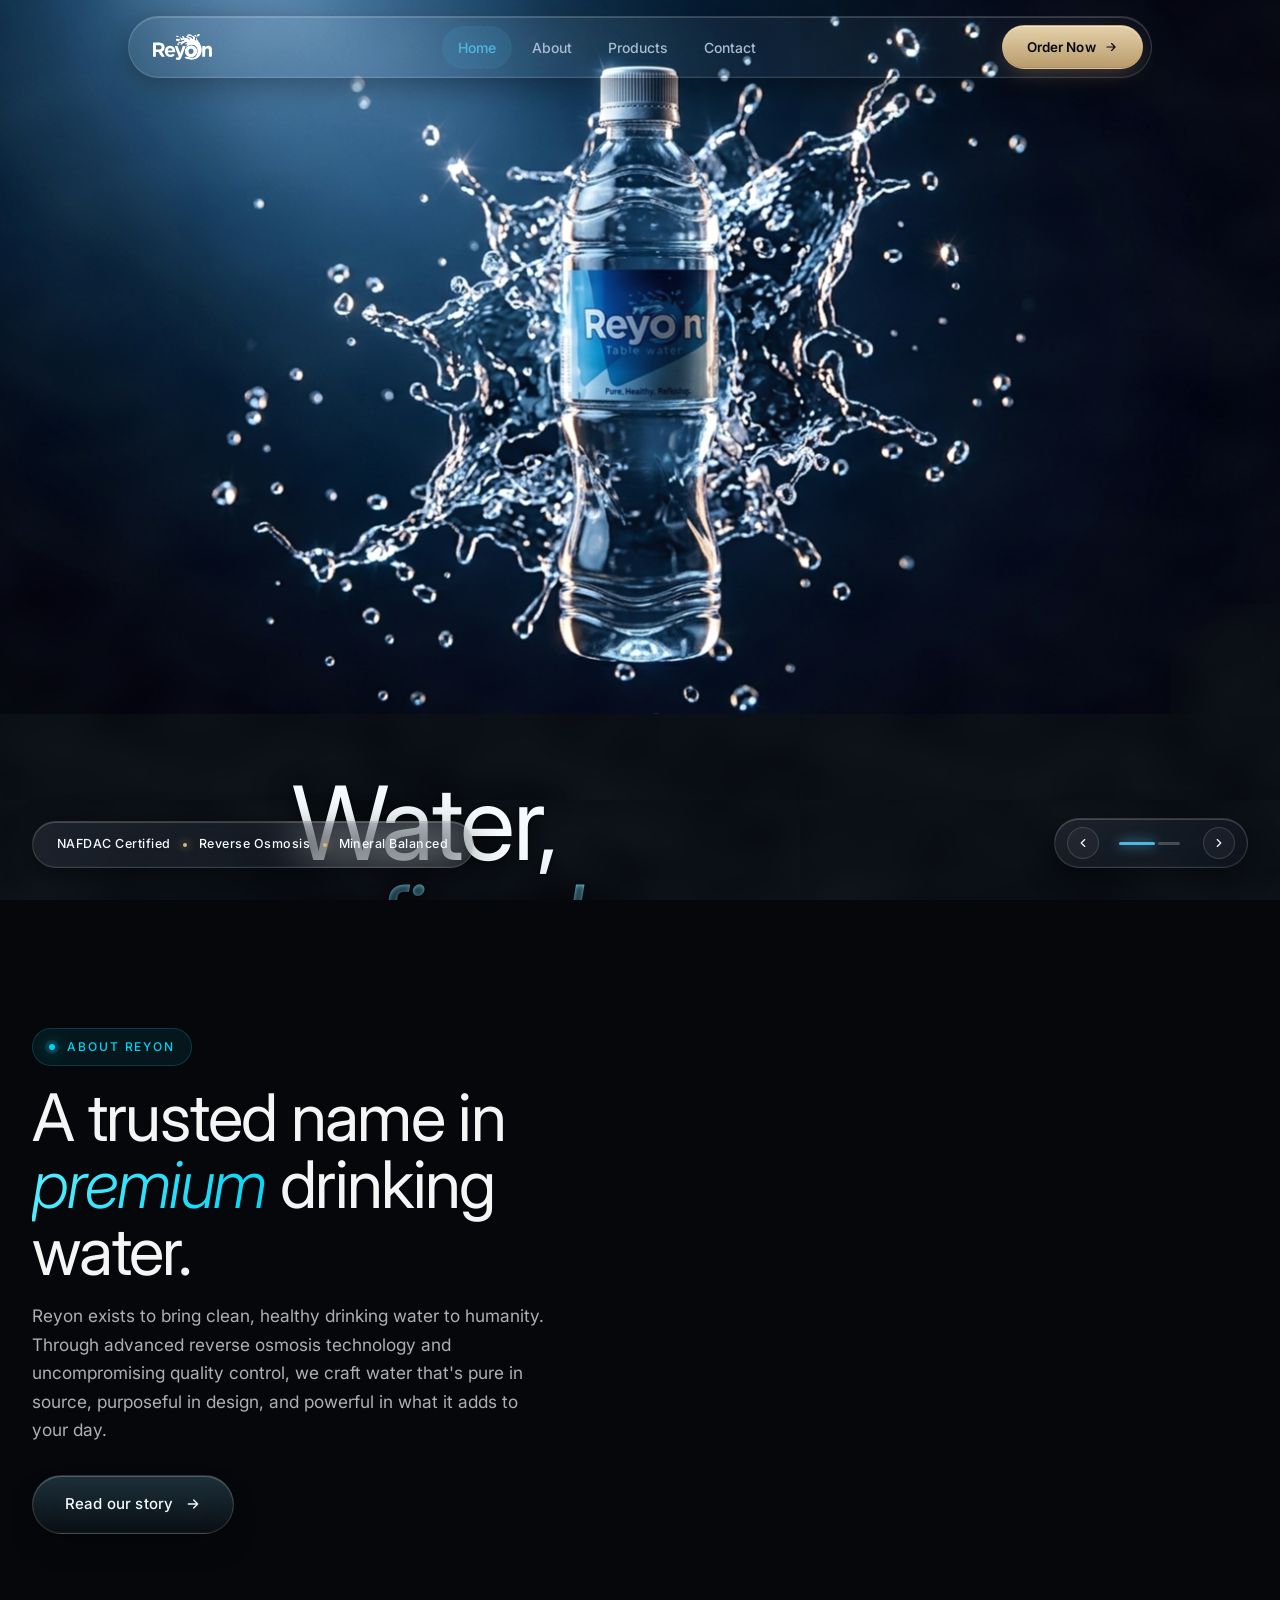
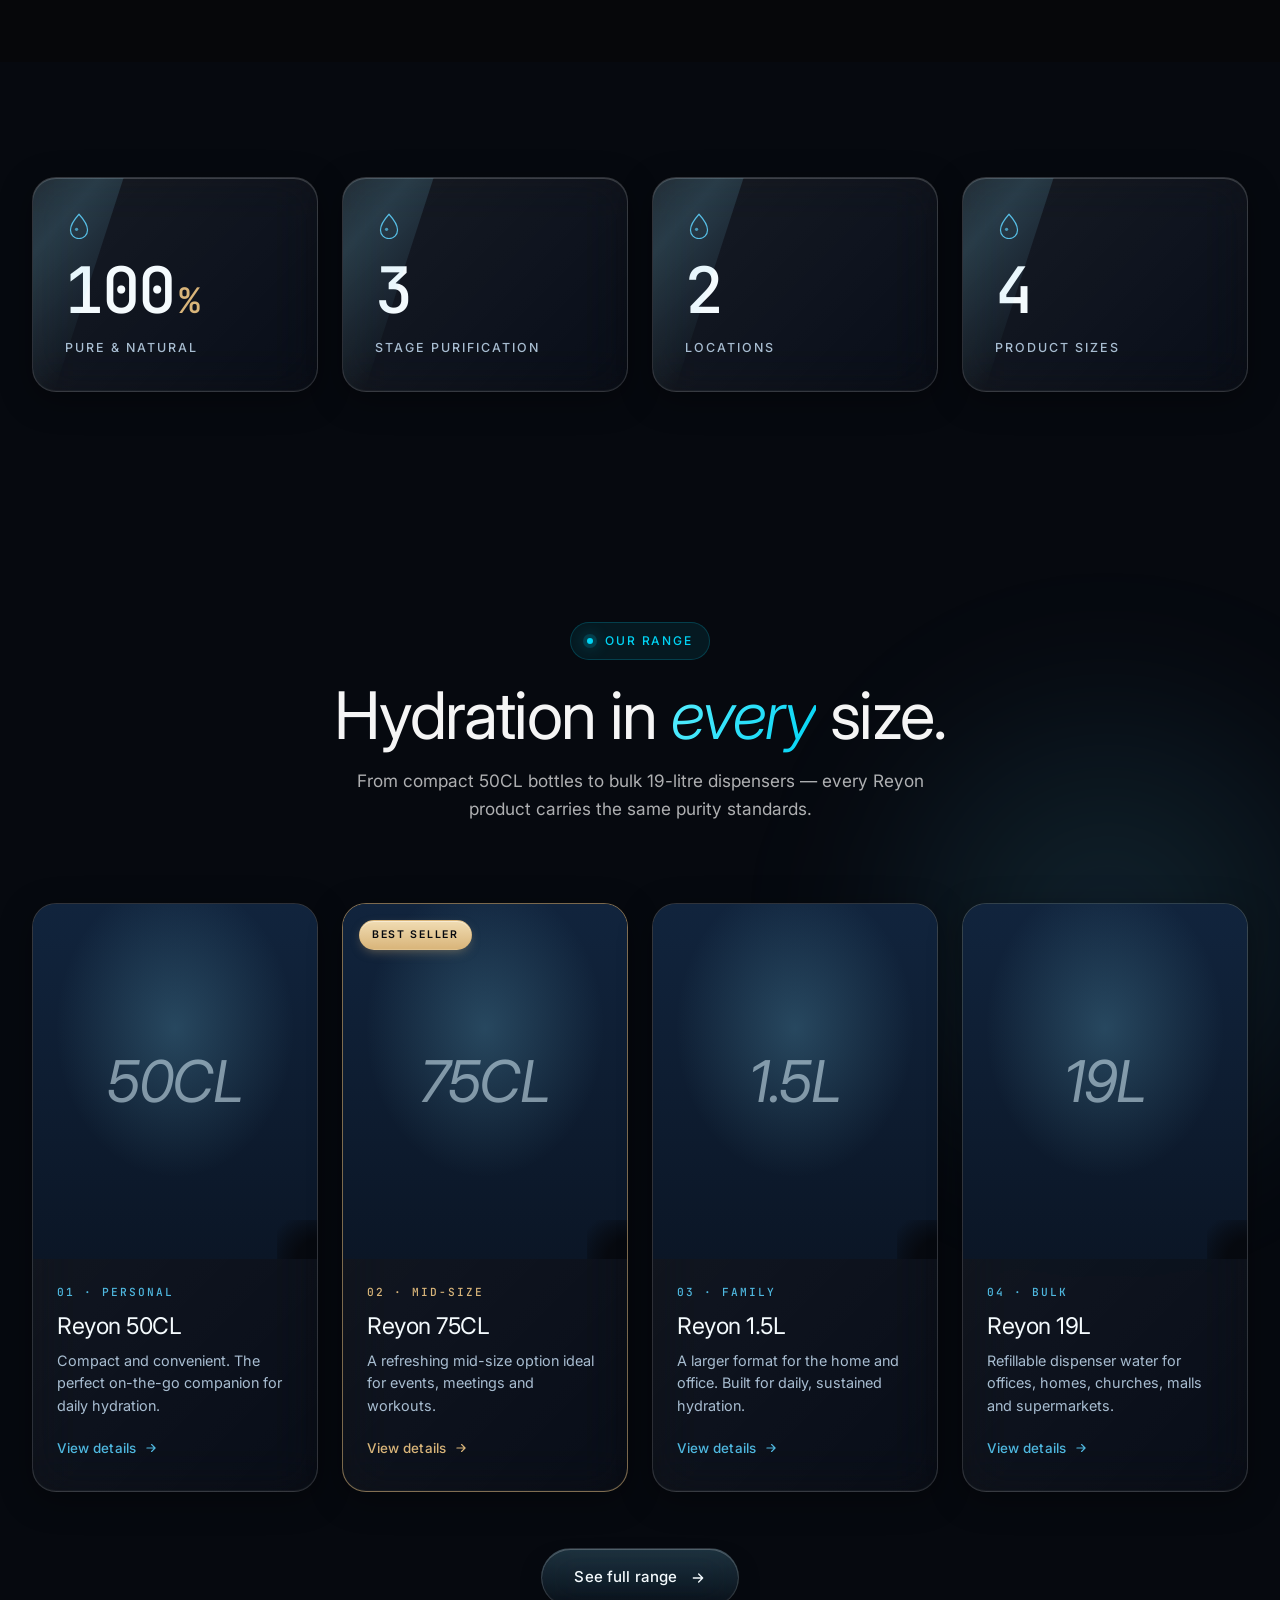
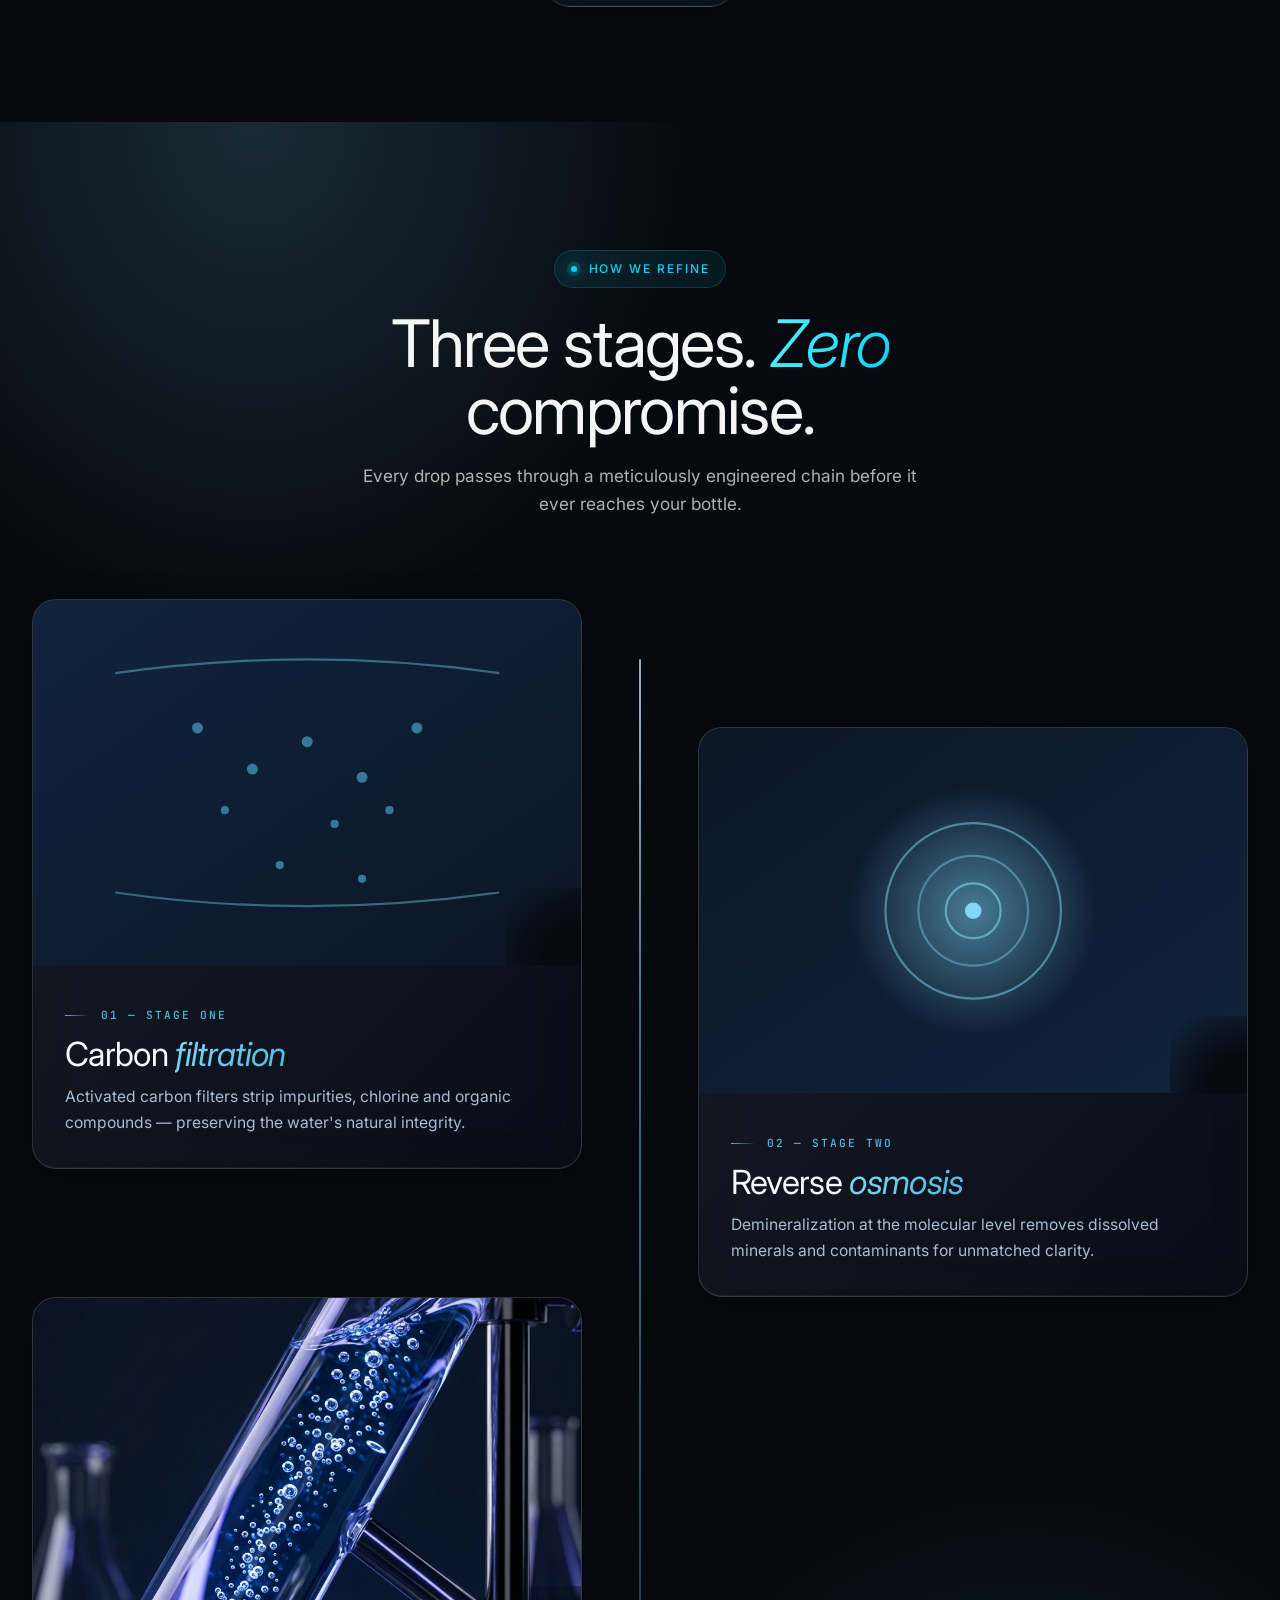
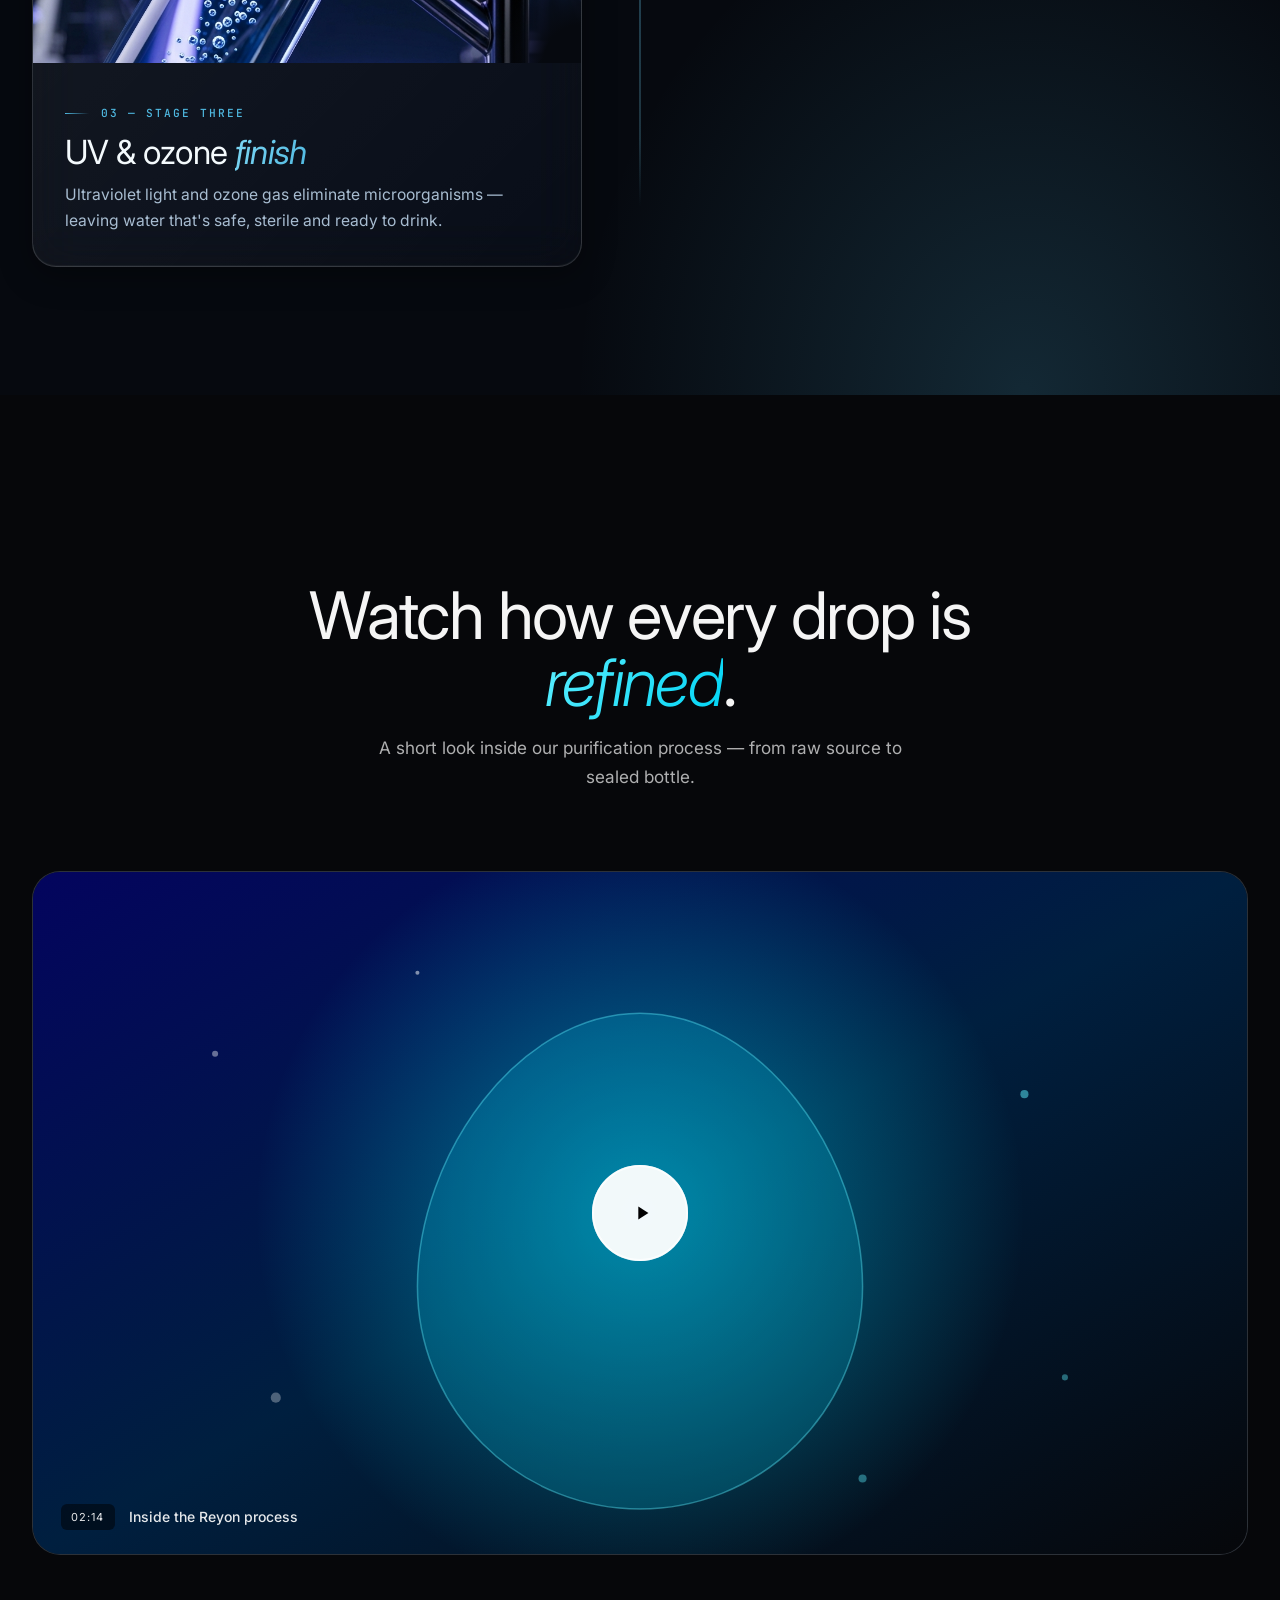
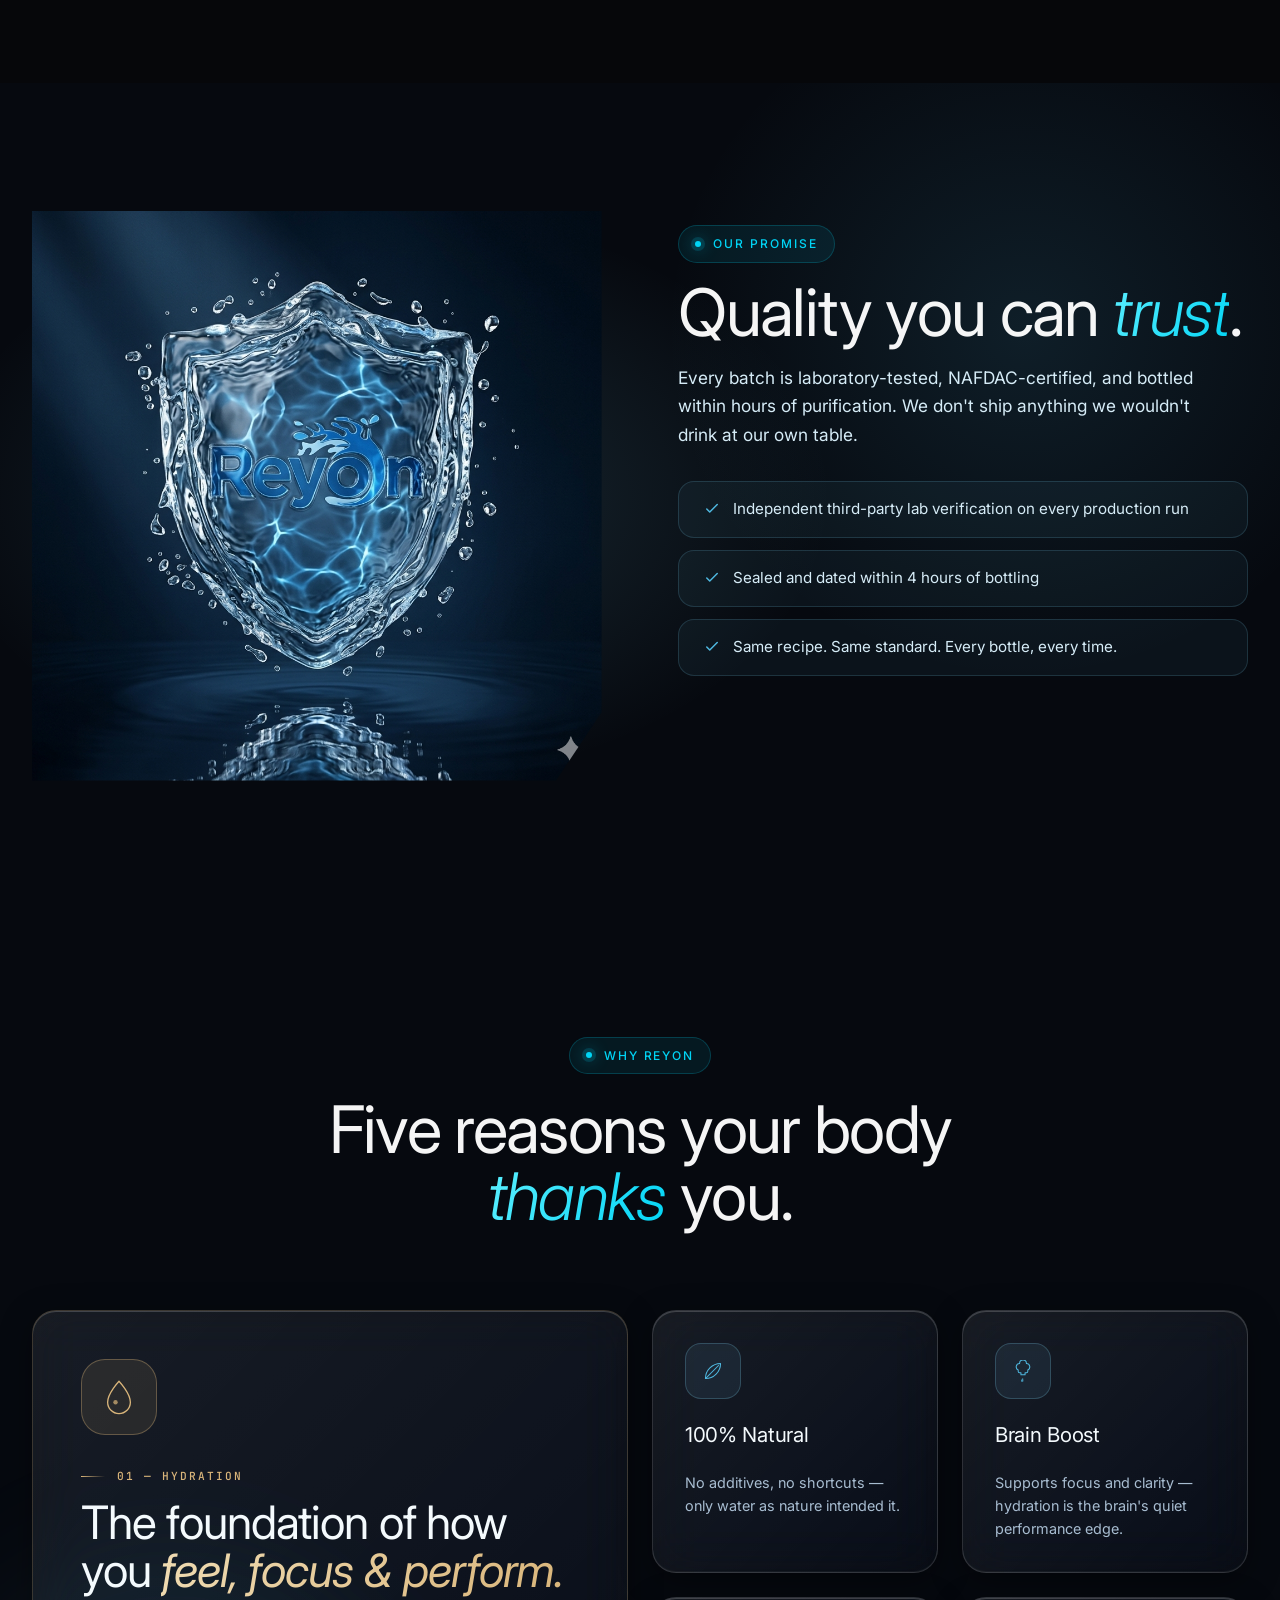
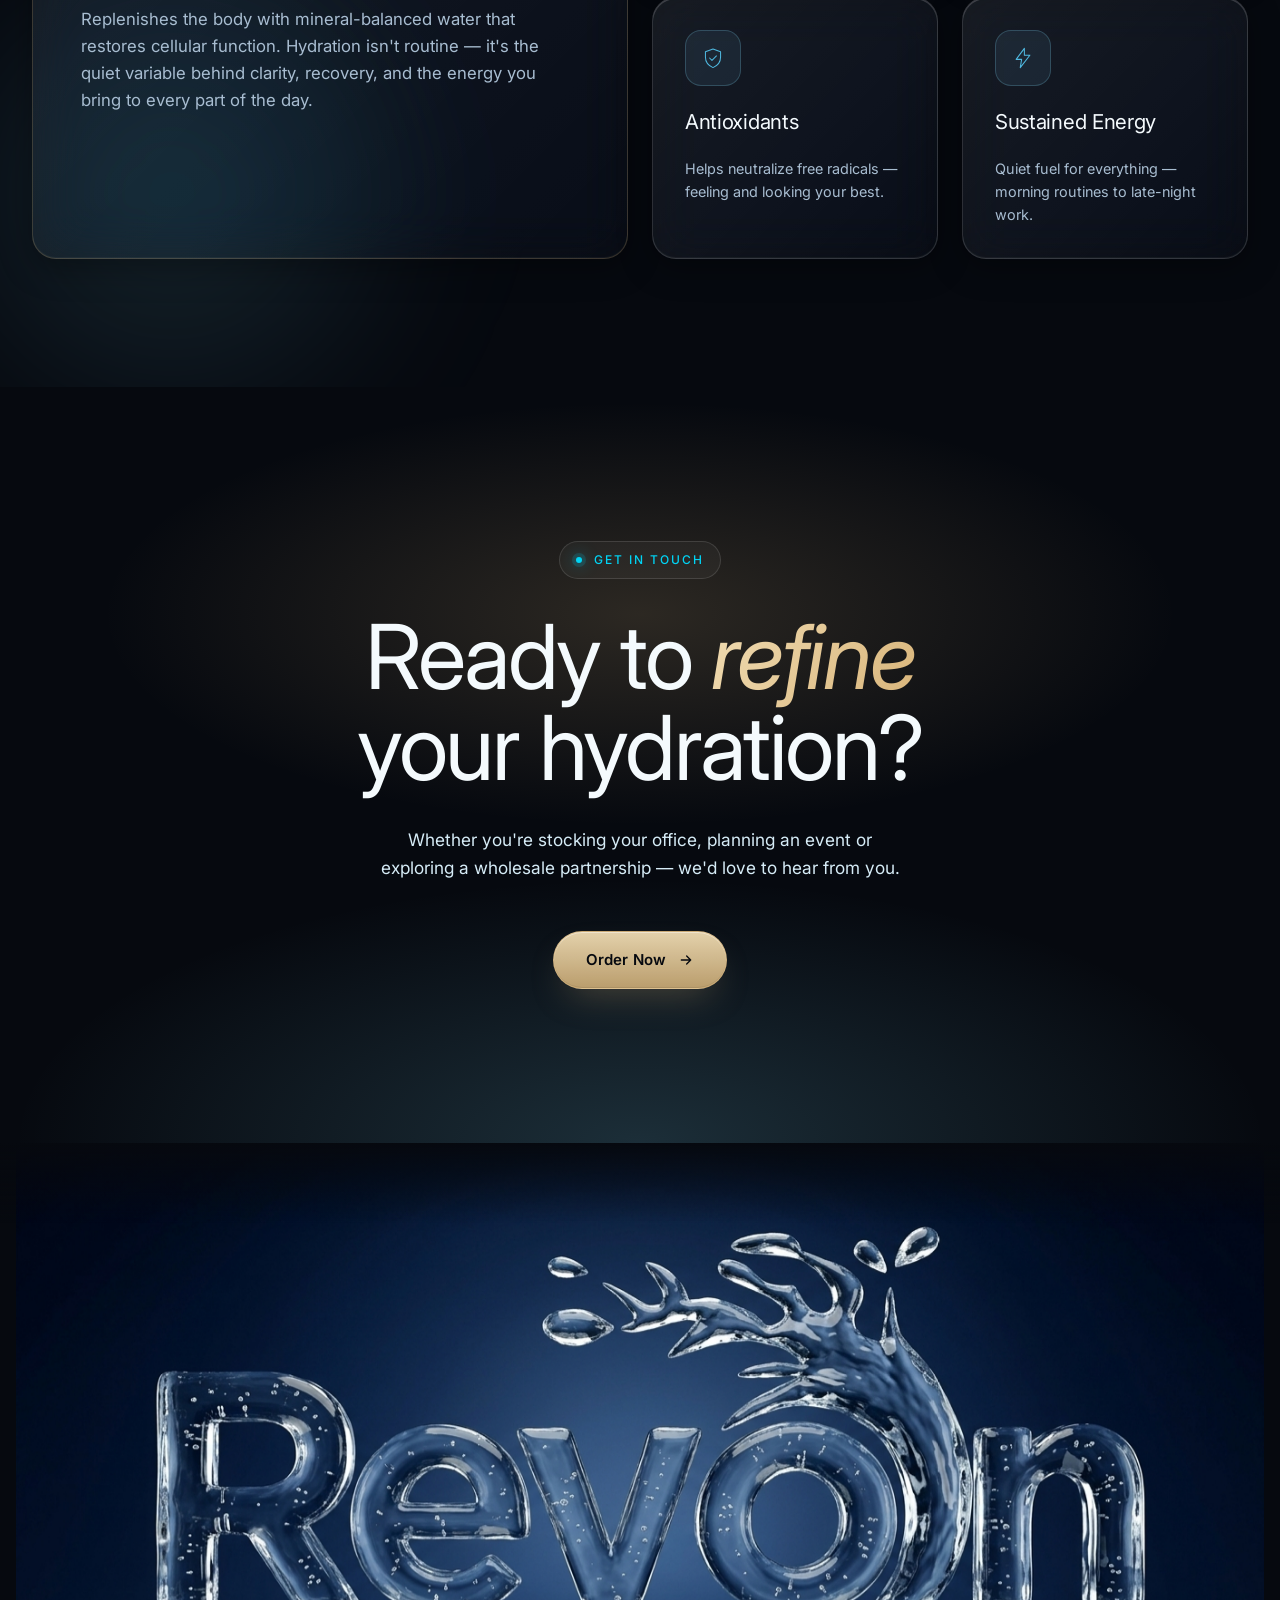
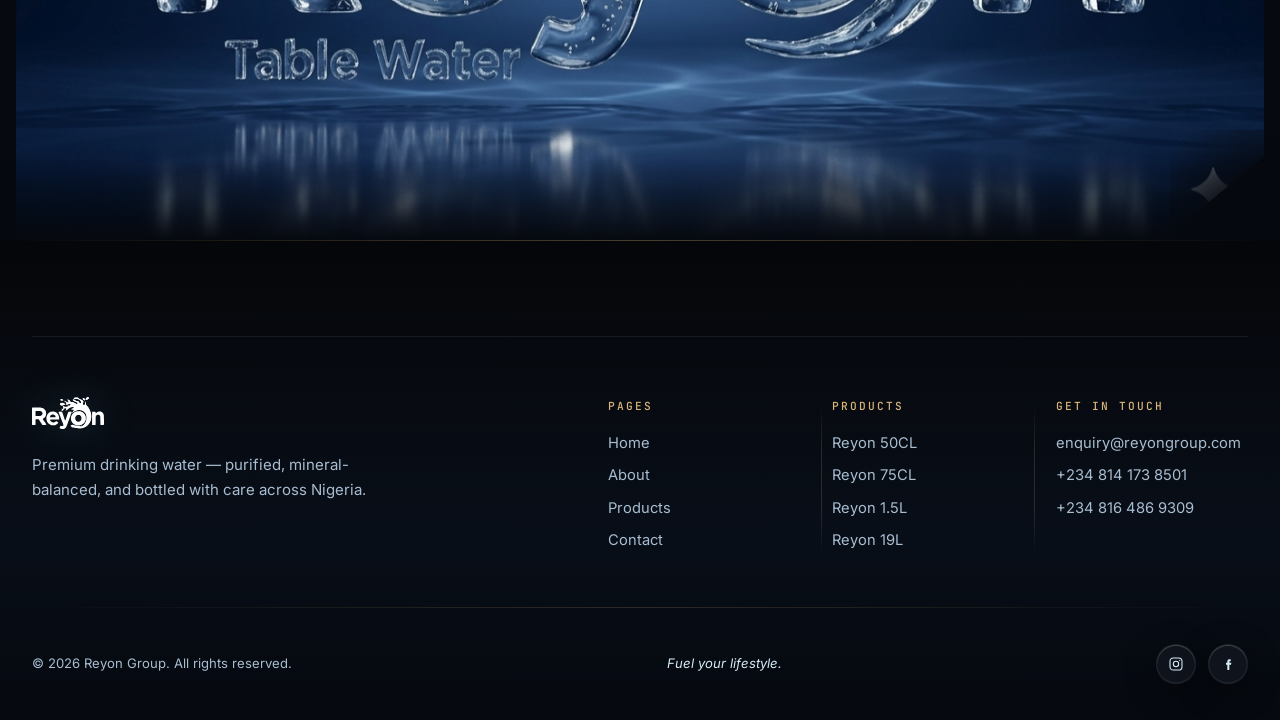
==== index.html @ 87f2e3ab "Hero polish: 2-slide slider, smoother crossfade, watermark kill, copy tightened, new logo Logo - Rep" ====
<!DOCTYPE html>
<html lang="en">
<head>
  <meta charset="UTF-8" />
  <meta name="viewport" content="width=device-width, initial-scale=1.0, viewport-fit=cover" />
  <meta name="theme-color" content="#06070A" />
  <meta name="color-scheme" content="dark" />
  <meta name="description" content="Reyon Group — Premium drinking water from advanced reverse osmosis. Pure, mineral-balanced, and trusted across Nigeria." />
  <meta name="author" content="Reyon Group" />

  <meta property="og:title" content="Reyon Group — Water, Refined" />
  <meta property="og:description" content="Premium drinking water purified through advanced reverse osmosis. Trusted across Nigeria." />
  <meta property="og:type" content="website" />

  <title>Reyon — Water, Refined.</title>

  <link rel="icon" type="image/svg+xml" href="assets/img/favicon.svg" />
  <link rel="preconnect" href="https://fonts.googleapis.com" />
  <link rel="preconnect" href="https://fonts.gstatic.com" crossorigin />
  <link rel="stylesheet" href="https://fonts.googleapis.com/css2?family=Instrument+Serif:ital@0;1&family=Inter:wght@400;500;600;700;800&family=JetBrains+Mono:wght@500&display=swap" />
  <link rel="stylesheet" href="assets/css/tokens.css" />
  <link rel="stylesheet" href="assets/css/style.css" />
</head>
<body data-page="home">

  <!-- Inline gate: synchronously decide whether the wow plays. Avoids any FOUC. -->
  <script>
    (function () {
      try {
        var KEY = 'reyon-wow-played-v1';
        var played = sessionStorage.getItem(KEY) === '1';
        var reduced = window.matchMedia && matchMedia('(prefers-reduced-motion: reduce)').matches;
        if (played || reduced) return;
        document.body.classList.add('wow-running');
        sessionStorage.setItem(KEY, '1');
        // Safety: never leave content hidden if liquid.js fails to load
        setTimeout(function () {
          document.body.classList.remove('wow-running');
          document.body.classList.add('wow-revealed');
          var ov = document.getElementById('wowOverlay');
          if (ov) ov.remove();
        }, 3500);
      } catch (_) {}
    })();
  </script>

  <!-- WOW MOMENT — falling droplet (first visit per session) -->
  <div class="wow-overlay" id="wowOverlay" aria-hidden="true">
    <div class="wow-overlay__bg"></div>
    <div class="wow-drop">
      <svg viewBox="0 0 200 240" width="100%" height="100%">
        <defs>
          <linearGradient id="wowG" x1="0.4" y1="0" x2="0.6" y2="1">
            <stop offset="0%"  stop-color="#7FD8F5"/>
            <stop offset="55%" stop-color="#4FB8E0"/>
            <stop offset="100%" stop-color="#0B1626"/>
          </linearGradient>
          <radialGradient id="wowCore" cx="0.4" cy="0.35" r="0.5">
            <stop offset="0%"  stop-color="rgba(255,255,255,.7)"/>
            <stop offset="100%" stop-color="rgba(127,216,245,0)"/>
          </radialGradient>
          <radialGradient id="wowGlow">
            <stop offset="0%"   stop-color="rgba(127,216,245,.55)"/>
            <stop offset="100%" stop-color="rgba(127,216,245,0)"/>
          </radialGradient>
        </defs>
        <circle cx="100" cy="140" r="130" fill="url(#wowGlow)"/>
        <path d="M100 10 C 148 10, 178 110, 178 160 A 78 78 0 1 1 22 160 C 22 110, 52 10, 100 10 Z" fill="url(#wowG)" stroke="rgba(127,216,245,0.5)" stroke-width="1"/>
        <path d="M100 10 C 148 10, 178 110, 178 160 A 78 78 0 1 1 22 160 C 22 110, 52 10, 100 10 Z" fill="url(#wowCore)"/>
        <ellipse cx="74" cy="110" rx="14" ry="38" fill="white" opacity="0.55" transform="rotate(-22 74 110)"/>
        <ellipse cx="84" cy="78" rx="5" ry="14" fill="white" opacity="0.9" transform="rotate(-22 84 78)"/>
      </svg>
    </div>
    <div class="wow-splashes" aria-hidden="true">
      <span class="wow-splashes__p" style="--angle: 0deg;   --dist: 280px"></span>
      <span class="wow-splashes__p" style="--angle: 36deg;  --dist: 240px"></span>
      <span class="wow-splashes__p" style="--angle: 72deg;  --dist: 300px"></span>
      <span class="wow-splashes__p" style="--angle: 108deg; --dist: 260px"></span>
      <span class="wow-splashes__p" style="--angle: 144deg; --dist: 240px"></span>
      <span class="wow-splashes__p" style="--angle: 180deg; --dist: 280px"></span>
      <span class="wow-splashes__p" style="--angle: 216deg; --dist: 240px"></span>
      <span class="wow-splashes__p" style="--angle: 252deg; --dist: 260px"></span>
      <span class="wow-splashes__p" style="--angle: 288deg; --dist: 220px"></span>
      <span class="wow-splashes__p" style="--angle: 324deg; --dist: 280px"></span>
    </div>
    <!-- Surface ripple ring at impact -->
    <div class="wow-ripple" aria-hidden="true"></div>
  </div>

  <!-- Loader -->
  <div class="loader" id="loader" aria-hidden="true">
    <svg class="loader__logo" viewBox="0 0 80 100" width="60" height="80">
      <defs>
        <linearGradient id="loaderG" x1="0" y1="0" x2="0" y2="1">
          <stop offset="0%" stop-color="#5DEFFF"/><stop offset="100%" stop-color="#00D4F5"/>
        </linearGradient>
        <clipPath id="loaderClip">
          <path d="M40 4C40 4 6 42 6 65a34 34 0 0 0 68 0C74 42 40 4 40 4Z"/>
        </clipPath>
      </defs>
      <path d="M40 4C40 4 6 42 6 65a34 34 0 0 0 68 0C74 42 40 4 40 4Z" fill="none" stroke="rgba(255,255,255,.18)" stroke-width="1.5"/>
      <g clip-path="url(#loaderClip)">
        <rect class="loader__fill" x="0" y="100" width="80" height="100" fill="url(#loaderG)"/>
      </g>
    </svg>
  </div>

  <div class="cursor" id="cursor" aria-hidden="true">
    <div class="cursor__dot"></div>
    <div class="cursor__ring"></div>
  </div>

  <div class="progress-bar" id="progressBar" aria-hidden="true"></div>

  <!-- Navigation -->
  <header class="nav" id="nav">
    <div class="nav__inner container">
      <a href="index.html" class="nav__brand magnetic" aria-label="Reyon home">
        <img class="nav__brand-logo" src="assets/img/logo.svg" alt="Reyon" width="120" height="36" />
      </a>

      <nav class="nav__menu" id="navMenu" aria-label="Primary">
        <a href="index.html" class="nav__link is-active" data-cursor="link">Home</a>
        <a href="about.html" class="nav__link" data-cursor="link">About</a>
        <a href="products.html" class="nav__link" data-cursor="link">Products</a>
        <a href="contact.html" class="nav__link" data-cursor="link">Contact</a>
      </nav>

      <a href="contact.html" class="btn btn--primary btn--sm nav__cta magnetic ripple" data-cursor="link">
        <span>Order Now</span>
        <svg viewBox="0 0 24 24" width="14" height="14"><path d="M5 12h14M13 6l6 6-6 6" stroke="currentColor" stroke-width="2" fill="none" stroke-linecap="round" stroke-linejoin="round"/></svg>
      </a>

      <button class="nav__toggle" id="navToggle" aria-label="Open menu" aria-expanded="false" aria-controls="navMenu">
        <span></span><span></span>
      </button>
    </div>
  </header>

  <main id="main">

    <!-- ============ HERO — Liquid Premium · 3-slide slider ============ -->
    <section class="hero hero--liquid hero--slider" id="home" aria-label="Hero">

      <div class="hero__slides" id="heroSlides">

        <!-- Slide 1 — bottle splash -->
        <article class="hero__slide is-active" data-slide="0">
          <div class="hero__media" aria-hidden="true">
            <img class="hero__image"
                 src="assets/img/hero-bottle-splash.png"
                 alt=""
                 loading="eager"
                 fetchpriority="high"
                 width="1366" height="768" />
            <div class="hero__overlay"></div>
          </div>
          <div class="hero__caustics" aria-hidden="true"></div>
          <div class="container hero__content">
            <h1 class="hero__title">Water,<br /><em>refined.</em></h1>
            <p class="hero__lede">
              Pure, mineral-balanced drinking water. Engineered through advanced
              reverse osmosis to fuel your lifestyle.
            </p>
            <div class="hero__cta">
              <a href="contact.html" class="btn-liquid btn-liquid--gold">
                <span>Order Now</span>
                <svg viewBox="0 0 24 24" width="16" height="16" aria-hidden="true"><path d="M5 12h14M13 6l6 6-6 6" stroke="currentColor" stroke-width="2" fill="none" stroke-linecap="round" stroke-linejoin="round"/></svg>
              </a>
              <a href="about.html#process" class="btn-liquid">
                <svg viewBox="0 0 24 24" width="14" height="14" aria-hidden="true"><path d="M8 5v14l11-7z" fill="currentColor"/></svg>
                <span>Our Process</span>
              </a>
            </div>
          </div>
        </article>

        <!-- Slide 2 — billboard / Lagos lifestyle -->
        <article class="hero__slide" data-slide="1">
          <div class="hero__media" aria-hidden="true">
            <img class="hero__image"
                 src="assets/img/hero-billboard.png"
                 alt=""
                 loading="lazy"
                 width="1366" height="768" />
            <div class="hero__overlay"></div>
          </div>
          <div class="hero__caustics" aria-hidden="true"></div>
          <div class="container hero__content">
            <h1 class="hero__title">Trusted across<br /><em>Nigeria.</em></h1>
            <p class="hero__lede">
              From Lekki to Warri — the everyday choice for homes, offices and
              communities that don't compromise on what they drink.
            </p>
            <div class="hero__cta">
              <a href="contact.html" class="btn-liquid btn-liquid--gold">
                <span>Place an order</span>
                <svg viewBox="0 0 24 24" width="16" height="16" aria-hidden="true"><path d="M5 12h14M13 6l6 6-6 6" stroke="currentColor" stroke-width="2" fill="none" stroke-linecap="round" stroke-linejoin="round"/></svg>
              </a>
              <a href="about.html" class="btn-liquid">
                <span>Our Story</span>
              </a>
            </div>
          </div>
        </article>

      </div>

      <!-- Slider controls -->
      <div class="hero__nav" aria-label="Hero slide navigation">
        <button class="hero__nav-btn" id="heroPrev" aria-label="Previous slide">
          <svg viewBox="0 0 24 24" width="14" height="14" aria-hidden="true"><path d="M15 6l-6 6 6 6" stroke="currentColor" stroke-width="2" fill="none" stroke-linecap="round" stroke-linejoin="round"/></svg>
        </button>
        <div class="hero__dots" role="tablist">
          <button class="hero__dot is-active" data-go="0" role="tab" aria-selected="true" aria-label="Slide 1"></button>
          <button class="hero__dot" data-go="1" role="tab" aria-selected="false" aria-label="Slide 2"></button>
        </div>
        <button class="hero__nav-btn" id="heroNext" aria-label="Next slide">
          <svg viewBox="0 0 24 24" width="14" height="14" aria-hidden="true"><path d="M9 6l6 6-6 6" stroke="currentColor" stroke-width="2" fill="none" stroke-linecap="round" stroke-linejoin="round"/></svg>
        </button>
      </div>

      <div class="glass hero__credentials" role="note">
        <span>NAFDAC Certified</span>
        <span class="hero__credentials-dot" aria-hidden="true"></span>
        <span>Reverse Osmosis</span>
        <span class="hero__credentials-dot" aria-hidden="true"></span>
        <span>Mineral Balanced</span>
      </div>
    </section>

    <!-- ============ ABOUT PREVIEW ============ -->
    <section class="section about-preview" id="about">
      <div class="container about-preview__inner">
        <div class="about-preview__content">
          <span class="eyebrow reveal" data-reveal>
            <span class="eyebrow__dot"></span>
            About Reyon
          </span>
          <h2 class="section__title reveal" data-reveal>
            A trusted name in <em>premium</em> drinking water.
          </h2>
          <p class="section__lede section__lede--left reveal" data-reveal data-reveal-delay="150">
            Reyon exists to bring clean, healthy drinking water to humanity. Through advanced
            reverse osmosis technology and uncompromising quality control, we craft water that's
            pure in source, purposeful in design, and powerful in what it adds to your day.
          </p>
          <a href="about.html" class="btn-liquid reveal" data-reveal data-reveal-delay="300">
            <span>Read our story</span>
            <svg viewBox="0 0 24 24" width="16" height="16"><path d="M5 12h14M13 6l6 6-6 6" stroke="currentColor" stroke-width="2" fill="none" stroke-linecap="round" stroke-linejoin="round"/></svg>
          </a>
        </div>
      </div>
    </section>

    <!-- ============ STATS — 4 GLASS CARDS ============ -->
    <section class="section stats" id="stats" aria-label="Reyon by the numbers">
      <div class="container">
        <div class="stats__grid">
          <article class="glass stat-card reveal" data-reveal data-reveal-delay="0">
            <div class="stat-card__icon" aria-hidden="true">
              <svg viewBox="0 0 24 32" width="20" height="26"><path d="M12 1.5C12 1.5 1.5 13 1.5 21a10.5 10.5 0 0 0 21 0C22.5 13 12 1.5 12 1.5Z" fill="none" stroke="currentColor" stroke-width="1.5" stroke-linejoin="round"/><circle cx="9" cy="20" r="2" fill="currentColor" opacity=".75"/></svg>
              <span class="stat-card__drop" aria-hidden="true"></span>
            </div>
            <div class="stat-card__num">
              <span data-stat="100">0</span><span class="stat-card__suffix">%</span>
            </div>
            <div class="stat-card__label">Pure &amp; Natural</div>
          </article>

          <article class="glass stat-card reveal" data-reveal data-reveal-delay="120">
            <div class="stat-card__icon" aria-hidden="true">
              <svg viewBox="0 0 24 32" width="20" height="26"><path d="M12 1.5C12 1.5 1.5 13 1.5 21a10.5 10.5 0 0 0 21 0C22.5 13 12 1.5 12 1.5Z" fill="none" stroke="currentColor" stroke-width="1.5" stroke-linejoin="round"/><circle cx="9" cy="20" r="2" fill="currentColor" opacity=".75"/></svg>
              <span class="stat-card__drop" aria-hidden="true"></span>
            </div>
            <div class="stat-card__num">
              <span data-stat="3">0</span>
            </div>
            <div class="stat-card__label">Stage Purification</div>
          </article>

          <article class="glass stat-card reveal" data-reveal data-reveal-delay="240">
            <div class="stat-card__icon" aria-hidden="true">
              <svg viewBox="0 0 24 32" width="20" height="26"><path d="M12 1.5C12 1.5 1.5 13 1.5 21a10.5 10.5 0 0 0 21 0C22.5 13 12 1.5 12 1.5Z" fill="none" stroke="currentColor" stroke-width="1.5" stroke-linejoin="round"/><circle cx="9" cy="20" r="2" fill="currentColor" opacity=".75"/></svg>
              <span class="stat-card__drop" aria-hidden="true"></span>
            </div>
            <div class="stat-card__num">
              <span data-stat="2">0</span>
            </div>
            <div class="stat-card__label">Locations</div>
          </article>

          <article class="glass stat-card reveal" data-reveal data-reveal-delay="360">
            <div class="stat-card__icon" aria-hidden="true">
              <svg viewBox="0 0 24 32" width="20" height="26"><path d="M12 1.5C12 1.5 1.5 13 1.5 21a10.5 10.5 0 0 0 21 0C22.5 13 12 1.5 12 1.5Z" fill="none" stroke="currentColor" stroke-width="1.5" stroke-linejoin="round"/><circle cx="9" cy="20" r="2" fill="currentColor" opacity=".75"/></svg>
              <span class="stat-card__drop" aria-hidden="true"></span>
            </div>
            <div class="stat-card__num">
              <span data-stat="4">0</span>
            </div>
            <div class="stat-card__label">Product Sizes</div>
          </article>
        </div>
      </div>
    </section>

    <!-- ============ PRODUCTS — 4 GLASS CARDS ============ -->
    <section class="section products-glass" id="products">
      <div class="container">
        <div class="section__head">
          <span class="eyebrow reveal" data-reveal>
            <span class="eyebrow__dot"></span>
            Our Range
          </span>
          <h2 class="section__title reveal" data-reveal>
            Hydration in <em>every</em> size.
          </h2>
          <p class="section__lede reveal" data-reveal data-reveal-delay="150">
            From compact 50CL bottles to bulk 19-litre dispensers — every Reyon
            product carries the same purity standards.
          </p>
        </div>

        <div class="products-glass__grid">
          <article class="glass product-card reveal" data-reveal data-reveal-delay="0">
            <div class="product-card__media">
              <img src="assets/img/products/50cl.jpg" alt="Reyon 50CL bottle" loading="lazy" width="800" height="1000" onerror="this.style.display='none'" />
              <div class="product-card__media-fallback" aria-hidden="true">
                <span class="product-card__volume">50CL</span>
              </div>
            </div>
            <div class="product-card__body">
              <span class="product-card__index">01 · Personal</span>
              <h3 class="product-card__name">Reyon 50CL</h3>
              <p class="product-card__desc">Compact and convenient. The perfect on-the-go companion for daily hydration.</p>
              <a href="products.html#reyon-50cl" class="product-card__link">
                <span>View details</span>
                <svg viewBox="0 0 24 24" width="14" height="14" aria-hidden="true"><path d="M5 12h14M13 6l6 6-6 6" stroke="currentColor" stroke-width="2" fill="none" stroke-linecap="round" stroke-linejoin="round"/></svg>
              </a>
            </div>
          </article>

          <article class="glass product-card product-card--featured reveal" data-reveal data-reveal-delay="120">
            <span class="product-card__badge">Best Seller</span>
            <div class="product-card__media">
              <img src="assets/img/products/75cl.jpg" alt="Reyon 75CL bottle" loading="lazy" width="800" height="1000" onerror="this.style.display='none'" />
              <div class="product-card__media-fallback" aria-hidden="true">
                <span class="product-card__volume">75CL</span>
              </div>
            </div>
            <div class="product-card__body">
              <span class="product-card__index">02 · Mid-size</span>
              <h3 class="product-card__name">Reyon 75CL</h3>
              <p class="product-card__desc">A refreshing mid-size option ideal for events, meetings and workouts.</p>
              <a href="products.html#reyon-75cl" class="product-card__link">
                <span>View details</span>
                <svg viewBox="0 0 24 24" width="14" height="14" aria-hidden="true"><path d="M5 12h14M13 6l6 6-6 6" stroke="currentColor" stroke-width="2" fill="none" stroke-linecap="round" stroke-linejoin="round"/></svg>
              </a>
            </div>
          </article>

          <article class="glass product-card reveal" data-reveal data-reveal-delay="240">
            <div class="product-card__media">
              <img src="assets/img/products/1-5l.jpg" alt="Reyon 1.5L bottle" loading="lazy" width="800" height="1000" onerror="this.style.display='none'" />
              <div class="product-card__media-fallback" aria-hidden="true">
                <span class="product-card__volume">1.5L</span>
              </div>
            </div>
            <div class="product-card__body">
              <span class="product-card__index">03 · Family</span>
              <h3 class="product-card__name">Reyon 1.5L</h3>
              <p class="product-card__desc">A larger format for the home and office. Built for daily, sustained hydration.</p>
              <a href="products.html#reyon-1-5l" class="product-card__link">
                <span>View details</span>
                <svg viewBox="0 0 24 24" width="14" height="14" aria-hidden="true"><path d="M5 12h14M13 6l6 6-6 6" stroke="currentColor" stroke-width="2" fill="none" stroke-linecap="round" stroke-linejoin="round"/></svg>
              </a>
            </div>
          </article>

          <article class="glass product-card reveal" data-reveal data-reveal-delay="360">
            <div class="product-card__media">
              <img src="assets/img/products/19l.jpg" alt="Reyon 19L dispenser" loading="lazy" width="800" height="1000" onerror="this.style.display='none'" />
              <div class="product-card__media-fallback" aria-hidden="true">
                <span class="product-card__volume">19L</span>
              </div>
            </div>
            <div class="product-card__body">
              <span class="product-card__index">04 · Bulk</span>
              <h3 class="product-card__name">Reyon 19L</h3>
              <p class="product-card__desc">Refillable dispenser water for offices, homes, churches, malls and supermarkets.</p>
              <a href="products.html#reyon-19l" class="product-card__link">
                <span>View details</span>
                <svg viewBox="0 0 24 24" width="14" height="14" aria-hidden="true"><path d="M5 12h14M13 6l6 6-6 6" stroke="currentColor" stroke-width="2" fill="none" stroke-linecap="round" stroke-linejoin="round"/></svg>
              </a>
            </div>
          </article>
        </div>

        <div class="section__cta reveal" data-reveal>
          <a href="products.html" class="btn-liquid">
            <span>See full range</span>
            <svg viewBox="0 0 24 24" width="16" height="16" aria-hidden="true"><path d="M5 12h14M13 6l6 6-6 6" stroke="currentColor" stroke-width="2" fill="none" stroke-linecap="round" stroke-linejoin="round"/></svg>
          </a>
        </div>
      </div>
    </section>

    <!-- ============ PROCESS — Vertical timeline with flowing water line ============ -->
    <section class="section process-flow" id="process" aria-label="Our purification process">
      <div class="process-flow__bg" aria-hidden="true"></div>
      <div class="container">
        <div class="section__head">
          <span class="eyebrow reveal" data-reveal>
            <span class="eyebrow__dot"></span>
            How We Refine
          </span>
          <h2 class="section__title reveal" data-reveal>
            Three stages. <em>Zero</em> compromise.
          </h2>
          <p class="section__lede reveal" data-reveal data-reveal-delay="150">
            Every drop passes through a meticulously engineered chain
            before it ever reaches your bottle.
          </p>
        </div>

        <div class="process-flow__timeline">
          <!-- Flowing water line -->
          <div class="process-flow__line" aria-hidden="true">
            <span class="process-flow__line-flow"></span>
          </div>

          <article class="glass process-stage process-stage--left reveal" data-reveal>
            <div class="process-stage__node" aria-hidden="true">
              <span class="process-stage__node-pulse"></span>
            </div>
            <div class="process-stage__media">
              <img src="assets/img/process-carbon.png"
                   alt="Activated carbon filtration"
                   loading="lazy"
                   width="1366" height="768"
                   onerror="this.style.display='none'" />
              <div class="process-stage__media-fallback" aria-hidden="true">
                <svg viewBox="0 0 200 140" preserveAspectRatio="xMidYMid slice">
                  <defs>
                    <linearGradient id="pf1" x1="0" y1="0" x2="1" y2="1">
                      <stop offset="0%" stop-color="#11243D"/>
                      <stop offset="100%" stop-color="#0B1626"/>
                    </linearGradient>
                  </defs>
                  <rect width="200" height="140" fill="url(#pf1)"/>
                  <g fill="#4FB8E0" opacity="0.6">
                    <circle cx="60" cy="50" r="2"/>
                    <circle cx="80" cy="65" r="2"/>
                    <circle cx="100" cy="55" r="2"/>
                    <circle cx="120" cy="68" r="2"/>
                    <circle cx="140" cy="50" r="2"/>
                    <circle cx="70" cy="80" r="1.5"/>
                    <circle cx="110" cy="85" r="1.5"/>
                    <circle cx="130" cy="80" r="1.5"/>
                    <circle cx="90" cy="100" r="1.5"/>
                    <circle cx="120" cy="105" r="1.5"/>
                  </g>
                  <path d="M 30 30 Q 100 20 170 30" stroke="rgba(127,216,245,.4)" stroke-width="0.8" fill="none"/>
                  <path d="M 30 110 Q 100 120 170 110" stroke="rgba(127,216,245,.4)" stroke-width="0.8" fill="none"/>
                </svg>
              </div>
            </div>
            <div class="process-stage__body">
              <span class="process-stage__num">01 — Stage One</span>
              <h3 class="process-stage__title">Carbon <em>filtration</em></h3>
              <p class="process-stage__desc">Activated carbon filters strip impurities, chlorine and organic compounds — preserving the water's natural integrity.</p>
            </div>
          </article>

          <article class="glass process-stage process-stage--right reveal" data-reveal>
            <div class="process-stage__node" aria-hidden="true">
              <span class="process-stage__node-pulse"></span>
            </div>
            <div class="process-stage__media">
              <img src="assets/img/process-osmosis.png"
                   alt="Reverse osmosis demineralization"
                   loading="lazy"
                   width="1366" height="768"
                   onerror="this.style.display='none'" />
              <div class="process-stage__media-fallback" aria-hidden="true">
                <svg viewBox="0 0 200 140" preserveAspectRatio="xMidYMid slice">
                  <defs>
                    <linearGradient id="pf2" x1="0" y1="0" x2="1" y2="1">
                      <stop offset="0%" stop-color="#0B1626"/>
                      <stop offset="100%" stop-color="#11243D"/>
                    </linearGradient>
                    <radialGradient id="pf2g">
                      <stop offset="0%" stop-color="rgba(127,216,245,.5)"/>
                      <stop offset="100%" stop-color="rgba(127,216,245,0)"/>
                    </radialGradient>
                  </defs>
                  <rect width="200" height="140" fill="url(#pf2)"/>
                  <circle cx="100" cy="70" r="45" fill="url(#pf2g)"/>
                  <circle cx="100" cy="70" r="32" fill="none" stroke="rgba(127,216,245,.5)" stroke-width="0.8"/>
                  <circle cx="100" cy="70" r="20" fill="none" stroke="rgba(127,216,245,.4)" stroke-width="0.8"/>
                  <circle cx="100" cy="70" r="10" fill="none" stroke="rgba(127,216,245,.6)" stroke-width="0.8"/>
                  <circle cx="100" cy="70" r="3" fill="#7FD8F5"/>
                </svg>
              </div>
            </div>
            <div class="process-stage__body">
              <span class="process-stage__num">02 — Stage Two</span>
              <h3 class="process-stage__title">Reverse <em>osmosis</em></h3>
              <p class="process-stage__desc">Demineralization at the molecular level removes dissolved minerals and contaminants for unmatched clarity.</p>
            </div>
          </article>

          <article class="glass process-stage process-stage--left reveal" data-reveal>
            <div class="process-stage__node" aria-hidden="true">
              <span class="process-stage__node-pulse"></span>
            </div>
            <div class="process-stage__media">
              <img src="assets/img/process-uv.png"
                   alt="UV and ozone disinfection"
                   loading="lazy"
                   width="1366" height="768"
                   onerror="this.style.display='none'" />
              <div class="process-stage__media-fallback" aria-hidden="true">
                <svg viewBox="0 0 200 140" preserveAspectRatio="xMidYMid slice">
                  <defs>
                    <linearGradient id="pf3" x1="0" y1="0" x2="1" y2="1">
                      <stop offset="0%" stop-color="#11243D"/>
                      <stop offset="100%" stop-color="#0B1626"/>
                    </linearGradient>
                    <radialGradient id="pf3g">
                      <stop offset="0%" stop-color="rgba(217,181,122,.4)"/>
                      <stop offset="60%" stop-color="rgba(127,216,245,.3)"/>
                      <stop offset="100%" stop-color="rgba(127,216,245,0)"/>
                    </radialGradient>
                  </defs>
                  <rect width="200" height="140" fill="url(#pf3)"/>
                  <ellipse cx="100" cy="70" rx="60" ry="40" fill="url(#pf3g)"/>
                  <line x1="100" y1="20" x2="100" y2="55" stroke="rgba(255,255,255,.5)" stroke-width="0.8"/>
                  <line x1="100" y1="85" x2="100" y2="120" stroke="rgba(255,255,255,.5)" stroke-width="0.8"/>
                  <line x1="40"  y1="70" x2="80"  y2="70" stroke="rgba(255,255,255,.5)" stroke-width="0.8"/>
                  <line x1="120" y1="70" x2="160" y2="70" stroke="rgba(255,255,255,.5)" stroke-width="0.8"/>
                  <circle cx="100" cy="70" r="4" fill="#fff"/>
                  <circle cx="100" cy="70" r="10" fill="none" stroke="rgba(255,255,255,.6)" stroke-width="0.6"/>
                </svg>
              </div>
            </div>
            <div class="process-stage__body">
              <span class="process-stage__num">03 — Stage Three</span>
              <h3 class="process-stage__title">UV &amp; ozone <em>finish</em></h3>
              <p class="process-stage__desc">Ultraviolet light and ozone gas eliminate microorganisms — leaving water that's safe, sterile and ready to drink.</p>
            </div>
          </article>
        </div>
      </div>
    </section>

    <!-- ============ VIDEO PLACEHOLDER ============ -->
    <section class="section video" id="video">
      <div class="container">
        <div class="section__head">
          <span class="eyebrow reveal" data-reveal>
            <span class="eyebrow__dot"></span>
            See It In Action
          </span>
          <h2 class="section__title reveal" data-reveal>
            Watch how every drop is <em>refined</em>.
          </h2>
          <p class="section__lede reveal" data-reveal data-reveal-delay="150">
            A short look inside our purification process — from raw source to sealed bottle.
          </p>
        </div>

        <!--
          VIDEO PLACEHOLDER
          To embed a real video, replace the .video__player block with:
          <iframe src="https://www.youtube.com/embed/YOUR_VIDEO_ID" frameborder="0" allowfullscreen></iframe>
          OR a self-hosted <video> tag.
        -->
        <div class="video__player reveal ripple magnetic" data-reveal data-cursor="play" id="videoPlayer">
          <div class="video__visual" aria-hidden="true">
            <svg viewBox="0 0 1200 675" width="100%" height="100%" preserveAspectRatio="xMidYMid slice">
              <defs>
                <linearGradient id="vBg" x1="0" y1="0" x2="1" y2="1">
                  <stop offset="0%" stop-color="#03045E"/>
                  <stop offset="50%" stop-color="#001F3F"/>
                  <stop offset="100%" stop-color="#06070A"/>
                </linearGradient>
                <radialGradient id="vGlow" cx="0.5" cy="0.5">
                  <stop offset="0%" stop-color="rgba(0,212,245,.5)"/>
                  <stop offset="100%" stop-color="rgba(0,212,245,0)"/>
                </radialGradient>
              </defs>
              <rect width="1200" height="675" fill="url(#vBg)"/>
              <circle cx="600" cy="338" r="380" fill="url(#vGlow)"/>
              <!-- Stylized water drop silhouette -->
              <path d="M 600 140 C 720 140, 820 280, 820 410 A 220 220 0 1 1 380 410 C 380 280, 480 140, 600 140 Z"
                    fill="rgba(0, 212, 245, 0.18)" stroke="rgba(93, 239, 255, 0.4)" stroke-width="1.5"/>
              <!-- Floating bubbles -->
              <circle cx="180" cy="180" r="3" fill="rgba(255,255,255,.4)"/>
              <circle cx="980" cy="220" r="4" fill="rgba(93,239,255,.5)"/>
              <circle cx="240" cy="520" r="5" fill="rgba(255,255,255,.3)"/>
              <circle cx="1020" cy="500" r="3" fill="rgba(93,239,255,.4)"/>
              <circle cx="380" cy="100" r="2" fill="rgba(255,255,255,.5)"/>
              <circle cx="820" cy="600" r="4" fill="rgba(93,239,255,.4)"/>
            </svg>
          </div>

          <button class="video__play" aria-label="Play video" data-cursor="play">
            <span class="video__play-ring"></span>
            <span class="video__play-ring video__play-ring--2"></span>
            <span class="video__play-icon">
              <svg viewBox="0 0 24 24" width="22" height="22"><path d="M8 5v14l11-7z" fill="currentColor"/></svg>
            </span>
          </button>

          <div class="video__caption">
            <span class="video__duration">02:14</span>
            <span class="video__title">Inside the Reyon process</span>
          </div>
        </div>
      </div>
    </section>

    <!-- ============ PROMISE — Shield + brand promise ============ -->
    <section class="section promise" id="promise" aria-label="Our promise">
      <div class="promise__bg" aria-hidden="true"></div>
      <div class="container promise__inner">
        <div class="promise__media reveal" data-reveal>
          <img class="promise__img"
               src="assets/img/promise-shield.png"
               alt="Reyon water purity shield"
               loading="lazy"
               width="1024" height="1024" />
          <div class="promise__halo" aria-hidden="true"></div>
        </div>
        <div class="promise__content">
          <span class="eyebrow reveal" data-reveal>
            <span class="eyebrow__dot"></span>
            Our Promise
          </span>
          <h2 class="section__title reveal" data-reveal>
            Quality you can <em>trust</em>.
          </h2>
          <p class="promise__lede reveal" data-reveal data-reveal-delay="150">
            Every batch is laboratory-tested, NAFDAC-certified, and bottled within hours of
            purification. We don't ship anything we wouldn't drink at our own table.
          </p>
          <ul class="promise__list reveal" data-reveal data-reveal-delay="250">
            <li>
              <svg viewBox="0 0 24 24" width="14" height="14" aria-hidden="true"><path d="M5 12l4 4L19 6" stroke="currentColor" stroke-width="2" fill="none" stroke-linecap="round" stroke-linejoin="round"/></svg>
              <span>Independent third-party lab verification on every production run</span>
            </li>
            <li>
              <svg viewBox="0 0 24 24" width="14" height="14" aria-hidden="true"><path d="M5 12l4 4L19 6" stroke="currentColor" stroke-width="2" fill="none" stroke-linecap="round" stroke-linejoin="round"/></svg>
              <span>Sealed and dated within 4 hours of bottling</span>
            </li>
            <li>
              <svg viewBox="0 0 24 24" width="14" height="14" aria-hidden="true"><path d="M5 12l4 4L19 6" stroke="currentColor" stroke-width="2" fill="none" stroke-linecap="round" stroke-linejoin="round"/></svg>
              <span>Same recipe. Same standard. Every bottle, every time.</span>
            </li>
          </ul>
          <a href="contact.html" class="btn-liquid reveal" data-reveal data-reveal-delay="350">
            <span>Talk to our team</span>
            <svg viewBox="0 0 24 24" width="16" height="16" aria-hidden="true"><path d="M5 12h14M13 6l6 6-6 6" stroke="currentColor" stroke-width="2" fill="none" stroke-linecap="round" stroke-linejoin="round"/></svg>
          </a>
        </div>
      </div>
    </section>

    <!-- ============ WHY REYON — Bento Grid ============ -->
    <section class="section why-bento" id="why">
      <div class="container">
        <div class="section__head">
          <span class="eyebrow reveal" data-reveal>
            <span class="eyebrow__dot"></span>
            Why Reyon
          </span>
          <h2 class="section__title reveal" data-reveal>
            Five reasons your body <em>thanks</em> you.
          </h2>
        </div>

        <div class="why-bento__grid">
          <!-- Big card: Hydration -->
          <article class="glass benefit-card benefit-card--lg reveal" data-reveal data-reveal-delay="0">
            <div class="benefit-card__icon" aria-hidden="true">
              <svg viewBox="0 0 32 40" width="28" height="36"><path d="M16 2C16 2 3 16 3 26a13 13 0 0 0 26 0C29 16 16 2 16 2Z" fill="none" stroke="currentColor" stroke-width="1.5" stroke-linejoin="round"/><circle cx="12" cy="26" r="2.5" fill="currentColor" opacity=".7"/></svg>
            </div>
            <div class="benefit-card__body">
              <span class="benefit-card__num">01 — Hydration</span>
              <h3 class="benefit-card__title">The foundation of how you <em>feel, focus &amp; perform.</em></h3>
              <p class="benefit-card__desc">Replenishes the body with mineral-balanced water that restores cellular function. Hydration isn't routine — it's the quiet variable behind clarity, recovery, and the energy you bring to every part of the day.</p>
            </div>
          </article>

          <!-- Small: 100% Natural — leaf -->
          <article class="glass benefit-card reveal" data-reveal data-reveal-delay="120">
            <div class="benefit-card__icon" aria-hidden="true">
              <svg viewBox="0 0 32 32" width="22" height="22"><path d="M5 27 C 5 15, 15 5, 27 5 C 27 17, 17 27, 5 27 Z" fill="none" stroke="currentColor" stroke-width="1.5" stroke-linejoin="round"/><path d="M5 27 L 24 8" stroke="currentColor" stroke-width="1.5" stroke-linecap="round"/></svg>
            </div>
            <h3 class="benefit-card__title">100% Natural</h3>
            <p class="benefit-card__desc">No additives, no shortcuts — only water as nature intended it.</p>
          </article>

          <!-- Small: Brain Boost — brain + droplet -->
          <article class="glass benefit-card reveal" data-reveal data-reveal-delay="240">
            <div class="benefit-card__icon" aria-hidden="true">
              <svg viewBox="0 0 32 32" width="22" height="22"><path d="M11 5a5 5 0 0 0-2 9.5v2a2 2 0 0 0 2 2h2v3h6v-3h2a2 2 0 0 0 2-2v-2a5 5 0 0 0-2-9.5 4 4 0 0 0-10 0Z" fill="none" stroke="currentColor" stroke-width="1.5" stroke-linejoin="round"/><path d="M16 26 C 16 26 13 28.5 13 30 a 1.8 1.8 0 0 0 3.6 0 C 16.6 28.5 16 26 16 26 Z" fill="currentColor" opacity=".75"/></svg>
            </div>
            <h3 class="benefit-card__title">Brain Boost</h3>
            <p class="benefit-card__desc">Supports focus and clarity — hydration is the brain's quiet performance edge.</p>
          </article>

          <!-- Small: Antioxidants — shield -->
          <article class="glass benefit-card reveal" data-reveal data-reveal-delay="360">
            <div class="benefit-card__icon" aria-hidden="true">
              <svg viewBox="0 0 32 32" width="22" height="22"><path d="M16 3 L 5 7 L 5 15 C 5 22, 9 27, 16 30 C 23 27, 27 22, 27 15 L 27 7 Z" fill="none" stroke="currentColor" stroke-width="1.5" stroke-linejoin="round"/><path d="M11 16 l 3.5 3.5 6.5-6.5" stroke="currentColor" stroke-width="1.5" fill="none" stroke-linecap="round" stroke-linejoin="round"/></svg>
            </div>
            <h3 class="benefit-card__title">Antioxidants</h3>
            <p class="benefit-card__desc">Helps neutralize free radicals — feeling and looking your best.</p>
          </article>

          <!-- Small: Sustained Energy — lightning -->
          <article class="glass benefit-card reveal" data-reveal data-reveal-delay="480">
            <div class="benefit-card__icon" aria-hidden="true">
              <svg viewBox="0 0 32 32" width="22" height="22"><path d="M18 2 L 6 18 H 14 L 12 30 L 26 12 H 18 Z" fill="none" stroke="currentColor" stroke-width="1.5" stroke-linejoin="round" stroke-linecap="round"/></svg>
            </div>
            <h3 class="benefit-card__title">Sustained Energy</h3>
            <p class="benefit-card__desc">Quiet fuel for everything — morning routines to late-night work.</p>
          </article>
        </div>
      </div>
    </section>

    <!-- ============ FINAL CTA — Editorial headline + single champagne button ============ -->
    <section class="section cta-final" id="cta">
      <div class="cta-final__bg" aria-hidden="true"></div>
      <div class="container">
        <div class="cta-final__inner reveal" data-reveal>
          <span class="eyebrow eyebrow--light reveal" data-reveal>
            <span class="eyebrow__dot"></span>
            Get In Touch
          </span>
          <h2 class="cta-final__title reveal" data-reveal data-reveal-delay="100">
            Ready to <em>refine</em><br />your hydration?
          </h2>
          <p class="cta-final__lede reveal" data-reveal data-reveal-delay="200">
            Whether you're stocking your office, planning an event or exploring a
            wholesale partnership — we'd love to hear from you.
          </p>

          <div class="cta-final__btn-wrap reveal" data-reveal data-reveal-delay="300">
            <a href="contact.html" class="btn-liquid btn-liquid--gold cta-final__btn">
              <span>Order Now</span>
              <svg viewBox="0 0 24 24" width="16" height="16" aria-hidden="true"><path d="M5 12h14M13 6l6 6-6 6" stroke="currentColor" stroke-width="2" fill="none" stroke-linecap="round" stroke-linejoin="round"/></svg>
            </a>
            <span class="cta-final__drop" style="--offset:-32px;--delay:0s"   aria-hidden="true"></span>
            <span class="cta-final__drop" style="--offset:0px;  --delay:0.18s" aria-hidden="true"></span>
            <span class="cta-final__drop" style="--offset:32px; --delay:0.36s" aria-hidden="true"></span>
          </div>
        </div>
      </div>
    </section>

    <!-- ============ MASSIVE LOGOTYPE — water-letters image ============ -->
    <section class="logotype" aria-hidden="true">
      <div class="logotype__inner">
        <img class="logotype__img"
             src="assets/img/reyon-wordmark.png"
             alt=""
             loading="lazy"
             width="1366" height="768"
             data-parallax="0.5" />
      </div>
    </section>
  </main>

  <!-- FOOTER — Lighter glass treatment + champagne dividers -->
  <footer class="footer footer--liquid">
    <div class="container">
      <div class="footer__top">
        <div class="footer__brand">
          <div class="footer__logo">
            <img class="footer__brand-logo" src="assets/img/logo.svg" alt="Reyon" width="140" height="42" />
          </div>
          <p>Premium drinking water — purified, mineral-balanced, and bottled with care across Nigeria.</p>
        </div>

        <div class="footer__nav">
          <div class="footer__col">
            <h5>Pages</h5>
            <a href="index.html" data-cursor="link">Home</a>
            <a href="about.html" data-cursor="link">About</a>
            <a href="products.html" data-cursor="link">Products</a>
            <a href="contact.html" data-cursor="link">Contact</a>
          </div>
          <div class="footer__col">
            <h5>Products</h5>
            <a href="products.html#reyon-50cl" data-cursor="link">Reyon 50CL</a>
            <a href="products.html#reyon-75cl" data-cursor="link">Reyon 75CL</a>
            <a href="products.html#reyon-1-5l" data-cursor="link">Reyon 1.5L</a>
            <a href="products.html#reyon-19l" data-cursor="link">Reyon 19L</a>
          </div>
          <div class="footer__col">
            <h5>Get in touch</h5>
            <a href="mailto:enquiry@reyongroup.com" data-cursor="link">enquiry@reyongroup.com</a>
            <a href="tel:+2348141738501" data-cursor="link">+234 814 173 8501</a>
            <a href="tel:+2348164869309" data-cursor="link">+234 816 486 9309</a>
          </div>
        </div>
      </div>

      <div class="footer__bottom">
        <p>&copy; <span id="year">2026</span> Reyon Group. All rights reserved.</p>
        <p class="footer__credit">Fuel your lifestyle.</p>
        <div class="footer__social footer__social--pills">
          <a href="https://instagram.com/reyonwater" target="_blank" rel="noopener noreferrer" aria-label="Instagram" data-cursor="link" class="glass">
            <svg viewBox="0 0 24 24" width="16" height="16"><rect x="3" y="3" width="18" height="18" rx="5" fill="none" stroke="currentColor" stroke-width="1.6"/><circle cx="12" cy="12" r="4" fill="none" stroke="currentColor" stroke-width="1.6"/><circle cx="17.5" cy="6.5" r=".9" fill="currentColor"/></svg>
          </a>
          <a href="https://facebook.com/reyonwater" target="_blank" rel="noopener noreferrer" aria-label="Facebook" data-cursor="link" class="glass">
            <svg viewBox="0 0 24 24" width="16" height="16"><path d="M14 8h2V5h-2a3 3 0 0 0-3 3v2H9v3h2v8h3v-8h2.5l.5-3H14V8.5c0-.3.2-.5.5-.5z" fill="currentColor"/></svg>
          </a>
        </div>
      </div>
    </div>
  </footer>

  <button class="back-to-top ripple magnetic" id="backToTop" aria-label="Back to top" data-cursor="link">
    <svg viewBox="0 0 24 24" width="16" height="16"><path d="M12 19V5M5 12l7-7 7 7" stroke="currentColor" stroke-width="2" fill="none" stroke-linecap="round" stroke-linejoin="round"/></svg>
  </button>

  <script src="assets/js/main.js" defer></script>
  <script src="assets/js/liquid.js" defer></script>
</body>
</html>
---- assets/css/tokens.css ----
/* =========================================================
   REYON · LIQUID PREMIUM — Design Tokens
   ========================================================= */

:root {
  /* ---------- COLOR ---------- */
  --ink:           #06090F;
  --midnight:      #0B1626;
  --abyss:         #11243D;
  --glacier:       #4FB8E0;
  --aqua-glow:     #7FD8F5;
  --mist:          #D6ECF7;
  --champagne:     #D9B57A;
  --champagne-soft:#F0DCB3;
  --ice:           #F4FAFD;
  --mist-text:     #A8BDD1;
  --glass-border:  rgba(255, 255, 255, 0.14);
  --glass-fill:    rgba(255, 255, 255, 0.06);

  /* Convenience text aliases */
  --text:          var(--ice);
  --text-soft:     var(--mist);
  --text-muted:    var(--mist-text);

  /* ---------- TYPOGRAPHY ---------- */
  --font-display: 'Instrument Serif', Georgia, 'Times New Roman', serif;
  --font-body:    'Inter', -apple-system, BlinkMacSystemFont, 'Segoe UI', Roboto, sans-serif;
  --font-mono:    'JetBrains Mono', ui-monospace, 'Cascadia Mono', Menlo, Consolas, monospace;

  /* Fluid scale (clamp) */
  --type-display: clamp(3.5rem, 8vw, 7rem);
  --type-h1:      clamp(2.5rem, 5vw, 4.5rem);
  --type-h2:      clamp(2rem,  4vw, 3.5rem);
  --type-h3:      clamp(1.5rem, 2.5vw, 2rem);
  --type-h4:      clamp(1.2rem, 1.8vw, 1.5rem);
  --type-body:    clamp(1rem, 1.05vw + 0.2rem, 1.125rem);
  --type-small:   0.875rem;
  --type-mono-stat: clamp(2.4rem, 5vw, 4rem);

  /* Tracking / leading */
  --lead-tight:  1.05;
  --lead-snug:   1.25;
  --lead-normal: 1.55;
  --lead-loose:  1.75;
  --tracking-tight:  -0.025em;
  --tracking-normal: 0;
  --tracking-wide:    0.06em;
  --tracking-mono:    0.02em;

  /* ---------- SPACING (4 / 8 / 12 / 16 / 24 / 32 / 48 / 64 / 96 / 128 / 192) ---------- */
  --space-4:    4px;
  --space-8:    8px;
  --space-12:  12px;
  --space-16:  16px;
  --space-24:  24px;
  --space-32:  32px;
  --space-48:  48px;
  --space-64:  64px;
  --space-96:  96px;
  --space-128:128px;
  --space-192:192px;

  /* ---------- RADII ---------- */
  --radius-1:    12px;
  --radius-2:    16px;
  --radius-3:    24px;
  --radius-pill: 999px;

  /* ---------- MOTION ---------- */
  --ease-out:  cubic-bezier(0.22, 1, 0.36, 1);
  --ease-in:   cubic-bezier(0.6, 0, 0.85, 0.4);
  --ease-soft: cubic-bezier(0.4, 0, 0.2, 1);
  --t-fast:   220ms;
  --t-base:   400ms;
  --t-slow:   700ms;
  --t-ripple: 700ms;

  /* ---------- ELEVATION ---------- */
  /* Glass (per brief): outer drop + dual inset highlights */
  --shadow-glass:
    0 8px 32px rgba(0, 0, 0, 0.35),
    inset 0 1px 0 rgba(255, 255, 255, 0.18),
    inset 0 -1px 0 rgba(255, 255, 255, 0.04);
  --shadow-glass-lift:
    0 16px 48px rgba(0, 0, 0, 0.5),
    inset 0 1px 0 rgba(255, 255, 255, 0.28),
    inset 0 -1px 0 rgba(255, 255, 255, 0.05);

  /* Color glows — used on hover */
  --shadow-glacier-glow:   0 18px 50px -12px rgba(79, 184, 224, 0.42);
  --shadow-champagne-glow: 0 18px 50px -12px rgba(217, 181, 122, 0.45);
  --shadow-aqua-pulse:     0 0 0 1px rgba(127, 216, 245, 0.35);

  /* ---------- LAYOUT ---------- */
  --container:  1280px;
  --gutter:     var(--space-32);

  /* ---------- Z-INDEX ---------- */
  --z-bg:        -1;
  --z-content:    1;
  --z-overlay:   10;
  --z-nav:       50;
  --z-cursor:    90;
  --z-modal:    100;
}
---- assets/css/style.css ----
/* =========================================================
   REYON — v2 · Dark Premium
   Space Grotesk + Inter · scroll-driven motion · cyan glow
   ========================================================= */

:root {
  /* Colour system */
  --black:    #000000;
  --night:    #06070A;
  --void:     #0A0E14;
  --surface:  #0F141C;
  --elevated: #161B26;
  --line:     rgba(255, 255, 255, 0.07);
  --line-2:   rgba(255, 255, 255, 0.12);

  --primary:  #00D4F5;
  --bright:   #5DEFFF;
  --pale:     #B5F2FA;
  --deep:     #0077B6;
  --ink-deep: #03045E;

  --text:        rgba(255, 255, 255, 0.96);
  --text-soft:   rgba(255, 255, 255, 0.68);
  --text-muted:  rgba(255, 255, 255, 0.42);

  /* Type */
  --font-sans:    'Inter', -apple-system, BlinkMacSystemFont, 'Segoe UI', Roboto, sans-serif;
  --font-display: 'Space Grotesk', 'Inter', sans-serif;

  /* Layout */
  --container: 1280px;
  --radius-sm: 10px;
  --radius:    18px;
  --radius-lg: 28px;
  --radius-xl: 40px;

  /* Motion */
  --ease:     cubic-bezier(.2, .7, .25, 1);
  --ease-out: cubic-bezier(.16, 1, .3, 1);
  --ease-in:  cubic-bezier(.4, 0, .8, .3);
  --t-fast: 200ms;
  --t-med:  380ms;
  --t-slow: 720ms;

  /* Shadows / glows */
  --glow-sm:   0 0 0 1px rgba(0, 212, 245, 0.18), 0 8px 30px rgba(0, 212, 245, 0.10);
  --glow:      0 0 0 1px rgba(0, 212, 245, 0.25), 0 16px 50px rgba(0, 212, 245, 0.18);
  --glow-lg:   0 0 0 1px rgba(0, 212, 245, 0.32), 0 30px 80px rgba(0, 212, 245, 0.30);
  --shadow-deep: 0 30px 80px rgba(0, 0, 0, 0.5);
}

/* ---------------- Reset ---------------- */
*, *::before, *::after { box-sizing: border-box; }
html { scroll-behavior: smooth; -webkit-text-size-adjust: 100%; }
html, body { background: var(--night); }
body {
  margin: 0;
  font-family: var(--font-sans);
  font-size: clamp(15px, 1vw + .35rem, 16.5px);
  font-weight: 400;
  line-height: 1.65;
  color: var(--text);
  -webkit-font-smoothing: antialiased;
  -moz-osx-font-smoothing: grayscale;
  overflow-x: hidden;
  cursor: none;
}
img, svg { display: block; max-width: 100%; }
a { color: inherit; text-decoration: none; }
button { font-family: inherit; cursor: none; border: 0; background: none; color: inherit; }
input, textarea, select { font-family: inherit; font-size: inherit; color: inherit; }
:focus-visible { outline: 2px solid var(--primary); outline-offset: 3px; border-radius: 4px; }
::selection { background: var(--primary); color: var(--black); }

/* Default cursor falls back to pointer when JS disabled or coarse pointer */
@media (hover: none), (prefers-reduced-motion: reduce) {
  body, button, a { cursor: auto; }
}

/* ---------------- Container ---------------- */
.container {
  width: 100%;
  max-width: var(--container);
  margin: 0 auto;
  padding: 0 32px;
}
.section { padding: clamp(80px, 10vw, 160px) 0; position: relative; }

/* ---------------- Typography ---------------- */
.eyebrow {
  display: inline-flex;
  align-items: center;
  gap: 12px;
  padding: 8px 16px;
  border-radius: 999px;
  background: rgba(0, 212, 245, 0.08);
  border: 1px solid rgba(0, 212, 245, 0.2);
  color: var(--primary);
  font-family: var(--font-display);
  font-size: 12px;
  font-weight: 500;
  letter-spacing: 0.16em;
  text-transform: uppercase;
}
.eyebrow--light {
  background: rgba(255, 255, 255, 0.04);
  border-color: rgba(255, 255, 255, 0.12);
}
.eyebrow__dot {
  width: 6px; height: 6px;
  border-radius: 50%;
  background: var(--primary);
  box-shadow: 0 0 0 4px rgba(0, 212, 245, 0.15), 0 0 16px var(--primary);
  animation: pulse 2.4s var(--ease) infinite;
}
@keyframes pulse {
  0%, 100% { transform: scale(1); }
  50% { transform: scale(1.4); }
}

.section__head {
  text-align: center;
  max-width: 760px;
  margin: 0 auto 80px;
}
.section__title {
  font-family: var(--font-display);
  font-weight: 400;
  font-size: clamp(2.2rem, 4.5vw + 0.5rem, 4.5rem);
  line-height: 1.02;
  letter-spacing: -0.025em;
  margin: 22px 0 18px;
  color: var(--text);
}
.section__title em {
  font-style: italic;
  font-weight: 300;
  background: linear-gradient(120deg, var(--bright), var(--primary));
  -webkit-background-clip: text;
  background-clip: text;
  color: transparent;
}
.section__lede {
  font-size: 1.075rem;
  color: var(--text-soft);
  max-width: 580px;
  margin: 0 auto;
  line-height: 1.65;
}

/* ---------------- Buttons ---------------- */
.btn {
  position: relative;
  display: inline-flex;
  align-items: center;
  justify-content: center;
  gap: 10px;
  padding: 14px 26px;
  border-radius: 999px;
  font-family: var(--font-sans);
  font-weight: 500;
  font-size: 14.5px;
  letter-spacing: 0.01em;
  cursor: none;
  overflow: hidden;
  transition: transform var(--t-med) var(--ease), box-shadow var(--t-med) var(--ease), background var(--t-med) var(--ease), color var(--t-med) var(--ease), border-color var(--t-med) var(--ease);
  isolation: isolate;
  white-space: nowrap;
  border: 1px solid transparent;
}
.btn--sm { padding: 9px 18px; font-size: 13px; }
.btn--lg { padding: 17px 30px; font-size: 15px; }

.btn--primary {
  background: linear-gradient(120deg, var(--bright), var(--primary));
  color: var(--black);
  font-weight: 600;
  box-shadow: 0 12px 40px rgba(0, 212, 245, 0.35), inset 0 1px 0 rgba(255,255,255,.4);
}
.btn--primary::before {
  content: "";
  position: absolute; inset: 0;
  background: linear-gradient(120deg, #FFFFFF, var(--bright));
  opacity: 0;
  transition: opacity var(--t-med) var(--ease);
  z-index: -1;
}
.btn--primary:hover { box-shadow: 0 20px 60px rgba(0, 212, 245, 0.55), inset 0 1px 0 rgba(255,255,255,.4); }
.btn--primary:hover::before { opacity: 1; }

.btn--ghost {
  color: var(--text);
  background: rgba(255, 255, 255, 0.04);
  border-color: rgba(255, 255, 255, 0.14);
  backdrop-filter: blur(10px);
  -webkit-backdrop-filter: blur(10px);
}
.btn--ghost:hover {
  background: rgba(255, 255, 255, 0.08);
  border-color: rgba(0, 212, 245, 0.4);
  color: var(--primary);
}
.btn__play {
  display: inline-flex;
  align-items: center;
  justify-content: center;
  width: 24px; height: 24px;
  border-radius: 50%;
  background: var(--primary);
  color: var(--black);
}

/* Magnetic */
.magnetic { will-change: transform; transition: transform .25s var(--ease); }

/* Ripple */
.ripple { position: relative; isolation: isolate; }
.ripple .ripple-wave {
  position: absolute;
  width: 8px; height: 8px;
  border-radius: 50%;
  background: rgba(255, 255, 255, 0.5);
  transform: scale(0);
  animation: ripple .7s var(--ease-out);
  pointer-events: none;
  z-index: 0;
}
.btn--ghost .ripple-wave,
.product__link .ripple-wave,
.location__btn .ripple-wave,
.social-link .ripple-wave,
.back-to-top .ripple-wave { background: rgba(0, 212, 245, 0.45); }
@keyframes ripple {
  to { transform: scale(60); opacity: 0; }
}

/* ---------------- Loader ---------------- */
.loader {
  position: fixed; inset: 0;
  background: var(--night);
  display: grid; place-items: center;
  z-index: 200;
  transition: opacity 800ms var(--ease), visibility 800ms var(--ease);
}
.loader.is-hidden { opacity: 0; visibility: hidden; }
.loader__logo { animation: dropPulse 2s var(--ease) infinite; }
.loader__fill { animation: waterFill 1.6s var(--ease-out) infinite; }
@keyframes waterFill {
  0%   { transform: translateY(0); }
  100% { transform: translateY(-100px); }
}
@keyframes dropPulse {
  0%, 100% { transform: scale(1); }
  50%      { transform: scale(.95); }
}

/* ---------------- Custom cursor ---------------- */
.cursor {
  position: fixed;
  top: 0; left: 0;
  pointer-events: none;
  z-index: 110;
  mix-blend-mode: difference;
}
.cursor__dot {
  position: absolute;
  width: 8px; height: 8px;
  border-radius: 50%;
  background: #fff;
  transform: translate(-50%, -50%);
  transition: width .25s var(--ease), height .25s var(--ease);
}
.cursor__ring {
  position: absolute;
  width: 36px; height: 36px;
  border: 1.5px solid rgba(255, 255, 255, 0.4);
  border-radius: 50%;
  transform: translate(-50%, -50%);
  transition: width .4s var(--ease), height .4s var(--ease), border-color .3s var(--ease), background .3s var(--ease);
}
.cursor.is-hover .cursor__dot { width: 0; height: 0; }
.cursor.is-hover .cursor__ring { width: 56px; height: 56px; background: rgba(255,255,255,.06); border-color: rgba(255,255,255,.6); }
.cursor.is-down .cursor__ring { width: 28px; height: 28px; }

@media (hover: none), (pointer: coarse) {
  .cursor { display: none; }
}

/* ---------------- Progress bar ---------------- */
.progress-bar {
  position: fixed;
  top: 0; left: 0;
  height: 2px;
  width: 0%;
  background: linear-gradient(90deg, var(--primary), var(--bright));
  box-shadow: 0 0 10px var(--primary);
  z-index: 100;
  transition: width .12s linear;
}

/* ---------------- Section indicator ---------------- */
.section-indicator {
  position: fixed;
  bottom: 28px; left: 32px;
  z-index: 40;
  display: flex;
  align-items: center;
  gap: 12px;
  padding: 10px 16px;
  border-radius: 999px;
  background: rgba(15, 20, 28, 0.7);
  backdrop-filter: blur(20px);
  -webkit-backdrop-filter: blur(20px);
  border: 1px solid var(--line);
  font-family: var(--font-display);
  font-size: 12px;
  letter-spacing: 0.1em;
  text-transform: uppercase;
  color: var(--text-soft);
  opacity: 0;
  transform: translateY(8px);
  transition: opacity var(--t-med) var(--ease), transform var(--t-med) var(--ease);
  pointer-events: none;
}
.section-indicator.is-visible { opacity: 1; transform: translateY(0); }
.section-indicator__num {
  color: var(--primary);
  font-weight: 600;
}

/* ---------------- Navigation ---------------- */
.nav {
  position: fixed;
  top: 18px; left: 0; right: 0;
  z-index: 50;
}
.nav__inner {
  display: flex;
  align-items: center;
  justify-content: space-between;
  gap: 18px;
  padding: 10px 14px 10px 22px;
  border-radius: 999px;
  background: rgba(10, 14, 20, 0.6);
  border: 1px solid var(--line);
  backdrop-filter: saturate(180%) blur(20px);
  -webkit-backdrop-filter: saturate(180%) blur(20px);
  transition: background var(--t-med) var(--ease), border-color var(--t-med) var(--ease), box-shadow var(--t-med) var(--ease);
  max-width: calc(var(--container) - 32px);
  margin: 0 auto;
}
.nav.is-scrolled .nav__inner {
  background: rgba(10, 14, 20, 0.85);
  border-color: var(--line-2);
  box-shadow: 0 12px 40px rgba(0, 0, 0, 0.4);
}
.nav__brand {
  display: inline-flex;
  align-items: center;
  gap: 10px;
  font-family: var(--font-display);
  font-weight: 600;
  font-size: 1.05rem;
  letter-spacing: 0.18em;
  color: var(--text);
}
.nav__menu {
  display: flex;
  gap: 4px;
  align-items: center;
}
.nav__link {
  position: relative;
  padding: 10px 14px;
  font-size: 13.5px;
  font-weight: 400;
  color: var(--text-soft);
  border-radius: 999px;
  transition: color var(--t-fast) var(--ease);
}
.nav__link::before {
  content: "";
  position: absolute;
  left: 14px; right: 14px;
  bottom: 6px;
  height: 1px;
  background: var(--primary);
  transform: scaleX(0);
  transform-origin: left;
  transition: transform var(--t-med) var(--ease);
}
.nav__link:hover { color: var(--text); }
.nav__link:hover::before, .nav__link.is-active::before { transform: scaleX(1); }
.nav__link.is-active { color: var(--primary); }

.nav__toggle {
  display: none;
  flex-direction: column;
  justify-content: center;
  gap: 5px;
  padding: 10px;
}
.nav__toggle span {
  width: 22px; height: 1.5px;
  background: var(--text);
  border-radius: 2px;
  transition: transform var(--t-med) var(--ease), opacity var(--t-fast) var(--ease);
}
.nav.is-open .nav__toggle span:nth-child(1) { transform: translateY(3.5px) rotate(45deg); }
.nav.is-open .nav__toggle span:nth-child(2) { transform: translateY(-3.5px) rotate(-45deg); }

/* ============ HERO ============ */
.hero {
  position: relative;
  min-height: 100vh;
  padding: 160px 0 100px;
  overflow: hidden;
  isolation: isolate;
  background: var(--night);
}
.hero__bg {
  position: absolute; inset: 0;
  z-index: -2;
  pointer-events: none;
}
.hero__mesh {
  position: absolute; inset: -10%;
  background:
    radial-gradient(ellipse 60% 60% at 20% 20%, rgba(0, 119, 182, 0.5), transparent 60%),
    radial-gradient(ellipse 70% 60% at 80% 30%, rgba(0, 212, 245, 0.35), transparent 60%),
    radial-gradient(ellipse 50% 50% at 50% 90%, rgba(93, 239, 255, 0.25), transparent 70%),
    radial-gradient(ellipse 80% 60% at 70% 70%, rgba(3, 4, 94, 0.6), transparent 70%);
  filter: blur(60px);
  animation: meshShift 22s ease-in-out infinite;
}
@keyframes meshShift {
  0%, 100% { transform: translate(0, 0) scale(1); }
  33%      { transform: translate(2%, -2%) scale(1.05); }
  66%      { transform: translate(-2%, 2%) scale(.97); }
}
.hero__grid {
  position: absolute; inset: 0;
  background-image:
    linear-gradient(rgba(255, 255, 255, 0.025) 1px, transparent 1px),
    linear-gradient(90deg, rgba(255, 255, 255, 0.025) 1px, transparent 1px);
  background-size: 64px 64px;
  mask-image: radial-gradient(ellipse 60% 50% at 50% 50%, #000 30%, transparent 80%);
  -webkit-mask-image: radial-gradient(ellipse 60% 50% at 50% 50%, #000 30%, transparent 80%);
  opacity: .8;
}
.hero__particles {
  position: absolute; inset: 0;
  overflow: hidden;
}
.particle {
  position: absolute;
  border-radius: 50%;
  background: var(--bright);
  box-shadow: 0 0 6px var(--bright);
  opacity: 0;
  animation: particleFloat linear infinite;
}
@keyframes particleFloat {
  0%   { transform: translateY(110vh) translateX(0); opacity: 0; }
  10%  { opacity: 1; }
  90%  { opacity: 1; }
  100% { transform: translateY(-110vh) translateX(60px); opacity: 0; }
}

/* === The Drop === */
.drop {
  position: absolute;
  top: 50%;
  left: 60%;
  transform: translate(-50%, -50%);
  width: clamp(420px, 48vw, 720px);
  aspect-ratio: 1 / 1.16;
  z-index: -1;
  pointer-events: none;
  --rot: 0deg;
  --scl: 1;
  --pyy: 0px;
}
.drop__core {
  position: relative;
  width: 100%; height: 100%;
  transform: rotate(var(--rot)) scale(var(--scl)) translateY(var(--pyy));
  transition: transform 60ms linear;
  filter: drop-shadow(0 50px 80px rgba(0, 212, 245, 0.4));
  animation: dropIdle 8s ease-in-out infinite;
}
@keyframes dropIdle {
  0%, 100% { translate: 0 0; }
  50%      { translate: 0 -14px; }
}
.drop__rings {
  transform-origin: center;
  animation: ringSpin 14s linear infinite;
}
@keyframes ringSpin {
  to { transform: rotate(360deg); }
}
.drop__glow {
  position: absolute;
  inset: -20%;
  background: radial-gradient(circle, rgba(0, 212, 245, 0.35) 0%, rgba(93, 239, 255, 0.18) 35%, transparent 70%);
  filter: blur(50px);
  animation: glowPulse 6s ease-in-out infinite;
}
@keyframes glowPulse {
  0%, 100% { opacity: .8; transform: scale(1); }
  50%      { opacity: 1; transform: scale(1.05); }
}
.drop__satellite {
  position: absolute;
  width: 60px; height: 75px;
  top: 22%; left: 8%;
  filter: drop-shadow(0 10px 20px rgba(0, 212, 245, 0.5));
  animation: orbit 18s linear infinite;
  transform-origin: 280px 260px;
}
@keyframes orbit {
  from { transform: rotate(0deg) translate(0px) rotate(0deg); }
  to   { transform: rotate(360deg) translate(0px) rotate(-360deg); }
}

/* Hero content */
.hero__content {
  position: relative;
  z-index: 2;
  max-width: 760px;
  padding-top: 60px;
}
.hero__title {
  font-family: var(--font-display);
  font-weight: 300;
  font-size: clamp(3.4rem, 9.5vw, 9rem);
  line-height: 0.92;
  letter-spacing: -0.04em;
  margin: 28px 0 28px;
  color: var(--text);
}
.hero__title .reveal-line {
  display: block;
  overflow: hidden;
}
.hero__title .reveal-line > * {
  display: inline-block;
  transform: translateY(110%);
  transition: transform 1100ms var(--ease-out);
}
.hero__title .reveal-line:nth-child(1) > * { transition-delay: 0ms; }
.hero__title .reveal-line:nth-child(2) > * {
  transition-delay: 120ms;
  font-style: italic;
  background: linear-gradient(120deg, var(--bright), var(--primary) 70%, var(--deep));
  -webkit-background-clip: text;
  background-clip: text;
  color: transparent;
}
.is-loaded .hero__title .reveal-line > * { transform: translateY(0); }

.hero__lede {
  font-size: clamp(1rem, 1vw + .4rem, 1.18rem);
  color: var(--text-soft);
  max-width: 540px;
  margin: 0 0 40px;
  line-height: 1.65;
}
.hero__cta {
  display: flex;
  flex-wrap: wrap;
  gap: 14px;
  margin-bottom: 80px;
}

.hero__scroll-hint {
  display: flex;
  align-items: center;
  gap: 14px;
  color: var(--text-muted);
  font-family: var(--font-display);
  font-size: 11px;
  letter-spacing: 0.25em;
  text-transform: uppercase;
}
.hero__scroll-line {
  display: block;
  width: 60px; height: 1px;
  background: linear-gradient(90deg, var(--primary), transparent);
  animation: scrollLine 2.6s var(--ease) infinite;
  transform-origin: left;
}
@keyframes scrollLine {
  0%, 100% { transform: scaleX(.4); }
  50%      { transform: scaleX(1); }
}

/* Marquee */
.marquee {
  position: absolute;
  bottom: 0; left: 0; right: 0;
  padding: 22px 0;
  border-top: 1px solid var(--line);
  border-bottom: 1px solid var(--line);
  background: rgba(6, 7, 10, .5);
  backdrop-filter: blur(12px);
  -webkit-backdrop-filter: blur(12px);
  overflow: hidden;
  font-family: var(--font-display);
  font-size: 13px;
  font-weight: 400;
  letter-spacing: 0.2em;
  text-transform: uppercase;
  color: var(--text-soft);
  z-index: 3;
}
.marquee__track {
  display: flex;
  gap: 32px;
  white-space: nowrap;
  animation: marqueeMove 32s linear infinite;
  width: max-content;
}
.marquee__track span:nth-child(even) { color: var(--primary); }
@keyframes marqueeMove {
  to { transform: translateX(-50%); }
}

/* ============ ABOUT ============ */
.about { background: var(--night); }
.about__inner {
  display: grid;
  gap: 70px;
}
.about__header {
  text-align: left;
}
.about__header .section__title {
  max-width: 920px;
  margin-top: 18px;
}
.about__grid {
  display: grid;
  grid-template-columns: 1fr 1fr;
  gap: 60px;
  align-items: start;
}
.about__lede p {
  font-size: 1.15rem;
  color: var(--text-soft);
  line-height: 1.7;
  max-width: 560px;
  margin: 0 0 50px;
}
.about__stats {
  display: grid;
  grid-template-columns: 1fr 1fr;
  gap: 40px;
  padding-top: 40px;
  border-top: 1px solid var(--line);
}
.kpi__num {
  display: flex;
  align-items: baseline;
  gap: 2px;
  font-family: var(--font-display);
  font-weight: 300;
  font-size: clamp(2.4rem, 4vw, 3.6rem);
  color: var(--text);
  line-height: 1;
  letter-spacing: -0.02em;
}
.kpi__suffix { color: var(--primary); font-weight: 400; }
.kpi__label {
  margin-top: 8px;
  font-family: var(--font-display);
  font-size: 11.5px;
  color: var(--text-muted);
  letter-spacing: 0.16em;
  text-transform: uppercase;
}
.about__pillars {
  display: grid;
  gap: 14px;
}
.pillar {
  position: relative;
  padding: 32px 32px 32px 80px;
  border-radius: var(--radius);
  background: var(--surface);
  border: 1px solid var(--line);
  transition: transform var(--t-med) var(--ease), border-color var(--t-med) var(--ease), background var(--t-med) var(--ease);
  overflow: hidden;
}
.pillar::before {
  content: "";
  position: absolute;
  top: 0; left: 0;
  width: 100%; height: 100%;
  background: radial-gradient(ellipse 80% 100% at 0% 50%, rgba(0, 212, 245, 0.12), transparent 60%);
  opacity: 0;
  transition: opacity var(--t-med) var(--ease);
}
.pillar:hover {
  transform: translateY(-3px);
  border-color: rgba(0, 212, 245, 0.25);
  background: var(--elevated);
}
.pillar:hover::before { opacity: 1; }
.pillar__num {
  position: absolute;
  top: 32px; left: 32px;
  font-family: var(--font-display);
  font-size: 12px;
  font-weight: 500;
  color: var(--primary);
  letter-spacing: 0.16em;
}
.pillar h3 {
  font-family: var(--font-display);
  font-weight: 500;
  font-size: 1.35rem;
  margin: 0 0 8px;
  color: var(--text);
  letter-spacing: -0.01em;
}
.pillar p {
  margin: 0;
  font-size: .98rem;
  color: var(--text-soft);
  line-height: 1.6;
}

/* ============ PRODUCTS ============ */
.products {
  background: linear-gradient(180deg, var(--night) 0%, var(--void) 100%);
  position: relative;
  overflow: hidden;
}
.products::before {
  content: "";
  position: absolute;
  top: 10%; right: -20%;
  width: 800px; height: 800px;
  border-radius: 50%;
  background: radial-gradient(circle, rgba(0, 119, 182, 0.18), transparent 65%);
  filter: blur(60px);
  pointer-events: none;
}
.products__grid {
  display: grid;
  grid-template-columns: repeat(4, 1fr);
  gap: 24px;
  position: relative;
}
.product {
  position: relative;
  background: var(--surface);
  border: 1px solid var(--line);
  border-radius: var(--radius-lg);
  overflow: hidden;
  transition: transform var(--t-med) var(--ease), border-color var(--t-med) var(--ease), box-shadow var(--t-med) var(--ease);
  display: flex;
  flex-direction: column;
  isolation: isolate;
}
.product::before {
  content: "";
  position: absolute;
  inset: 0;
  background: radial-gradient(circle 200px at var(--mx, 50%) var(--my, 50%), rgba(0, 212, 245, 0.18), transparent 60%);
  opacity: 0;
  transition: opacity var(--t-med) var(--ease);
  pointer-events: none;
  z-index: 1;
}
.product:hover {
  border-color: rgba(0, 212, 245, 0.4);
  box-shadow: var(--glow-sm);
}
.product:hover::before { opacity: 1; }
.product.is-featured {
  border-color: rgba(0, 212, 245, 0.32);
  background: linear-gradient(180deg, var(--elevated) 0%, var(--surface) 100%);
}
.product__index {
  position: absolute;
  top: 18px; left: 22px;
  font-family: var(--font-display);
  font-size: 11px;
  font-weight: 500;
  color: var(--primary);
  letter-spacing: 0.18em;
  z-index: 3;
}
.product__badge {
  position: absolute;
  top: 16px; right: 16px;
  padding: 5px 11px;
  border-radius: 999px;
  background: linear-gradient(120deg, var(--bright), var(--primary));
  color: var(--black);
  font-family: var(--font-display);
  font-size: 10px;
  font-weight: 600;
  text-transform: uppercase;
  letter-spacing: 0.14em;
  z-index: 3;
}
.product__badge--alt {
  background: rgba(255, 255, 255, 0.06);
  color: var(--text);
  border: 1px solid var(--line-2);
}
.product__media {
  position: relative;
  aspect-ratio: 4 / 5;
  background:
    radial-gradient(ellipse 60% 70% at 50% 30%, rgba(0, 212, 245, 0.12), transparent 70%),
    var(--void);
  display: grid; place-items: center;
  overflow: hidden;
  padding: 32px;
}
.product__media svg {
  position: relative;
  z-index: 2;
  height: 100%;
  width: auto;
  transition: transform 700ms var(--ease);
  filter: drop-shadow(0 30px 30px rgba(0, 119, 182, 0.4));
}
.product:hover .product__media svg { transform: translateY(-8px) scale(1.06); }
.product__halo {
  position: absolute;
  bottom: 8%; left: 50%;
  transform: translateX(-50%);
  width: 60%; height: 16px;
  background: radial-gradient(ellipse, rgba(0, 212, 245, 0.35), transparent 70%);
  filter: blur(8px);
  transition: width 700ms var(--ease);
}
.product:hover .product__halo { width: 80%; }
.product__body {
  padding: 28px;
  flex: 1;
  display: flex;
  flex-direction: column;
  position: relative;
  z-index: 2;
}
.product__row {
  display: flex;
  align-items: baseline;
  justify-content: space-between;
  gap: 12px;
  margin-bottom: 12px;
}
.product__tag {
  font-family: var(--font-display);
  font-size: 10.5px;
  font-weight: 500;
  letter-spacing: 0.18em;
  text-transform: uppercase;
  color: var(--text-muted);
}
.product__name {
  font-family: var(--font-display);
  font-weight: 400;
  font-size: 1.4rem;
  color: var(--text);
  margin: 0;
  letter-spacing: -0.01em;
}
.product__desc {
  margin: 0 0 22px;
  font-size: .92rem;
  color: var(--text-soft);
  line-height: 1.55;
  flex: 1;
}
.product__link {
  display: inline-flex;
  align-items: center;
  gap: 8px;
  align-self: flex-start;
  padding: 10px 16px;
  border-radius: 999px;
  background: rgba(0, 212, 245, 0.08);
  border: 1px solid rgba(0, 212, 245, 0.22);
  color: var(--primary);
  font-size: 13px;
  font-weight: 500;
  transition: background var(--t-fast) var(--ease), color var(--t-fast) var(--ease), transform var(--t-fast) var(--ease), border-color var(--t-fast) var(--ease);
}
.product__link:hover {
  background: var(--primary);
  color: var(--black);
  border-color: var(--primary);
  transform: translateX(6px);
}

/* ============ PROCESS ============ */
.process {
  background: var(--void);
  position: relative;
  overflow: hidden;
}
.process__bg {
  position: absolute; inset: 0;
  background:
    radial-gradient(ellipse 50% 40% at 20% 0%, rgba(0, 212, 245, 0.18), transparent 70%),
    radial-gradient(ellipse 50% 40% at 80% 100%, rgba(0, 119, 182, 0.22), transparent 70%);
  pointer-events: none;
}
.process .container { position: relative; }
.process__timeline {
  position: relative;
  display: grid;
  gap: 80px;
  margin-top: 32px;
  max-width: 920px;
  margin-left: auto;
  margin-right: auto;
}
.process__rail {
  position: absolute;
  top: 60px; bottom: 60px;
  left: 39px;
  width: 2px;
  background: rgba(255, 255, 255, 0.06);
  border-radius: 2px;
  overflow: hidden;
}
.process__rail-fill {
  display: block;
  height: 0;
  width: 100%;
  background: linear-gradient(180deg, var(--primary), var(--bright));
  box-shadow: 0 0 20px var(--primary);
  transition: height 1.6s var(--ease);
}
.step {
  display: grid;
  grid-template-columns: 80px 1fr;
  gap: 40px;
  align-items: start;
  position: relative;
}
.step__node {
  position: relative;
  display: flex;
  flex-direction: column;
  align-items: center;
  gap: 16px;
}
.step__num {
  font-family: var(--font-display);
  font-size: 11px;
  font-weight: 500;
  color: var(--primary);
  letter-spacing: 0.2em;
  margin-bottom: -4px;
}
.step__icon {
  position: relative;
  width: 80px; height: 80px;
  border-radius: 50%;
  background: radial-gradient(circle, var(--surface) 0%, var(--void) 100%);
  border: 1px solid var(--line-2);
  color: var(--primary);
  display: grid; place-items: center;
  z-index: 2;
}
.step__icon::before {
  content: "";
  position: absolute;
  inset: -10px;
  border-radius: 50%;
  border: 1px solid rgba(0, 212, 245, 0.3);
  opacity: 0;
  transition: opacity var(--t-med) var(--ease), transform var(--t-med) var(--ease);
}
.step.is-revealed .step__icon::before { opacity: 1; animation: stepRipple 2.4s var(--ease) infinite; }
@keyframes stepRipple {
  0%   { transform: scale(.92); opacity: 1; }
  100% { transform: scale(1.5); opacity: 0; }
}
.step__content { padding-top: 26px; }
.step__content h3 {
  font-family: var(--font-display);
  font-weight: 400;
  font-size: clamp(1.5rem, 2.4vw, 2rem);
  color: var(--text);
  margin: 0 0 10px;
  letter-spacing: -0.015em;
}
.step__content p {
  margin: 0;
  color: var(--text-soft);
  font-size: 1.02rem;
  max-width: 520px;
  line-height: 1.65;
}

/* ============ WHY ============ */
.why {
  background: var(--night);
  position: relative;
  overflow: hidden;
}
.why::before {
  content: "";
  position: absolute;
  bottom: -10%; left: -10%;
  width: 600px; height: 600px;
  background: radial-gradient(circle, rgba(0, 212, 245, 0.14), transparent 65%);
  filter: blur(60px);
  pointer-events: none;
}
.why__grid {
  display: grid;
  grid-template-columns: repeat(5, 1fr);
  gap: 16px;
  position: relative;
}
.benefit {
  position: relative;
  padding: 32px 26px 28px;
  border-radius: var(--radius);
  background: var(--surface);
  border: 1px solid var(--line);
  transition: transform var(--t-med) var(--ease), border-color var(--t-med) var(--ease), background var(--t-med) var(--ease);
  isolation: isolate;
  overflow: hidden;
}
.benefit::before {
  content: "";
  position: absolute;
  top: -100%; left: 0;
  width: 100%; height: 100%;
  background: linear-gradient(180deg, transparent, rgba(0, 212, 245, 0.18) 50%, transparent);
  transition: top 700ms var(--ease);
  z-index: -1;
}
.benefit:hover {
  transform: translateY(-6px);
  border-color: rgba(0, 212, 245, 0.32);
  background: var(--elevated);
}
.benefit:hover::before { top: 100%; }
.benefit__num {
  font-family: var(--font-display);
  font-size: 11px;
  font-weight: 500;
  color: var(--primary);
  letter-spacing: 0.2em;
}
.benefit__icon {
  width: 44px; height: 44px;
  border-radius: 12px;
  background: rgba(0, 212, 245, 0.08);
  border: 1px solid rgba(0, 212, 245, 0.18);
  color: var(--primary);
  display: grid; place-items: center;
  margin: 18px 0 22px;
}
.benefit__title {
  font-family: var(--font-display);
  font-weight: 500;
  font-size: 1.14rem;
  margin: 0 0 6px;
  color: var(--text);
  letter-spacing: -0.005em;
}
.benefit__text {
  margin: 0;
  font-size: 0.9rem;
  color: var(--text-soft);
  line-height: 1.55;
}

/* ============ LOCATIONS ============ */
.locations {
  background: linear-gradient(180deg, var(--night) 0%, var(--void) 100%);
  overflow: hidden;
}
.locations__grid {
  display: grid;
  grid-template-columns: repeat(2, 1fr);
  gap: 28px;
}
.location {
  position: relative;
  padding: 44px 40px;
  border-radius: var(--radius-lg);
  background: var(--surface);
  border: 1px solid var(--line);
  overflow: hidden;
  transition: transform var(--t-med) var(--ease), border-color var(--t-med) var(--ease);
}
.location::before {
  content: "";
  position: absolute;
  top: -40%; right: -30%;
  width: 60%; height: 90%;
  background: radial-gradient(circle, rgba(0, 212, 245, 0.18), transparent 70%);
  filter: blur(50px);
  transition: transform 1s var(--ease);
}
.location:hover {
  transform: translateY(-4px);
  border-color: rgba(0, 212, 245, 0.3);
}
.location:hover::before { transform: scale(1.4); }
.location__marker {
  position: relative;
  width: 60px; height: 60px;
  border-radius: 50%;
  background: linear-gradient(135deg, var(--primary), var(--deep));
  color: #fff;
  display: grid; place-items: center;
  margin-bottom: 28px;
  box-shadow: 0 12px 30px rgba(0, 212, 245, 0.35);
}
.location__pulse {
  position: absolute;
  inset: 0;
  border-radius: 50%;
  border: 1.5px solid rgba(0, 212, 245, 0.5);
  animation: locPulse 2.8s var(--ease) infinite;
}
.location__pulse:nth-child(2) { animation-delay: 1.4s; }
@keyframes locPulse {
  0%   { transform: scale(1); opacity: 1; }
  100% { transform: scale(2); opacity: 0; }
}
.location__head {
  display: flex;
  align-items: center;
  gap: 14px;
  margin-bottom: 18px;
}
.location__head h3 {
  font-family: var(--font-display);
  font-weight: 400;
  font-size: clamp(1.6rem, 2.8vw, 2.2rem);
  margin: 0;
  color: var(--text);
  letter-spacing: -0.02em;
}
.location__badge {
  padding: 5px 11px;
  border-radius: 999px;
  background: rgba(0, 212, 245, 0.08);
  border: 1px solid rgba(0, 212, 245, 0.22);
  color: var(--primary);
  font-family: var(--font-display);
  font-size: 10.5px;
  font-weight: 500;
  text-transform: uppercase;
  letter-spacing: 0.15em;
}
.location__address {
  margin: 0 0 26px;
  color: var(--text-soft);
  font-size: 1.02rem;
  line-height: 1.6;
}
.location__contact {
  display: flex;
  flex-direction: column;
  gap: 12px;
  align-items: flex-start;
  position: relative;
}
.location__row {
  display: inline-flex;
  align-items: center;
  gap: 10px;
  font-size: 0.95rem;
  color: var(--text-soft);
  font-weight: 400;
  transition: color var(--t-fast) var(--ease);
}
.location__row svg { color: var(--primary); }
.location__row:hover { color: var(--text); }
.location__btn {
  display: inline-flex;
  align-items: center;
  gap: 8px;
  margin-top: 14px;
  padding: 12px 20px;
  border-radius: 999px;
  background: rgba(0, 212, 245, 0.08);
  border: 1px solid rgba(0, 212, 245, 0.22);
  color: var(--primary);
  font-size: 13px;
  font-weight: 500;
  transition: background var(--t-fast) var(--ease), color var(--t-fast) var(--ease), border-color var(--t-fast) var(--ease);
  position: relative;
  overflow: hidden;
}
.location__btn:hover {
  background: var(--primary);
  color: var(--black);
  border-color: var(--primary);
}

/* ============ CONTACT ============ */
.contact { background: var(--void); }
.contact__inner {
  display: grid;
  grid-template-columns: 1fr 1fr;
  gap: 80px;
  align-items: start;
}
.contact__intro { padding-top: 12px; }
.contact__text {
  font-size: 1.08rem;
  color: var(--text-soft);
  margin: 14px 0 36px;
  max-width: 480px;
  line-height: 1.65;
}

.contact__info {
  display: flex;
  flex-direction: column;
  gap: 12px;
  margin-bottom: 32px;
}
.contact__chip {
  display: inline-flex;
  align-items: center;
  gap: 16px;
  padding: 18px 22px;
  border-radius: 16px;
  background: var(--surface);
  border: 1px solid var(--line);
  transition: background var(--t-fast) var(--ease), border-color var(--t-fast) var(--ease), transform var(--t-fast) var(--ease);
}
.contact__chip:hover {
  background: var(--elevated);
  border-color: rgba(0, 212, 245, 0.3);
}
.contact__chip-icon {
  width: 44px; height: 44px;
  border-radius: 12px;
  background: rgba(0, 212, 245, 0.08);
  display: grid; place-items: center;
  color: var(--primary);
  flex-shrink: 0;
}
.contact__chip small {
  display: block;
  font-family: var(--font-display);
  font-size: 11px;
  color: var(--text-muted);
  letter-spacing: 0.15em;
  text-transform: uppercase;
}
.contact__chip strong {
  display: block;
  font-weight: 500;
  color: var(--text);
  margin-top: 4px;
}

.contact__social { display: flex; gap: 10px; }
.social-link {
  width: 44px; height: 44px;
  border-radius: 12px;
  background: var(--surface);
  border: 1px solid var(--line);
  color: var(--text-soft);
  display: grid; place-items: center;
  transition: background var(--t-fast) var(--ease), color var(--t-fast) var(--ease), transform var(--t-fast) var(--ease), border-color var(--t-fast) var(--ease);
  position: relative;
  overflow: hidden;
}
.social-link:hover {
  background: var(--primary);
  color: var(--black);
  border-color: var(--primary);
  transform: translateY(-3px);
}

/* Form */
.contact__form {
  padding: 44px 40px;
  border-radius: var(--radius-lg);
  background: var(--surface);
  border: 1px solid var(--line);
  display: grid;
  gap: 26px;
  position: relative;
  overflow: hidden;
}
.contact__form::before {
  content: "";
  position: absolute;
  top: 0; left: 0;
  width: 100%; height: 1px;
  background: linear-gradient(90deg, transparent, rgba(0, 212, 245, 0.5), transparent);
}
.field {
  position: relative;
}
.field input,
.field textarea,
.field select {
  width: 100%;
  padding: 22px 0 8px;
  border: 0;
  border-bottom: 1px solid rgba(255, 255, 255, 0.12);
  background: transparent;
  font-size: 16px;
  color: var(--text);
  outline: none;
  transition: border-color var(--t-fast) var(--ease);
  appearance: none;
  -webkit-appearance: none;
}
.field--ta textarea { resize: vertical; min-height: 100px; padding-top: 22px; }
.field select {
  cursor: none;
  background-image: url("data:image/svg+xml,%3Csvg xmlns='http://www.w3.org/2000/svg' width='12' height='8' viewBox='0 0 12 8' fill='none'%3E%3Cpath d='M1 1.5L6 6.5L11 1.5' stroke='%2300D4F5' stroke-width='2' stroke-linecap='round' stroke-linejoin='round'/%3E%3C/svg%3E");
  background-repeat: no-repeat;
  background-position: right center;
  padding-right: 22px;
}
.field select option { background: var(--surface); color: var(--text); }
.field label {
  position: absolute;
  left: 0; top: 22px;
  color: var(--text-muted);
  font-size: 16px;
  pointer-events: none;
  transition: transform var(--t-med) var(--ease), color var(--t-med) var(--ease), font-size var(--t-med) var(--ease);
}
.field input:focus + label,
.field input:not(:placeholder-shown) + label,
.field textarea:focus + label,
.field textarea:not(:placeholder-shown) + label,
.field select:focus + label,
.field select:valid + label {
  transform: translateY(-18px);
  font-size: 11px;
  color: var(--primary);
  font-weight: 500;
  letter-spacing: 0.12em;
  text-transform: uppercase;
}
.field input::placeholder,
.field textarea::placeholder { color: transparent; }
.field__line {
  position: absolute;
  bottom: 0; left: 0;
  height: 2px;
  width: 0;
  background: linear-gradient(90deg, var(--primary), var(--bright));
  box-shadow: 0 0 8px var(--primary);
  transition: width var(--t-med) var(--ease);
}
.field input:focus ~ .field__line,
.field textarea:focus ~ .field__line,
.field select:focus ~ .field__line { width: 100%; }
.contact__submit { justify-self: start; margin-top: 8px; }
.contact__success {
  margin: 0;
  padding: 14px 18px;
  border-radius: 12px;
  background: rgba(0, 212, 245, 0.1);
  border: 1px solid rgba(0, 212, 245, 0.25);
  color: var(--primary);
  font-weight: 500;
  font-size: 0.95rem;
}

/* ============ MASSIVE LOGOTYPE ============ */
.logotype {
  background: var(--night);
  padding: 60px 0 0;
  overflow: hidden;
  position: relative;
}
.logotype__inner {
  position: relative;
  text-align: center;
  line-height: 0.8;
  padding: 0 16px;
}
.logotype {
  background: var(--ink);
  padding: 0;
  overflow: hidden;
  position: relative;
}
/* Blend the image edges into surrounding ink — feathers any source-edge artifacts */
.logotype::before,
.logotype::after {
  content: "";
  position: absolute;
  left: 0; right: 0;
  height: 80px;
  z-index: 2;
  pointer-events: none;
}
.logotype::before { top: 0;    background: linear-gradient(180deg, var(--ink) 0%, transparent 100%); }
.logotype::after  { bottom: 0; background: linear-gradient(0deg,   var(--ink) 0%, transparent 100%); }

.logotype__inner {
  text-align: center;
  line-height: 0;
}
.logotype__img {
  display: block;
  width: 100%;
  height: auto;
  max-width: 1600px;
  margin: 0 auto;
  user-select: none;
  -webkit-user-drag: none;
  filter: drop-shadow(0 0 80px rgba(127, 216, 245, 0.18));
  will-change: transform;
}

@media (max-width: 760px) {
  .logotype::before,
  .logotype::after { height: 40px; }
}

/* ============ FOOTER ============ */
.footer {
  background: var(--night);
  padding: 30px 0 40px;
  position: relative;
}
.footer__top {
  display: grid;
  grid-template-columns: 1fr 1.8fr;
  gap: 60px;
  padding: 60px 0 50px;
  border-top: 1px solid var(--line);
}
.footer__logo {
  display: inline-flex;
  align-items: center;
  gap: 10px;
  font-family: var(--font-display);
  font-weight: 600;
  font-size: 1.05rem;
  color: var(--text);
  margin-bottom: 16px;
  letter-spacing: 0.18em;
}
.footer__brand p {
  max-width: 320px;
  font-size: 0.94rem;
  color: var(--text-soft);
  line-height: 1.6;
  margin: 0;
}
.footer__nav {
  display: grid;
  grid-template-columns: repeat(3, 1fr);
  gap: 30px;
}
.footer__col h5 {
  margin: 0 0 18px;
  color: var(--text);
  font-family: var(--font-display);
  font-size: 11.5px;
  font-weight: 500;
  letter-spacing: 0.18em;
  text-transform: uppercase;
}
.footer__col a {
  display: block;
  margin-bottom: 10px;
  font-size: 0.94rem;
  color: var(--text-soft);
  transition: color var(--t-fast) var(--ease), transform var(--t-fast) var(--ease);
}
.footer__col a:hover { color: var(--primary); transform: translateX(4px); }
.footer__bottom {
  display: flex;
  justify-content: space-between;
  align-items: center;
  gap: 20px;
  flex-wrap: wrap;
  padding-top: 30px;
  border-top: 1px solid var(--line);
  font-size: 13px;
  color: var(--text-muted);
}
.footer__credit { font-family: var(--font-display); font-style: italic; }
.footer__social {
  display: flex;
  gap: 8px;
}
.footer__social a {
  width: 32px; height: 32px;
  border-radius: 50%;
  background: var(--surface);
  border: 1px solid var(--line);
  color: var(--text-soft);
  display: grid; place-items: center;
  transition: background var(--t-fast) var(--ease), color var(--t-fast) var(--ease), border-color var(--t-fast) var(--ease);
}
.footer__social a:hover { background: var(--primary); color: var(--black); border-color: var(--primary); }

/* ---------------- Back to top ---------------- */
.back-to-top {
  position: fixed;
  bottom: 28px; right: 28px;
  z-index: 40;
  width: 48px; height: 48px;
  border-radius: 50%;
  background: var(--surface);
  border: 1px solid var(--line-2);
  color: var(--primary);
  display: grid; place-items: center;
  opacity: 0;
  visibility: hidden;
  transform: translateY(12px);
  transition: opacity var(--t-med) var(--ease), transform var(--t-med) var(--ease), visibility var(--t-med) var(--ease), background var(--t-fast) var(--ease), border-color var(--t-fast) var(--ease);
  backdrop-filter: blur(12px);
  -webkit-backdrop-filter: blur(12px);
}
.back-to-top:hover {
  background: var(--primary);
  border-color: var(--primary);
  color: var(--black);
}
.back-to-top.is-visible {
  opacity: 1;
  visibility: visible;
  transform: translateY(0);
}

/* ---------------- Reveal on scroll ---------------- */
[data-reveal] {
  opacity: 0;
  transform: translateY(28px);
  transition: opacity 900ms var(--ease-out), transform 900ms var(--ease-out);
}
[data-reveal].is-revealed {
  opacity: 1;
  transform: translateY(0);
}

/* ---------------- Responsive ---------------- */
@media (max-width: 1080px) {
  .nav__menu { display: none; }
  .nav__toggle { display: flex; }
  .nav__cta { display: none; }
  .nav__menu.is-open-menu {
    display: flex;
    position: fixed;
    inset: 0;
    background: rgba(6, 7, 10, 0.96);
    backdrop-filter: blur(28px);
    -webkit-backdrop-filter: blur(28px);
    flex-direction: column;
    padding: 100px 32px 40px;
    gap: 0;
    z-index: 5;
  }
  .nav.is-open .nav__menu {
    display: flex;
    position: fixed;
    inset: 0;
    background: rgba(6, 7, 10, 0.96);
    backdrop-filter: blur(28px);
    -webkit-backdrop-filter: blur(28px);
    flex-direction: column;
    padding: 100px 32px 40px;
    gap: 0;
    z-index: 5;
  }
  .nav.is-open .nav__link {
    padding: 18px 0;
    font-family: var(--font-display);
    font-size: 1.5rem;
    font-weight: 300;
    color: var(--text);
    border-bottom: 1px solid var(--line);
  }
  .nav.is-open .nav__link::before { display: none; }

  .hero { padding: 130px 0 100px; }
  .drop {
    top: auto; bottom: 18%;
    left: 50%;
    width: clamp(320px, 80vw, 480px);
    opacity: 0.55;
  }
  .hero__content { padding-top: 0; }
  .hero__title { font-size: clamp(3rem, 14vw, 5.5rem); }

  .about__grid { grid-template-columns: 1fr; gap: 50px; }
  .products__grid { grid-template-columns: repeat(2, 1fr); }
  .why__grid { grid-template-columns: repeat(3, 1fr); }
  .contact__inner { grid-template-columns: 1fr; gap: 50px; }
  .footer__top { grid-template-columns: 1fr; }
}

@media (max-width: 760px) {
  .container { padding: 0 22px; }
  .nav { top: 12px; }

  .section { padding: 80px 0; }
  .section__head { margin-bottom: 56px; }

  .products__grid { grid-template-columns: 1fr; max-width: 380px; margin: 0 auto; }
  .why__grid { grid-template-columns: repeat(2, 1fr); }
  .locations__grid { grid-template-columns: 1fr; }

  .footer__nav { grid-template-columns: 1fr 1fr; gap: 30px; }
  .footer__bottom { flex-direction: column; text-align: center; }

  .step { grid-template-columns: 60px 1fr; gap: 24px; }
  .step__icon { width: 60px; height: 60px; }
  .step__icon svg { width: 24px; height: 24px; }
  .process__rail { left: 29px; }

  .about__stats { grid-template-columns: 1fr 1fr; gap: 28px; }

  .contact__form { padding: 32px 24px; }

  .section-indicator { left: 18px; bottom: 18px; padding: 8px 14px; font-size: 11px; }
  .back-to-top { bottom: 18px; right: 18px; }

  .hero__cta .btn { flex: 1; min-width: 150px; }
  .pillar { padding: 28px 26px 28px 60px; }
  .pillar__num { top: 28px; left: 22px; }
}

@media (max-width: 460px) {
  .why__grid { grid-template-columns: 1fr; }
  .marquee { font-size: 11px; }
}

/* =========================================================
   v2.1 — Slider · Video · Page Hero · Blog · Article · CTA
   ========================================================= */

/* ---------------- Hero slider ---------------- */
.slider {
  position: relative;
  max-width: 760px;
}
.slider__track {
  position: relative;
  min-height: clamp(420px, 52vh, 540px);
}
.slide {
  position: absolute;
  inset: 0 auto auto 0;
  width: 100%;
  opacity: 0;
  visibility: hidden;
  transform: translateY(28px);
  transition: opacity 700ms var(--ease-out), transform 700ms var(--ease-out), visibility 0s linear 700ms;
  pointer-events: none;
}
.slide.is-active {
  opacity: 1;
  visibility: visible;
  transform: translateY(0);
  pointer-events: auto;
  transition: opacity 700ms var(--ease-out), transform 700ms var(--ease-out), visibility 0s linear 0s;
  position: relative;
}
.slide.is-active .reveal-line > * {
  animation: slideLineUp 900ms var(--ease-out) forwards;
}
.slide.is-active .reveal-line:nth-child(2) > * { animation-delay: 100ms; }
@keyframes slideLineUp {
  from { transform: translateY(110%); }
  to   { transform: translateY(0); }
}

.slider__controls {
  display: flex;
  align-items: center;
  gap: 14px;
  margin-top: 28px;
  flex-wrap: wrap;
}
.slider__btn {
  width: 44px; height: 44px;
  border-radius: 50%;
  background: rgba(255, 255, 255, 0.04);
  border: 1px solid var(--line-2);
  color: var(--text);
  display: grid; place-items: center;
  position: relative;
  overflow: hidden;
  transition: background var(--t-fast) var(--ease), border-color var(--t-fast) var(--ease), color var(--t-fast) var(--ease);
}
.slider__btn:hover {
  background: var(--primary);
  border-color: var(--primary);
  color: var(--black);
}
.slider__dots {
  display: flex;
  gap: 8px;
  margin: 0 8px;
}
.slider__dot {
  width: 28px; height: 18px;
  display: grid; place-items: center;
  background: transparent;
  border: 0;
}
.slider__dot span {
  display: block;
  width: 24px; height: 3px;
  background: rgba(255,255,255,.18);
  border-radius: 4px;
  transition: background var(--t-fast) var(--ease), width var(--t-fast) var(--ease);
}
.slider__dot.is-active span {
  background: var(--primary);
  width: 36px;
  box-shadow: 0 0 12px var(--primary);
}
.slider__count {
  margin-left: auto;
  font-family: var(--font-display);
  font-size: 12px;
  color: var(--text-muted);
  letter-spacing: 0.18em;
}
.slider__count #sliderIndex { color: var(--primary); font-weight: 600; }

/* ---------------- Video placeholder ---------------- */
.video { background: var(--night); }
.video__player {
  position: relative;
  margin-top: 24px;
  aspect-ratio: 16 / 9;
  border-radius: var(--radius-lg);
  overflow: hidden;
  cursor: none;
  border: 1px solid var(--line-2);
  background: var(--surface);
  transition: transform var(--t-med) var(--ease), box-shadow var(--t-med) var(--ease), border-color var(--t-med) var(--ease);
}
.video__player:hover {
  transform: translateY(-4px);
  border-color: rgba(0, 212, 245, 0.4);
  box-shadow: var(--glow);
}
.video__player.is-pressed { transform: scale(0.99); }
.video__visual {
  position: absolute; inset: 0;
}
.video__visual svg { width: 100%; height: 100%; }
.video__play {
  position: absolute;
  top: 50%; left: 50%;
  transform: translate(-50%, -50%);
  width: 96px; height: 96px;
  border-radius: 50%;
  background: rgba(255, 255, 255, 0.95);
  color: var(--black);
  display: grid; place-items: center;
  cursor: none;
  border: 0;
  z-index: 3;
  transition: transform var(--t-med) var(--ease), background var(--t-med) var(--ease);
}
.video__play:hover { background: var(--primary); transform: translate(-50%, -50%) scale(1.06); }
.video__play-icon {
  display: inline-flex;
  margin-left: 4px;
}
.video__play-ring {
  position: absolute;
  inset: 0;
  border: 2px solid rgba(255, 255, 255, 0.5);
  border-radius: 50%;
  animation: videoRing 2.4s var(--ease) infinite;
}
.video__play-ring--2 { animation-delay: 1.2s; }
@keyframes videoRing {
  0%   { transform: scale(1); opacity: 1; }
  100% { transform: scale(1.6); opacity: 0; }
}
.video__caption {
  position: absolute;
  bottom: 24px; left: 28px;
  display: flex;
  align-items: center;
  gap: 14px;
  z-index: 3;
  color: rgba(255, 255, 255, 0.9);
}
.video__duration {
  padding: 4px 10px;
  border-radius: 6px;
  background: rgba(0, 0, 0, 0.5);
  backdrop-filter: blur(8px);
  -webkit-backdrop-filter: blur(8px);
  font-family: var(--font-display);
  font-size: 11px;
  letter-spacing: 0.1em;
}
.video__title {
  font-family: var(--font-display);
  font-size: 14px;
  font-weight: 500;
}

/* ---------------- Page hero (non-home pages) ---------------- */
.page-hero {
  position: relative;
  padding: clamp(140px, 18vw, 220px) 0 clamp(60px, 8vw, 110px);
  background: var(--night);
  overflow: hidden;
  isolation: isolate;
}
.page-hero__bg {
  position: absolute; inset: 0;
  z-index: -1;
  pointer-events: none;
}
.page-hero__bg .hero__mesh {
  position: absolute; inset: -10%;
  filter: blur(80px);
  opacity: 0.7;
}
.page-hero__title {
  font-family: var(--font-display);
  font-weight: 300;
  font-size: clamp(2.6rem, 6.5vw, 5.4rem);
  line-height: 1;
  letter-spacing: -0.03em;
  margin: 24px 0 24px;
  color: var(--text);
  max-width: 940px;
}
.page-hero__title em {
  font-style: italic;
  font-weight: 300;
  background: linear-gradient(120deg, var(--bright), var(--primary));
  -webkit-background-clip: text;
  background-clip: text;
  color: transparent;
}
.page-hero__lede {
  font-size: clamp(1rem, 1vw + 0.4rem, 1.2rem);
  color: var(--text-soft);
  max-width: 620px;
  line-height: 1.65;
  margin: 0;
}

/* ---------------- About preview (home) ---------------- */
.about-preview { background: var(--night); }
.about-preview__inner {
  display: grid;
  grid-template-columns: 1fr 1fr;
  gap: 80px;
  align-items: center;
}
.about-preview__content .section__title { margin-top: 18px; }
.about-preview__content p { font-size: 1.08rem; color: var(--text-soft); margin: 0 0 30px; max-width: 520px; line-height: 1.65; }
.section__lede--left { margin: 0 0 30px; max-width: 520px; }
.about-preview__stats {
  display: grid;
  grid-template-columns: 1fr 1fr;
  gap: 36px;
  padding: 40px;
  border-radius: var(--radius-lg);
  background: var(--surface);
  border: 1px solid var(--line);
}

/* ---------------- Story (about page) ---------------- */
.story { background: var(--night); }
.story__inner {
  display: grid;
  grid-template-columns: 0.9fr 1.1fr;
  gap: 80px;
  align-items: start;
}
.story__media {
  position: sticky;
  top: 120px;
}
.story__visual {
  border-radius: var(--radius-xl);
  overflow: hidden;
  border: 1px solid var(--line);
  aspect-ratio: 5 / 6;
}
.story__content .section__title { margin-top: 18px; max-width: 580px; }
.story__content p {
  margin: 0 0 18px;
  color: var(--text-soft);
  font-size: 1.05rem;
  line-height: 1.7;
  max-width: 580px;
}
.story__pillars {
  display: grid;
  gap: 12px;
  margin-top: 36px;
}

/* ---------------- Section heads · row variants ---------------- */
.section__head--row {
  display: flex;
  justify-content: space-between;
  align-items: flex-end;
  text-align: left;
  max-width: none;
  margin: 0 0 60px;
  gap: 30px;
  flex-wrap: wrap;
}
.section__head--row .section__title { margin-bottom: 0; }
.section__cta {
  margin-top: 56px;
  text-align: center;
}

/* ---------------- Blog preview / blog listing grid ---------------- */
.blog-preview { background: var(--night); }
.blog__grid {
  display: grid;
  grid-template-columns: repeat(3, 1fr);
  gap: 28px;
}
.blog-card {
  position: relative;
  display: flex;
  flex-direction: column;
  border-radius: var(--radius-lg);
  background: var(--surface);
  border: 1px solid var(--line);
  overflow: hidden;
  transition: transform var(--t-med) var(--ease), border-color var(--t-med) var(--ease), box-shadow var(--t-med) var(--ease);
}
.blog-card:hover {
  transform: translateY(-6px);
  border-color: rgba(0, 212, 245, 0.32);
  box-shadow: var(--glow-sm);
}
.blog-card__media {
  position: relative;
  aspect-ratio: 16 / 10;
  overflow: hidden;
}
.blog-card__media svg {
  width: 100%; height: 100%;
  transition: transform 1s var(--ease);
}
.blog-card:hover .blog-card__media svg { transform: scale(1.06); }
.blog-card__body {
  padding: 28px;
  flex: 1;
  display: flex;
  flex-direction: column;
}
.blog-card__meta {
  display: flex;
  align-items: center;
  gap: 14px;
  margin-bottom: 14px;
  font-family: var(--font-display);
  font-size: 11.5px;
  font-weight: 500;
  letter-spacing: 0.16em;
  text-transform: uppercase;
  color: var(--text-muted);
}
.blog-card__cat {
  padding: 4px 10px;
  border-radius: 999px;
  background: rgba(0, 212, 245, 0.1);
  border: 1px solid rgba(0, 212, 245, 0.22);
  color: var(--primary);
}
.blog-card__title {
  font-family: var(--font-display);
  font-weight: 400;
  font-size: clamp(1.2rem, 1.4vw + .4rem, 1.5rem);
  margin: 0 0 12px;
  color: var(--text);
  letter-spacing: -0.01em;
  line-height: 1.2;
}
.blog-card__excerpt {
  margin: 0 0 22px;
  color: var(--text-soft);
  font-size: 0.95rem;
  line-height: 1.6;
  flex: 1;
}
.blog-card__more {
  display: inline-flex;
  align-items: center;
  gap: 8px;
  align-self: flex-start;
  color: var(--primary);
  font-size: 13px;
  font-weight: 500;
  font-family: var(--font-display);
  letter-spacing: 0.04em;
  transition: gap var(--t-fast) var(--ease);
}
.blog-card:hover .blog-card__more { gap: 12px; }

/* Blog listing — featured card */
.blog-card--featured {
  grid-column: span 3;
  display: grid;
  grid-template-columns: 1.2fr 1fr;
  align-items: stretch;
}
.blog-card--featured .blog-card__media { aspect-ratio: auto; height: 100%; min-height: 380px; }
.blog-card--featured .blog-card__body { padding: 50px; justify-content: center; }
.blog-card--featured .blog-card__title { font-size: clamp(1.6rem, 2.2vw + .4rem, 2.4rem); }

/* ---------------- Article (blog post body) ---------------- */
.article {
  max-width: 720px;
  margin: 0 auto;
  padding: clamp(60px, 8vw, 100px) 0;
}
.article > * + * { margin-top: 1.4em; }
.article p {
  font-size: 1.1rem;
  line-height: 1.8;
  color: var(--text-soft);
  margin: 0;
}
.article p strong { color: var(--text); font-weight: 600; }
.article h2 {
  font-family: var(--font-display);
  font-weight: 400;
  font-size: clamp(1.5rem, 2.4vw, 2rem);
  letter-spacing: -0.015em;
  color: var(--text);
  margin: 2em 0 0.6em;
  line-height: 1.2;
}
.article h3 {
  font-family: var(--font-display);
  font-weight: 500;
  font-size: 1.2rem;
  color: var(--text);
  margin: 1.6em 0 0.4em;
}
.article ul, .article ol {
  padding-left: 22px;
  color: var(--text-soft);
  font-size: 1.05rem;
  line-height: 1.8;
}
.article li { margin-bottom: 0.4em; }
.article blockquote {
  margin: 0;
  padding: 28px 32px;
  border-left: 3px solid var(--primary);
  background: linear-gradient(90deg, rgba(0, 212, 245, 0.08), transparent);
  border-radius: 0 var(--radius) var(--radius) 0;
  font-family: var(--font-display);
  font-style: italic;
  font-size: 1.2rem;
  color: var(--text);
  line-height: 1.5;
}
.article a {
  color: var(--primary);
  border-bottom: 1px solid rgba(0, 212, 245, 0.4);
  transition: border-color var(--t-fast) var(--ease);
}
.article a:hover { border-color: var(--primary); }
.article hr {
  border: 0;
  height: 1px;
  background: var(--line);
  margin: 50px 0;
}

.article-meta {
  display: flex;
  align-items: center;
  gap: 20px;
  flex-wrap: wrap;
  margin: 24px 0 0;
  font-family: var(--font-display);
  font-size: 12px;
  letter-spacing: 0.12em;
  text-transform: uppercase;
  color: var(--text-muted);
}
.article-meta__cat {
  padding: 5px 12px;
  border-radius: 999px;
  background: rgba(0, 212, 245, 0.1);
  border: 1px solid rgba(0, 212, 245, 0.22);
  color: var(--primary);
}

.article-cover {
  margin: 50px auto 0;
  max-width: 1100px;
  aspect-ratio: 16 / 8;
  border-radius: var(--radius-xl);
  overflow: hidden;
  border: 1px solid var(--line);
}
.article-cover svg { width: 100%; height: 100%; display: block; }

/* Related posts */
.related {
  background: var(--void);
  padding: clamp(60px, 8vw, 100px) 0;
}
.related .section__head { margin-bottom: 40px; }
.related .blog__grid { grid-template-columns: repeat(2, 1fr); }

/* ---------------- CTA banner ---------------- */
.cta-banner { background: var(--night); padding-top: 0; }
.cta-banner__inner {
  position: relative;
  padding: clamp(50px, 7vw, 90px) clamp(28px, 5vw, 80px);
  border-radius: var(--radius-xl);
  background: linear-gradient(135deg, rgba(0, 212, 245, 0.1) 0%, rgba(0, 31, 63, 0.6) 100%), var(--surface);
  border: 1px solid rgba(0, 212, 245, 0.22);
  overflow: hidden;
  isolation: isolate;
}
.cta-banner__bg {
  position: absolute;
  inset: 0;
  background:
    radial-gradient(ellipse 60% 80% at 0% 50%, rgba(0, 212, 245, 0.18), transparent 70%),
    radial-gradient(ellipse 60% 80% at 100% 50%, rgba(0, 119, 182, 0.18), transparent 70%);
  z-index: -1;
  pointer-events: none;
}
.cta-banner__title {
  font-family: var(--font-display);
  font-weight: 300;
  font-size: clamp(2rem, 4vw, 3.4rem);
  line-height: 1.05;
  letter-spacing: -0.025em;
  margin: 18px 0 18px;
  color: var(--text);
  max-width: 700px;
}
.cta-banner__title em {
  font-style: italic;
  background: linear-gradient(120deg, var(--bright), var(--primary));
  -webkit-background-clip: text;
  background-clip: text;
  color: transparent;
}
.cta-banner__lede {
  margin: 0 0 28px;
  color: var(--text-soft);
  font-size: 1.05rem;
  max-width: 560px;
  line-height: 1.65;
}
.cta-banner__actions {
  display: flex;
  gap: 14px;
  flex-wrap: wrap;
}

/* ---------------- Contact page extras ---------------- */
.contact-page__hours {
  display: grid;
  grid-template-columns: repeat(auto-fit, minmax(160px, 1fr));
  gap: 16px;
  margin-top: 30px;
  padding: 24px;
  border-radius: var(--radius);
  background: var(--surface);
  border: 1px solid var(--line);
}
.hour-row {
  display: flex;
  flex-direction: column;
  gap: 4px;
}
.hour-row small {
  font-family: var(--font-display);
  font-size: 11px;
  letter-spacing: 0.16em;
  text-transform: uppercase;
  color: var(--text-muted);
}
.hour-row strong {
  font-family: var(--font-display);
  font-weight: 500;
  font-size: 0.95rem;
  color: var(--text);
}

/* ---------------- Products page extras ---------------- */
.products-page .product-detail {
  display: grid;
  grid-template-columns: 1fr 1.2fr;
  gap: 60px;
  align-items: center;
  padding: clamp(50px, 6vw, 90px) 0;
  border-bottom: 1px solid var(--line);
}
.products-page .product-detail:last-of-type { border-bottom: 0; }
.products-page .product-detail:nth-of-type(even) {
  grid-template-columns: 1.2fr 1fr;
}
.products-page .product-detail:nth-of-type(even) .product-detail__media { order: 2; }

.product-detail__media {
  position: relative;
  aspect-ratio: 4 / 5;
  border-radius: var(--radius-lg);
  background:
    radial-gradient(ellipse 70% 80% at 50% 30%, rgba(0, 212, 245, 0.16), transparent 70%),
    var(--surface);
  border: 1px solid var(--line);
  display: grid; place-items: center;
  padding: 40px;
  overflow: hidden;
}
.product-detail__media svg {
  height: 80%;
  width: auto;
  filter: drop-shadow(0 30px 40px rgba(0, 119, 182, 0.45));
}
.product-detail__media::before {
  content: "";
  position: absolute;
  bottom: 8%; left: 50%;
  transform: translateX(-50%);
  width: 60%; height: 18px;
  background: radial-gradient(ellipse, rgba(0, 212, 245, 0.4), transparent 70%);
  filter: blur(8px);
}
.product-detail__index {
  font-family: var(--font-display);
  font-size: 12px;
  font-weight: 500;
  letter-spacing: 0.2em;
  color: var(--primary);
}
.product-detail__name {
  font-family: var(--font-display);
  font-weight: 300;
  font-size: clamp(2rem, 3.5vw, 3.2rem);
  line-height: 1;
  letter-spacing: -0.025em;
  margin: 18px 0 18px;
  color: var(--text);
}
.product-detail__name em {
  font-style: italic;
  background: linear-gradient(120deg, var(--bright), var(--primary));
  -webkit-background-clip: text;
  background-clip: text;
  color: transparent;
}
.product-detail__desc {
  font-size: 1.08rem;
  color: var(--text-soft);
  line-height: 1.7;
  margin: 0 0 24px;
  max-width: 480px;
}
.product-detail__features {
  display: grid;
  gap: 12px;
  margin: 24px 0 30px;
}
.product-detail__features div {
  display: flex;
  gap: 14px;
  align-items: flex-start;
  padding: 14px 18px;
  border-radius: 12px;
  background: var(--surface);
  border: 1px solid var(--line);
}
.product-detail__features svg {
  color: var(--primary);
  flex-shrink: 0;
  margin-top: 2px;
}
.product-detail__features small {
  display: block;
  font-family: var(--font-display);
  font-size: 11px;
  letter-spacing: 0.14em;
  text-transform: uppercase;
  color: var(--text-muted);
}
.product-detail__features strong { color: var(--text); font-weight: 500; }

/* ---------------- Responsive: new components ---------------- */
@media (max-width: 1080px) {
  .about-preview__inner { grid-template-columns: 1fr; gap: 50px; }
  .story__inner { grid-template-columns: 1fr; gap: 50px; }
  .story__media { position: static; max-width: 480px; }
  .blog__grid { grid-template-columns: repeat(2, 1fr); }
  .blog-card--featured { grid-column: span 2; grid-template-columns: 1fr; }
  .blog-card--featured .blog-card__media { min-height: 280px; aspect-ratio: 16 / 9; }
  .blog-card--featured .blog-card__body { padding: 40px 32px; }
  .related .blog__grid { grid-template-columns: 1fr; }

  .products-page .product-detail,
  .products-page .product-detail:nth-of-type(even) {
    grid-template-columns: 1fr;
    gap: 40px;
    text-align: left;
  }
  .products-page .product-detail:nth-of-type(even) .product-detail__media { order: -1; }
}

@media (max-width: 760px) {
  .blog__grid { grid-template-columns: 1fr; }
  .slider__track { min-height: 460px; }
  .slider__count { display: none; }
  .video__caption { left: 16px; bottom: 16px; }
  .video__caption .video__title { font-size: 12px; }
  .video__play { width: 70px; height: 70px; }
  .about-preview__stats { grid-template-columns: 1fr 1fr; gap: 24px; padding: 28px; }
  .cta-banner__inner { padding: 40px 24px; }
  .article p { font-size: 1.02rem; }
}

/* ---------------- Reduced motion ---------------- */
@media (prefers-reduced-motion: reduce) {
  *, *::before, *::after {
    animation-duration: 0.01ms !important;
    animation-iteration-count: 1 !important;
    transition-duration: 0.01ms !important;
    scroll-behavior: auto !important;
  }
  .hero__title .reveal-line > * { transform: none !important; }
  [data-reveal] { opacity: 1 !important; transform: none !important; }
  body, button, a, .nav__link { cursor: auto !important; }
  .cursor { display: none; }
}

/* =========================================================
   v3 — LIQUID PREMIUM (overrides) · home page
   Tokens loaded separately via assets/css/tokens.css
   ========================================================= */

::selection { background: var(--glacier); color: var(--ink); }

/* ===== Glass utility — exact spec ===== */
.glass {
  position: relative;
  background: linear-gradient(135deg, rgba(255, 255, 255, 0.08) 0%, rgba(255, 255, 255, 0.02) 100%);
  border: 1px solid var(--glass-border);
  border-radius: var(--radius-3);
  backdrop-filter: blur(24px) saturate(180%);
  -webkit-backdrop-filter: blur(24px) saturate(180%);
  box-shadow: var(--shadow-glass);
  -webkit-tap-highlight-color: transparent;
}

/* ===== Liquid button — pill, glass fill, glacier-tinted ===== */
.btn-liquid {
  position: relative;
  display: inline-flex;
  align-items: center;
  justify-content: center;
  gap: var(--space-12);
  padding: var(--space-16) var(--space-32);
  border-radius: var(--radius-pill);
  font-family: var(--font-body);
  font-size: 0.94rem;
  font-weight: 500;
  letter-spacing: 0.01em;
  color: var(--ice);
  text-decoration: none;
  cursor: none;
  isolation: isolate;
  overflow: hidden;
  border: 1px solid var(--glass-border);
  background: linear-gradient(180deg, rgba(127, 216, 245, 0.20) 0%, rgba(127, 216, 245, 0.04) 100%);
  backdrop-filter: blur(20px) saturate(180%);
  -webkit-backdrop-filter: blur(20px) saturate(180%);
  box-shadow:
    inset 0 1px 0 rgba(255, 255, 255, 0.22),
    inset 0 -1px 0 rgba(255, 255, 255, 0.04),
    0 14px 32px -14px rgba(0, 0, 0, 0.5);
  transition:
    transform var(--t-fast) var(--ease-out),
    box-shadow var(--t-fast) var(--ease-out),
    border-color var(--t-fast) var(--ease-out),
    background var(--t-fast) var(--ease-out);
}
.btn-liquid svg { display: inline-block; }
.btn-liquid:hover {
  transform: translateY(-2px);
  border-color: rgba(127, 216, 245, 0.5);
  box-shadow:
    inset 0 1px 0 rgba(255, 255, 255, 0.36),
    inset 0 -1px 0 rgba(255, 255, 255, 0.04),
    var(--shadow-glacier-glow);
}
.btn-liquid:active { transform: translateY(0); }
.btn-liquid:focus-visible {
  outline: 2px solid var(--glacier);
  outline-offset: 3px;
}

/* Champagne variant for primary CTAs only */
.btn-liquid--gold {
  color: var(--ink);
  font-weight: 600;
  background: linear-gradient(180deg, rgba(240, 220, 179, 0.95) 0%, rgba(217, 181, 122, 0.85) 100%);
  border-color: rgba(217, 181, 122, 0.55);
  box-shadow:
    inset 0 1px 0 rgba(255, 255, 255, 0.42),
    inset 0 -1px 0 rgba(0, 0, 0, 0.08),
    0 16px 36px -14px rgba(217, 181, 122, 0.35);
}
.btn-liquid--gold:hover {
  border-color: rgba(217, 181, 122, 0.85);
  box-shadow:
    inset 0 1px 0 rgba(255, 255, 255, 0.55),
    inset 0 -1px 0 rgba(0, 0, 0, 0.08),
    var(--shadow-champagne-glow);
}

/* Liquid ripple — element appended at click coordinates by liquid.js */
.btn-liquid .liquid-ripple {
  position: absolute;
  border-radius: 50%;
  background: radial-gradient(circle, rgba(255, 255, 255, 0.55) 0%, rgba(255, 255, 255, 0) 70%);
  transform: scale(0);
  pointer-events: none;
  z-index: 0;
  animation: liquidRipple var(--t-ripple) cubic-bezier(0.22, 1, 0.36, 1) forwards;
}
.btn-liquid--gold .liquid-ripple {
  background: radial-gradient(circle, rgba(255, 248, 230, 0.75) 0%, rgba(255, 240, 200, 0) 70%);
}
@keyframes liquidRipple {
  to { transform: scale(1); opacity: 0; }
}
.btn-liquid > * { position: relative; z-index: 1; }

/* ===== Liquid cursor follower (desktop only) ===== */
.liquid-cursor {
  position: fixed;
  top: 0; left: 0;
  width: 12px; height: 12px;
  border-radius: 50%;
  background: var(--aqua-glow);
  box-shadow: 0 0 12px var(--aqua-glow), 0 0 32px rgba(127, 216, 245, 0.5);
  pointer-events: none;
  z-index: var(--z-cursor);
  mix-blend-mode: screen;
  opacity: 0;
  transition: opacity 220ms var(--ease-out), width 220ms var(--ease-out), height 220ms var(--ease-out);
  will-change: transform;
}
.liquid-cursor.is-active { opacity: 0.9; }
.liquid-cursor.is-hover  { width: 36px; height: 36px; opacity: 0.55; }

/* ===== HERO SLIDER — 2-slide smooth crossfade ===== */
.hero--slider .hero__slides {
  position: absolute;
  inset: 0;
  z-index: 0;
}
.hero--slider .hero__slide {
  position: absolute;
  inset: 0;
  opacity: 0;
  visibility: hidden;
  transition:
    opacity 1400ms cubic-bezier(0.65, 0, 0.35, 1),
    visibility 0s linear 1400ms;
  pointer-events: none;
  z-index: 0;
}
.hero--slider .hero__slide.is-active {
  opacity: 1;
  visibility: visible;
  transition:
    opacity 1400ms cubic-bezier(0.65, 0, 0.35, 1),
    visibility 0s linear 0s;
  pointer-events: auto;
  z-index: 1;
}
/* Slow Ken Burns — gentle, no jarring snap */
.hero--slider .hero__slide.is-active .hero__image {
  animation: heroKenBurns 16s ease-out forwards;
}
@keyframes heroKenBurns {
  from { transform: scale(1.0); }
  to   { transform: scale(1.06); }
}

/* Slider nav controls — bottom-right above credentials */
.hero__nav {
  position: absolute;
  right: var(--space-32);
  bottom: var(--space-32);
  display: inline-flex;
  align-items: center;
  gap: var(--space-12);
  padding: var(--space-8) var(--space-12);
  border-radius: var(--radius-pill);
  background: linear-gradient(135deg, rgba(255, 255, 255, 0.08) 0%, rgba(255, 255, 255, 0.02) 100%);
  border: 1px solid var(--glass-border);
  backdrop-filter: blur(20px) saturate(180%);
  -webkit-backdrop-filter: blur(20px) saturate(180%);
  box-shadow: var(--shadow-glass);
  z-index: 4;
}
.hero__nav-btn {
  width: 32px; height: 32px;
  border-radius: 50%;
  background: rgba(255, 255, 255, 0.04);
  border: 1px solid var(--glass-border);
  color: var(--ice);
  display: grid;
  place-items: center;
  cursor: none;
  transition: background var(--t-fast) var(--ease-out), color var(--t-fast) var(--ease-out), border-color var(--t-fast) var(--ease-out);
}
.hero__nav-btn:hover {
  background: var(--glacier);
  color: var(--ink);
  border-color: var(--glacier);
}
.hero__dots { display: inline-flex; gap: 8px; align-items: center; padding: 0 var(--space-8); }
.hero__dot {
  width: 28px; height: 18px;
  display: grid; place-items: center;
  background: transparent;
  border: 0;
  cursor: none;
  padding: 0;
}
.hero__dot::before {
  content: "";
  display: block;
  width: 22px; height: 3px;
  border-radius: 4px;
  background: rgba(255, 255, 255, 0.22);
  transition: background var(--t-fast) var(--ease-out), width var(--t-fast) var(--ease-out);
}
.hero__dot.is-active::before {
  background: var(--glacier);
  width: 36px;
  box-shadow: 0 0 12px var(--glacier);
}

@media (max-width: 760px) {
  .hero__nav {
    right: 50%;
    transform: translateX(50%);
    bottom: calc(var(--space-64) + var(--space-12));
  }
}

@media (prefers-reduced-motion: reduce) {
  .hero--slider .hero__slide,
  .hero--slider .hero__slide.is-active { transition: none; }
  .hero--slider .hero__slide.is-active .hero__image { animation: none; }
}

/* ===== HERO — Liquid Premium ===== */
.hero--liquid {
  position: relative;
  min-height: 100vh;
  min-height: 100svh;
  display: flex;
  align-items: center;
  background: var(--ink);
  overflow: hidden;
  isolation: isolate;
  padding: var(--space-128) 0 var(--space-96);
}
.hero__media {
  position: absolute;
  inset: 0;
  z-index: -2;
  overflow: hidden;
  background:
    radial-gradient(ellipse 70% 60% at 70% 38%, var(--abyss) 0%, transparent 60%),
    radial-gradient(ellipse 45% 50% at 30% 70%, rgba(79, 184, 224, 0.25) 0%, transparent 70%),
    radial-gradient(ellipse 80% 50% at 50% 100%, var(--midnight) 0%, transparent 70%),
    var(--midnight);
}
.hero__image {
  width: 100%;
  height: 100%;
  object-fit: cover;
  object-position: 75% center;
  filter: saturate(0.95) contrast(1.05);
}
.hero__image:not([src]),
.hero__image[src=""] { display: none; }

.hero__overlay {
  position: absolute;
  inset: 0;
  z-index: -1;
  pointer-events: none;
  background:
    radial-gradient(ellipse 75% 95% at 22% 50%, rgba(6, 9, 15, 0.88) 0%, rgba(6, 9, 15, 0.5) 40%, transparent 75%),
    linear-gradient(105deg, var(--ink) 0%, rgba(6, 9, 15, 0.96) 30%, rgba(6, 9, 15, 0.65) 58%, rgba(6, 9, 15, 0.22) 100%),
    linear-gradient(180deg, transparent 50%, rgba(6, 9, 15, 0.55) 100%);
}

/* =========================================================
   Watermark stripper — aggressive corner crop + matching ink
   gradient overlay so the AI sparkle is gone regardless of
   image rendered size.
   ========================================================= */
.hero__image,
.logotype__img,
.product-card__media img,
.process-stage__media img,
.promise__img,
.blog-card__media img,
.no-watermark {
  -webkit-clip-path: polygon(0 0, 100% 0, 100% 88%, 92% 100%, 0 100%);
  clip-path: polygon(0 0, 100% 0, 100% 88%, 92% 100%, 0 100%);
}

/* Pseudo-element corner mask — hides watermark with a triangular ink gradient */
.hero__media,
.logotype__inner,
.product-card__media,
.process-stage__media,
.promise__media,
.blog-card__media {
  position: relative;
  isolation: isolate;
}
.hero__media::after,
.logotype__inner::after,
.product-card__media::after,
.process-stage__media::after,
.promise__media::after,
.blog-card__media::after {
  content: "";
  position: absolute;
  bottom: 0;
  right: 0;
  width: 14%;
  aspect-ratio: 1 / 1;
  max-width: 110px;
  max-height: 110px;
  background: radial-gradient(
    ellipse at bottom right,
    var(--ink) 0%,
    var(--ink) 35%,
    rgba(6, 9, 15, 0.6) 60%,
    transparent 90%
  );
  z-index: 5;
  pointer-events: none;
}
/* The promise image floats so its watermark moves with the float */
.promise__media::after { display: none; } /* shield is centered + scaled, no fixed corner */

/* Caustics overlay — turbulence at 6% */
.hero__caustics {
  position: absolute;
  inset: 0;
  z-index: 0;
  pointer-events: none;
  opacity: 0.06;
  mix-blend-mode: screen;
  background-image: url("../img/caustics.svg");
  background-size: 800px 800px;
  animation: causticDrift 38s linear infinite;
}
@keyframes causticDrift {
  to { background-position: 800px 400px; }
}

.hero__content {
  position: relative;
  z-index: var(--z-content);
  max-width: 760px;
}
.hero__title {
  font-family: var(--font-display);
  font-weight: 400;
  font-size: var(--type-display);
  line-height: 0.96;
  letter-spacing: var(--tracking-tight);
  color: var(--ice);
  margin: 0 0 var(--space-32);
  text-wrap: balance;
  text-shadow:
    0 2px 24px rgba(0, 0, 0, 0.85),
    0 1px 4px rgba(0, 0, 0, 0.6);
}
.hero__title em {
  display: inline-block;
  font-style: italic;
  font-weight: 400;
  background: linear-gradient(180deg, var(--aqua-glow) 0%, var(--glacier) 100%);
  -webkit-background-clip: text;
  background-clip: text;
  color: transparent;
  /* drop-shadow on the gradient text since text-shadow doesn't apply to bg-clip */
  filter: drop-shadow(0 2px 24px rgba(0, 0, 0, 0.55));
}
.hero__lede {
  font-family: var(--font-body);
  font-size: var(--type-body);
  color: var(--mist);
  max-width: 540px;
  line-height: var(--lead-normal);
  margin: 0 0 var(--space-48);
  text-shadow: 0 1px 16px rgba(0, 0, 0, 0.85);
}
.hero__cta {
  display: flex;
  flex-wrap: wrap;
  gap: var(--space-16);
}

.hero__credentials {
  position: absolute;
  bottom: var(--space-32);
  left: var(--space-32);
  display: inline-flex;
  align-items: center;
  gap: var(--space-12);
  padding: var(--space-12) var(--space-24);
  border-radius: var(--radius-pill);
  font-family: var(--font-body);
  font-size: 0.78rem;
  font-weight: 500;
  letter-spacing: 0.04em;
  color: var(--ice);
  z-index: 3;
}
.hero__credentials-dot {
  width: 4px; height: 4px;
  border-radius: 50%;
  background: var(--champagne);
  box-shadow: 0 0 8px var(--champagne), 0 0 16px rgba(217, 181, 122, 0.4);
}

/* Hide v2 hero scaffolding on home (replaced) */
[data-page="home"] .drop,
[data-page="home"] .slider__controls,
[data-page="home"] .marquee,
[data-page="home"] .hero > .hero__bg { display: none !important; }
[data-page="home"] body { background: var(--ink); }

/* Hide v2 .cursor on every page — liquid.js cursor takes over globally */
.cursor { display: none !important; }

/* Mobile (375px-first) */
@media (max-width: 760px) {
  .hero--liquid { padding: var(--space-96) 0 var(--space-128); align-items: flex-end; }
  .hero__content { padding-top: var(--space-128); }
  .hero__title { font-size: clamp(3rem, 14vw, 4.5rem); }
  .hero__lede { font-size: 1rem; margin-bottom: var(--space-32); }
  .hero__cta { width: 100%; gap: var(--space-12); }
  .hero__cta .btn-liquid { flex: 1; min-width: 0; padding: var(--space-16) var(--space-24); font-size: 0.88rem; }
  .hero__credentials {
    left: var(--space-16);
    right: var(--space-16);
    bottom: var(--space-16);
    justify-content: center;
    font-size: 0.72rem;
    padding: var(--space-12) var(--space-16);
    flex-wrap: wrap;
  }
  .hero__overlay {
    background: linear-gradient(180deg, rgba(6, 9, 15, 0.4) 0%, rgba(6, 9, 15, 0.9) 100%);
  }
}

/* =========================================================
   PROMISE · shield + editorial copy
   ========================================================= */
.promise {
  background: var(--ink);
  position: relative;
  padding: clamp(var(--space-96), 11vw, var(--space-128)) 0;
  overflow: hidden;
}
.promise__bg {
  position: absolute;
  inset: 0;
  pointer-events: none;
  background:
    radial-gradient(ellipse 50% 50% at 30% 50%, rgba(127, 216, 245, 0.16), transparent 70%),
    radial-gradient(ellipse 40% 60% at 80% 30%, rgba(79, 184, 224, 0.12), transparent 70%);
}
.promise .container { position: relative; }
.promise__inner {
  display: grid;
  grid-template-columns: 1fr 1fr;
  gap: clamp(var(--space-48), 6vw, var(--space-96));
  align-items: center;
}
.promise__media {
  position: relative;
  aspect-ratio: 1 / 1;
  display: grid; place-items: center;
}
.promise__img {
  position: relative;
  z-index: 2;
  width: 100%;
  height: 100%;
  object-fit: contain;
  filter: drop-shadow(0 0 80px rgba(127, 216, 245, 0.35));
  animation: promiseFloat 7s ease-in-out infinite;
}
@keyframes promiseFloat {
  0%, 100% { transform: translateY(0); }
  50%      { transform: translateY(-14px); }
}
.promise__halo {
  position: absolute;
  inset: 12%;
  z-index: 1;
  border-radius: 50%;
  background: radial-gradient(circle, rgba(127, 216, 245, 0.32) 0%, transparent 70%);
  filter: blur(32px);
  animation: promisePulse 5s ease-in-out infinite;
}
@keyframes promisePulse {
  0%, 100% { opacity: 0.6; transform: scale(1); }
  50%      { opacity: 1;   transform: scale(1.08); }
}

.promise__content .section__title {
  margin-top: var(--space-16);
  text-align: left;
}
.promise__lede {
  font-family: var(--font-body);
  font-size: 1.08rem;
  color: var(--mist);
  line-height: 1.65;
  margin: 0 0 var(--space-32);
  max-width: 540px;
}
.promise__list {
  list-style: none;
  padding: 0;
  margin: 0 0 var(--space-32);
  display: grid;
  gap: var(--space-12);
}
.promise__list li {
  display: flex;
  align-items: flex-start;
  gap: var(--space-12);
  padding: var(--space-16) var(--space-24);
  border-radius: var(--radius-2);
  background: rgba(127, 216, 245, 0.05);
  border: 1px solid rgba(127, 216, 245, 0.16);
  font-family: var(--font-body);
  font-size: 0.95rem;
  color: var(--mist);
  line-height: 1.5;
}
.promise__list svg {
  width: 18px;
  height: 18px;
  flex-shrink: 0;
  color: var(--glacier);
  margin-top: 2px;
}

@media (max-width: 880px) {
  .promise__inner { grid-template-columns: 1fr; gap: var(--space-48); }
  .promise__media { max-width: 420px; margin: 0 auto; aspect-ratio: 1 / 1; }
  .promise__content .section__title,
  .promise__lede { text-align: left; max-width: none; }
}

@media (prefers-reduced-motion: reduce) {
  .promise__img,
  .promise__halo { animation: none; }
}

/* =========================================================
   v3 step 8 — WHY REYON · Bento Grid (1 large + 4 small)
   ========================================================= */
.why-bento {
  background: var(--ink);
  position: relative;
  padding: clamp(var(--space-96), 11vw, var(--space-128)) 0;
  overflow: hidden;
}
.why-bento::before {
  content: "";
  position: absolute;
  bottom: -10%; left: -10%;
  width: 600px; height: 600px;
  background: radial-gradient(circle, rgba(127, 216, 245, 0.14), transparent 70%);
  filter: blur(60px);
  pointer-events: none;
}
.why-bento .container { position: relative; }

.why-bento__grid {
  display: grid;
  grid-template-columns: repeat(4, 1fr);
  grid-auto-rows: minmax(220px, auto);
  gap: var(--space-24);
}
.benefit-card {
  display: flex;
  flex-direction: column;
  gap: var(--space-24);
  padding: var(--space-32);
  border-radius: var(--radius-3);
  isolation: isolate;
  overflow: hidden;
  position: relative;
  transition:
    transform 380ms var(--ease-out),
    border-color 380ms var(--ease-out),
    box-shadow 380ms var(--ease-out);
}
.benefit-card::after {
  content: "";
  position: absolute;
  inset: 0;
  background: radial-gradient(circle 220px at var(--mx, 50%) var(--my, 50%), rgba(127, 216, 245, 0.16), transparent 70%);
  opacity: 0;
  transition: opacity 380ms var(--ease-out);
  pointer-events: none;
  z-index: -1;
}
.benefit-card:hover {
  transform: translateY(-4px);
  border-color: rgba(127, 216, 245, 0.32);
  box-shadow: var(--shadow-glass-lift);
}
.benefit-card:hover::after { opacity: 1; }

/* Big card — spans 2x2 quadrant */
.benefit-card--lg {
  grid-column: 1 / span 2;
  grid-row: 1 / span 2;
  padding: var(--space-48);
  gap: var(--space-32);
  border-color: rgba(217, 181, 122, 0.22);
}
.benefit-card--lg:hover {
  border-color: rgba(217, 181, 122, 0.45);
  box-shadow:
    0 8px 32px rgba(0, 0, 0, 0.35),
    inset 0 1px 0 rgba(255, 255, 255, 0.28),
    inset 0 -1px 0 rgba(255, 255, 255, 0.05),
    0 28px 70px -22px rgba(217, 181, 122, 0.32);
}

.benefit-card__icon {
  width: 56px; height: 56px;
  border-radius: var(--radius-2);
  display: grid; place-items: center;
  background: rgba(127, 216, 245, 0.08);
  border: 1px solid rgba(127, 216, 245, 0.22);
  color: var(--glacier);
  flex-shrink: 0;
  transition: transform 480ms var(--ease-out);
}
.benefit-card:hover .benefit-card__icon { transform: rotate(-6deg) scale(1.05); }
.benefit-card--lg .benefit-card__icon {
  width: 76px; height: 76px;
  border-radius: var(--radius-3);
  background: rgba(217, 181, 122, 0.1);
  border-color: rgba(217, 181, 122, 0.35);
  color: var(--champagne);
}

.benefit-card__body { display: flex; flex-direction: column; gap: var(--space-12); }
.benefit-card__num {
  display: inline-flex;
  align-items: center;
  gap: var(--space-12);
  font-family: var(--font-mono);
  font-size: 0.7rem;
  font-weight: 500;
  letter-spacing: 0.18em;
  text-transform: uppercase;
  color: var(--champagne);
}
.benefit-card__num::before {
  content: "";
  width: 24px; height: 1px;
  background: linear-gradient(90deg, var(--champagne), transparent);
}
.benefit-card__title {
  font-family: var(--font-display);
  font-weight: 400;
  font-size: clamp(1.2rem, 1.6vw, 1.5rem);
  line-height: 1.15;
  letter-spacing: -0.015em;
  color: var(--ice);
  margin: 0;
}
.benefit-card--lg .benefit-card__title {
  font-size: clamp(2rem, 3.6vw, 3.2rem);
  line-height: 1.05;
  letter-spacing: -0.025em;
}
.benefit-card--lg .benefit-card__title em {
  font-style: italic;
  background: linear-gradient(120deg, var(--champagne-soft), var(--champagne));
  -webkit-background-clip: text;
  background-clip: text;
  color: transparent;
}
.benefit-card__desc {
  margin: 0;
  font-size: 0.9rem;
  color: var(--mist-text);
  line-height: 1.6;
}
.benefit-card--lg .benefit-card__desc {
  font-size: 1.05rem;
  max-width: 480px;
}

@media (max-width: 1080px) {
  .why-bento__grid {
    grid-template-columns: repeat(2, 1fr);
    grid-auto-rows: auto;
  }
  .benefit-card--lg {
    grid-column: 1 / span 2;
    grid-row: auto;
  }
}
@media (max-width: 540px) {
  .why-bento__grid { grid-template-columns: 1fr; }
  .benefit-card--lg { grid-column: 1; padding: var(--space-32); }
}

/* =========================================================
   v3 step 9 — FINAL CTA · Editorial headline + champagne button + floating drops
   ========================================================= */
.cta-final {
  position: relative;
  background: var(--ink);
  padding: clamp(var(--space-96), 12vw, var(--space-192)) 0;
  text-align: center;
  overflow: hidden;
}
.cta-final__bg {
  position: absolute;
  inset: 0;
  pointer-events: none;
  background:
    radial-gradient(ellipse 60% 40% at 50% 30%, rgba(217, 181, 122, 0.18), transparent 70%),
    radial-gradient(ellipse 70% 50% at 50% 100%, rgba(127, 216, 245, 0.18), transparent 70%);
}
.cta-final .container { position: relative; }
.cta-final__inner {
  max-width: 880px;
  margin: 0 auto;
  display: flex;
  flex-direction: column;
  align-items: center;
  gap: var(--space-32);
}
.cta-final__title {
  font-family: var(--font-display);
  font-weight: 400;
  font-size: clamp(2.6rem, 7vw, 5.6rem);
  line-height: 1.02;
  letter-spacing: -0.025em;
  color: var(--ice);
  margin: 0;
  text-wrap: balance;
}
.cta-final__title em {
  font-style: italic;
  background: linear-gradient(120deg, var(--champagne-soft) 0%, var(--champagne) 100%);
  -webkit-background-clip: text;
  background-clip: text;
  color: transparent;
}
.cta-final__lede {
  font-family: var(--font-body);
  font-size: 1.08rem;
  color: var(--mist);
  max-width: 540px;
  line-height: 1.65;
  margin: 0;
}

/* Floating droplets that emerge from below the button on hover */
.cta-final__btn-wrap {
  position: relative;
  display: inline-flex;
  align-items: center;
  margin-top: var(--space-16);
  isolation: isolate;
}
.cta-final__drop {
  position: absolute;
  bottom: 6px;
  left: 50%;
  width: 8px;
  height: 11px;
  background: linear-gradient(180deg, var(--champagne-soft), var(--champagne));
  border-radius: 50% 50% 50% 50% / 60% 60% 40% 40%;
  filter: drop-shadow(0 0 6px rgba(217, 181, 122, 0.65));
  pointer-events: none;
  opacity: 0;
  z-index: -1;
  transform: translate(calc(-50% + var(--offset)), 0) scale(0);
}
.cta-final__btn-wrap:hover .cta-final__drop {
  animation: ctaDropFloat 1.6s var(--ease-out) var(--delay) infinite;
}
@keyframes ctaDropFloat {
  0%   { transform: translate(calc(-50% + var(--offset)), 0)   scale(0);    opacity: 0; }
  20%  { transform: translate(calc(-50% + var(--offset)), -8px) scale(1);    opacity: 1; }
  100% { transform: translate(calc(-50% + var(--offset)), -90px) scale(0.4); opacity: 0; }
}

/* =========================================================
   v3 step 9 — FOOTER · Lighter glass + champagne dividers + glass-pill social
   ========================================================= */
.footer--liquid {
  position: relative;
  background: linear-gradient(180deg, transparent 0%, rgba(11, 22, 38, 0.5) 60%, var(--ink) 100%);
  padding: var(--space-96) 0 var(--space-32);
  overflow: hidden;
  isolation: isolate;
}
.footer--liquid::before {
  content: "";
  position: absolute;
  top: 0; left: 0; right: 0;
  height: 1px;
  background: linear-gradient(90deg, transparent 0%, rgba(217, 181, 122, 0.32) 50%, transparent 100%);
}
.footer--liquid .footer__top {
  display: grid;
  grid-template-columns: 1.6fr 2fr;
  gap: var(--space-64);
  padding-bottom: var(--space-48);
  border-bottom: 0;
  position: relative;
}
.footer--liquid .footer__top::after {
  content: "";
  position: absolute;
  bottom: 0; left: 0; right: 0;
  height: 1px;
  background: linear-gradient(90deg, transparent 0%, rgba(217, 181, 122, 0.18) 50%, transparent 100%);
}
.footer--liquid .footer__brand p {
  max-width: 360px;
  font-size: 0.94rem;
  color: var(--mist-text);
  line-height: 1.65;
  margin: var(--space-16) 0 0;
}
.footer--liquid .footer__logo {
  display: inline-flex;
  align-items: center;
  gap: var(--space-12);
  font-family: var(--font-body);
  font-weight: 600;
  font-size: 0.95rem;
  letter-spacing: 0.18em;
  color: var(--ice);
  margin: 0;
}
.footer--liquid .footer__nav {
  display: grid;
  grid-template-columns: repeat(3, 1fr);
  gap: var(--space-32);
  position: relative;
}
.footer--liquid .footer__nav::before,
.footer--liquid .footer__nav::after {
  content: "";
  position: absolute;
  top: 8px; bottom: 8px;
  width: 1px;
  background: linear-gradient(180deg, transparent 0%, rgba(217, 181, 122, 0.18) 30%, rgba(217, 181, 122, 0.18) 70%, transparent 100%);
  pointer-events: none;
}
.footer--liquid .footer__nav::before { left: calc(33.33% - 0.5px); }
.footer--liquid .footer__nav::after  { left: calc(66.66% - 0.5px); }

.footer--liquid .footer__col h5 {
  margin: 0 0 var(--space-16);
  font-family: var(--font-mono);
  font-size: 0.7rem;
  font-weight: 500;
  letter-spacing: 0.18em;
  text-transform: uppercase;
  color: var(--champagne);
}
.footer--liquid .footer__col a {
  display: block;
  margin-bottom: var(--space-8);
  font-family: var(--font-body);
  font-size: 0.92rem;
  color: var(--mist-text);
  text-decoration: none;
  transition: color var(--t-fast) var(--ease-out), transform var(--t-fast) var(--ease-out);
}
.footer--liquid .footer__col a:hover { color: var(--ice); transform: translateX(3px); }

.footer--liquid .footer__bottom {
  display: flex;
  justify-content: space-between;
  align-items: center;
  gap: var(--space-24);
  flex-wrap: wrap;
  padding-top: var(--space-32);
  font-family: var(--font-body);
  font-size: 0.82rem;
  color: var(--mist-text);
  border-top: 0;
}
.footer--liquid .footer__credit {
  font-family: var(--font-display);
  font-style: italic;
  color: var(--mist);
  margin: 0;
}

/* Social — glass pills */
.footer__social--pills { display: inline-flex; gap: var(--space-12); }
.footer__social--pills a {
  width: 40px; height: 40px;
  margin: 0;
  border-radius: 50% !important;
  display: grid; place-items: center;
  color: var(--mist) !important;
  transition:
    color var(--t-fast) var(--ease-out),
    border-color var(--t-fast) var(--ease-out),
    transform var(--t-fast) var(--ease-out);
}
.footer__social--pills a:hover {
  color: var(--champagne) !important;
  transform: translateY(-2px) !important;
  border-color: rgba(217, 181, 122, 0.4) !important;
}

@media (max-width: 880px) {
  .footer--liquid .footer__top { grid-template-columns: 1fr; }
  .footer--liquid .footer__nav { grid-template-columns: 1fr 1fr; }
  .footer--liquid .footer__nav::before { left: calc(50% - 0.5px); }
  .footer--liquid .footer__nav::after { display: none; }
}
@media (max-width: 540px) {
  .footer--liquid .footer__nav { grid-template-columns: 1fr; }
  .footer--liquid .footer__nav::before,
  .footer--liquid .footer__nav::after { display: none; }
  .footer--liquid .footer__bottom { justify-content: center; text-align: center; }
}

/* =========================================================
   v3 step 10 — PAGE TRANSITION · 400ms water-ripple wipe
   ========================================================= */
/* Kill the legacy v2 loader — page transitions handled by View Transitions API */
.loader { display: none !important; }

/* =========================================================
   Native View Transitions (cross-document) — fast, browser-driven
   Falls back to instant navigation on browsers that don't support it
   ========================================================= */
@view-transition {
  navigation: auto;
}
::view-transition-old(root) {
  animation: 180ms cubic-bezier(0.22, 1, 0.36, 1) both reyonFadeOut;
}
::view-transition-new(root) {
  animation: 220ms cubic-bezier(0.22, 1, 0.36, 1) both reyonFadeIn;
}
@keyframes reyonFadeOut {
  to { opacity: 0; }
}
@keyframes reyonFadeIn {
  from { opacity: 0; transform: translateY(8px); }
}

/* Keep nav stable across the transition */
.nav { view-transition-name: reyon-nav; }
::view-transition-old(reyon-nav),
::view-transition-new(reyon-nav) {
  animation: 220ms cubic-bezier(0.22, 1, 0.36, 1) both reyonNavSlide;
}
@keyframes reyonNavSlide {
  from { opacity: 0; }
  to   { opacity: 1; }
}

@media (prefers-reduced-motion: reduce) {
  ::view-transition-old(root),
  ::view-transition-new(root),
  ::view-transition-old(reyon-nav),
  ::view-transition-new(reyon-nav) { animation: none !important; }
}

/* =========================================================
   v3 step 10 — REDUCED-MOTION sweep · final guard
   ========================================================= */
@media (prefers-reduced-motion: reduce) {
  .cta-final__btn-wrap:hover .cta-final__drop { animation: none !important; opacity: 0 !important; }
  .benefit-card:hover .benefit-card__icon { transform: none !important; }
  .page-transition { display: none !important; }
}

/* ===== PROCESS — Vertical timeline with flowing water line ===== */
.process-flow {
  background: var(--ink);
  position: relative;
  padding: clamp(var(--space-96), 11vw, var(--space-128)) 0;
  overflow: hidden;
}
.process-flow__bg {
  position: absolute;
  inset: 0;
  pointer-events: none;
  background:
    radial-gradient(ellipse 50% 40% at 20% 0%,  rgba(127, 216, 245, 0.16), transparent 70%),
    radial-gradient(ellipse 50% 40% at 80% 100%, rgba(79, 184, 224, 0.18), transparent 70%);
}
.process-flow .container { position: relative; }

/* Timeline grid — 2 columns, alternating left/right */
.process-flow__timeline {
  position: relative;
  display: grid;
  grid-template-columns: 1fr 1fr;
  column-gap: clamp(var(--space-64), 9vw, var(--space-128));
  row-gap: 0;
  align-items: start;
  margin-top: var(--space-48);
}

/* The flowing water line */
.process-flow__line {
  position: absolute;
  top: 60px;
  bottom: 60px;
  left: 50%;
  width: 2px;
  margin-left: -1px;
  background: linear-gradient(180deg,
    transparent 0%,
    rgba(127, 216, 245, 0.18) 6%,
    rgba(127, 216, 245, 0.18) 94%,
    transparent 100%);
  border-radius: 2px;
  overflow: hidden;
  z-index: 1;
}
.process-flow__line-flow {
  position: absolute;
  inset: 0;
  background: linear-gradient(180deg,
    transparent 0%,
    rgba(127, 216, 245, 0.45) 28%,
    rgba(255, 255, 255, 0.85) 50%,
    rgba(79, 184, 224, 0.45) 72%,
    transparent 100%);
  background-size: 100% 240%;
  background-position: 0 100%;
  filter: drop-shadow(0 0 6px rgba(127, 216, 245, 0.7));
  animation: lineFlow 3.6s linear infinite;
}
@keyframes lineFlow {
  from { background-position: 0 100%; }
  to   { background-position: 0 -140%; }
}

/* Stage card */
.process-stage {
  position: relative;
  border-radius: var(--radius-3);
  overflow: hidden;
  z-index: 2;
  transition:
    transform 420ms var(--ease-out),
    border-color 420ms var(--ease-out),
    box-shadow 420ms var(--ease-out);
}
.process-stage:hover {
  transform: translateY(-4px);
  border-color: rgba(127, 216, 245, 0.32);
  box-shadow:
    0 8px 32px rgba(0, 0, 0, 0.4),
    inset 0 1px 0 rgba(255, 255, 255, 0.26),
    inset 0 -1px 0 rgba(255, 255, 255, 0.05),
    0 28px 70px -22px rgba(127, 216, 245, 0.32);
}

/* Alternating positions */
.process-stage--left  { grid-column: 1; }
.process-stage--right { grid-column: 2; margin-top: var(--space-128); }

/* Connecting node — glowing dot anchored to the line */
.process-stage__node {
  position: absolute;
  top: 56px;
  width: 14px;
  height: 14px;
  border-radius: 50%;
  background: radial-gradient(circle, var(--aqua-glow) 0%, var(--glacier) 80%);
  box-shadow:
    0 0 0 4px rgba(127, 216, 245, 0.18),
    0 0 22px var(--aqua-glow);
  z-index: 3;
}
.process-stage--left  .process-stage__node {
  right: calc(clamp(var(--space-64), 9vw, var(--space-128)) / -2);
  transform: translateX(50%);
}
.process-stage--right .process-stage__node {
  left: calc(clamp(var(--space-64), 9vw, var(--space-128)) / -2);
  transform: translateX(-50%);
}
.process-stage__node-pulse {
  position: absolute;
  inset: -3px;
  border-radius: 50%;
  border: 1.5px solid rgba(127, 216, 245, 0.5);
  animation: nodePulse 2.4s var(--ease-out) infinite;
}
@keyframes nodePulse {
  0%   { transform: scale(1);   opacity: 1; }
  100% { transform: scale(2.4); opacity: 0; }
}

/* Media */
.process-stage__media {
  position: relative;
  aspect-ratio: 3 / 2;
  overflow: hidden;
  background: linear-gradient(135deg, var(--abyss) 0%, var(--midnight) 100%);
}
.process-stage__media img {
  position: relative;
  z-index: 2;
  width: 100%; height: 100%;
  object-fit: cover;
  transition: transform 1s var(--ease-out);
}
.process-stage:hover .process-stage__media img {
  transform: scale(1.04);
}
.process-stage__media-fallback {
  position: absolute; inset: 0;
  z-index: 1;
}
.process-stage__media-fallback svg {
  width: 100%; height: 100%; display: block;
}

/* Body */
.process-stage__body {
  padding: var(--space-32);
}
.process-stage__num {
  display: inline-flex;
  align-items: center;
  gap: var(--space-12);
  font-family: var(--font-mono);
  font-size: 0.7rem;
  font-weight: 500;
  letter-spacing: 0.18em;
  text-transform: uppercase;
  color: var(--glacier);
}
.process-stage__num::before {
  content: "";
  width: 24px;
  height: 1px;
  background: linear-gradient(90deg, var(--glacier), transparent);
}
.process-stage__title {
  font-family: var(--font-display);
  font-weight: 400;
  font-size: clamp(1.7rem, 2.6vw, 2.4rem);
  line-height: 1.05;
  letter-spacing: -0.02em;
  color: var(--ice);
  margin: var(--space-12) 0 var(--space-12);
}
.process-stage__title em {
  font-style: italic;
  background: linear-gradient(120deg, var(--aqua-glow), var(--glacier));
  -webkit-background-clip: text;
  background-clip: text;
  color: transparent;
}
.process-stage__desc {
  margin: 0;
  font-size: 0.98rem;
  color: var(--mist-text);
  line-height: 1.65;
}

/* Mobile — single column, line on left edge */
@media (max-width: 880px) {
  .process-flow__timeline {
    grid-template-columns: 1fr;
    row-gap: var(--space-48);
  }
  .process-stage--left,
  .process-stage--right {
    grid-column: 1;
    margin-top: 0;
    margin-left: var(--space-48);
  }
  .process-flow__line {
    left: 24px;
    margin-left: 0;
    top: 30px;
    bottom: 30px;
  }
  .process-stage__node {
    top: var(--space-32) !important;
  }
  .process-stage--left .process-stage__node,
  .process-stage--right .process-stage__node {
    right: auto;
    left: -32px;
    transform: translateX(-50%);
  }
}

@media (max-width: 460px) {
  .process-stage--left,
  .process-stage--right { margin-left: var(--space-32); }
  .process-flow__line { left: 16px; }
  .process-stage--left .process-stage__node,
  .process-stage--right .process-stage__node { left: -24px; }
  .process-stage__body { padding: var(--space-24); }
}

/* Reduced motion — kill the flow animation */
@media (prefers-reduced-motion: reduce) {
  .process-flow__line-flow { animation: none; }
  .process-stage__node-pulse { animation: none; }
}

/* ===== PRODUCTS — 4 glass cards ===== */
.products-glass {
  background: var(--ink);
  position: relative;
  padding: clamp(var(--space-64), 9vw, var(--space-128)) 0;
}
.products-glass::before {
  content: "";
  position: absolute;
  top: 10%; right: -10%;
  width: 600px; height: 600px;
  background: radial-gradient(circle, rgba(79, 184, 224, 0.16), transparent 70%);
  filter: blur(60px);
  pointer-events: none;
}
.products-glass__grid {
  display: grid;
  grid-template-columns: repeat(4, 1fr);
  gap: var(--space-24);
  position: relative;
}
.product-card {
  display: flex;
  flex-direction: column;
  border-radius: var(--radius-3);
  overflow: hidden;
  isolation: isolate;
  text-decoration: none;
  transition:
    transform 420ms var(--ease-out),
    border-color 420ms var(--ease-out),
    box-shadow 420ms var(--ease-out);
}
.product-card:hover {
  transform: translateY(-6px);
  border-color: rgba(127, 216, 245, 0.38);
  box-shadow:
    0 8px 32px rgba(0, 0, 0, 0.35),
    inset 0 1px 0 rgba(255, 255, 255, 0.28),
    inset 0 -1px 0 rgba(255, 255, 255, 0.05),
    0 28px 70px -22px rgba(127, 216, 245, 0.4);
}

/* Best Seller — thin champagne border */
.product-card--featured {
  border-color: rgba(217, 181, 122, 0.55);
}
.product-card--featured:hover {
  border-color: rgba(217, 181, 122, 0.85);
  box-shadow:
    0 8px 32px rgba(0, 0, 0, 0.35),
    inset 0 1px 0 rgba(255, 255, 255, 0.28),
    inset 0 -1px 0 rgba(255, 255, 255, 0.05),
    0 28px 70px -22px rgba(217, 181, 122, 0.45);
}

/* Best Seller badge */
.product-card__badge {
  position: absolute;
  top: var(--space-16);
  left: var(--space-16);
  padding: 5px var(--space-12);
  border-radius: var(--radius-pill);
  font-family: var(--font-body);
  font-size: 0.66rem;
  font-weight: 600;
  letter-spacing: 0.16em;
  text-transform: uppercase;
  color: var(--ink);
  background: linear-gradient(180deg, var(--champagne-soft), var(--champagne));
  border: 1px solid rgba(217, 181, 122, 0.65);
  box-shadow:
    inset 0 1px 0 rgba(255, 255, 255, 0.42),
    0 4px 12px -4px rgba(217, 181, 122, 0.5);
  z-index: 3;
}

/* Media */
.product-card__media {
  position: relative;
  aspect-ratio: 4 / 5;
  overflow: hidden;
  background: linear-gradient(180deg, var(--abyss) 0%, var(--midnight) 100%);
}
.product-card__media img {
  position: relative;
  z-index: 2;
  width: 100%; height: 100%;
  object-fit: cover;
  transition: transform 760ms var(--ease-out);
  filter: saturate(0.95);
}
.product-card:hover .product-card__media img {
  transform: scale(1.04);
}

/* Fallback when image is missing */
.product-card__media-fallback {
  position: absolute;
  inset: 0;
  z-index: 1;
  display: grid;
  place-items: center;
  background:
    radial-gradient(ellipse 60% 60% at 50% 35%, rgba(127, 216, 245, 0.22), transparent 70%),
    linear-gradient(180deg, var(--abyss) 0%, var(--midnight) 100%);
}
.product-card__volume {
  font-family: var(--font-display);
  font-style: italic;
  font-size: clamp(2.4rem, 5vw, 3.6rem);
  font-weight: 400;
  color: var(--mist);
  letter-spacing: -0.025em;
  opacity: 0.55;
}

/* Body */
.product-card__body {
  padding: var(--space-24) var(--space-24) var(--space-32);
  display: flex;
  flex-direction: column;
  gap: var(--space-12);
  flex: 1;
}
.product-card__index {
  font-family: var(--font-mono);
  font-size: 0.7rem;
  font-weight: 500;
  letter-spacing: 0.18em;
  text-transform: uppercase;
  color: var(--glacier);
}
.product-card--featured .product-card__index { color: var(--champagne); }
.product-card__name {
  font-family: var(--font-display);
  font-weight: 400;
  font-size: clamp(1.4rem, 1.8vw, 1.7rem);
  line-height: 1.05;
  letter-spacing: -0.02em;
  color: var(--ice);
  margin: 0;
}
.product-card__desc {
  margin: 0;
  font-size: 0.9rem;
  color: var(--mist-text);
  line-height: 1.55;
  flex: 1;
}
.product-card__link {
  display: inline-flex;
  align-items: center;
  gap: var(--space-8);
  align-self: flex-start;
  margin-top: var(--space-8);
  font-family: var(--font-body);
  font-size: 0.84rem;
  font-weight: 500;
  letter-spacing: 0.005em;
  color: var(--glacier);
  text-decoration: none;
  transition: gap var(--t-fast) var(--ease-out), color var(--t-fast) var(--ease-out);
}
.product-card--featured .product-card__link { color: var(--champagne); }
.product-card:hover .product-card__link { gap: var(--space-12); }

@media (max-width: 1080px) {
  .products-glass__grid { grid-template-columns: repeat(2, 1fr); }
}
@media (max-width: 540px) {
  .products-glass__grid { grid-template-columns: 1fr; max-width: 380px; margin-inline: auto; }
}

/* =========================================================
   WOW MOMENT — falling droplet + splash on first visit
   ~1.4s total, then never again that session
   ========================================================= */

.wow-overlay {
  position: fixed;
  inset: 0;
  z-index: 250; /* above loader (z:200) */
  pointer-events: none;
  overflow: hidden;
  opacity: 1;
  transition: opacity 420ms var(--ease-out);
}
.wow-overlay__bg {
  position: absolute;
  inset: 0;
  background:
    radial-gradient(ellipse 60% 50% at 50% 50%, var(--midnight) 0%, var(--ink) 70%),
    var(--ink);
}
.wow-overlay.is-fading { opacity: 0; }
.wow-overlay.is-removed { display: none; }

/* The droplet — falls from above the viewport, lands at center */
.wow-drop {
  position: absolute;
  top: 50%;
  left: 50%;
  width: clamp(120px, 18vw, 200px);
  aspect-ratio: 200 / 240;
  filter: drop-shadow(0 0 80px rgba(127, 216, 245, 0.55));
  transform: translate(-50%, -180%);
  animation:
    wowFall 700ms cubic-bezier(0.55, 0, 0.7, 0) forwards,
    wowSplat 320ms cubic-bezier(0.22, 1, 0.36, 1) 700ms forwards;
}
.wow-drop svg { width: 100%; height: 100%; }

@keyframes wowFall {
  from { transform: translate(-50%, -220%) scale(0.92); }
  to   { transform: translate(-50%, -50%)  scale(1.05); }
}
@keyframes wowSplat {
  0%   { transform: translate(-50%, -50%) scaleX(1.05) scaleY(1); }
  45%  { transform: translate(-50%, -28%) scaleX(1.6)  scaleY(0.4); }
  100% { transform: translate(-50%, -22%) scaleX(2.1)  scaleY(0.08); opacity: 0; }
}

/* Splash particles emit from center on impact */
.wow-splashes {
  position: absolute;
  top: 50%;
  left: 50%;
  width: 0;
  height: 0;
}
.wow-splashes__p {
  position: absolute;
  width: 14px;
  height: 18px;
  margin-left: -7px;
  margin-top: -9px;
  background: linear-gradient(180deg, var(--aqua-glow), var(--glacier));
  border-radius: 50% 50% 50% 50% / 60% 60% 40% 40%;
  filter: drop-shadow(0 0 8px var(--aqua-glow));
  transform: rotate(var(--angle)) translateX(0) scale(0);
  opacity: 0;
  animation: wowSplashFly 750ms cubic-bezier(0.22, 1, 0.36, 1) 760ms forwards;
}
@keyframes wowSplashFly {
  0%   { transform: rotate(var(--angle)) translateX(0)              scale(0);   opacity: 0; }
  18%  { transform: rotate(var(--angle)) translateX(40px)           scale(1);   opacity: 1; }
  100% { transform: rotate(var(--angle)) translateX(var(--dist))   scale(0.35); opacity: 0; }
}

/* Surface ripple ring at impact */
.wow-ripple {
  position: absolute;
  top: 50%;
  left: 50%;
  width: 60px;
  height: 60px;
  margin-left: -30px;
  margin-top: -30px;
  border: 2px solid rgba(127, 216, 245, 0.5);
  border-radius: 50%;
  transform: scale(0);
  opacity: 0;
  animation: wowRipple 900ms cubic-bezier(0.22, 1, 0.36, 1) 740ms forwards;
}
@keyframes wowRipple {
  0%   { transform: scale(0);   opacity: 0; }
  10%  { opacity: 1; }
  100% { transform: scale(14);  opacity: 0; }
}

/* While wow is running, hide nav + hero content */
.wow-running .nav,
.wow-running .hero__content,
.wow-running .hero__credentials,
.wow-running .hero__media,
.wow-running .hero__caustics,
.wow-running .progress-bar,
.wow-running .liquid-cursor { opacity: 0; visibility: hidden; }

/* As wow finishes, splash "forms" the nav and hero */
.wow-revealed .nav {
  animation: wowNavIn 720ms cubic-bezier(0.22, 1, 0.36, 1) backwards;
}
.wow-revealed .hero__media,
.wow-revealed .hero__caustics {
  animation: wowFadeIn 800ms ease-out 100ms backwards;
}
.wow-revealed .hero__content {
  animation: wowFadeUp 900ms cubic-bezier(0.22, 1, 0.36, 1) 200ms backwards;
}
.wow-revealed .hero__credentials {
  animation: wowFadeUp 900ms cubic-bezier(0.22, 1, 0.36, 1) 360ms backwards;
}

@keyframes wowNavIn {
  from { transform: translateY(-120%); opacity: 0; }
  to   { transform: translateY(0);     opacity: 1; }
}
@keyframes wowFadeIn  { from { opacity: 0; } to { opacity: 1; } }
@keyframes wowFadeUp  {
  from { opacity: 0; transform: translateY(40px); }
  to   { opacity: 1; transform: translateY(0); }
}

/* When wow is gated (already played or reduced motion), show content immediately */
.wow-skipped #wowOverlay { display: none; }

/* Reduced motion — no wow at all, content visible from the start */
@media (prefers-reduced-motion: reduce) {
  .wow-overlay { display: none !important; }
  .wow-running .nav,
  .wow-running .hero__content,
  .wow-running .hero__credentials,
  .wow-running .hero__media,
  .wow-running .hero__caustics,
  .wow-running .progress-bar,
  .wow-running .liquid-cursor { opacity: 1 !important; visibility: visible !important; }
  .wow-revealed * { animation: none !important; }
}

/* ===== STATS — 4 glass cards ===== */
.stats {
  background: var(--ink);
  padding: clamp(var(--space-64), 9vw, var(--space-128)) 0;
  position: relative;
}
.stats__grid {
  display: grid;
  grid-template-columns: repeat(4, 1fr);
  gap: var(--space-24);
}
.stat-card {
  /* uses .glass utility for surface */
  display: flex;
  flex-direction: column;
  align-items: flex-start;
  gap: var(--space-16);
  padding: var(--space-32);
  border-radius: var(--radius-3);
  isolation: isolate;
  overflow: hidden;
  transition: transform 380ms var(--ease-out), border-color 380ms var(--ease-out), box-shadow 380ms var(--ease-out);
}
.stat-card::after {
  content: "";
  position: absolute;
  top: 0; left: -40%;
  width: 60%; height: 100%;
  background: linear-gradient(120deg, transparent, rgba(127, 216, 245, 0.18), transparent);
  transform: skewX(-18deg);
  transition: left 900ms var(--ease-out);
  pointer-events: none;
}
.stat-card:hover {
  transform: translateY(-4px);
  border-color: rgba(127, 216, 245, 0.32);
  box-shadow: var(--shadow-glass-lift);
}
.stat-card:hover::after { left: 110%; }

.stat-card__icon {
  position: relative;
  width: 28px; height: 32px;
  color: var(--glacier);
  display: inline-flex;
  align-items: center;
  justify-content: center;
}
.stat-card__icon svg { display: block; }

/* The drip — absolute below the icon */
.stat-card__drop {
  position: absolute;
  left: 50%;
  top: 100%;
  width: 5px;
  height: 7px;
  background: linear-gradient(180deg, var(--aqua-glow), var(--glacier));
  border-radius: 50% 50% 50% 50% / 60% 60% 40% 40%;
  transform: translate(-50%, -110%) scale(0);
  opacity: 0;
  pointer-events: none;
  filter: drop-shadow(0 0 6px rgba(127, 216, 245, 0.6));
}
.stat-card.is-dripped .stat-card__drop {
  animation: statDrop 1.4s var(--ease-out) forwards;
}
@keyframes statDrop {
  0%   { transform: translate(-50%, -110%) scale(0);   opacity: 0; }
  18%  { transform: translate(-50%, -50%)  scale(1);   opacity: 1; }
  100% { transform: translate(-50%, 64px) scale(0.55); opacity: 0; }
}

.stat-card__num {
  font-family: var(--font-mono);
  font-weight: 500;
  font-size: var(--type-mono-stat);
  line-height: 1;
  color: var(--ice);
  letter-spacing: -0.02em;
  display: inline-flex;
  align-items: baseline;
  gap: 2px;
}
.stat-card__suffix {
  font-size: 0.55em;
  color: var(--champagne);
  margin-left: 2px;
}

.stat-card__label {
  font-family: var(--font-body);
  font-size: 0.78rem;
  font-weight: 500;
  color: var(--mist-text);
  letter-spacing: 0.16em;
  text-transform: uppercase;
}

@media (max-width: 1080px) {
  .stats__grid { grid-template-columns: repeat(2, 1fr); }
}
@media (max-width: 460px) {
  .stats__grid { grid-template-columns: 1fr; }
  .stat-card { padding: var(--space-24); }
}

/* ===== NAVIGATION — Floating Glass Pill (global) ===== */
.nav {
  position: fixed;
  top: var(--space-16);
  left: 0; right: 0;
  z-index: var(--z-nav);
  pointer-events: none;
}
.nav__inner {
  pointer-events: auto;
  width: 80%;
  max-width: var(--container);
  margin: 0 auto;
  display: flex;
  align-items: center;
  justify-content: space-between;
  gap: var(--space-16);
  padding: var(--space-8) var(--space-8) var(--space-8) var(--space-24);
  border-radius: var(--radius-pill);
  background: linear-gradient(135deg, rgba(255, 255, 255, 0.08) 0%, rgba(255, 255, 255, 0.02) 100%);
  border: 1px solid var(--glass-border);
  backdrop-filter: blur(24px) saturate(180%);
  -webkit-backdrop-filter: blur(24px) saturate(180%);
  box-shadow: var(--shadow-glass);
  transition: background 320ms var(--ease-out),
              border-color 320ms var(--ease-out),
              box-shadow 320ms var(--ease-out);
}

/* Scroll past 100px — increase backdrop opacity */
.nav.is-scrolled .nav__inner {
  background: linear-gradient(135deg, rgba(11, 22, 38, 0.85) 0%, rgba(6, 9, 15, 0.78) 100%);
  border-color: rgba(255, 255, 255, 0.18);
  box-shadow:
    0 12px 40px rgba(0, 0, 0, 0.55),
    inset 0 1px 0 rgba(255, 255, 255, 0.22),
    inset 0 -1px 0 rgba(255, 255, 255, 0.04);
}

/* Aqua-glow pulse — fires on scroll-stop (added by liquid.js) */
.nav.is-pulsing .nav__inner {
  animation: navAquaPulse 1.8s var(--ease-out);
}
@keyframes navAquaPulse {
  0% {
    border-color: var(--glass-border);
    box-shadow: var(--shadow-glass), 0 0 0 0 rgba(127, 216, 245, 0);
  }
  22% {
    border-color: rgba(127, 216, 245, 0.55);
    box-shadow: var(--shadow-glass), 0 0 28px 4px rgba(127, 216, 245, 0.4);
  }
  100% {
    border-color: var(--glass-border);
    box-shadow: var(--shadow-glass), 0 0 0 0 rgba(127, 216, 245, 0);
  }
}

/* Brand */
.nav__brand {
  display: inline-flex;
  align-items: center;
  gap: var(--space-12);
  font-family: var(--font-body);
  font-weight: 600;
  font-size: 0.92rem;
  letter-spacing: 0.18em;
  color: var(--ice);
  text-decoration: none;
  white-space: nowrap;
}
/* SVG brand logo image */
.nav__brand-logo {
  height: 26px;
  width: auto;
  display: block;
  transition: transform 380ms var(--ease-out), filter 380ms var(--ease-out);
}
.nav__brand:hover .nav__brand-logo {
  transform: scale(1.04);
  filter: drop-shadow(0 0 12px rgba(127, 216, 245, 0.4));
}
@media (max-width: 760px) { .nav__brand-logo { height: 22px; } }

/* Footer brand logo */
.footer__brand-logo {
  height: 32px;
  width: auto;
  display: block;
  filter: drop-shadow(0 0 18px rgba(127, 216, 245, 0.18));
}
@media (max-width: 760px) { .footer__brand-logo { height: 28px; } }

/* Legacy styles below (no longer rendered, kept for safety) */
.nav__brand .nav__logo svg { display: block; }
.nav__brand:hover .nav__logo svg { transition: transform 380ms var(--ease-out); transform: rotate(-6deg); }

/* Menu */
.nav__menu {
  display: flex;
  gap: var(--space-4);
  align-items: center;
}
.nav__link {
  position: relative;
  padding: 10px var(--space-16);
  font-family: var(--font-body);
  font-size: 0.875rem;
  font-weight: 500;
  letter-spacing: 0;
  color: var(--mist-text);
  text-decoration: none;
  border-radius: var(--radius-pill);
  transition: color var(--t-fast) var(--ease-out), background var(--t-fast) var(--ease-out);
}
.nav__link:hover {
  color: var(--ice);
  background: rgba(255, 255, 255, 0.06);
}
.nav__link.is-active {
  color: var(--glacier);
  background: rgba(79, 184, 224, 0.12);
}
.nav__link::before { display: none; } /* kill v2 underline */

/* Reset v2 brand styles bleed */
.nav__name { font-family: inherit; font-weight: inherit; font-size: inherit; letter-spacing: inherit; }

/* CTA inside nav — use champagne liquid button */
.nav__cta {
  /* override .btn--primary v2 */
  position: relative;
  display: inline-flex;
  align-items: center;
  gap: var(--space-8);
  padding: 10px var(--space-24);
  border-radius: var(--radius-pill);
  font-family: var(--font-body);
  font-size: 0.84rem;
  font-weight: 600;
  letter-spacing: 0.005em;
  color: var(--ink);
  text-decoration: none;
  cursor: none;
  isolation: isolate;
  overflow: hidden;
  border: 1px solid rgba(217, 181, 122, 0.55);
  background: linear-gradient(180deg, rgba(240, 220, 179, 0.95) 0%, rgba(217, 181, 122, 0.85) 100%);
  box-shadow:
    inset 0 1px 0 rgba(255, 255, 255, 0.42),
    inset 0 -1px 0 rgba(0, 0, 0, 0.08),
    0 8px 24px -8px rgba(217, 181, 122, 0.4);
  transition: transform var(--t-fast) var(--ease-out), box-shadow var(--t-fast) var(--ease-out);
}
.nav__cta:hover {
  transform: translateY(-1px);
  box-shadow:
    inset 0 1px 0 rgba(255, 255, 255, 0.55),
    inset 0 -1px 0 rgba(0, 0, 0, 0.08),
    var(--shadow-champagne-glow);
}
.nav__cta svg { display: inline-block; }

/* Toggle */
.nav__toggle {
  display: none;
  flex-direction: column;
  justify-content: center;
  gap: 5px;
  padding: 10px;
  background: transparent;
  border: 0;
  cursor: none;
}
.nav__toggle span {
  width: 22px; height: 1.5px;
  background: var(--ice);
  border-radius: 2px;
  transition: transform var(--t-fast) var(--ease-out), opacity var(--t-fast) var(--ease-out);
}
.nav.is-open .nav__toggle span:nth-child(1) { transform: translateY(3.5px) rotate(45deg); }
.nav.is-open .nav__toggle span:nth-child(2) { transform: translateY(-3.5px) rotate(-45deg); }

/* Mobile */
@media (max-width: 880px) {
  .nav { top: 12px; }
  .nav__inner {
    width: calc(100% - 24px);
    padding: 8px 8px 8px var(--space-16);
  }
  .nav__menu { display: none; }
  .nav__cta { display: none; }
  .nav__toggle { display: flex; }

  .nav.is-open .nav__menu {
    display: flex;
    position: fixed;
    inset: 0;
    flex-direction: column;
    align-items: stretch;
    padding: var(--space-128) var(--space-32) var(--space-32);
    gap: 0;
    background: linear-gradient(180deg, rgba(6, 9, 15, 0.92) 0%, rgba(11, 22, 38, 0.95) 100%);
    backdrop-filter: blur(28px) saturate(180%);
    -webkit-backdrop-filter: blur(28px) saturate(180%);
  }
  .nav.is-open .nav__link {
    padding: var(--space-24) 0;
    font-family: var(--font-display);
    font-size: clamp(2rem, 6vw, 2.5rem);
    font-weight: 400;
    color: var(--ice);
    border-bottom: 1px solid var(--glass-border);
    border-radius: 0;
    text-align: left;
  }
  .nav.is-open .nav__link.is-active { color: var(--glacier); background: transparent; }
  .nav.is-open .nav__link:hover { background: transparent; color: var(--aqua-glow); }
}

/* Reduced motion */
@media (prefers-reduced-motion: reduce) {
  .hero__caustics { animation: none; }
  .liquid-cursor { display: none !important; }
  .btn-liquid .liquid-ripple { display: none !important; }
  .btn-liquid { transition: none; }
  .nav.is-pulsing .nav__inner { animation: none !important; }
}
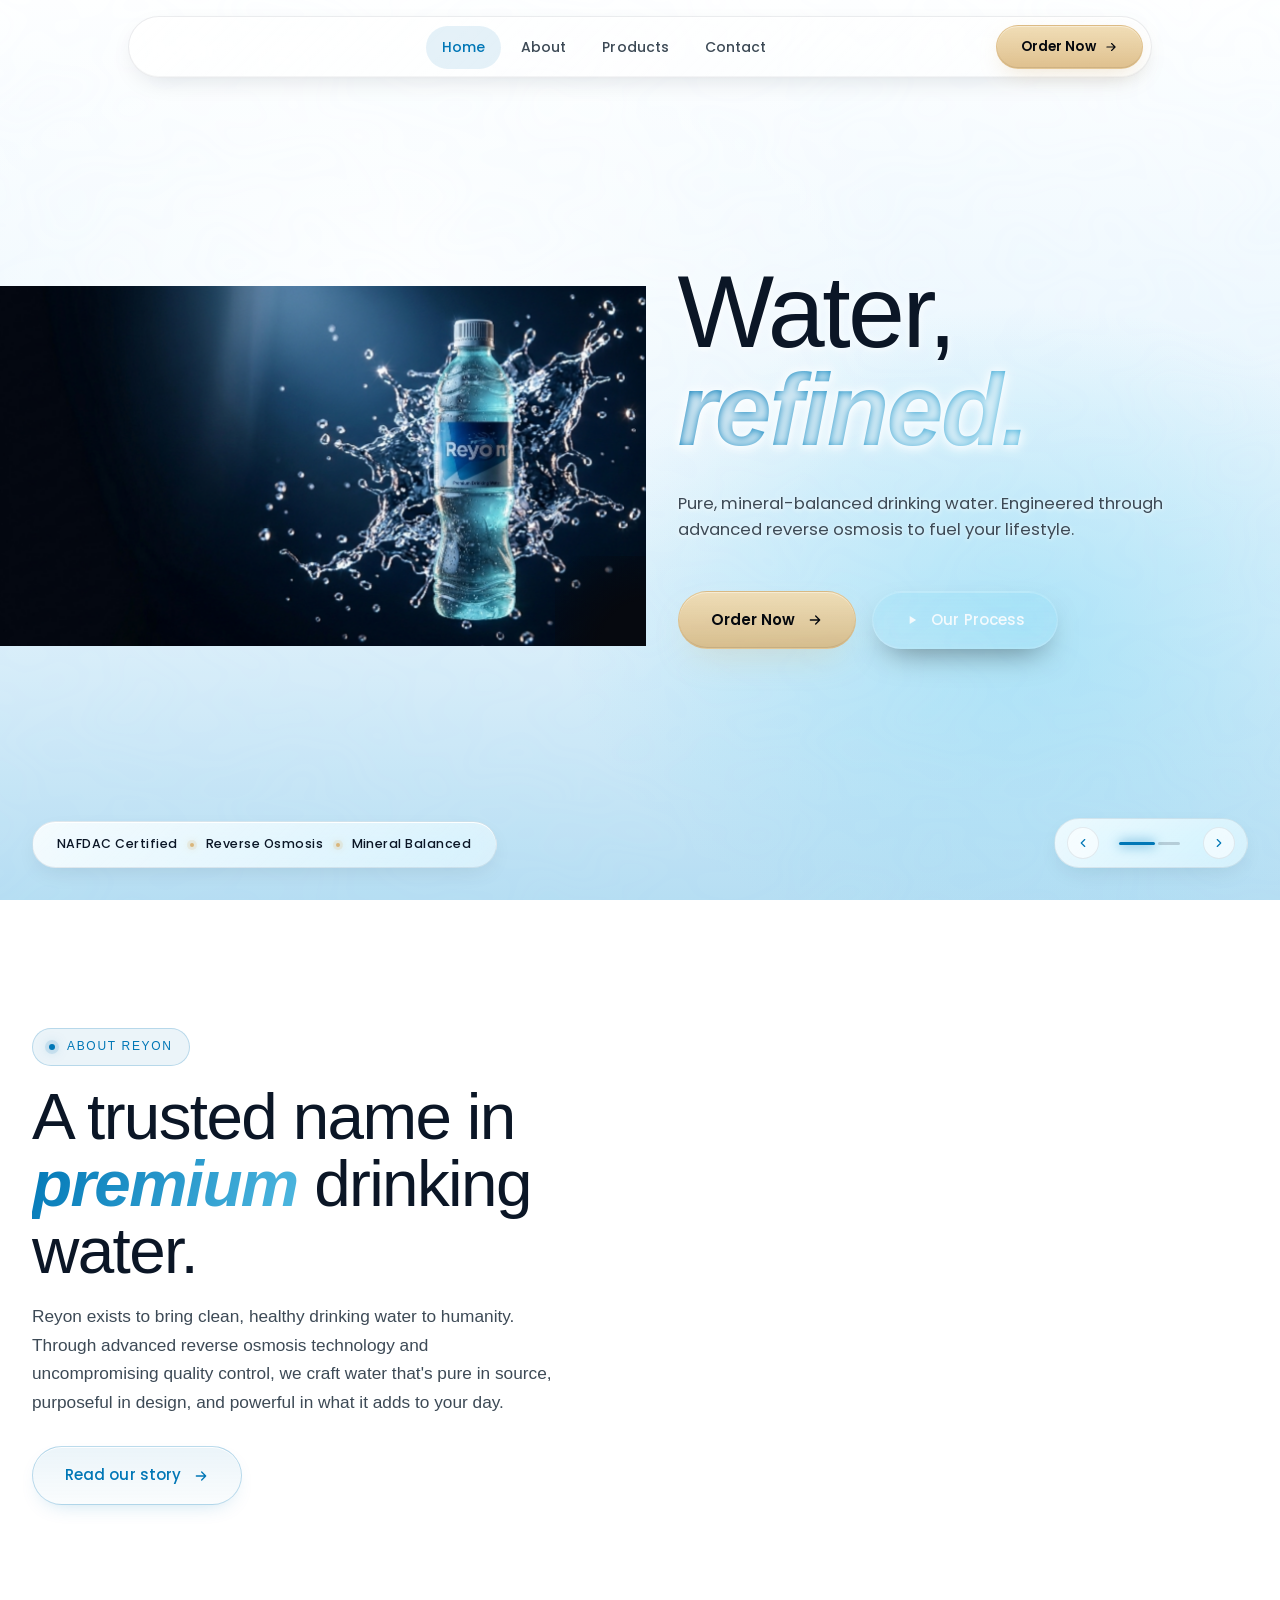
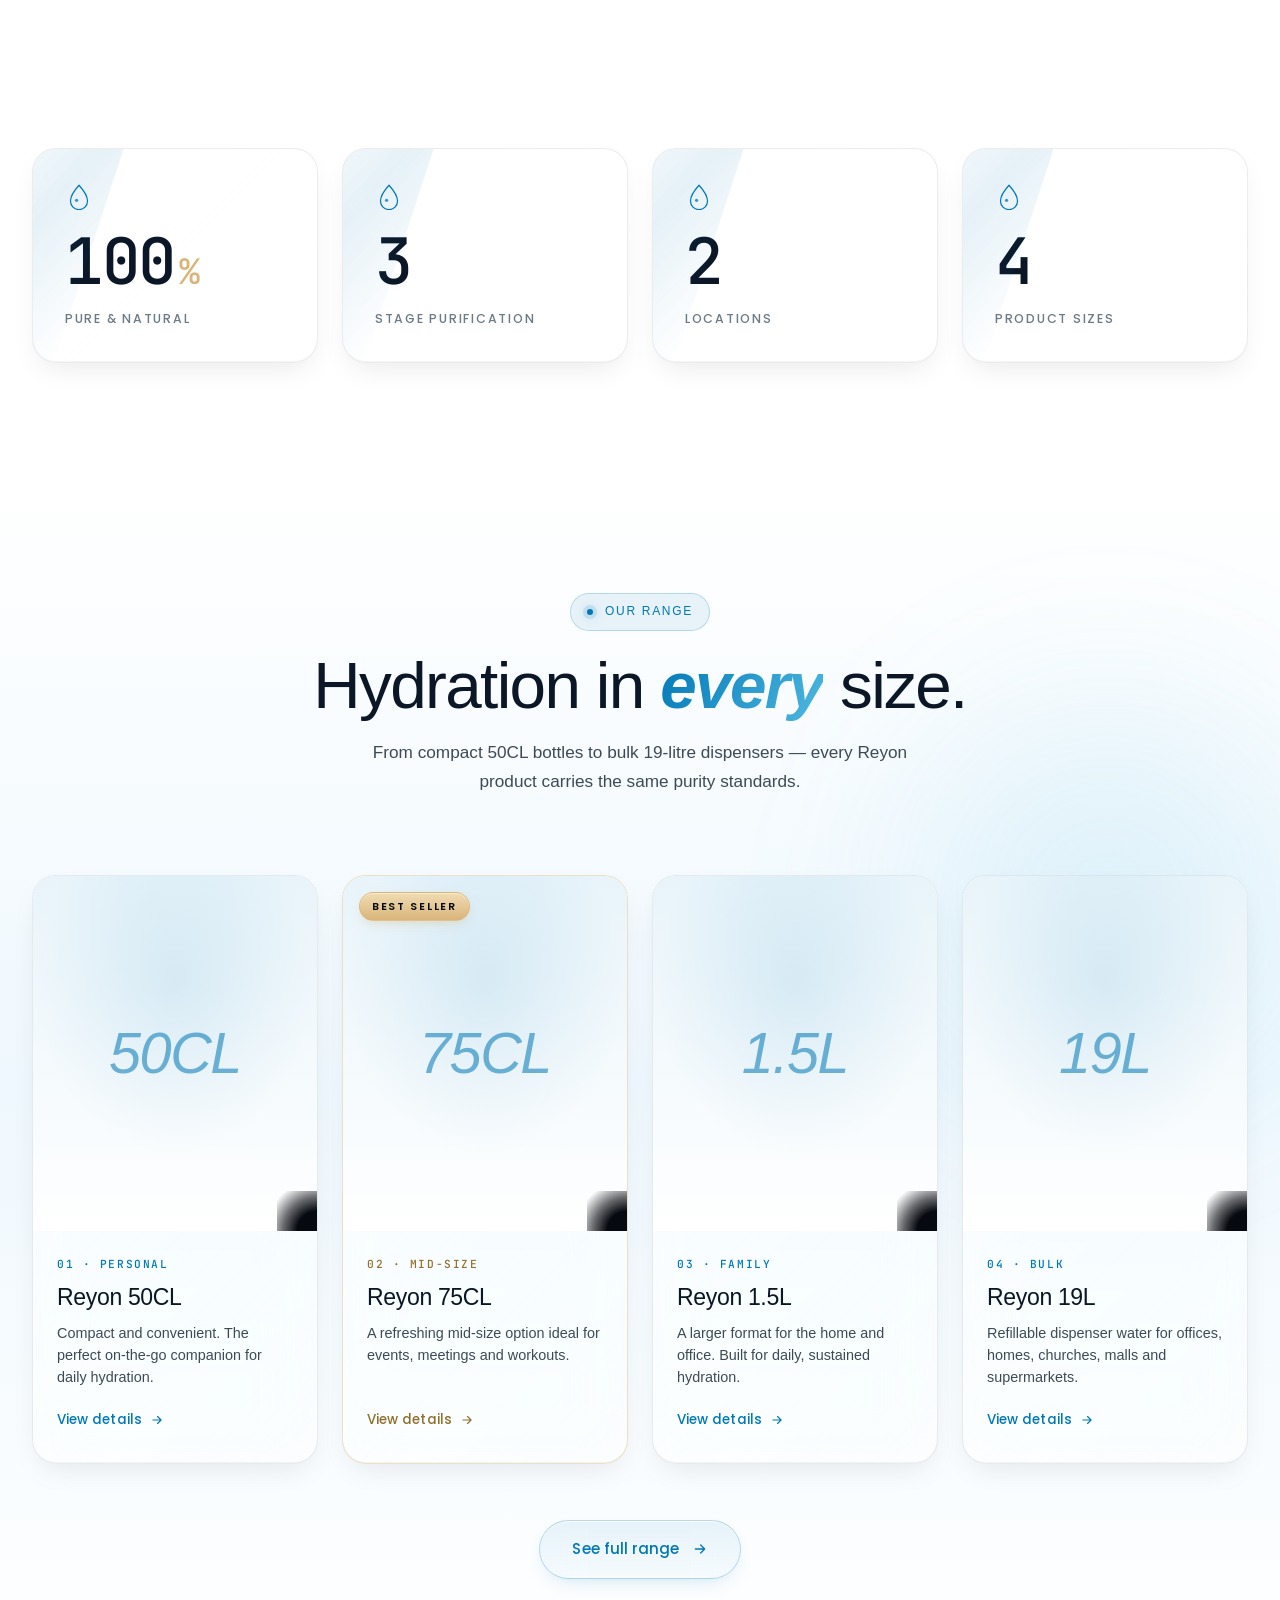
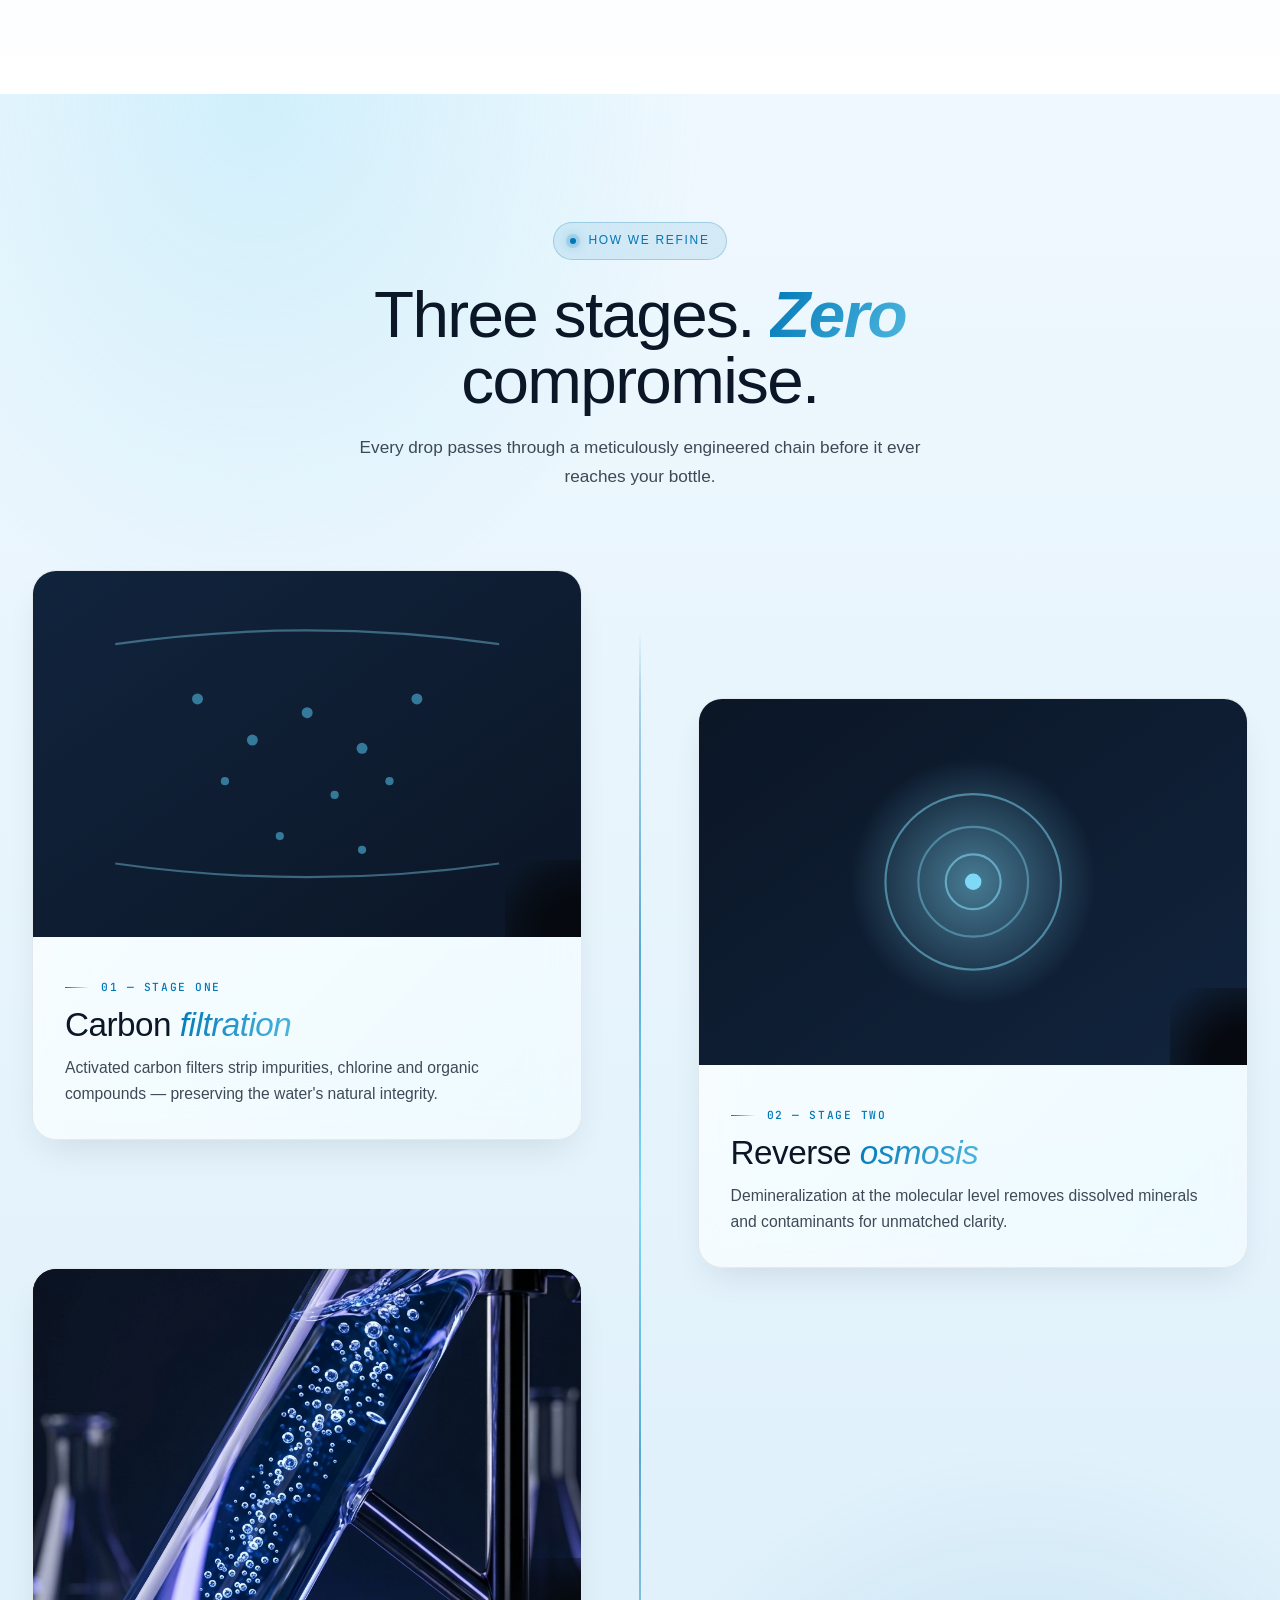
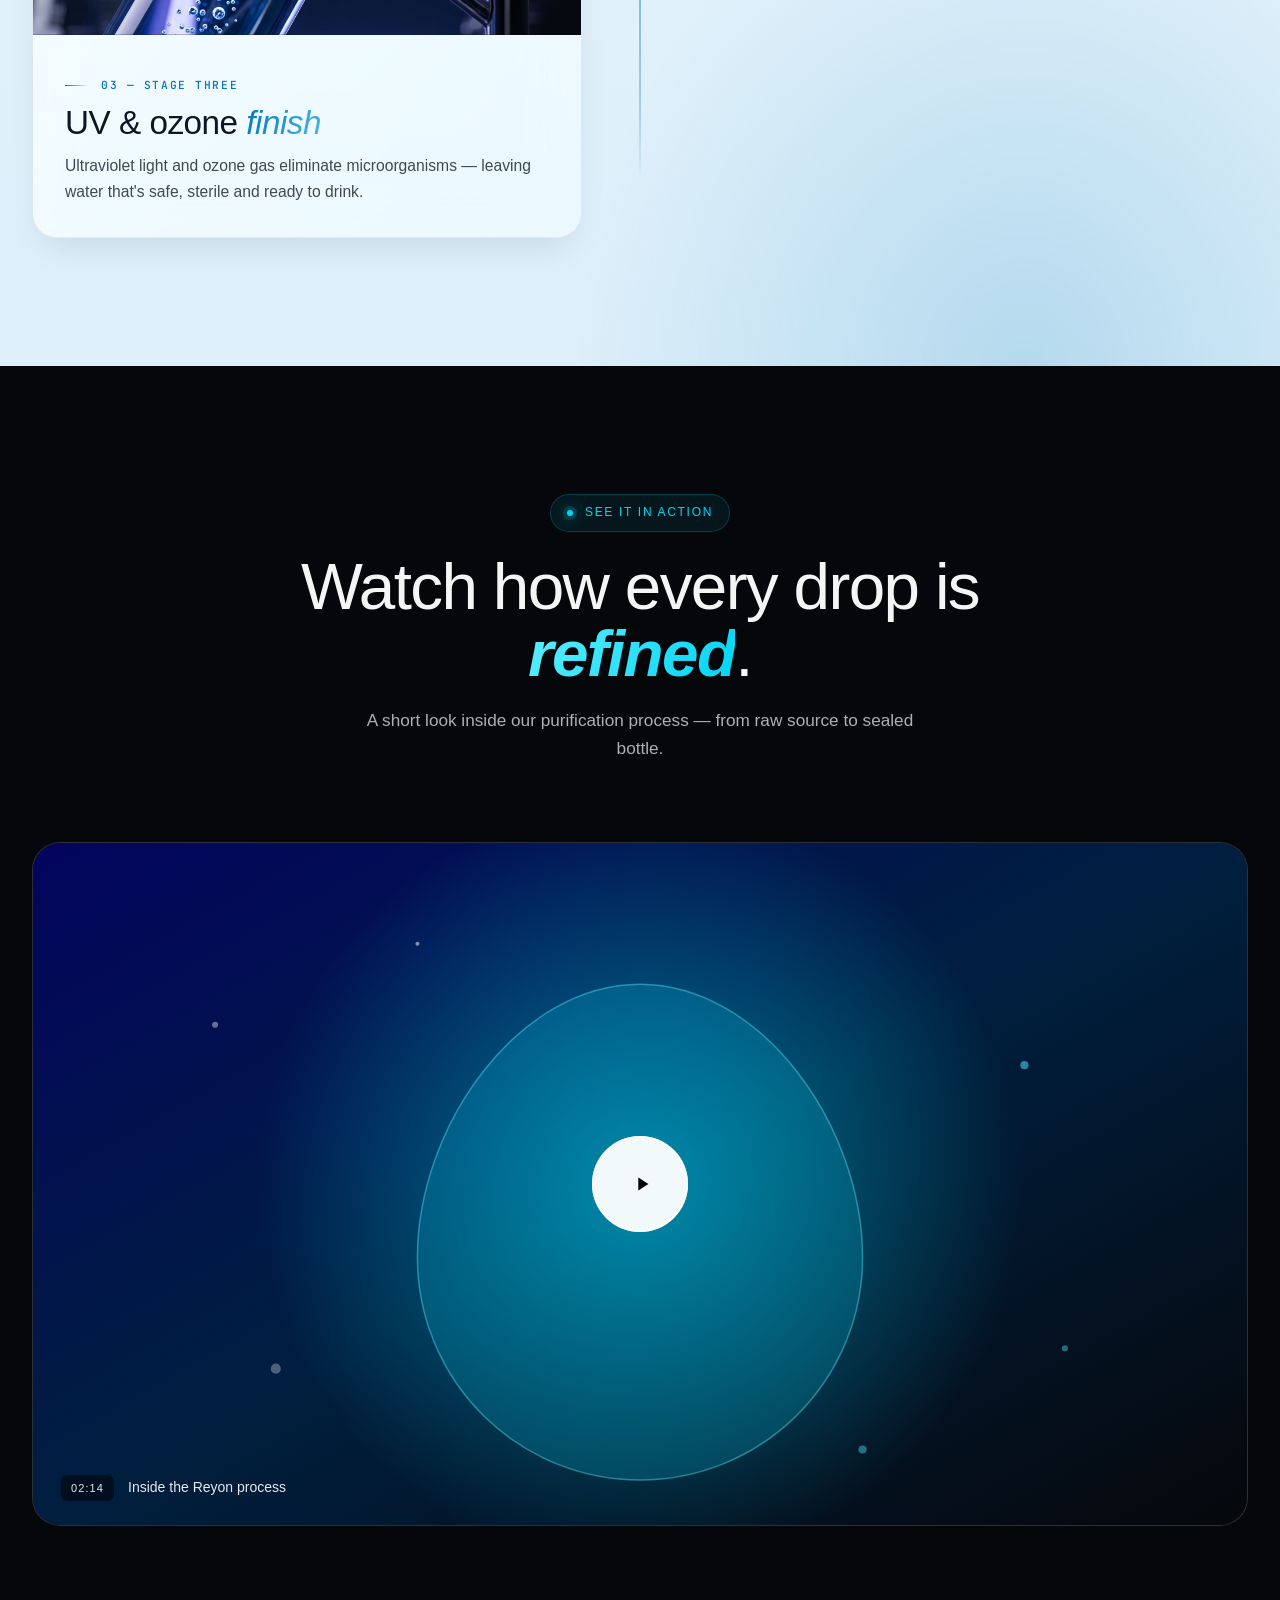
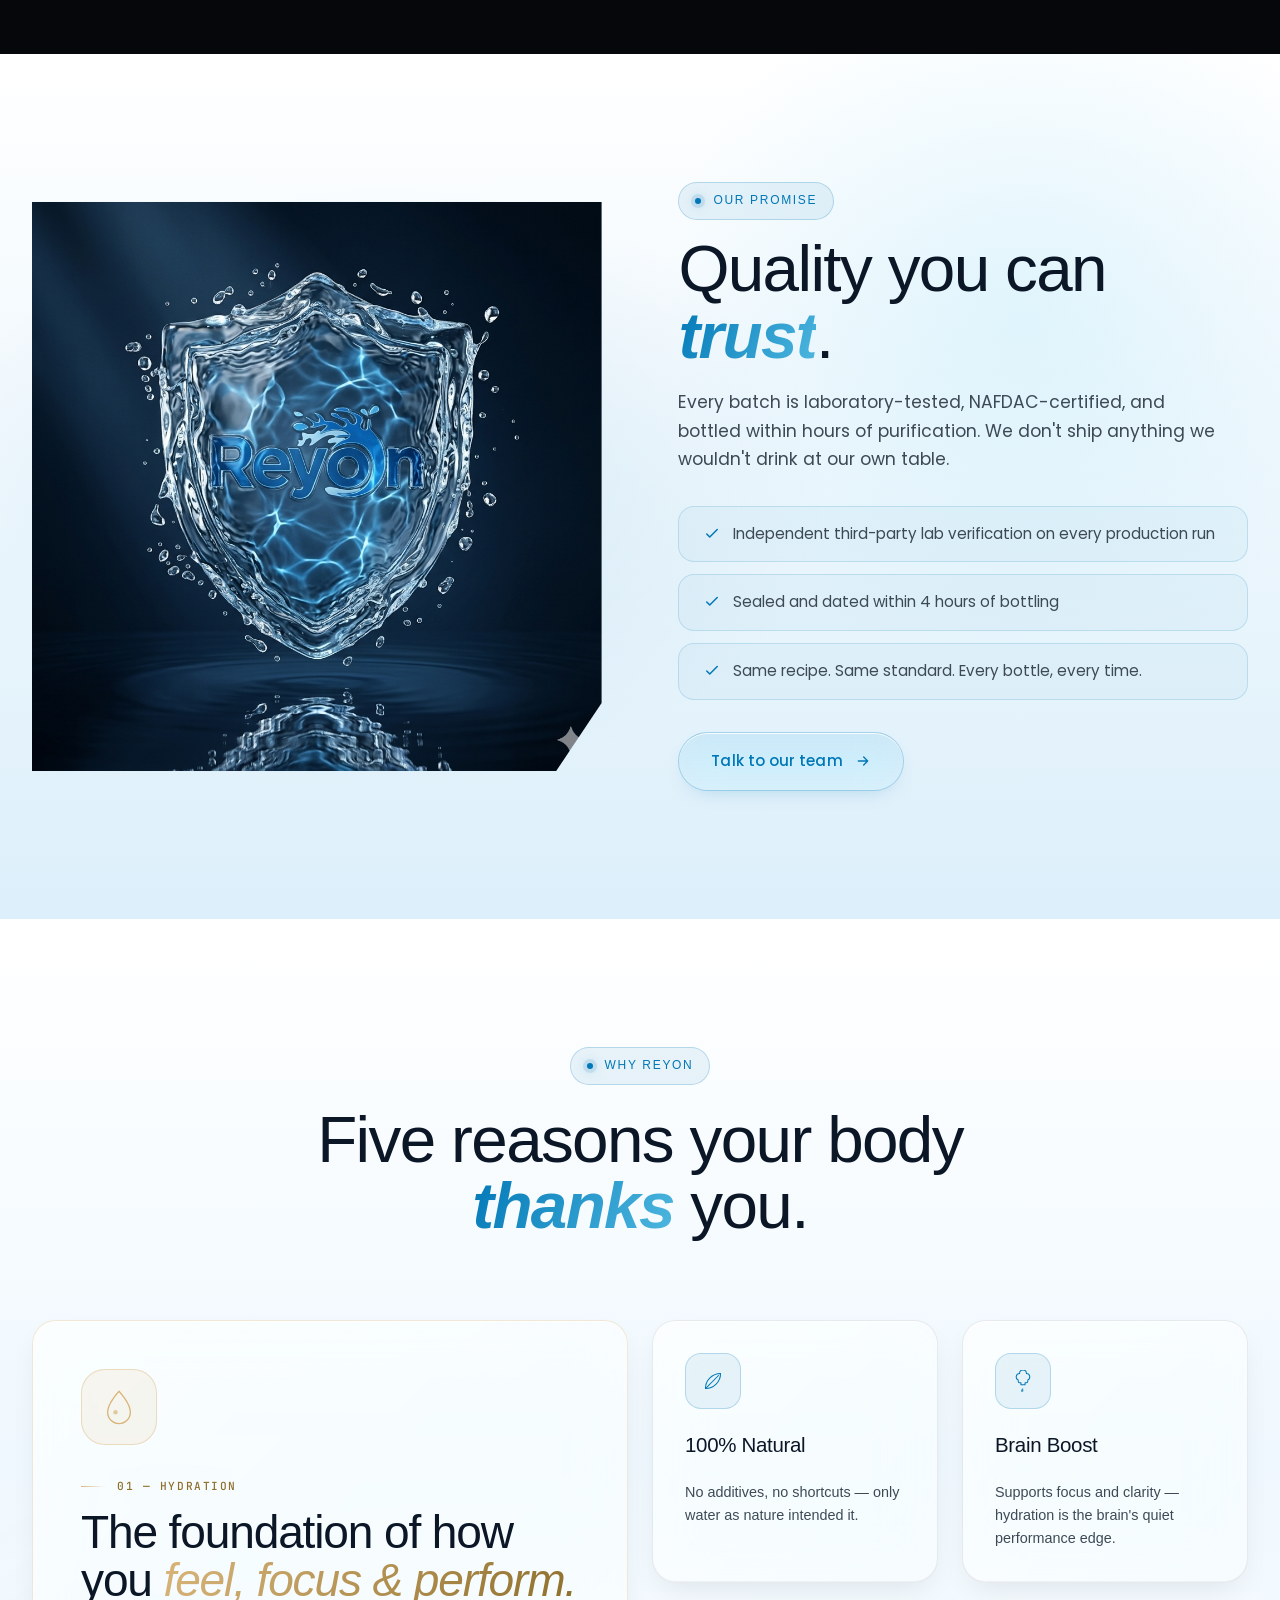
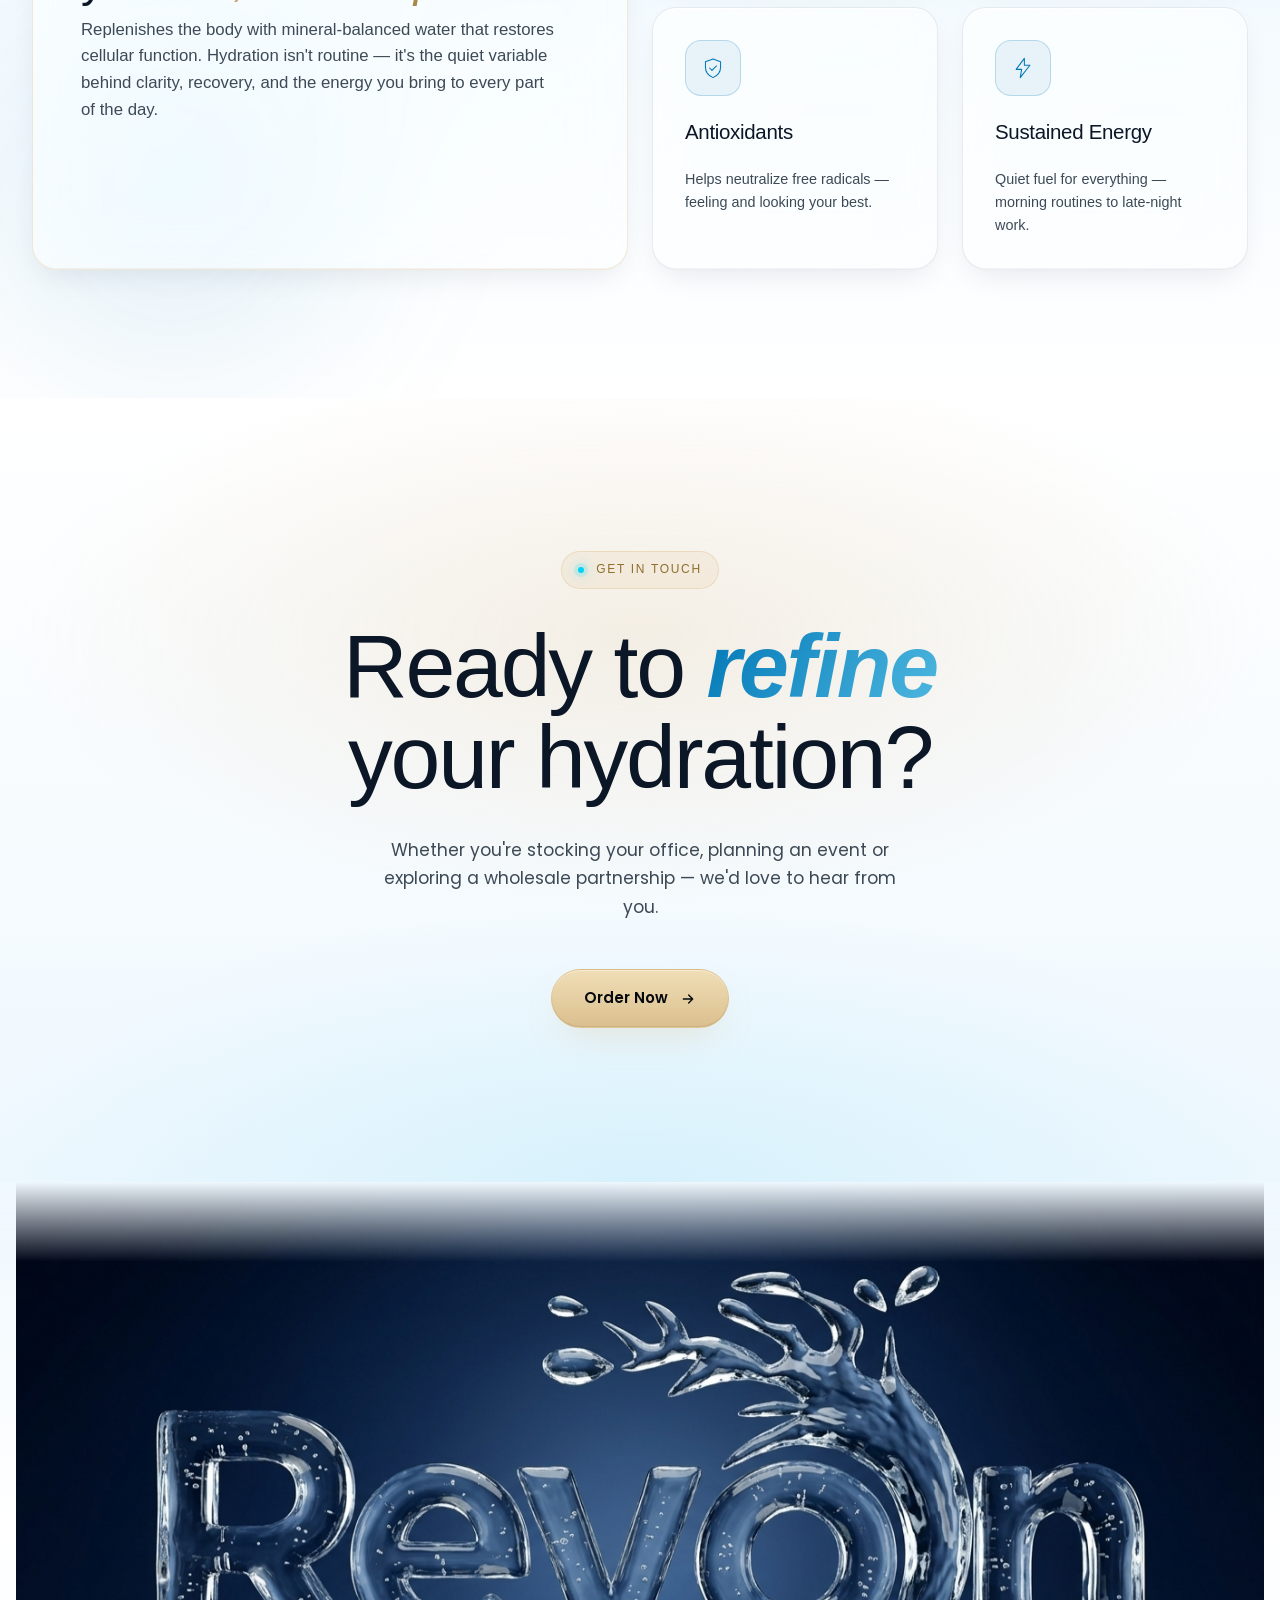
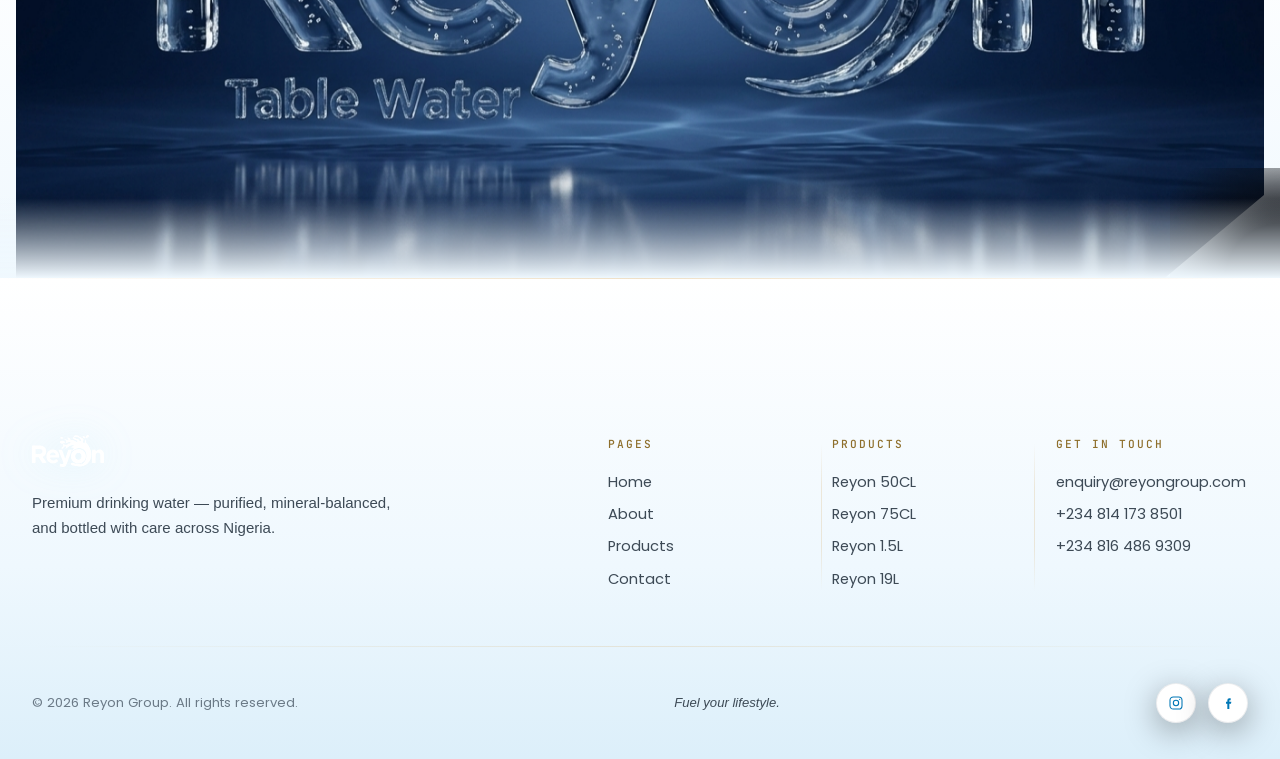
==== commit 59f92a9c: "Drop in 8 bright on-brand images + switch font system to Poppins Images (all native bright PNGs from" ====
--- a/index.html
+++ b/index.html
@@ -17,7 +17,7 @@
   <link rel="icon" type="image/svg+xml" href="assets/img/favicon.svg" />
   <link rel="preconnect" href="https://fonts.googleapis.com" />
   <link rel="preconnect" href="https://fonts.gstatic.com" crossorigin />
-  <link rel="stylesheet" href="https://fonts.googleapis.com/css2?family=Instrument+Serif:ital@0;1&family=Inter:wght@400;500;600;700;800&family=JetBrains+Mono:wght@500&display=swap" />
+  <link rel="stylesheet" href="https://fonts.googleapis.com/css2?family=Poppins:ital,wght@0,300;0,400;0,500;0,600;0,700;0,800;1,300;1,400;1,500;1,600&family=JetBrains+Mono:wght@500&display=swap" />
   <link rel="stylesheet" href="assets/css/tokens.css" />
   <link rel="stylesheet" href="assets/css/style.css" />
 </head>
--- a/assets/css/tokens.css
+++ b/assets/css/tokens.css
@@ -17,14 +17,28 @@
   --glass-border:  rgba(255, 255, 255, 0.14);
   --glass-fill:    rgba(255, 255, 255, 0.06);
 
-  /* Convenience text aliases */
+  /* ---------- PREMIUM LIGHT theme tokens ---------- */
+  --canvas:        #FAFCFE;     /* page background */
+  --paper:         #FFFFFF;     /* card surface (most opaque) */
+  --mist-bg:       #E8F4FA;     /* mist-tinted section bg */
+  --soft-mist:     #F2F8FB;     /* between canvas and mist-bg */
+  --ocean:         #0077B6;     /* deep accent on light */
+  --text-ink:      #0B1626;     /* primary text on light */
+  --text-on-light: #3D4A56;     /* secondary text on light */
+  --text-on-light-2:#6B7A87;    /* tertiary text on light */
+  --line-light:    rgba(11, 22, 38, 0.08);
+  --line-light-2:  rgba(11, 22, 38, 0.14);
+  --glass-light-fill: rgba(255, 255, 255, 0.7);
+  --glass-light-border: rgba(11, 22, 38, 0.08);
+
+  /* Convenience text aliases (still default to dark-context values) */
   --text:          var(--ice);
   --text-soft:     var(--mist);
   --text-muted:    var(--mist-text);
 
-  /* ---------- TYPOGRAPHY ---------- */
-  --font-display: 'Instrument Serif', Georgia, 'Times New Roman', serif;
-  --font-body:    'Inter', -apple-system, BlinkMacSystemFont, 'Segoe UI', Roboto, sans-serif;
+  /* ---------- TYPOGRAPHY (Poppins-led system) ---------- */
+  --font-display: 'Poppins', -apple-system, BlinkMacSystemFont, 'Segoe UI', sans-serif;
+  --font-body:    'Poppins', -apple-system, BlinkMacSystemFont, 'Segoe UI', Roboto, sans-serif;
   --font-mono:    'JetBrains Mono', ui-monospace, 'Cascadia Mono', Menlo, Consolas, monospace;
 
   /* Fluid scale (clamp) */
--- a/assets/css/style.css
+++ b/assets/css/style.css
@@ -2486,6 +2486,10 @@
 .hero--slider .hero__slide {
   position: absolute;
   inset: 0;
+  display: flex;
+  align-items: center;
+  /* respect the section's top/bottom padding so content sits below the nav and above the credentials pill */
+  padding: var(--space-128) 0 var(--space-96);
   opacity: 0;
   visibility: hidden;
   transition:
@@ -2503,6 +2507,9 @@
   pointer-events: auto;
   z-index: 1;
 }
+/* Slider parent now provides the layout box; the section itself doesn't need its own padding */
+.hero--liquid.hero--slider { padding: 0; }
+.hero--slider .hero__content { width: 100%; }
 /* Slow Ken Burns — gentle, no jarring snap */
 .hero--slider .hero__slide.is-active .hero__image {
   animation: heroKenBurns 16s ease-out forwards;
@@ -2621,9 +2628,10 @@
   z-index: -1;
   pointer-events: none;
   background:
-    radial-gradient(ellipse 75% 95% at 22% 50%, rgba(6, 9, 15, 0.88) 0%, rgba(6, 9, 15, 0.5) 40%, transparent 75%),
-    linear-gradient(105deg, var(--ink) 0%, rgba(6, 9, 15, 0.96) 30%, rgba(6, 9, 15, 0.65) 58%, rgba(6, 9, 15, 0.22) 100%),
-    linear-gradient(180deg, transparent 50%, rgba(6, 9, 15, 0.55) 100%);
+    /* Gentle left-side anchor for type — only as much as needed */
+    linear-gradient(105deg, var(--ink) 0%, rgba(6, 9, 15, 0.6) 35%, rgba(6, 9, 15, 0.15) 65%, transparent 100%),
+    /* Bottom edge falloff */
+    linear-gradient(180deg, transparent 60%, rgba(6, 9, 15, 0.4) 100%);
 }
 
 /* =========================================================
@@ -2709,9 +2717,8 @@
   color: var(--ice);
   margin: 0 0 var(--space-32);
   text-wrap: balance;
-  text-shadow:
-    0 2px 24px rgba(0, 0, 0, 0.85),
-    0 1px 4px rgba(0, 0, 0, 0.6);
+  /* Subtle haloing only — image now has real negative space, no need to overcompensate */
+  text-shadow: 0 1px 8px rgba(0, 0, 0, 0.4);
 }
 .hero__title em {
   display: inline-block;
@@ -2721,8 +2728,7 @@
   -webkit-background-clip: text;
   background-clip: text;
   color: transparent;
-  /* drop-shadow on the gradient text since text-shadow doesn't apply to bg-clip */
-  filter: drop-shadow(0 2px 24px rgba(0, 0, 0, 0.55));
+  filter: drop-shadow(0 1px 8px rgba(0, 0, 0, 0.3));
 }
 .hero__lede {
   font-family: var(--font-body);
@@ -2731,7 +2737,7 @@
   max-width: 540px;
   line-height: var(--lead-normal);
   margin: 0 0 var(--space-48);
-  text-shadow: 0 1px 16px rgba(0, 0, 0, 0.85);
+  text-shadow: 0 1px 6px rgba(0, 0, 0, 0.4);
 }
 .hero__cta {
   display: flex;
@@ -4226,3 +4232,855 @@
   .btn-liquid { transition: none; }
   .nav.is-pulsing .nav__inner { animation: none !important; }
 }
+
+/* =========================================================
+   ============ PREMIUM LIGHT — global theme pivot ============
+   This block lives at the bottom of style.css so it cascades
+   over earlier dark-mode rules. Three sections stay dark as
+   editorial drama moments: HERO · PROCESS · WORDMARK.
+   Everything else flips to a light, airy, water-brand palette.
+   ========================================================= */
+
+/* ----- 1. Body + global text on light ----- */
+html, body { background: var(--canvas); }
+body { color: var(--text-ink); }
+::selection { background: var(--ocean); color: #fff; }
+
+/* ----- 2. Section background pivots ----- */
+.about-preview,
+.stats,
+.products-glass,
+.promise,
+.why-bento,
+.cta-final,
+.story,
+.locations,
+.contact,
+.contact-page,
+.products-page > .section,
+.page-hero,
+.related,
+.footer.footer--liquid {
+  background: var(--canvas);
+  color: var(--text-ink);
+}
+
+/* Soft mist bands for rhythm */
+.products-glass,
+.why-bento,
+.related {
+  background: linear-gradient(180deg, var(--canvas) 0%, var(--soft-mist) 50%, var(--canvas) 100%);
+}
+.promise {
+  background: linear-gradient(180deg, var(--canvas) 0%, var(--mist-bg) 100%);
+}
+.cta-final {
+  background: linear-gradient(180deg, var(--canvas) 0%, var(--soft-mist) 100%);
+}
+
+/* Page heroes (about, products, contact) — light editorial openers */
+.page-hero {
+  background:
+    radial-gradient(ellipse 60% 50% at 70% 30%, rgba(127, 216, 245, 0.22) 0%, transparent 70%),
+    radial-gradient(ellipse 50% 60% at 30% 80%, rgba(217, 181, 122, 0.10) 0%, transparent 70%),
+    var(--canvas);
+}
+.page-hero__title { color: var(--text-ink); }
+.page-hero__title em {
+  background: linear-gradient(120deg, var(--ocean), var(--glacier));
+  -webkit-background-clip: text;
+  background-clip: text;
+  color: transparent;
+  filter: none;
+}
+.page-hero__lede { color: var(--text-on-light); }
+.page-hero__bg .hero__mesh { display: none; }
+.page-hero__bg .hero__grid {
+  background-image:
+    linear-gradient(rgba(11,22,38,.03) 1px, transparent 1px),
+    linear-gradient(90deg, rgba(11,22,38,.03) 1px, transparent 1px);
+}
+
+/* ----- 3. Light glass treatment for cards inside light sections ----- */
+.about-preview .glass,
+.stats .glass,
+.products-glass .glass,
+.promise .glass,
+.why-bento .glass,
+.cta-final .glass,
+.locations .glass,
+.contact .glass {
+  background: linear-gradient(135deg, var(--glass-light-fill) 0%, rgba(255,255,255,0.45) 100%);
+  border: 1px solid var(--glass-light-border);
+  box-shadow:
+    0 1px 0 rgba(255, 255, 255, 0.95) inset,
+    0 -1px 0 rgba(11, 22, 38, 0.04) inset,
+    0 12px 30px -10px rgba(11, 22, 38, 0.10);
+  color: var(--text-ink);
+}
+
+/* ----- 4. Section type colors ----- */
+.about-preview .section__title,
+.stats .section__title,
+.products-glass .section__title,
+.promise .section__title,
+.why-bento .section__title,
+.cta-final .cta-final__title,
+.locations .section__title,
+.contact .section__title,
+.story .section__title,
+.related .section__title { color: var(--text-ink); }
+
+.about-preview .section__title em,
+.stats .section__title em,
+.products-glass .section__title em,
+.promise .section__title em,
+.why-bento .section__title em,
+.cta-final .cta-final__title em,
+.locations .section__title em,
+.contact .section__title em,
+.story .section__title em,
+.related .section__title em {
+  background: linear-gradient(120deg, var(--ocean), var(--glacier));
+  -webkit-background-clip: text;
+  background-clip: text;
+  color: transparent;
+}
+
+.about-preview p,
+.about-preview .section__lede,
+.products-glass .section__lede,
+.promise__lede,
+.why-bento .section__lede,
+.cta-final__lede,
+.story p,
+.locations p,
+.locations__address,
+.contact__text,
+.related p { color: var(--text-on-light); }
+
+/* Eyebrows on light bg */
+body .about-preview .eyebrow,
+body .stats .eyebrow,
+body .products-glass .eyebrow,
+body .promise .eyebrow,
+body .why-bento .eyebrow,
+body .cta-final .eyebrow,
+body .locations .eyebrow,
+body .contact .eyebrow,
+body .story .eyebrow,
+body .page-hero .eyebrow,
+body .related .eyebrow {
+  background: rgba(0, 119, 182, 0.08);
+  border-color: rgba(0, 119, 182, 0.22);
+  color: var(--ocean);
+}
+body .page-hero .eyebrow--light,
+body .cta-final .eyebrow--light {
+  background: rgba(217, 181, 122, 0.12);
+  border-color: rgba(217, 181, 122, 0.32);
+  color: #8E6F2C;
+}
+body .about-preview .eyebrow__dot,
+body .stats .eyebrow__dot,
+body .products-glass .eyebrow__dot,
+body .promise .eyebrow__dot,
+body .why-bento .eyebrow__dot,
+body .locations .eyebrow__dot,
+body .contact .eyebrow__dot,
+body .story .eyebrow__dot,
+body .page-hero .eyebrow__dot,
+body .related .eyebrow__dot {
+  background: var(--ocean);
+  box-shadow: 0 0 0 4px rgba(0,119,182,.12), 0 0 12px rgba(0,119,182,.5);
+}
+
+/* ----- 5. Stats cards on light ----- */
+.stats .stat-card { padding: var(--space-32); }
+.stats .stat-card__icon { color: var(--ocean); }
+.stats .stat-card__num { color: var(--text-ink); }
+.stats .stat-card__suffix { color: var(--champagne); }
+.stats .stat-card__label { color: var(--text-on-light-2); }
+.stats .stat-card::after {
+  background: linear-gradient(120deg, transparent, rgba(0, 119, 182, 0.10), transparent);
+}
+
+/* ----- 6. Products on light ----- */
+.products-glass .product-card { color: var(--text-ink); }
+.products-glass .product-card__media {
+  background: linear-gradient(180deg, var(--mist-bg) 0%, var(--paper) 100%);
+}
+.products-glass .product-card__media-fallback {
+  background:
+    radial-gradient(ellipse 70% 70% at 50% 30%, rgba(0, 119, 182, 0.10), transparent 70%),
+    linear-gradient(180deg, var(--mist-bg) 0%, var(--paper) 100%);
+}
+.products-glass .product-card__volume {
+  color: var(--ocean);
+  opacity: 0.55;
+}
+.products-glass .product-card__index { color: var(--ocean); }
+.products-glass .product-card--featured .product-card__index { color: #8E6F2C; }
+.products-glass .product-card__name { color: var(--text-ink); }
+.products-glass .product-card__desc { color: var(--text-on-light); }
+.products-glass .product-card__link { color: var(--ocean); }
+.products-glass .product-card--featured .product-card__link { color: #8E6F2C; }
+
+.products-glass .product-card:hover {
+  border-color: rgba(0, 119, 182, 0.32);
+  box-shadow:
+    0 1px 0 rgba(255, 255, 255, 0.95) inset,
+    0 -1px 0 rgba(11, 22, 38, 0.04) inset,
+    0 24px 50px -16px rgba(0, 119, 182, 0.25);
+}
+.products-glass .product-card--featured {
+  border-color: rgba(217, 181, 122, 0.42);
+}
+.products-glass .product-card--featured:hover {
+  border-color: rgba(217, 181, 122, 0.7);
+  box-shadow:
+    0 1px 0 rgba(255, 255, 255, 0.95) inset,
+    0 -1px 0 rgba(11, 22, 38, 0.04) inset,
+    0 24px 50px -16px rgba(217, 181, 122, 0.40);
+}
+
+/* ----- 7. Promise on light ----- */
+.promise__bg {
+  background:
+    radial-gradient(ellipse 50% 50% at 30% 50%, rgba(0, 119, 182, 0.10), transparent 70%),
+    radial-gradient(ellipse 40% 60% at 80% 30%, rgba(127, 216, 245, 0.18), transparent 70%);
+}
+.promise__halo {
+  background: radial-gradient(circle, rgba(0, 119, 182, 0.18) 0%, transparent 70%);
+}
+.promise__list li {
+  background: rgba(0, 119, 182, 0.04);
+  border-color: rgba(0, 119, 182, 0.16);
+  color: var(--text-on-light);
+}
+.promise__list svg { color: var(--ocean); }
+
+/* ----- 8. Why bento on light ----- */
+.why-bento::before {
+  background: radial-gradient(circle, rgba(0, 119, 182, 0.10), transparent 65%);
+}
+.why-bento .benefit-card { color: var(--text-ink); }
+.why-bento .benefit-card__icon {
+  background: rgba(0, 119, 182, 0.08);
+  border-color: rgba(0, 119, 182, 0.22);
+  color: var(--ocean);
+}
+.why-bento .benefit-card--lg .benefit-card__icon {
+  background: rgba(217, 181, 122, 0.12);
+  border-color: rgba(217, 181, 122, 0.42);
+  color: var(--champagne);
+}
+.why-bento .benefit-card--lg .benefit-card__title em {
+  background: linear-gradient(120deg, var(--champagne) 0%, #8E6F2C 100%);
+  -webkit-background-clip: text;
+  background-clip: text;
+  color: transparent;
+}
+.why-bento .benefit-card__num { color: var(--ocean); }
+.why-bento .benefit-card--lg .benefit-card__num { color: #8E6F2C; }
+.why-bento .benefit-card__num::before {
+  background: linear-gradient(90deg, var(--ocean), transparent);
+}
+.why-bento .benefit-card--lg .benefit-card__num::before {
+  background: linear-gradient(90deg, var(--champagne), transparent);
+}
+.why-bento .benefit-card__title { color: var(--text-ink); }
+.why-bento .benefit-card__desc { color: var(--text-on-light); }
+.why-bento .benefit-card--lg { border-color: rgba(217, 181, 122, 0.30); }
+
+/* ----- 9. CTA Final on light ----- */
+.cta-final__bg {
+  background:
+    radial-gradient(ellipse 70% 50% at 50% 30%, rgba(217, 181, 122, 0.20), transparent 70%),
+    radial-gradient(ellipse 80% 50% at 50% 100%, rgba(127, 216, 245, 0.22), transparent 70%);
+}
+.cta-final__title { color: var(--text-ink); }
+.cta-final__title em {
+  background: linear-gradient(120deg, var(--champagne) 0%, #8E6F2C 100%);
+  -webkit-background-clip: text;
+  background-clip: text;
+  color: transparent;
+}
+.cta-final__lede { color: var(--text-on-light); }
+
+/* ----- 10. Story (about page) on light ----- */
+.story__content p { color: var(--text-on-light); }
+.story__content { color: var(--text-ink); }
+.story__pillars .pillar { background: rgba(255, 255, 255, 0.6); border-color: var(--line-light); color: var(--text-ink); }
+.story__pillars .pillar h3 { color: var(--text-ink); }
+.story__pillars .pillar p { color: var(--text-on-light); }
+.story__pillars .pillar__num { color: var(--ocean); }
+
+/* ----- 11. Locations (about + contact) on light ----- */
+.locations .location {
+  background: var(--paper);
+  border-color: var(--line-light);
+  color: var(--text-ink);
+}
+.locations .location:hover {
+  border-color: rgba(0, 119, 182, 0.28);
+  box-shadow: 0 24px 50px -16px rgba(0, 119, 182, 0.20);
+}
+.locations .location::before {
+  background: radial-gradient(circle, rgba(0, 119, 182, 0.16), transparent 70%);
+}
+.locations .location__head h3 { color: var(--text-ink); }
+.locations .location__badge {
+  background: rgba(0, 119, 182, 0.08);
+  border-color: rgba(0, 119, 182, 0.22);
+  color: var(--ocean);
+}
+.locations .location__address { color: var(--text-on-light); }
+.locations .location__row { color: var(--text-on-light); }
+.locations .location__row:hover { color: var(--text-ink); }
+.locations .location__row svg { color: var(--ocean); }
+.locations .location__btn {
+  background: rgba(0, 119, 182, 0.08);
+  border-color: rgba(0, 119, 182, 0.22);
+  color: var(--ocean);
+}
+.locations .location__btn:hover { background: var(--ocean); color: #fff; border-color: var(--ocean); }
+
+/* ----- 12. Contact form on light ----- */
+.contact__inner { color: var(--text-ink); }
+.contact__form {
+  background: var(--paper);
+  border-color: var(--line-light);
+  box-shadow: 0 24px 50px -20px rgba(11, 22, 38, 0.10);
+}
+.contact__form::before {
+  background: linear-gradient(90deg, transparent, rgba(0, 119, 182, 0.4), transparent);
+}
+.contact .field input,
+.contact .field textarea,
+.contact .field select {
+  border-bottom: 1px solid rgba(11, 22, 38, 0.18);
+  color: var(--text-ink);
+}
+.contact .field label { color: var(--text-on-light); }
+.contact .field input:focus + label,
+.contact .field input:not(:placeholder-shown) + label,
+.contact .field textarea:focus + label,
+.contact .field textarea:not(:placeholder-shown) + label,
+.contact .field select:focus + label,
+.contact .field select:valid + label { color: var(--ocean); }
+.contact .field__line { background: linear-gradient(90deg, var(--ocean), var(--glacier)); }
+.contact .field select {
+  background-image: url("data:image/svg+xml,%3Csvg xmlns='http://www.w3.org/2000/svg' width='12' height='8' viewBox='0 0 12 8' fill='none'%3E%3Cpath d='M1 1.5L6 6.5L11 1.5' stroke='%230077B6' stroke-width='2' stroke-linecap='round' stroke-linejoin='round'/%3E%3C/svg%3E");
+}
+.contact .field select option { background: var(--paper); color: var(--text-ink); }
+.contact__success {
+  background: rgba(0, 119, 182, 0.08);
+  border-color: rgba(0, 119, 182, 0.25);
+  color: var(--ocean);
+}
+
+.contact__chip {
+  background: var(--paper);
+  border-color: var(--line-light);
+  color: var(--text-ink);
+}
+.contact__chip:hover { background: rgba(0, 119, 182, 0.05); border-color: rgba(0, 119, 182, 0.25); }
+.contact__chip-icon {
+  background: rgba(0, 119, 182, 0.08);
+  color: var(--ocean);
+  box-shadow: none;
+}
+.contact__chip small { color: var(--text-on-light-2); }
+.contact__chip strong { color: var(--text-ink); }
+
+.social-link {
+  background: var(--paper);
+  border-color: var(--line-light);
+  color: var(--ocean);
+}
+.social-link:hover { background: var(--ocean); color: #fff; border-color: var(--ocean); }
+
+.contact-page__hours {
+  background: var(--paper);
+  border-color: var(--line-light);
+}
+.hour-row small { color: var(--text-on-light-2); }
+.hour-row strong { color: var(--text-ink); }
+
+/* ----- 13. Products page (other pages too) ----- */
+.products-page .product-detail { border-bottom-color: var(--line-light); }
+.products-page .product-detail__media {
+  background:
+    radial-gradient(ellipse 70% 80% at 50% 30%, rgba(0, 119, 182, 0.10), transparent 70%),
+    var(--paper);
+  border-color: var(--line-light);
+}
+.products-page .product-detail__index { color: var(--ocean); }
+.products-page .product-detail__name { color: var(--text-ink); }
+.products-page .product-detail__name em {
+  background: linear-gradient(120deg, var(--ocean), var(--glacier));
+  -webkit-background-clip: text;
+  background-clip: text;
+  color: transparent;
+}
+.products-page .product-detail__desc { color: var(--text-on-light); }
+.products-page .product-detail__features div {
+  background: rgba(0, 119, 182, 0.04);
+  border-color: rgba(0, 119, 182, 0.16);
+}
+.products-page .product-detail__features svg { color: var(--ocean); }
+.products-page .product-detail__features small { color: var(--text-on-light-2); }
+.products-page .product-detail__features strong { color: var(--text-ink); }
+
+/* ----- 14. About preview KPIs ----- */
+.about-preview__stats {
+  background: var(--paper);
+  border-color: var(--line-light);
+}
+.about-preview .kpi__num { color: var(--text-ink); }
+.about-preview .kpi__suffix { color: var(--ocean); }
+.about-preview .kpi__label { color: var(--text-on-light-2); }
+
+/* ----- 15. Footer on light ----- */
+.footer.footer--liquid {
+  background: linear-gradient(180deg, var(--canvas) 0%, var(--mist-bg) 100%);
+  color: var(--text-on-light);
+}
+.footer.footer--liquid::before {
+  background: linear-gradient(90deg, transparent 0%, rgba(217, 181, 122, 0.42) 50%, transparent 100%);
+}
+.footer.footer--liquid .footer__top::after {
+  background: linear-gradient(90deg, transparent 0%, rgba(217, 181, 122, 0.28) 50%, transparent 100%);
+}
+.footer.footer--liquid .footer__nav::before,
+.footer.footer--liquid .footer__nav::after {
+  background: linear-gradient(180deg, transparent 0%, rgba(217, 181, 122, 0.28) 30%, rgba(217, 181, 122, 0.28) 70%, transparent 100%);
+}
+.footer.footer--liquid .footer__brand p { color: var(--text-on-light); }
+.footer.footer--liquid .footer__col h5 { color: #8E6F2C; }
+.footer.footer--liquid .footer__col a { color: var(--text-on-light); }
+.footer.footer--liquid .footer__col a:hover { color: var(--text-ink); }
+.footer.footer--liquid .footer__bottom {
+  color: var(--text-on-light-2);
+  border-top-color: rgba(11, 22, 38, 0.08);
+}
+.footer.footer--liquid .footer__credit { color: var(--text-on-light); }
+.footer__social--pills a {
+  background: var(--paper);
+  border-color: var(--line-light);
+  color: var(--ocean) !important;
+}
+.footer__social--pills a:hover {
+  color: var(--champagne) !important;
+  border-color: rgba(217, 181, 122, 0.4) !important;
+  background: var(--paper);
+}
+
+/* ----- 16. Nav on light pages — keep glass but invert text ----- */
+.nav__inner {
+  background: linear-gradient(135deg, rgba(255, 255, 255, 0.78) 0%, rgba(255, 255, 255, 0.45) 100%);
+  border-color: var(--line-light);
+  box-shadow: 0 8px 28px -12px rgba(11, 22, 38, 0.18),
+              inset 0 1px 0 rgba(255, 255, 255, 0.95),
+              inset 0 -1px 0 rgba(11, 22, 38, 0.04);
+}
+.nav.is-scrolled .nav__inner {
+  background: linear-gradient(135deg, rgba(255, 255, 255, 0.95) 0%, rgba(255, 255, 255, 0.85) 100%);
+  border-color: rgba(11, 22, 38, 0.12);
+}
+.nav__brand { color: var(--text-ink); }
+.nav__link { color: var(--text-on-light); }
+.nav__link:hover { color: var(--text-ink); background: rgba(0, 119, 182, 0.06); }
+.nav__link.is-active { color: var(--ocean); background: rgba(0, 119, 182, 0.10); }
+.nav__toggle span { background: var(--text-ink); }
+.nav.is-open .nav__menu {
+  background: linear-gradient(180deg, rgba(255, 255, 255, 0.96) 0%, var(--mist-bg) 100%);
+}
+.nav.is-open .nav__link {
+  color: var(--text-ink);
+  border-bottom-color: rgba(11, 22, 38, 0.08);
+}
+.nav.is-open .nav__link.is-active { color: var(--ocean); }
+
+/* Adjust the scroll-stop pulse for light bg */
+@keyframes navAquaPulse {
+  0% {
+    border-color: var(--glass-light-border);
+    box-shadow: 0 8px 28px -12px rgba(11, 22, 38, 0.18),
+                inset 0 1px 0 rgba(255, 255, 255, 0.95),
+                0 0 0 0 rgba(0, 119, 182, 0);
+  }
+  22% {
+    border-color: rgba(0, 119, 182, 0.55);
+    box-shadow: 0 8px 28px -12px rgba(11, 22, 38, 0.18),
+                inset 0 1px 0 rgba(255, 255, 255, 0.95),
+                0 0 28px 4px rgba(0, 119, 182, 0.30);
+  }
+  100% {
+    border-color: var(--glass-light-border);
+    box-shadow: 0 8px 28px -12px rgba(11, 22, 38, 0.18),
+                inset 0 1px 0 rgba(255, 255, 255, 0.95),
+                0 0 0 0 rgba(0, 119, 182, 0);
+  }
+}
+
+/* ----- 17. .btn-liquid (glacier variant) on light pages — keep readable ----- */
+.cta-final .btn-liquid:not(.btn-liquid--gold),
+.about-preview .btn-liquid:not(.btn-liquid--gold),
+.promise .btn-liquid:not(.btn-liquid--gold),
+.contact .btn-liquid:not(.btn-liquid--gold),
+.locations .btn-liquid:not(.btn-liquid--gold),
+.products-glass .btn-liquid:not(.btn-liquid--gold) {
+  color: var(--ocean);
+  background: linear-gradient(180deg, rgba(0, 119, 182, 0.08) 0%, rgba(0, 119, 182, 0.02) 100%);
+  border-color: rgba(0, 119, 182, 0.25);
+  box-shadow:
+    inset 0 1px 0 rgba(255, 255, 255, 0.85),
+    0 8px 22px -12px rgba(0, 119, 182, 0.30);
+}
+.cta-final .btn-liquid:not(.btn-liquid--gold):hover,
+.about-preview .btn-liquid:not(.btn-liquid--gold):hover,
+.promise .btn-liquid:not(.btn-liquid--gold):hover,
+.contact .btn-liquid:not(.btn-liquid--gold):hover,
+.locations .btn-liquid:not(.btn-liquid--gold):hover,
+.products-glass .btn-liquid:not(.btn-liquid--gold):hover {
+  border-color: rgba(0, 119, 182, 0.5);
+  box-shadow:
+    inset 0 1px 0 rgba(255, 255, 255, 0.95),
+    0 14px 32px -10px rgba(0, 119, 182, 0.40);
+}
+
+/* ----- 18. Sections that stay DARK (drama moments) ----- */
+/* Hero (slider) — keeps dark-on-image */
+.hero--liquid { background: var(--ink); color: var(--ice); }
+.hero__title { color: var(--ice); }
+.hero__lede { color: var(--mist); }
+.hero__credentials { color: var(--ice); border-color: var(--glass-border); }
+.hero__credentials::before { display: none; }
+
+/* Process — stays dark */
+.process-flow { background: var(--ink); color: var(--ice); }
+.process-flow .section__title { color: var(--ice); }
+.process-flow .section__title em {
+  background: linear-gradient(120deg, var(--aqua-glow), var(--glacier));
+  -webkit-background-clip: text;
+  background-clip: text;
+  color: transparent;
+}
+.process-flow .section__lede { color: var(--mist); }
+.process-flow .eyebrow {
+  background: rgba(127, 216, 245, 0.08);
+  border-color: rgba(127, 216, 245, 0.22);
+  color: var(--glacier);
+}
+.process-flow .eyebrow__dot {
+  background: var(--glacier);
+  box-shadow: 0 0 0 4px rgba(127, 216, 245, 0.14), 0 0 12px var(--glacier);
+}
+.process-flow .process-stage {
+  background: linear-gradient(135deg, rgba(255, 255, 255, 0.06) 0%, rgba(255, 255, 255, 0.02) 100%);
+  border-color: var(--glass-border);
+  color: var(--ice);
+}
+.process-flow .process-stage__title { color: var(--ice); }
+.process-flow .process-stage__desc { color: var(--mist); }
+
+/* Wordmark — stays dark */
+.logotype { background: var(--ink); }
+
+/* ----- 19. Tighten loader bg (rarely visible but fixes flash) ----- */
+.loader { background: var(--canvas); }
+
+/* ----- 20. Article (blog post body, if used) ----- */
+.article { color: var(--text-ink); }
+.article p, .article ul, .article ol { color: var(--text-on-light); }
+.article p strong { color: var(--text-ink); }
+.article h2, .article h3 { color: var(--text-ink); }
+.article blockquote {
+  background: linear-gradient(90deg, rgba(0, 119, 182, 0.06), transparent);
+  border-left-color: var(--ocean);
+  color: var(--text-ink);
+}
+.article a { color: var(--ocean); border-bottom-color: rgba(0, 119, 182, 0.4); }
+.article hr { background: var(--line-light); }
+.article-meta { color: var(--text-on-light-2); }
+.article-meta__cat {
+  background: rgba(0, 119, 182, 0.08);
+  border-color: rgba(0, 119, 182, 0.22);
+  color: var(--ocean);
+}
+.blog-card {
+  background: var(--paper);
+  border-color: var(--line-light);
+  color: var(--text-ink);
+}
+.blog-card:hover { border-color: rgba(0, 119, 182, 0.32); }
+.blog-card__title { color: var(--text-ink); }
+.blog-card__excerpt { color: var(--text-on-light); }
+.blog-card__meta { color: var(--text-on-light-2); }
+.blog-card__cat {
+  background: rgba(0, 119, 182, 0.08);
+  border-color: rgba(0, 119, 182, 0.22);
+  color: var(--ocean);
+}
+.blog-card__more { color: var(--ocean); }
+
+/* ----- 21. Back-to-top button on light ----- */
+.back-to-top {
+  background: var(--paper);
+  border-color: var(--line-light);
+  color: var(--ocean);
+}
+.back-to-top:hover { background: var(--ocean); color: #fff; border-color: var(--ocean); }
+
+/* ----- 21b. Poppins refinements (Poppins reads sharpest light at display sizes) ----- */
+.hero__title,
+.section__title,
+.page-hero__title,
+.cta-final__title,
+.promise .section__title,
+.process-flow .section__title {
+  font-weight: 300;
+  letter-spacing: -0.025em;
+}
+.hero__title em,
+.section__title em,
+.page-hero__title em,
+.cta-final__title em,
+.process-flow .section__title em {
+  font-weight: 600;
+  font-style: italic;
+}
+.benefit-card__title,
+.process-stage__title,
+.product-card__name,
+.product-detail__name,
+.location__head h3,
+.pillar h3 {
+  font-weight: 500;
+  letter-spacing: -0.015em;
+}
+.eyebrow,
+.benefit-card__num,
+.process-stage__num,
+.product-card__index,
+.product-detail__index,
+.stat-card__label,
+.location__badge {
+  font-weight: 500;
+  letter-spacing: 0.14em;
+}
+body { font-weight: 400; }
+.btn-liquid, .nav__link, .nav__brand { font-weight: 500; letter-spacing: 0.005em; }
+.nav__brand { letter-spacing: 0.18em; }
+.btn-liquid--gold { font-weight: 600; }
+
+/* ----- 22. Liquid cursor — invert blend on light ----- */
+.liquid-cursor {
+  background: var(--ocean);
+  box-shadow: 0 0 12px var(--ocean), 0 0 32px rgba(0, 119, 182, 0.45);
+  mix-blend-mode: multiply;
+}
+
+/* =========================================================
+   ============ ALL-BRIGHT FINAL — no dark anywhere ============
+   Lifts hero / process / wordmark off dark and onto a bright
+   sky-blue gradient. Existing dark-background images are
+   integrated via filter + mix-blend-mode until the user
+   regenerates them on light backgrounds.
+   ========================================================= */
+
+:root {
+  --sky-1:  #FFFFFF;
+  --sky-2:  #EFF8FE;
+  --sky-3:  #DCEFFA;
+  --sky-4:  #B6DEF3;
+  --sky-deep: #6CB7E0;
+}
+
+/* Loader + wow are no longer dark */
+.loader { background: var(--sky-1) !important; }
+.wow-overlay { background: linear-gradient(180deg, var(--sky-1) 0%, var(--sky-2) 50%, var(--sky-3) 100%); }
+.wow-overlay__bg { background: transparent; }
+
+/* ===== HERO — bright sky ===== */
+.hero--liquid {
+  background:
+    radial-gradient(ellipse 70% 70% at 30% 30%, rgba(255, 255, 255, 0.85) 0%, transparent 60%),
+    radial-gradient(ellipse 60% 60% at 80% 70%, rgba(127, 216, 245, 0.5) 0%, transparent 60%),
+    linear-gradient(180deg, var(--sky-1) 0%, var(--sky-2) 35%, var(--sky-3) 70%, var(--sky-4) 100%);
+  color: var(--text-ink);
+}
+.hero__overlay {
+  background: linear-gradient(105deg, rgba(255, 255, 255, 0.75) 0%, rgba(255, 255, 255, 0.35) 35%, transparent 65%);
+}
+/* Hero image renders cleanly — new images are already bright on light bg */
+.hero__image {
+  filter: none;
+  mix-blend-mode: normal;
+}
+.hero__title { color: var(--text-ink); text-shadow: 0 1px 8px rgba(255, 255, 255, 0.8); }
+.hero__title em {
+  background: linear-gradient(120deg, var(--ocean), var(--glacier));
+  -webkit-background-clip: text;
+  background-clip: text;
+  color: transparent;
+  filter: drop-shadow(0 1px 6px rgba(255, 255, 255, 0.7));
+}
+.hero__lede { color: var(--text-on-light); text-shadow: 0 1px 4px rgba(255, 255, 255, 0.85); }
+
+.hero__caustics { opacity: 0.04; mix-blend-mode: multiply; }
+
+.hero__credentials {
+  background: linear-gradient(135deg, rgba(255, 255, 255, 0.85) 0%, rgba(255, 255, 255, 0.5) 100%) !important;
+  border: 1px solid var(--line-light) !important;
+  color: var(--text-ink) !important;
+  box-shadow: 0 8px 24px -8px rgba(11, 22, 38, 0.12),
+              inset 0 1px 0 rgba(255, 255, 255, 0.95);
+}
+.hero__credentials-dot {
+  background: var(--champagne);
+  box-shadow: 0 0 0 3px rgba(217, 181, 122, 0.18), 0 0 8px var(--champagne);
+}
+
+/* Slider nav on bright bg */
+.hero__nav {
+  background: linear-gradient(135deg, rgba(255, 255, 255, 0.8) 0%, rgba(255, 255, 255, 0.5) 100%);
+  border-color: var(--line-light);
+  box-shadow: 0 8px 24px -8px rgba(11, 22, 38, 0.12);
+}
+.hero__nav-btn {
+  background: rgba(255, 255, 255, 0.6);
+  border-color: var(--line-light);
+  color: var(--ocean);
+}
+.hero__nav-btn:hover { background: var(--ocean); color: #fff; border-color: var(--ocean); }
+.hero__dot::before { background: rgba(11, 22, 38, 0.18); }
+.hero__dot.is-active::before {
+  background: var(--ocean);
+  box-shadow: 0 0 12px var(--ocean);
+}
+
+/* ===== PROCESS — bright ===== */
+.process-flow {
+  background:
+    radial-gradient(ellipse 50% 40% at 20% 0%, rgba(127, 216, 245, 0.28) 0%, transparent 70%),
+    radial-gradient(ellipse 50% 40% at 80% 100%, rgba(0, 119, 182, 0.18) 0%, transparent 70%),
+    linear-gradient(180deg, var(--sky-2) 0%, var(--sky-3) 100%);
+  color: var(--text-ink);
+}
+.process-flow__bg { display: none; }
+.process-flow .section__title { color: var(--text-ink); }
+.process-flow .section__title em {
+  background: linear-gradient(120deg, var(--ocean), var(--glacier));
+  -webkit-background-clip: text;
+  background-clip: text;
+  color: transparent;
+}
+.process-flow .section__lede { color: var(--text-on-light); }
+.process-flow .eyebrow {
+  background: rgba(0, 119, 182, 0.10);
+  border-color: rgba(0, 119, 182, 0.25);
+  color: var(--ocean);
+}
+.process-flow .eyebrow__dot {
+  background: var(--ocean);
+  box-shadow: 0 0 0 4px rgba(0, 119, 182, 0.15), 0 0 12px var(--ocean);
+}
+
+.process-flow__line { background: linear-gradient(180deg, transparent 0%, rgba(0, 119, 182, 0.18) 6%, rgba(0, 119, 182, 0.18) 94%, transparent 100%); }
+.process-flow__line-flow {
+  background: linear-gradient(180deg,
+    transparent 0%,
+    rgba(0, 119, 182, 0.5) 28%,
+    rgba(127, 216, 245, 0.95) 50%,
+    rgba(0, 119, 182, 0.5) 72%,
+    transparent 100%);
+  filter: drop-shadow(0 0 6px rgba(0, 119, 182, 0.6));
+}
+.process-flow .process-stage__node {
+  background: radial-gradient(circle, var(--ocean) 0%, var(--glacier) 80%);
+  box-shadow: 0 0 0 4px rgba(0, 119, 182, 0.18), 0 0 22px var(--ocean);
+}
+
+.process-flow .process-stage {
+  background: linear-gradient(135deg, rgba(255, 255, 255, 0.85) 0%, rgba(255, 255, 255, 0.5) 100%);
+  border-color: var(--glass-light-border);
+  box-shadow:
+    0 1px 0 rgba(255, 255, 255, 0.95) inset,
+    0 16px 36px -12px rgba(11, 22, 38, 0.12);
+  color: var(--text-ink);
+}
+.process-flow .process-stage:hover {
+  border-color: rgba(0, 119, 182, 0.32);
+  box-shadow:
+    0 1px 0 rgba(255, 255, 255, 0.95) inset,
+    0 24px 50px -16px rgba(0, 119, 182, 0.30);
+}
+.process-flow .process-stage__media { background: linear-gradient(135deg, var(--mist-bg), var(--paper)); }
+/* Process images now bright on light bg — no blend-mode hack needed */
+.process-flow .process-stage__media img {
+  filter: none;
+  mix-blend-mode: normal;
+}
+.process-flow .process-stage__title { color: var(--text-ink); }
+.process-flow .process-stage__title em {
+  background: linear-gradient(120deg, var(--ocean), var(--glacier));
+  -webkit-background-clip: text;
+  background-clip: text;
+  color: transparent;
+}
+.process-flow .process-stage__desc { color: var(--text-on-light); }
+.process-flow .process-stage__num { color: var(--ocean); }
+.process-flow .process-stage__num::before {
+  background: linear-gradient(90deg, var(--ocean), transparent);
+}
+
+/* ===== WORDMARK — bright ===== */
+.logotype {
+  background:
+    radial-gradient(ellipse 60% 80% at 50% 50%, rgba(127, 216, 245, 0.35) 0%, transparent 70%),
+    linear-gradient(180deg, var(--sky-2) 0%, var(--sky-1) 50%, var(--sky-2) 100%);
+}
+.logotype::before { background: linear-gradient(180deg, var(--sky-2) 0%, transparent 100%); }
+.logotype::after  { background: linear-gradient(0deg,   var(--sky-2) 0%, transparent 100%); }
+/* Wordmark image now native bright — no blend-mode hack needed */
+.logotype__img {
+  filter: none;
+  mix-blend-mode: normal;
+}
+
+/* ===== ABOUT preview hero image (if any) — bright ===== */
+.story__visual { background: linear-gradient(135deg, var(--mist-bg), var(--paper)); border-color: var(--line-light); }
+.story__visual svg { filter: brightness(1.3) saturate(1.1); mix-blend-mode: multiply; }
+
+/* ===== Page heroes (about, products, contact) — slightly brighter ===== */
+.page-hero {
+  background:
+    radial-gradient(ellipse 70% 60% at 70% 30%, rgba(127, 216, 245, 0.4) 0%, transparent 65%),
+    radial-gradient(ellipse 50% 60% at 30% 80%, rgba(217, 181, 122, 0.12) 0%, transparent 70%),
+    linear-gradient(180deg, var(--sky-1) 0%, var(--sky-2) 100%);
+}
+
+/* ===== Soft mist bands kept lighter still ===== */
+.products-glass,
+.why-bento,
+.related {
+  background: linear-gradient(180deg, var(--sky-1) 0%, var(--sky-2) 50%, var(--sky-1) 100%);
+}
+.promise { background: linear-gradient(180deg, var(--sky-1) 0%, var(--sky-3) 100%); }
+.cta-final { background: linear-gradient(180deg, var(--sky-1) 0%, var(--sky-2) 100%); }
+.about-preview, .stats { background: var(--sky-1); }
+
+/* ===== Footer — sky tail ===== */
+.footer.footer--liquid {
+  background: linear-gradient(180deg, var(--sky-1) 0%, var(--sky-2) 60%, var(--sky-3) 100%);
+}
+
+/* ===== Reduced motion safety ===== */
+@media (prefers-reduced-motion: reduce) {
+  .hero__image,
+  .process-flow .process-stage__media img,
+  .logotype__img { filter: none; mix-blend-mode: normal; }
+}
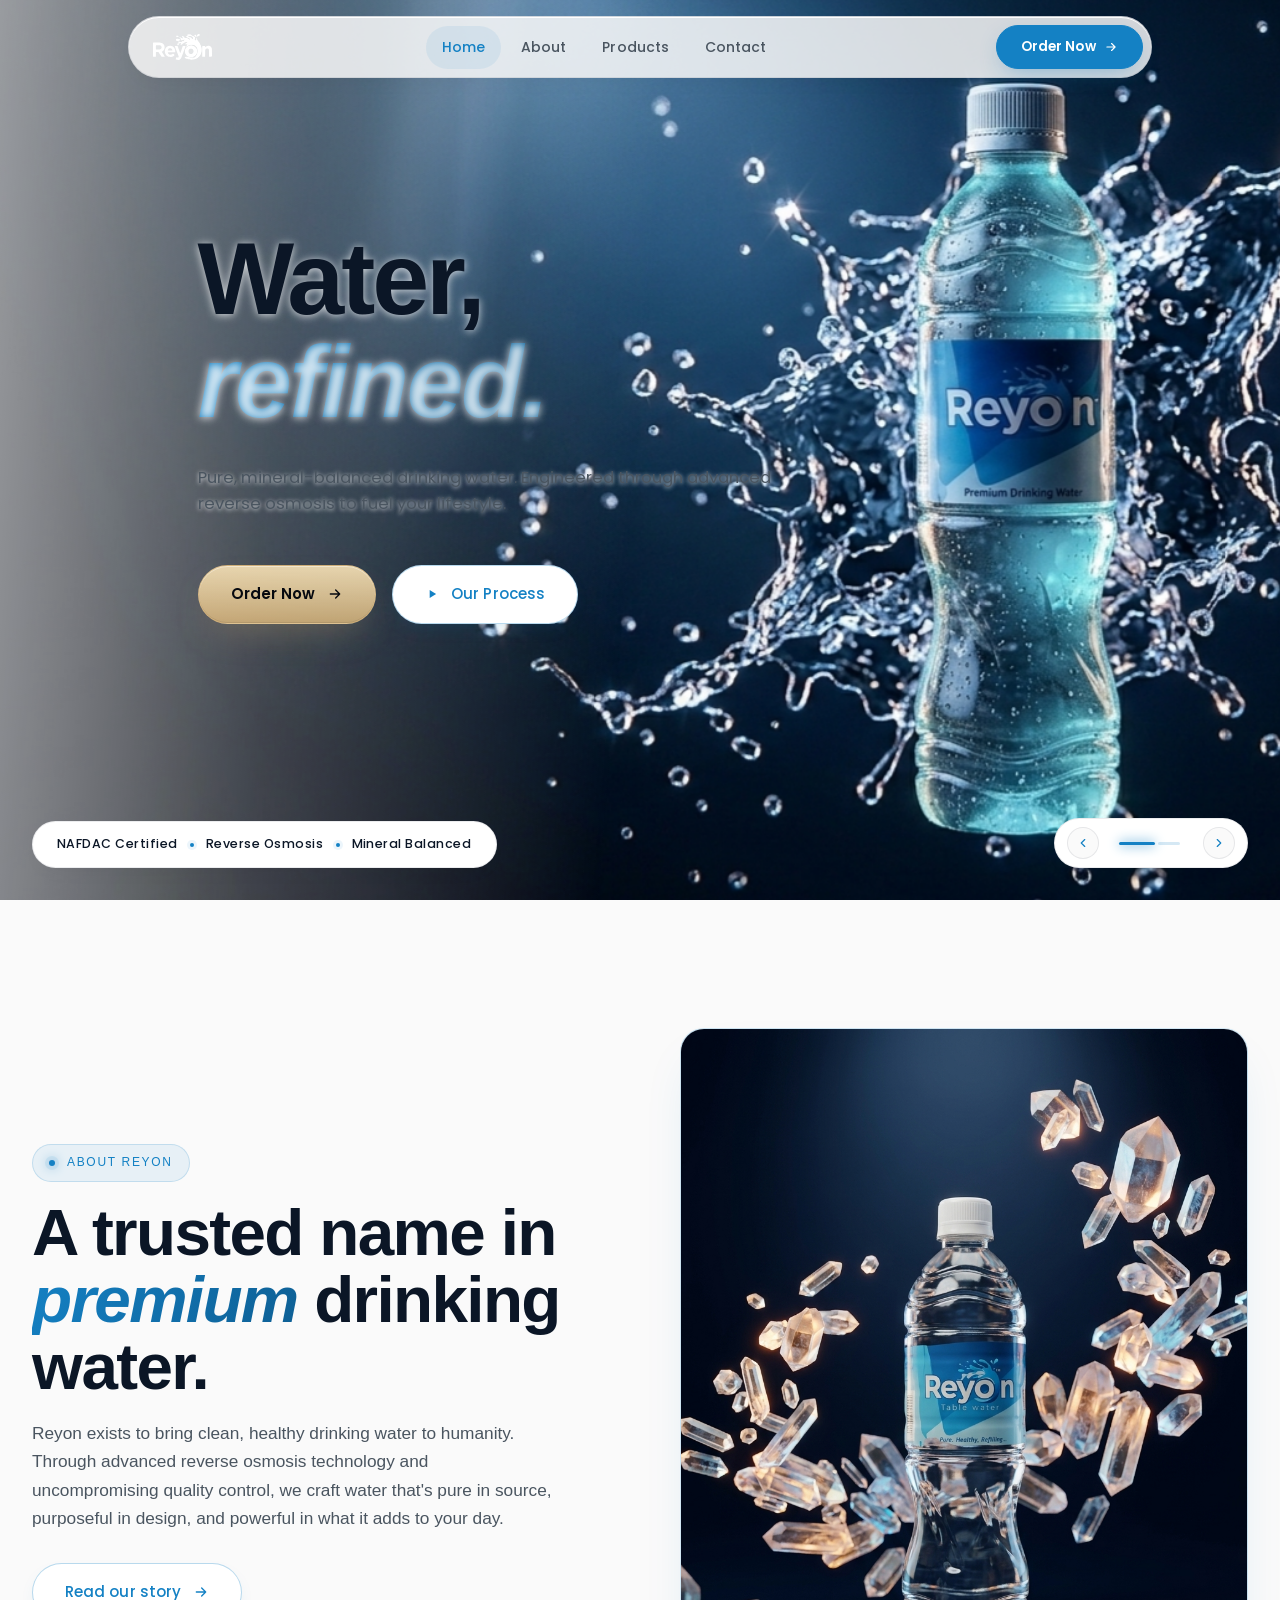
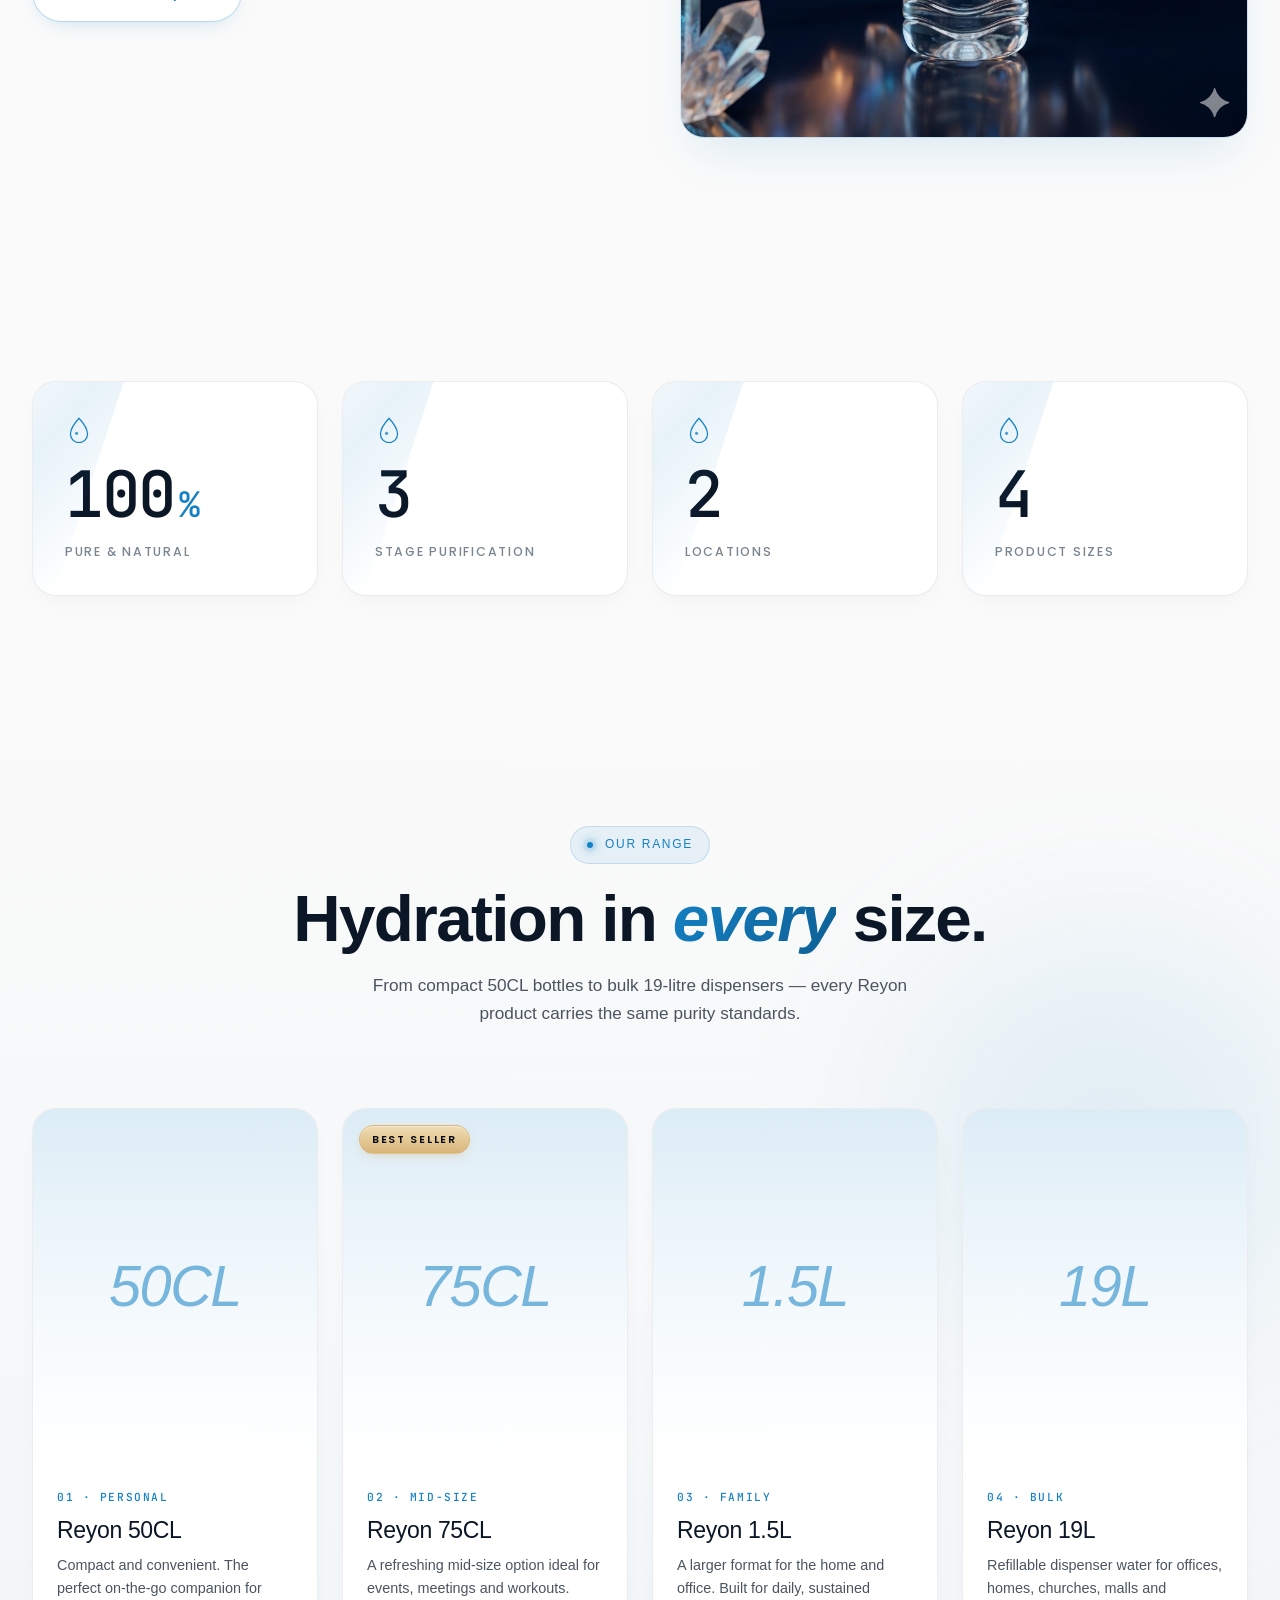
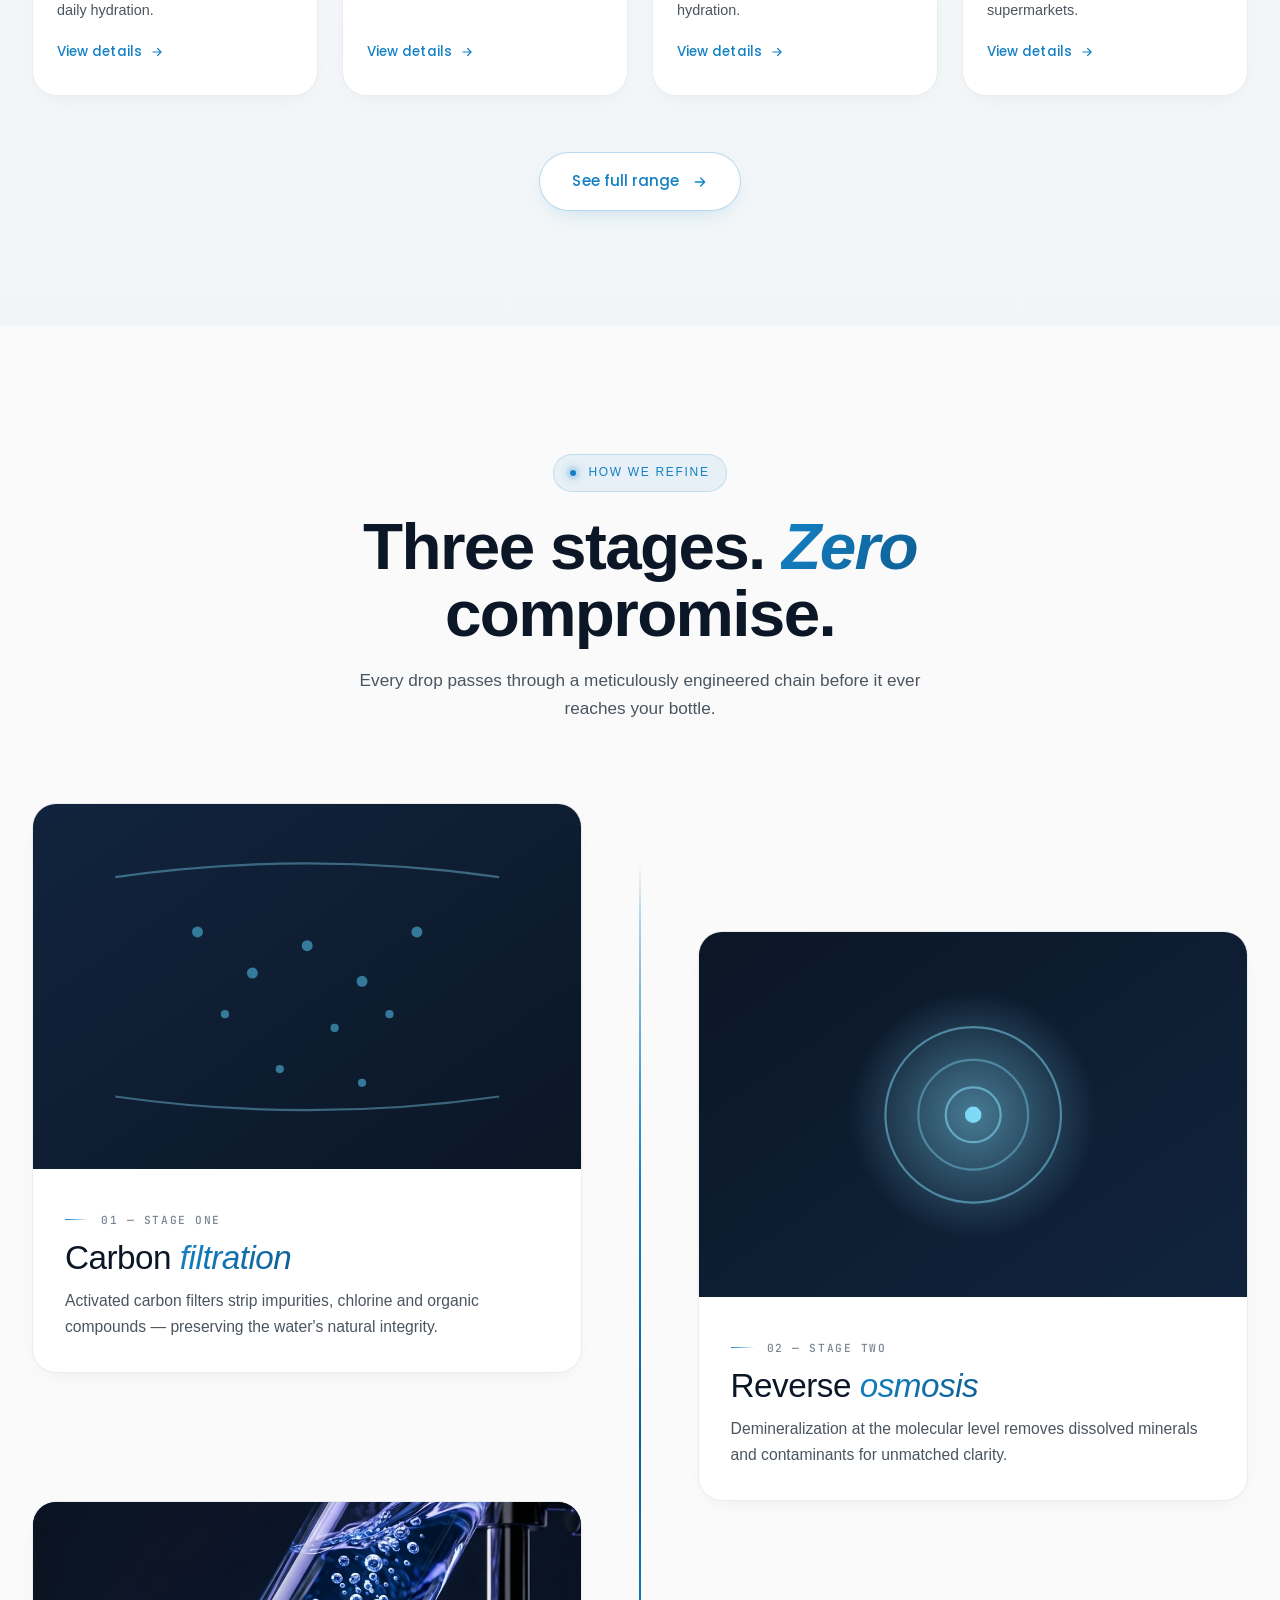
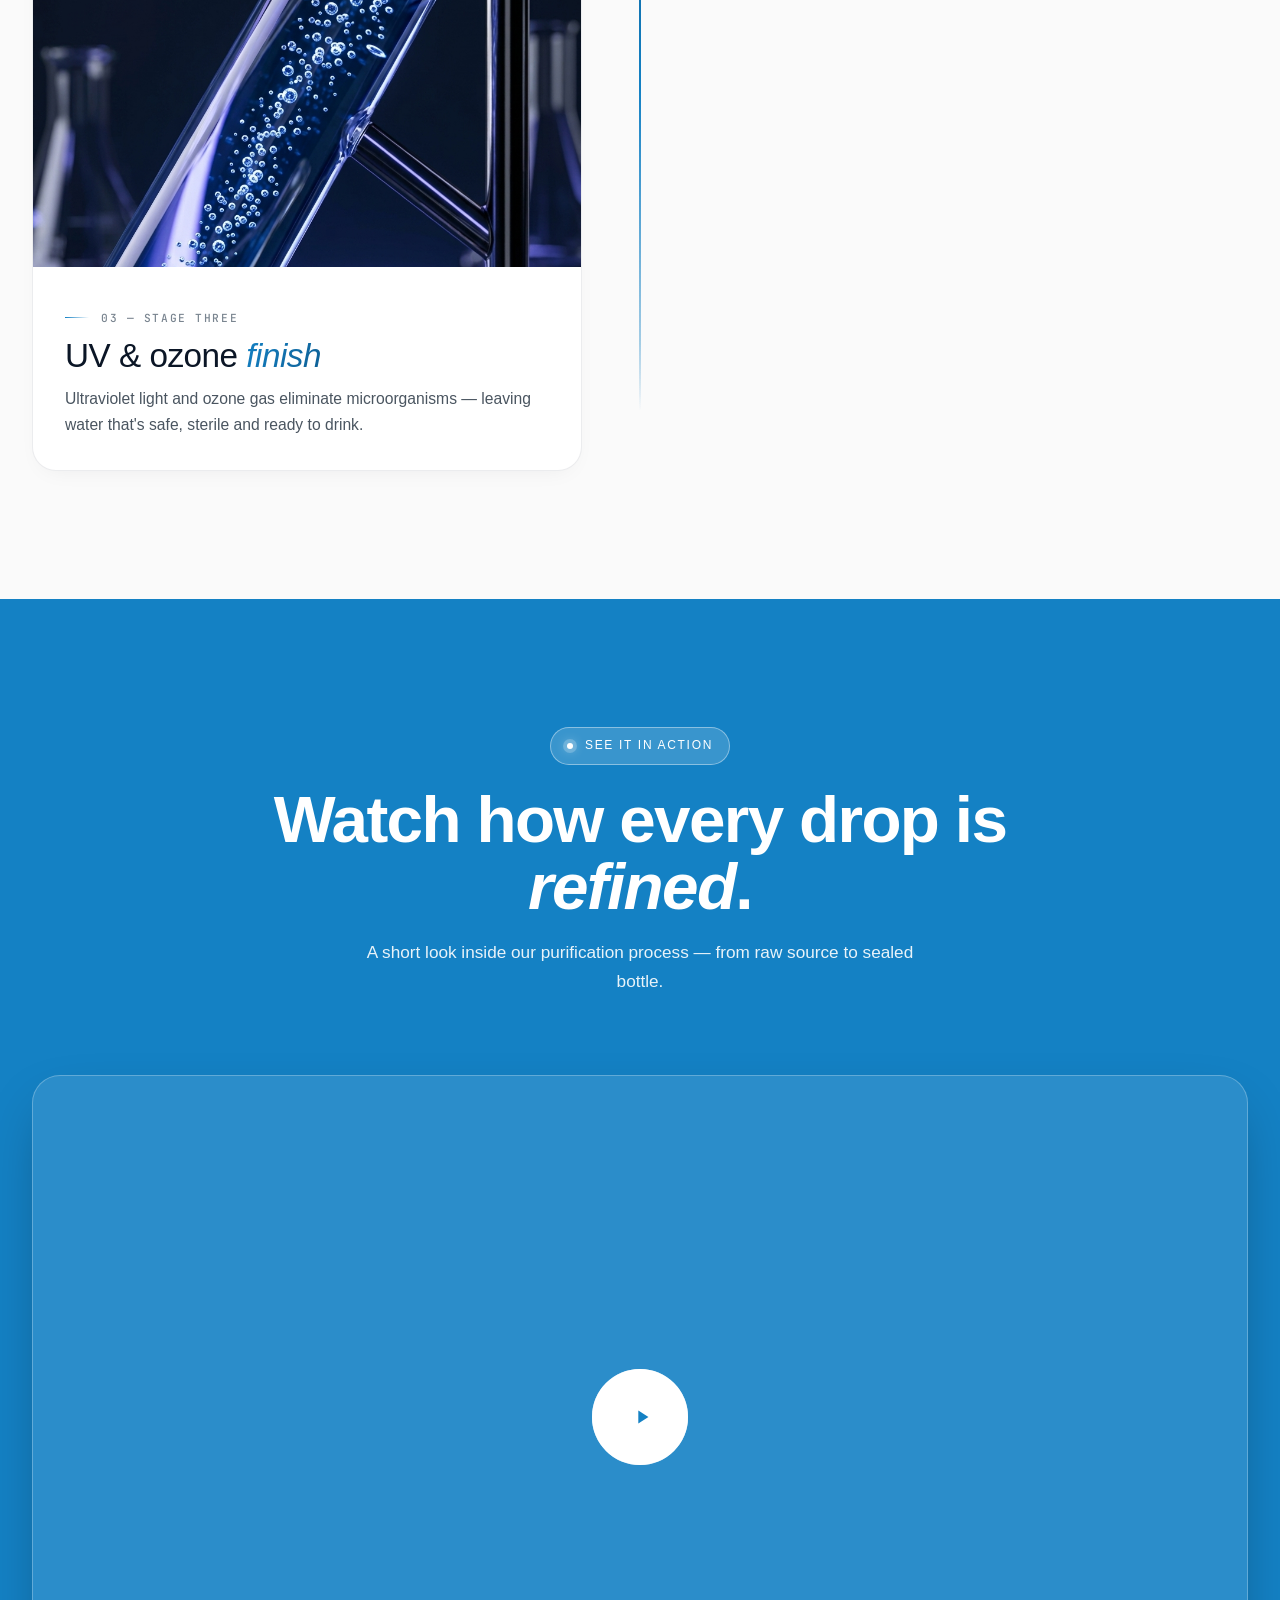
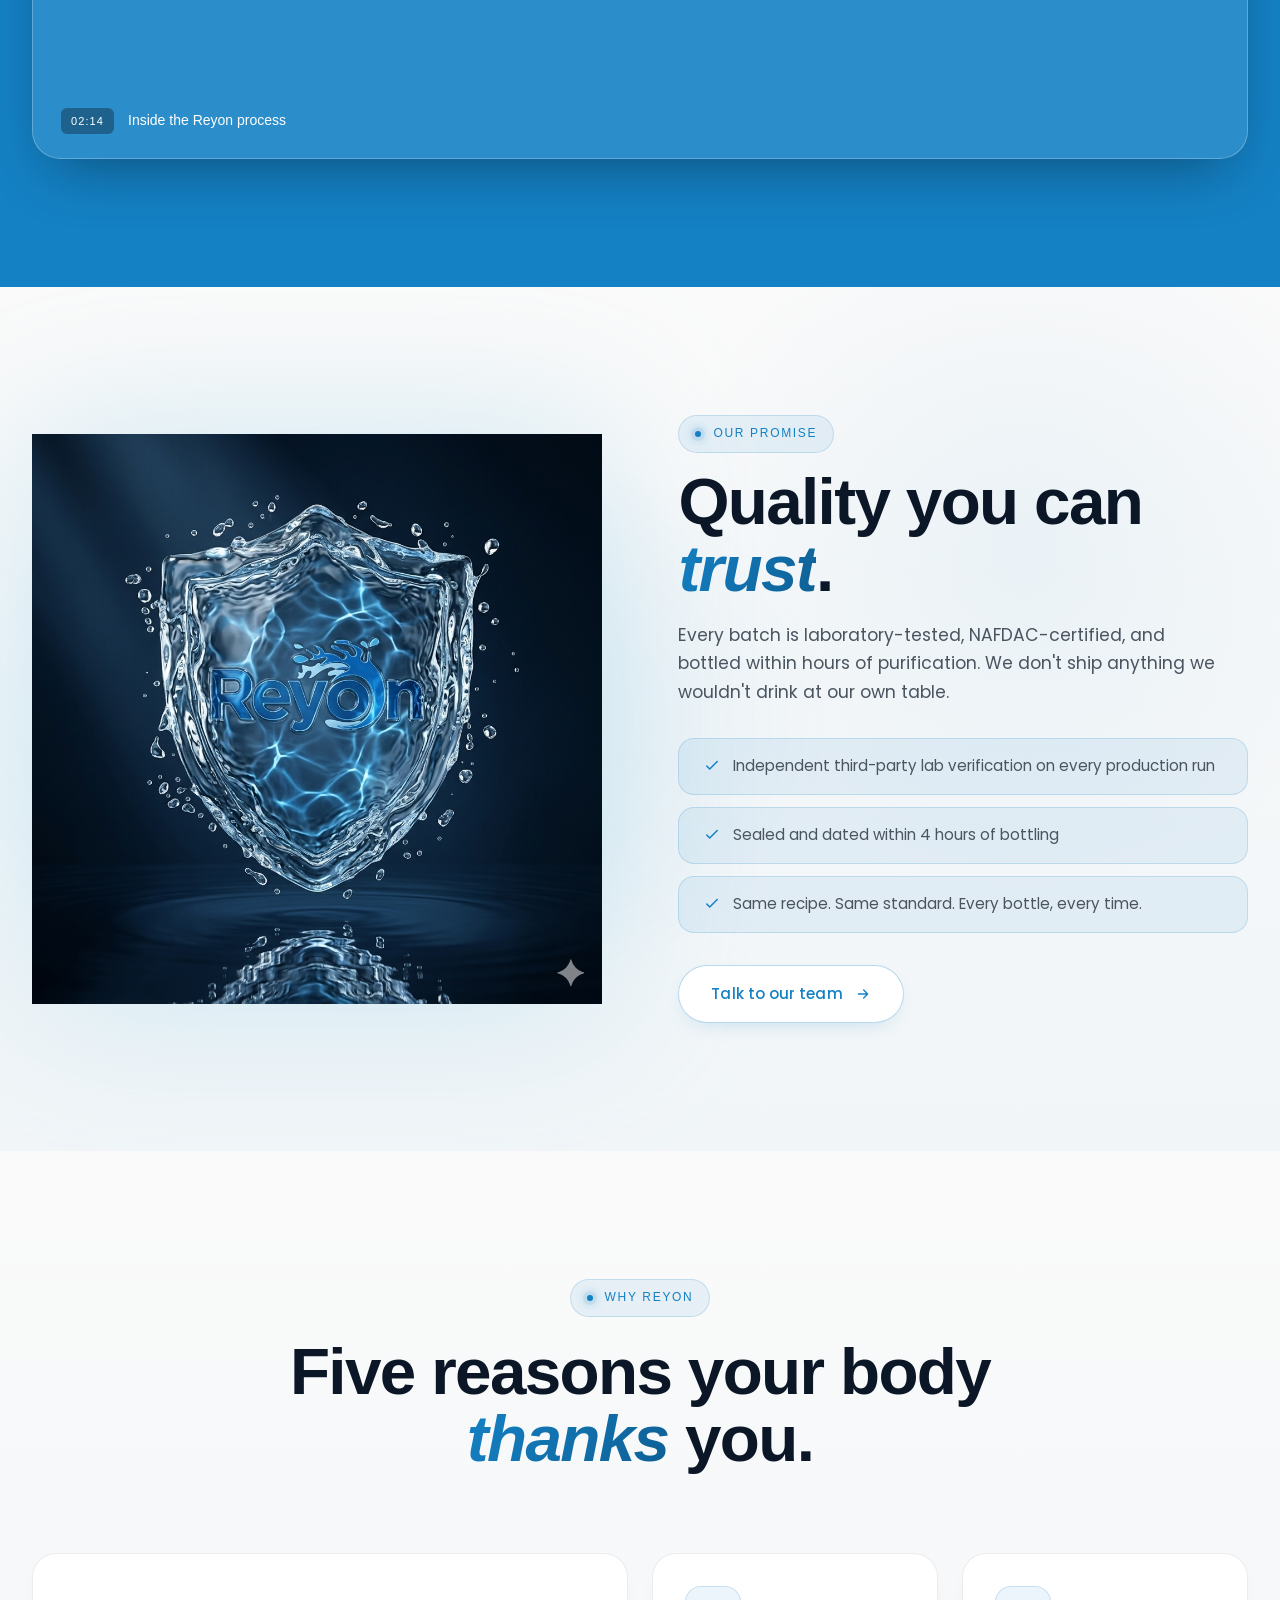
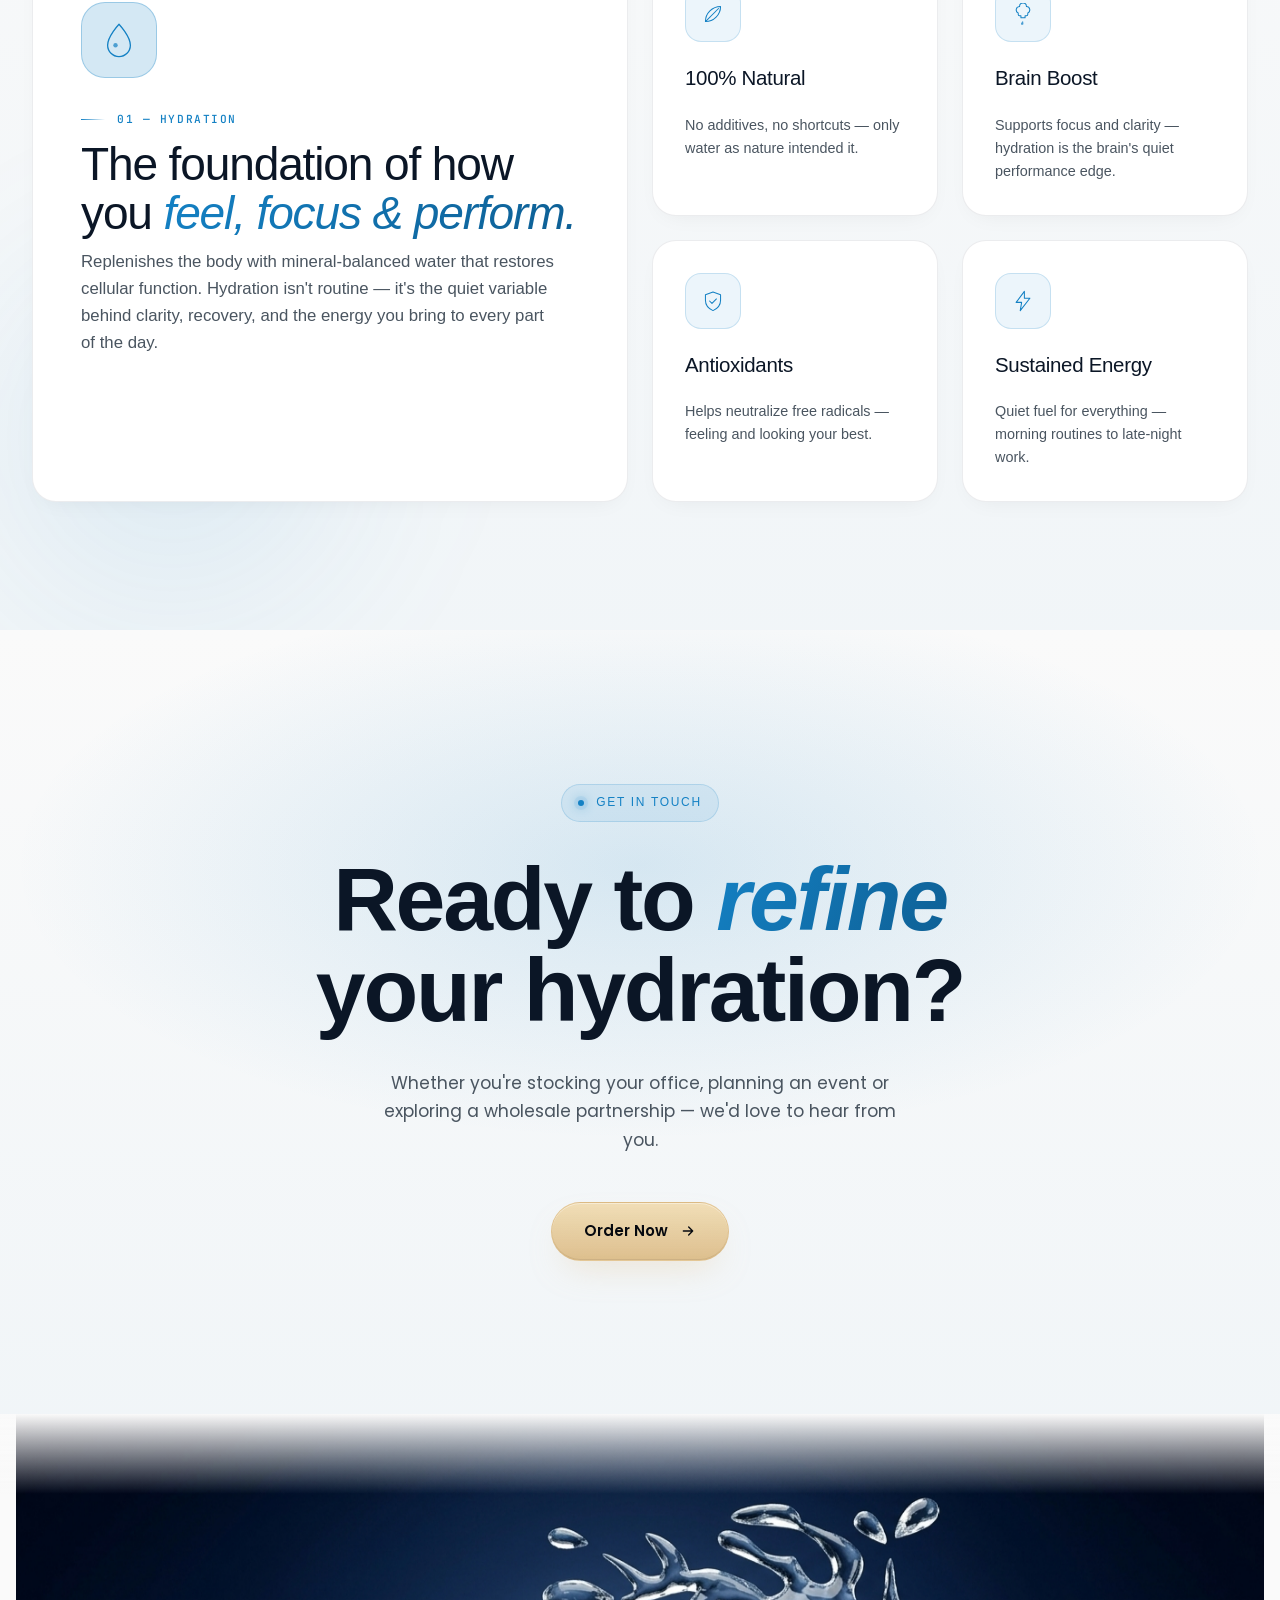
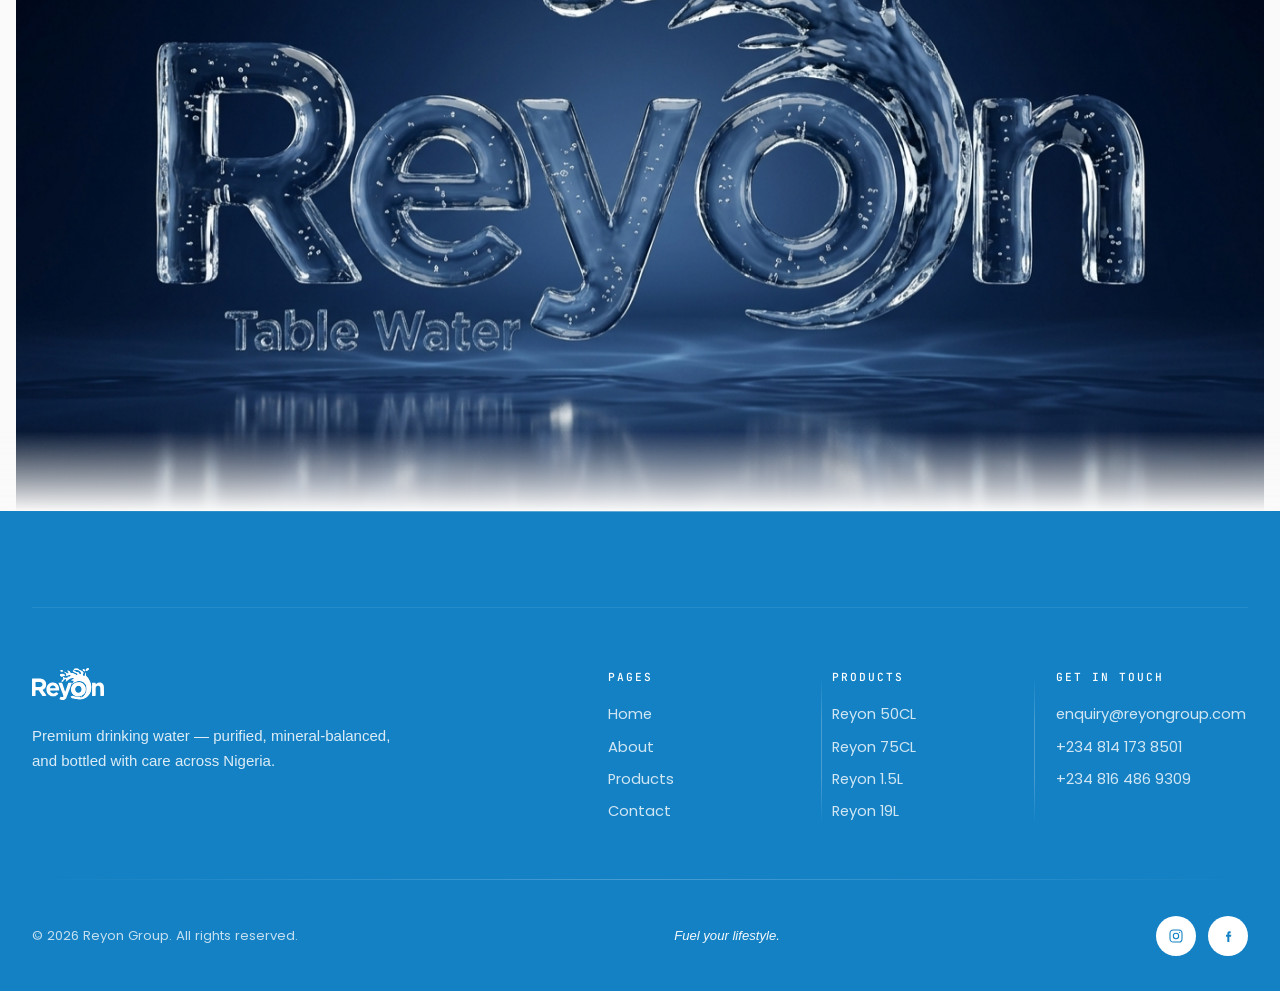
==== commit 95f51ed3: "About-preview gets a real image + fix invisible eyebrows on every blue section About preview right c" ====
--- a/index.html
+++ b/index.html
@@ -250,6 +250,13 @@
             <svg viewBox="0 0 24 24" width="16" height="16"><path d="M5 12h14M13 6l6 6-6 6" stroke="currentColor" stroke-width="2" fill="none" stroke-linecap="round" stroke-linejoin="round"/></svg>
           </a>
         </div>
+        <div class="about-preview__media reveal" data-reveal data-reveal-delay="200">
+          <img src="assets/img/hero-minerals.png"
+               alt="Reyon water bottle surrounded by floating natural minerals"
+               loading="lazy"
+               width="1280" height="1600"
+               class="about-preview__img" />
+        </div>
       </div>
     </section>
 
--- a/assets/css/tokens.css
+++ b/assets/css/tokens.css
@@ -7,9 +7,9 @@
   --ink:           #06090F;
   --midnight:      #0B1626;
   --abyss:         #11243D;
-  --glacier:       #4FB8E0;
-  --aqua-glow:     #7FD8F5;
-  --mist:          #D6ECF7;
+  --glacier:       #4FA8DC;
+  --aqua-glow:     #86C8E5;
+  --mist:          #DCE9F4;
   --champagne:     #D9B57A;
   --champagne-soft:#F0DCB3;
   --ice:           #F4FAFD;
@@ -18,11 +18,11 @@
   --glass-fill:    rgba(255, 255, 255, 0.06);
 
   /* ---------- PREMIUM LIGHT theme tokens ---------- */
-  --canvas:        #FAFCFE;     /* page background */
+  --canvas:        #FAFAFA;     /* page background — warm soft white */
   --paper:         #FFFFFF;     /* card surface (most opaque) */
   --mist-bg:       #E8F4FA;     /* mist-tinted section bg */
   --soft-mist:     #F2F8FB;     /* between canvas and mist-bg */
-  --ocean:         #0077B6;     /* deep accent on light */
+  --ocean:         #1481C4;     /* Brand blue — vibrant water-brand */
   --text-ink:      #0B1626;     /* primary text on light */
   --text-on-light: #3D4A56;     /* secondary text on light */
   --text-on-light-2:#6B7A87;    /* tertiary text on light */
@@ -101,7 +101,7 @@
     inset 0 -1px 0 rgba(255, 255, 255, 0.05);
 
   /* Color glows — used on hover */
-  --shadow-glacier-glow:   0 18px 50px -12px rgba(79, 184, 224, 0.42);
+  --shadow-glacier-glow:   0 18px 50px -12px rgba(20, 129, 196, 0.42);
   --shadow-champagne-glow: 0 18px 50px -12px rgba(217, 181, 122, 0.45);
   --shadow-aqua-pulse:     0 0 0 1px rgba(127, 216, 245, 0.35);
 
--- a/assets/css/style.css
+++ b/assets/css/style.css
@@ -16,7 +16,7 @@
   --primary:  #00D4F5;
   --bright:   #5DEFFF;
   --pale:     #B5F2FA;
-  --deep:     #0077B6;
+  --deep:     #1481C4;
   --ink-deep: #03045E;
 
   --text:        rgba(255, 255, 255, 0.96);
@@ -426,7 +426,7 @@
 .hero__mesh {
   position: absolute; inset: -10%;
   background:
-    radial-gradient(ellipse 60% 60% at 20% 20%, rgba(0, 119, 182, 0.5), transparent 60%),
+    radial-gradient(ellipse 60% 60% at 20% 20%, rgba(20, 129, 196, 0.5), transparent 60%),
     radial-gradient(ellipse 70% 60% at 80% 30%, rgba(0, 212, 245, 0.35), transparent 60%),
     radial-gradient(ellipse 50% 50% at 50% 90%, rgba(93, 239, 255, 0.25), transparent 70%),
     radial-gradient(ellipse 80% 60% at 70% 70%, rgba(3, 4, 94, 0.6), transparent 70%);
@@ -744,7 +744,7 @@
   top: 10%; right: -20%;
   width: 800px; height: 800px;
   border-radius: 50%;
-  background: radial-gradient(circle, rgba(0, 119, 182, 0.18), transparent 65%);
+  background: radial-gradient(circle, rgba(20, 129, 196, 0.18), transparent 65%);
   filter: blur(60px);
   pointer-events: none;
 }
@@ -829,7 +829,7 @@
   height: 100%;
   width: auto;
   transition: transform 700ms var(--ease);
-  filter: drop-shadow(0 30px 30px rgba(0, 119, 182, 0.4));
+  filter: drop-shadow(0 30px 30px rgba(20, 129, 196, 0.4));
 }
 .product:hover .product__media svg { transform: translateY(-8px) scale(1.06); }
 .product__halo {
@@ -911,7 +911,7 @@
   position: absolute; inset: 0;
   background:
     radial-gradient(ellipse 50% 40% at 20% 0%, rgba(0, 212, 245, 0.18), transparent 70%),
-    radial-gradient(ellipse 50% 40% at 80% 100%, rgba(0, 119, 182, 0.22), transparent 70%);
+    radial-gradient(ellipse 50% 40% at 80% 100%, rgba(20, 129, 196, 0.22), transparent 70%);
   pointer-events: none;
 }
 .process .container { position: relative; }
@@ -1423,7 +1423,7 @@
   margin: 0 auto;
   user-select: none;
   -webkit-user-drag: none;
-  filter: drop-shadow(0 0 80px rgba(127, 216, 245, 0.18));
+  filter: drop-shadow(0 0 80px rgba(134, 200, 229, 0.18));
   will-change: transform;
 }
 
@@ -2146,7 +2146,7 @@
   inset: 0;
   background:
     radial-gradient(ellipse 60% 80% at 0% 50%, rgba(0, 212, 245, 0.18), transparent 70%),
-    radial-gradient(ellipse 60% 80% at 100% 50%, rgba(0, 119, 182, 0.18), transparent 70%);
+    radial-gradient(ellipse 60% 80% at 100% 50%, rgba(20, 129, 196, 0.18), transparent 70%);
   z-index: -1;
   pointer-events: none;
 }
@@ -2240,7 +2240,7 @@
 .product-detail__media svg {
   height: 80%;
   width: auto;
-  filter: drop-shadow(0 30px 40px rgba(0, 119, 182, 0.45));
+  filter: drop-shadow(0 30px 40px rgba(20, 129, 196, 0.45));
 }
 .product-detail__media::before {
   content: "";
@@ -2394,7 +2394,7 @@
   isolation: isolate;
   overflow: hidden;
   border: 1px solid var(--glass-border);
-  background: linear-gradient(180deg, rgba(127, 216, 245, 0.20) 0%, rgba(127, 216, 245, 0.04) 100%);
+  background: linear-gradient(180deg, rgba(134, 200, 229, 0.20) 0%, rgba(134, 200, 229, 0.04) 100%);
   backdrop-filter: blur(20px) saturate(180%);
   -webkit-backdrop-filter: blur(20px) saturate(180%);
   box-shadow:
@@ -2410,7 +2410,7 @@
 .btn-liquid svg { display: inline-block; }
 .btn-liquid:hover {
   transform: translateY(-2px);
-  border-color: rgba(127, 216, 245, 0.5);
+  border-color: rgba(134, 200, 229, 0.5);
   box-shadow:
     inset 0 1px 0 rgba(255, 255, 255, 0.36),
     inset 0 -1px 0 rgba(255, 255, 255, 0.04),
@@ -2466,7 +2466,7 @@
   width: 12px; height: 12px;
   border-radius: 50%;
   background: var(--aqua-glow);
-  box-shadow: 0 0 12px var(--aqua-glow), 0 0 32px rgba(127, 216, 245, 0.5);
+  box-shadow: 0 0 12px var(--aqua-glow), 0 0 32px rgba(134, 200, 229, 0.5);
   pointer-events: none;
   z-index: var(--z-cursor);
   mix-blend-mode: screen;
@@ -2608,7 +2608,7 @@
   overflow: hidden;
   background:
     radial-gradient(ellipse 70% 60% at 70% 38%, var(--abyss) 0%, transparent 60%),
-    radial-gradient(ellipse 45% 50% at 30% 70%, rgba(79, 184, 224, 0.25) 0%, transparent 70%),
+    radial-gradient(ellipse 45% 50% at 30% 70%, rgba(79, 168, 220, 0.25) 0%, transparent 70%),
     radial-gradient(ellipse 80% 50% at 50% 100%, var(--midnight) 0%, transparent 70%),
     var(--midnight);
 }
@@ -2634,23 +2634,9 @@
     linear-gradient(180deg, transparent 60%, rgba(6, 9, 15, 0.4) 100%);
 }
 
-/* =========================================================
-   Watermark stripper — aggressive corner crop + matching ink
-   gradient overlay so the AI sparkle is gone regardless of
-   image rendered size.
-   ========================================================= */
-.hero__image,
-.logotype__img,
-.product-card__media img,
-.process-stage__media img,
-.promise__img,
-.blog-card__media img,
-.no-watermark {
-  -webkit-clip-path: polygon(0 0, 100% 0, 100% 88%, 92% 100%, 0 100%);
-  clip-path: polygon(0 0, 100% 0, 100% 88%, 92% 100%, 0 100%);
-}
-
-/* Pseudo-element corner mask — hides watermark with a triangular ink gradient */
+/* (Watermark masks removed — they were leaving visible dark squares on bright bg.
+   Native images are clean enough; if any AI sparkle remains it gets cropped by
+   object-fit: cover on the hero.) */
 .hero__media,
 .logotype__inner,
 .product-card__media,
@@ -2660,32 +2646,6 @@
   position: relative;
   isolation: isolate;
 }
-.hero__media::after,
-.logotype__inner::after,
-.product-card__media::after,
-.process-stage__media::after,
-.promise__media::after,
-.blog-card__media::after {
-  content: "";
-  position: absolute;
-  bottom: 0;
-  right: 0;
-  width: 14%;
-  aspect-ratio: 1 / 1;
-  max-width: 110px;
-  max-height: 110px;
-  background: radial-gradient(
-    ellipse at bottom right,
-    var(--ink) 0%,
-    var(--ink) 35%,
-    rgba(6, 9, 15, 0.6) 60%,
-    transparent 90%
-  );
-  z-index: 5;
-  pointer-events: none;
-}
-/* The promise image floats so its watermark moves with the float */
-.promise__media::after { display: none; } /* shield is centered + scaled, no fixed corner */
 
 /* Caustics overlay — turbulence at 6% */
 .hero__caustics {
@@ -2814,8 +2774,8 @@
   inset: 0;
   pointer-events: none;
   background:
-    radial-gradient(ellipse 50% 50% at 30% 50%, rgba(127, 216, 245, 0.16), transparent 70%),
-    radial-gradient(ellipse 40% 60% at 80% 30%, rgba(79, 184, 224, 0.12), transparent 70%);
+    radial-gradient(ellipse 50% 50% at 30% 50%, rgba(134, 200, 229, 0.16), transparent 70%),
+    radial-gradient(ellipse 40% 60% at 80% 30%, rgba(79, 168, 220, 0.12), transparent 70%);
 }
 .promise .container { position: relative; }
 .promise__inner {
@@ -2835,7 +2795,7 @@
   width: 100%;
   height: 100%;
   object-fit: contain;
-  filter: drop-shadow(0 0 80px rgba(127, 216, 245, 0.35));
+  filter: drop-shadow(0 0 80px rgba(134, 200, 229, 0.35));
   animation: promiseFloat 7s ease-in-out infinite;
 }
 @keyframes promiseFloat {
@@ -2847,7 +2807,7 @@
   inset: 12%;
   z-index: 1;
   border-radius: 50%;
-  background: radial-gradient(circle, rgba(127, 216, 245, 0.32) 0%, transparent 70%);
+  background: radial-gradient(circle, rgba(134, 200, 229, 0.32) 0%, transparent 70%);
   filter: blur(32px);
   animation: promisePulse 5s ease-in-out infinite;
 }
@@ -2881,8 +2841,8 @@
   gap: var(--space-12);
   padding: var(--space-16) var(--space-24);
   border-radius: var(--radius-2);
-  background: rgba(127, 216, 245, 0.05);
-  border: 1px solid rgba(127, 216, 245, 0.16);
+  background: rgba(134, 200, 229, 0.05);
+  border: 1px solid rgba(134, 200, 229, 0.16);
   font-family: var(--font-body);
   font-size: 0.95rem;
   color: var(--mist);
@@ -2922,7 +2882,7 @@
   position: absolute;
   bottom: -10%; left: -10%;
   width: 600px; height: 600px;
-  background: radial-gradient(circle, rgba(127, 216, 245, 0.14), transparent 70%);
+  background: radial-gradient(circle, rgba(134, 200, 229, 0.14), transparent 70%);
   filter: blur(60px);
   pointer-events: none;
 }
@@ -2952,7 +2912,7 @@
   content: "";
   position: absolute;
   inset: 0;
-  background: radial-gradient(circle 220px at var(--mx, 50%) var(--my, 50%), rgba(127, 216, 245, 0.16), transparent 70%);
+  background: radial-gradient(circle 220px at var(--mx, 50%) var(--my, 50%), rgba(134, 200, 229, 0.16), transparent 70%);
   opacity: 0;
   transition: opacity 380ms var(--ease-out);
   pointer-events: none;
@@ -2960,7 +2920,7 @@
 }
 .benefit-card:hover {
   transform: translateY(-4px);
-  border-color: rgba(127, 216, 245, 0.32);
+  border-color: rgba(134, 200, 229, 0.32);
   box-shadow: var(--shadow-glass-lift);
 }
 .benefit-card:hover::after { opacity: 1; }
@@ -2986,8 +2946,8 @@
   width: 56px; height: 56px;
   border-radius: var(--radius-2);
   display: grid; place-items: center;
-  background: rgba(127, 216, 245, 0.08);
-  border: 1px solid rgba(127, 216, 245, 0.22);
+  background: rgba(134, 200, 229, 0.08);
+  border: 1px solid rgba(134, 200, 229, 0.22);
   color: var(--glacier);
   flex-shrink: 0;
   transition: transform 480ms var(--ease-out);
@@ -3081,7 +3041,7 @@
   pointer-events: none;
   background:
     radial-gradient(ellipse 60% 40% at 50% 30%, rgba(217, 181, 122, 0.18), transparent 70%),
-    radial-gradient(ellipse 70% 50% at 50% 100%, rgba(127, 216, 245, 0.18), transparent 70%);
+    radial-gradient(ellipse 70% 50% at 50% 100%, rgba(134, 200, 229, 0.18), transparent 70%);
 }
 .cta-final .container { position: relative; }
 .cta-final__inner {
@@ -3353,8 +3313,8 @@
   inset: 0;
   pointer-events: none;
   background:
-    radial-gradient(ellipse 50% 40% at 20% 0%,  rgba(127, 216, 245, 0.16), transparent 70%),
-    radial-gradient(ellipse 50% 40% at 80% 100%, rgba(79, 184, 224, 0.18), transparent 70%);
+    radial-gradient(ellipse 50% 40% at 20% 0%,  rgba(134, 200, 229, 0.16), transparent 70%),
+    radial-gradient(ellipse 50% 40% at 80% 100%, rgba(79, 168, 220, 0.18), transparent 70%);
 }
 .process-flow .container { position: relative; }
 
@@ -3379,8 +3339,8 @@
   margin-left: -1px;
   background: linear-gradient(180deg,
     transparent 0%,
-    rgba(127, 216, 245, 0.18) 6%,
-    rgba(127, 216, 245, 0.18) 94%,
+    rgba(134, 200, 229, 0.18) 6%,
+    rgba(134, 200, 229, 0.18) 94%,
     transparent 100%);
   border-radius: 2px;
   overflow: hidden;
@@ -3391,13 +3351,13 @@
   inset: 0;
   background: linear-gradient(180deg,
     transparent 0%,
-    rgba(127, 216, 245, 0.45) 28%,
+    rgba(134, 200, 229, 0.45) 28%,
     rgba(255, 255, 255, 0.85) 50%,
-    rgba(79, 184, 224, 0.45) 72%,
+    rgba(79, 168, 220, 0.45) 72%,
     transparent 100%);
   background-size: 100% 240%;
   background-position: 0 100%;
-  filter: drop-shadow(0 0 6px rgba(127, 216, 245, 0.7));
+  filter: drop-shadow(0 0 6px rgba(134, 200, 229, 0.7));
   animation: lineFlow 3.6s linear infinite;
 }
 @keyframes lineFlow {
@@ -3418,12 +3378,12 @@
 }
 .process-stage:hover {
   transform: translateY(-4px);
-  border-color: rgba(127, 216, 245, 0.32);
+  border-color: rgba(134, 200, 229, 0.32);
   box-shadow:
     0 8px 32px rgba(0, 0, 0, 0.4),
     inset 0 1px 0 rgba(255, 255, 255, 0.26),
     inset 0 -1px 0 rgba(255, 255, 255, 0.05),
-    0 28px 70px -22px rgba(127, 216, 245, 0.32);
+    0 28px 70px -22px rgba(134, 200, 229, 0.32);
 }
 
 /* Alternating positions */
@@ -3439,7 +3399,7 @@
   border-radius: 50%;
   background: radial-gradient(circle, var(--aqua-glow) 0%, var(--glacier) 80%);
   box-shadow:
-    0 0 0 4px rgba(127, 216, 245, 0.18),
+    0 0 0 4px rgba(134, 200, 229, 0.18),
     0 0 22px var(--aqua-glow);
   z-index: 3;
 }
@@ -3455,7 +3415,7 @@
   position: absolute;
   inset: -3px;
   border-radius: 50%;
-  border: 1.5px solid rgba(127, 216, 245, 0.5);
+  border: 1.5px solid rgba(134, 200, 229, 0.5);
   animation: nodePulse 2.4s var(--ease-out) infinite;
 }
 @keyframes nodePulse {
@@ -3587,7 +3547,7 @@
   position: absolute;
   top: 10%; right: -10%;
   width: 600px; height: 600px;
-  background: radial-gradient(circle, rgba(79, 184, 224, 0.16), transparent 70%);
+  background: radial-gradient(circle, rgba(79, 168, 220, 0.16), transparent 70%);
   filter: blur(60px);
   pointer-events: none;
 }
@@ -3611,12 +3571,12 @@
 }
 .product-card:hover {
   transform: translateY(-6px);
-  border-color: rgba(127, 216, 245, 0.38);
+  border-color: rgba(134, 200, 229, 0.38);
   box-shadow:
     0 8px 32px rgba(0, 0, 0, 0.35),
     inset 0 1px 0 rgba(255, 255, 255, 0.28),
     inset 0 -1px 0 rgba(255, 255, 255, 0.05),
-    0 28px 70px -22px rgba(127, 216, 245, 0.4);
+    0 28px 70px -22px rgba(134, 200, 229, 0.4);
 }
 
 /* Best Seller — thin champagne border */
@@ -3680,7 +3640,7 @@
   display: grid;
   place-items: center;
   background:
-    radial-gradient(ellipse 60% 60% at 50% 35%, rgba(127, 216, 245, 0.22), transparent 70%),
+    radial-gradient(ellipse 60% 60% at 50% 35%, rgba(134, 200, 229, 0.22), transparent 70%),
     linear-gradient(180deg, var(--abyss) 0%, var(--midnight) 100%);
 }
 .product-card__volume {
@@ -3781,7 +3741,7 @@
   left: 50%;
   width: clamp(120px, 18vw, 200px);
   aspect-ratio: 200 / 240;
-  filter: drop-shadow(0 0 80px rgba(127, 216, 245, 0.55));
+  filter: drop-shadow(0 0 80px rgba(134, 200, 229, 0.55));
   transform: translate(-50%, -180%);
   animation:
     wowFall 700ms cubic-bezier(0.55, 0, 0.7, 0) forwards,
@@ -3835,7 +3795,7 @@
   height: 60px;
   margin-left: -30px;
   margin-top: -30px;
-  border: 2px solid rgba(127, 216, 245, 0.5);
+  border: 2px solid rgba(134, 200, 229, 0.5);
   border-radius: 50%;
   transform: scale(0);
   opacity: 0;
@@ -3925,14 +3885,14 @@
   position: absolute;
   top: 0; left: -40%;
   width: 60%; height: 100%;
-  background: linear-gradient(120deg, transparent, rgba(127, 216, 245, 0.18), transparent);
+  background: linear-gradient(120deg, transparent, rgba(134, 200, 229, 0.18), transparent);
   transform: skewX(-18deg);
   transition: left 900ms var(--ease-out);
   pointer-events: none;
 }
 .stat-card:hover {
   transform: translateY(-4px);
-  border-color: rgba(127, 216, 245, 0.32);
+  border-color: rgba(134, 200, 229, 0.32);
   box-shadow: var(--shadow-glass-lift);
 }
 .stat-card:hover::after { left: 110%; }
@@ -3959,7 +3919,7 @@
   transform: translate(-50%, -110%) scale(0);
   opacity: 0;
   pointer-events: none;
-  filter: drop-shadow(0 0 6px rgba(127, 216, 245, 0.6));
+  filter: drop-shadow(0 0 6px rgba(134, 200, 229, 0.6));
 }
 .stat-card.is-dripped .stat-card__drop {
   animation: statDrop 1.4s var(--ease-out) forwards;
@@ -4050,15 +4010,15 @@
 @keyframes navAquaPulse {
   0% {
     border-color: var(--glass-border);
-    box-shadow: var(--shadow-glass), 0 0 0 0 rgba(127, 216, 245, 0);
+    box-shadow: var(--shadow-glass), 0 0 0 0 rgba(134, 200, 229, 0);
   }
   22% {
-    border-color: rgba(127, 216, 245, 0.55);
-    box-shadow: var(--shadow-glass), 0 0 28px 4px rgba(127, 216, 245, 0.4);
+    border-color: rgba(134, 200, 229, 0.55);
+    box-shadow: var(--shadow-glass), 0 0 28px 4px rgba(134, 200, 229, 0.4);
   }
   100% {
     border-color: var(--glass-border);
-    box-shadow: var(--shadow-glass), 0 0 0 0 rgba(127, 216, 245, 0);
+    box-shadow: var(--shadow-glass), 0 0 0 0 rgba(134, 200, 229, 0);
   }
 }
 
@@ -4084,7 +4044,7 @@
 }
 .nav__brand:hover .nav__brand-logo {
   transform: scale(1.04);
-  filter: drop-shadow(0 0 12px rgba(127, 216, 245, 0.4));
+  filter: drop-shadow(0 0 12px rgba(134, 200, 229, 0.4));
 }
 @media (max-width: 760px) { .nav__brand-logo { height: 22px; } }
 
@@ -4093,7 +4053,7 @@
   height: 32px;
   width: auto;
   display: block;
-  filter: drop-shadow(0 0 18px rgba(127, 216, 245, 0.18));
+  filter: drop-shadow(0 0 18px rgba(134, 200, 229, 0.18));
 }
 @media (max-width: 760px) { .footer__brand-logo { height: 28px; } }
 
@@ -4125,7 +4085,7 @@
 }
 .nav__link.is-active {
   color: var(--glacier);
-  background: rgba(79, 184, 224, 0.12);
+  background: rgba(79, 168, 220, 0.12);
 }
 .nav__link::before { display: none; } /* kill v2 underline */
 
@@ -4281,7 +4241,7 @@
 /* Page heroes (about, products, contact) — light editorial openers */
 .page-hero {
   background:
-    radial-gradient(ellipse 60% 50% at 70% 30%, rgba(127, 216, 245, 0.22) 0%, transparent 70%),
+    radial-gradient(ellipse 60% 50% at 70% 30%, rgba(134, 200, 229, 0.22) 0%, transparent 70%),
     radial-gradient(ellipse 50% 60% at 30% 80%, rgba(217, 181, 122, 0.10) 0%, transparent 70%),
     var(--canvas);
 }
@@ -4371,8 +4331,8 @@
 body .story .eyebrow,
 body .page-hero .eyebrow,
 body .related .eyebrow {
-  background: rgba(0, 119, 182, 0.08);
-  border-color: rgba(0, 119, 182, 0.22);
+  background: rgba(20, 129, 196, 0.08);
+  border-color: rgba(20, 129, 196, 0.22);
   color: var(--ocean);
 }
 body .page-hero .eyebrow--light,
@@ -4392,7 +4352,7 @@
 body .page-hero .eyebrow__dot,
 body .related .eyebrow__dot {
   background: var(--ocean);
-  box-shadow: 0 0 0 4px rgba(0,119,182,.12), 0 0 12px rgba(0,119,182,.5);
+  box-shadow: 0 0 0 4px rgba(20, 129, 196,.12), 0 0 12px rgba(20, 129, 196,.5);
 }
 
 /* ----- 5. Stats cards on light ----- */
@@ -4402,7 +4362,7 @@
 .stats .stat-card__suffix { color: var(--champagne); }
 .stats .stat-card__label { color: var(--text-on-light-2); }
 .stats .stat-card::after {
-  background: linear-gradient(120deg, transparent, rgba(0, 119, 182, 0.10), transparent);
+  background: linear-gradient(120deg, transparent, rgba(20, 129, 196, 0.10), transparent);
 }
 
 /* ----- 6. Products on light ----- */
@@ -4412,7 +4372,7 @@
 }
 .products-glass .product-card__media-fallback {
   background:
-    radial-gradient(ellipse 70% 70% at 50% 30%, rgba(0, 119, 182, 0.10), transparent 70%),
+    radial-gradient(ellipse 70% 70% at 50% 30%, rgba(20, 129, 196, 0.10), transparent 70%),
     linear-gradient(180deg, var(--mist-bg) 0%, var(--paper) 100%);
 }
 .products-glass .product-card__volume {
@@ -4427,11 +4387,11 @@
 .products-glass .product-card--featured .product-card__link { color: #8E6F2C; }
 
 .products-glass .product-card:hover {
-  border-color: rgba(0, 119, 182, 0.32);
+  border-color: rgba(20, 129, 196, 0.32);
   box-shadow:
     0 1px 0 rgba(255, 255, 255, 0.95) inset,
     0 -1px 0 rgba(11, 22, 38, 0.04) inset,
-    0 24px 50px -16px rgba(0, 119, 182, 0.25);
+    0 24px 50px -16px rgba(20, 129, 196, 0.25);
 }
 .products-glass .product-card--featured {
   border-color: rgba(217, 181, 122, 0.42);
@@ -4447,27 +4407,27 @@
 /* ----- 7. Promise on light ----- */
 .promise__bg {
   background:
-    radial-gradient(ellipse 50% 50% at 30% 50%, rgba(0, 119, 182, 0.10), transparent 70%),
-    radial-gradient(ellipse 40% 60% at 80% 30%, rgba(127, 216, 245, 0.18), transparent 70%);
+    radial-gradient(ellipse 50% 50% at 30% 50%, rgba(20, 129, 196, 0.10), transparent 70%),
+    radial-gradient(ellipse 40% 60% at 80% 30%, rgba(134, 200, 229, 0.18), transparent 70%);
 }
 .promise__halo {
-  background: radial-gradient(circle, rgba(0, 119, 182, 0.18) 0%, transparent 70%);
+  background: radial-gradient(circle, rgba(20, 129, 196, 0.18) 0%, transparent 70%);
 }
 .promise__list li {
-  background: rgba(0, 119, 182, 0.04);
-  border-color: rgba(0, 119, 182, 0.16);
+  background: rgba(20, 129, 196, 0.04);
+  border-color: rgba(20, 129, 196, 0.16);
   color: var(--text-on-light);
 }
 .promise__list svg { color: var(--ocean); }
 
 /* ----- 8. Why bento on light ----- */
 .why-bento::before {
-  background: radial-gradient(circle, rgba(0, 119, 182, 0.10), transparent 65%);
+  background: radial-gradient(circle, rgba(20, 129, 196, 0.10), transparent 65%);
 }
 .why-bento .benefit-card { color: var(--text-ink); }
 .why-bento .benefit-card__icon {
-  background: rgba(0, 119, 182, 0.08);
-  border-color: rgba(0, 119, 182, 0.22);
+  background: rgba(20, 129, 196, 0.08);
+  border-color: rgba(20, 129, 196, 0.22);
   color: var(--ocean);
 }
 .why-bento .benefit-card--lg .benefit-card__icon {
@@ -4497,7 +4457,7 @@
 .cta-final__bg {
   background:
     radial-gradient(ellipse 70% 50% at 50% 30%, rgba(217, 181, 122, 0.20), transparent 70%),
-    radial-gradient(ellipse 80% 50% at 50% 100%, rgba(127, 216, 245, 0.22), transparent 70%);
+    radial-gradient(ellipse 80% 50% at 50% 100%, rgba(134, 200, 229, 0.22), transparent 70%);
 }
 .cta-final__title { color: var(--text-ink); }
 .cta-final__title em {
@@ -4523,16 +4483,16 @@
   color: var(--text-ink);
 }
 .locations .location:hover {
-  border-color: rgba(0, 119, 182, 0.28);
-  box-shadow: 0 24px 50px -16px rgba(0, 119, 182, 0.20);
+  border-color: rgba(20, 129, 196, 0.28);
+  box-shadow: 0 24px 50px -16px rgba(20, 129, 196, 0.20);
 }
 .locations .location::before {
-  background: radial-gradient(circle, rgba(0, 119, 182, 0.16), transparent 70%);
+  background: radial-gradient(circle, rgba(20, 129, 196, 0.16), transparent 70%);
 }
 .locations .location__head h3 { color: var(--text-ink); }
 .locations .location__badge {
-  background: rgba(0, 119, 182, 0.08);
-  border-color: rgba(0, 119, 182, 0.22);
+  background: rgba(20, 129, 196, 0.08);
+  border-color: rgba(20, 129, 196, 0.22);
   color: var(--ocean);
 }
 .locations .location__address { color: var(--text-on-light); }
@@ -4540,8 +4500,8 @@
 .locations .location__row:hover { color: var(--text-ink); }
 .locations .location__row svg { color: var(--ocean); }
 .locations .location__btn {
-  background: rgba(0, 119, 182, 0.08);
-  border-color: rgba(0, 119, 182, 0.22);
+  background: rgba(20, 129, 196, 0.08);
+  border-color: rgba(20, 129, 196, 0.22);
   color: var(--ocean);
 }
 .locations .location__btn:hover { background: var(--ocean); color: #fff; border-color: var(--ocean); }
@@ -4554,7 +4514,7 @@
   box-shadow: 0 24px 50px -20px rgba(11, 22, 38, 0.10);
 }
 .contact__form::before {
-  background: linear-gradient(90deg, transparent, rgba(0, 119, 182, 0.4), transparent);
+  background: linear-gradient(90deg, transparent, rgba(20, 129, 196, 0.4), transparent);
 }
 .contact .field input,
 .contact .field textarea,
@@ -4571,12 +4531,12 @@
 .contact .field select:valid + label { color: var(--ocean); }
 .contact .field__line { background: linear-gradient(90deg, var(--ocean), var(--glacier)); }
 .contact .field select {
-  background-image: url("data:image/svg+xml,%3Csvg xmlns='http://www.w3.org/2000/svg' width='12' height='8' viewBox='0 0 12 8' fill='none'%3E%3Cpath d='M1 1.5L6 6.5L11 1.5' stroke='%230077B6' stroke-width='2' stroke-linecap='round' stroke-linejoin='round'/%3E%3C/svg%3E");
+  background-image: url("data:image/svg+xml,%3Csvg xmlns='http://www.w3.org/2000/svg' width='12' height='8' viewBox='0 0 12 8' fill='none'%3E%3Cpath d='M1 1.5L6 6.5L11 1.5' stroke='%231481C4' stroke-width='2' stroke-linecap='round' stroke-linejoin='round'/%3E%3C/svg%3E");
 }
 .contact .field select option { background: var(--paper); color: var(--text-ink); }
 .contact__success {
-  background: rgba(0, 119, 182, 0.08);
-  border-color: rgba(0, 119, 182, 0.25);
+  background: rgba(20, 129, 196, 0.08);
+  border-color: rgba(20, 129, 196, 0.25);
   color: var(--ocean);
 }
 
@@ -4585,9 +4545,9 @@
   border-color: var(--line-light);
   color: var(--text-ink);
 }
-.contact__chip:hover { background: rgba(0, 119, 182, 0.05); border-color: rgba(0, 119, 182, 0.25); }
+.contact__chip:hover { background: rgba(20, 129, 196, 0.05); border-color: rgba(20, 129, 196, 0.25); }
 .contact__chip-icon {
-  background: rgba(0, 119, 182, 0.08);
+  background: rgba(20, 129, 196, 0.08);
   color: var(--ocean);
   box-shadow: none;
 }
@@ -4612,7 +4572,7 @@
 .products-page .product-detail { border-bottom-color: var(--line-light); }
 .products-page .product-detail__media {
   background:
-    radial-gradient(ellipse 70% 80% at 50% 30%, rgba(0, 119, 182, 0.10), transparent 70%),
+    radial-gradient(ellipse 70% 80% at 50% 30%, rgba(20, 129, 196, 0.10), transparent 70%),
     var(--paper);
   border-color: var(--line-light);
 }
@@ -4626,8 +4586,8 @@
 }
 .products-page .product-detail__desc { color: var(--text-on-light); }
 .products-page .product-detail__features div {
-  background: rgba(0, 119, 182, 0.04);
-  border-color: rgba(0, 119, 182, 0.16);
+  background: rgba(20, 129, 196, 0.04);
+  border-color: rgba(20, 129, 196, 0.16);
 }
 .products-page .product-detail__features svg { color: var(--ocean); }
 .products-page .product-detail__features small { color: var(--text-on-light-2); }
@@ -4691,8 +4651,8 @@
 }
 .nav__brand { color: var(--text-ink); }
 .nav__link { color: var(--text-on-light); }
-.nav__link:hover { color: var(--text-ink); background: rgba(0, 119, 182, 0.06); }
-.nav__link.is-active { color: var(--ocean); background: rgba(0, 119, 182, 0.10); }
+.nav__link:hover { color: var(--text-ink); background: rgba(20, 129, 196, 0.06); }
+.nav__link.is-active { color: var(--ocean); background: rgba(20, 129, 196, 0.10); }
 .nav__toggle span { background: var(--text-ink); }
 .nav.is-open .nav__menu {
   background: linear-gradient(180deg, rgba(255, 255, 255, 0.96) 0%, var(--mist-bg) 100%);
@@ -4709,19 +4669,19 @@
     border-color: var(--glass-light-border);
     box-shadow: 0 8px 28px -12px rgba(11, 22, 38, 0.18),
                 inset 0 1px 0 rgba(255, 255, 255, 0.95),
-                0 0 0 0 rgba(0, 119, 182, 0);
+                0 0 0 0 rgba(20, 129, 196, 0);
   }
   22% {
-    border-color: rgba(0, 119, 182, 0.55);
+    border-color: rgba(20, 129, 196, 0.55);
     box-shadow: 0 8px 28px -12px rgba(11, 22, 38, 0.18),
                 inset 0 1px 0 rgba(255, 255, 255, 0.95),
-                0 0 28px 4px rgba(0, 119, 182, 0.30);
+                0 0 28px 4px rgba(20, 129, 196, 0.30);
   }
   100% {
     border-color: var(--glass-light-border);
     box-shadow: 0 8px 28px -12px rgba(11, 22, 38, 0.18),
                 inset 0 1px 0 rgba(255, 255, 255, 0.95),
-                0 0 0 0 rgba(0, 119, 182, 0);
+                0 0 0 0 rgba(20, 129, 196, 0);
   }
 }
 
@@ -4733,11 +4693,11 @@
 .locations .btn-liquid:not(.btn-liquid--gold),
 .products-glass .btn-liquid:not(.btn-liquid--gold) {
   color: var(--ocean);
-  background: linear-gradient(180deg, rgba(0, 119, 182, 0.08) 0%, rgba(0, 119, 182, 0.02) 100%);
-  border-color: rgba(0, 119, 182, 0.25);
+  background: linear-gradient(180deg, rgba(20, 129, 196, 0.08) 0%, rgba(20, 129, 196, 0.02) 100%);
+  border-color: rgba(20, 129, 196, 0.25);
   box-shadow:
     inset 0 1px 0 rgba(255, 255, 255, 0.85),
-    0 8px 22px -12px rgba(0, 119, 182, 0.30);
+    0 8px 22px -12px rgba(20, 129, 196, 0.30);
 }
 .cta-final .btn-liquid:not(.btn-liquid--gold):hover,
 .about-preview .btn-liquid:not(.btn-liquid--gold):hover,
@@ -4745,10 +4705,10 @@
 .contact .btn-liquid:not(.btn-liquid--gold):hover,
 .locations .btn-liquid:not(.btn-liquid--gold):hover,
 .products-glass .btn-liquid:not(.btn-liquid--gold):hover {
-  border-color: rgba(0, 119, 182, 0.5);
+  border-color: rgba(20, 129, 196, 0.5);
   box-shadow:
     inset 0 1px 0 rgba(255, 255, 255, 0.95),
-    0 14px 32px -10px rgba(0, 119, 182, 0.40);
+    0 14px 32px -10px rgba(20, 129, 196, 0.40);
 }
 
 /* ----- 18. Sections that stay DARK (drama moments) ----- */
@@ -4770,13 +4730,13 @@
 }
 .process-flow .section__lede { color: var(--mist); }
 .process-flow .eyebrow {
-  background: rgba(127, 216, 245, 0.08);
-  border-color: rgba(127, 216, 245, 0.22);
+  background: rgba(134, 200, 229, 0.08);
+  border-color: rgba(134, 200, 229, 0.22);
   color: var(--glacier);
 }
 .process-flow .eyebrow__dot {
   background: var(--glacier);
-  box-shadow: 0 0 0 4px rgba(127, 216, 245, 0.14), 0 0 12px var(--glacier);
+  box-shadow: 0 0 0 4px rgba(134, 200, 229, 0.14), 0 0 12px var(--glacier);
 }
 .process-flow .process-stage {
   background: linear-gradient(135deg, rgba(255, 255, 255, 0.06) 0%, rgba(255, 255, 255, 0.02) 100%);
@@ -4798,16 +4758,16 @@
 .article p strong { color: var(--text-ink); }
 .article h2, .article h3 { color: var(--text-ink); }
 .article blockquote {
-  background: linear-gradient(90deg, rgba(0, 119, 182, 0.06), transparent);
+  background: linear-gradient(90deg, rgba(20, 129, 196, 0.06), transparent);
   border-left-color: var(--ocean);
   color: var(--text-ink);
 }
-.article a { color: var(--ocean); border-bottom-color: rgba(0, 119, 182, 0.4); }
+.article a { color: var(--ocean); border-bottom-color: rgba(20, 129, 196, 0.4); }
 .article hr { background: var(--line-light); }
 .article-meta { color: var(--text-on-light-2); }
 .article-meta__cat {
-  background: rgba(0, 119, 182, 0.08);
-  border-color: rgba(0, 119, 182, 0.22);
+  background: rgba(20, 129, 196, 0.08);
+  border-color: rgba(20, 129, 196, 0.22);
   color: var(--ocean);
 }
 .blog-card {
@@ -4815,13 +4775,13 @@
   border-color: var(--line-light);
   color: var(--text-ink);
 }
-.blog-card:hover { border-color: rgba(0, 119, 182, 0.32); }
+.blog-card:hover { border-color: rgba(20, 129, 196, 0.32); }
 .blog-card__title { color: var(--text-ink); }
 .blog-card__excerpt { color: var(--text-on-light); }
 .blog-card__meta { color: var(--text-on-light-2); }
 .blog-card__cat {
-  background: rgba(0, 119, 182, 0.08);
-  border-color: rgba(0, 119, 182, 0.22);
+  background: rgba(20, 129, 196, 0.08);
+  border-color: rgba(20, 129, 196, 0.22);
   color: var(--ocean);
 }
 .blog-card__more { color: var(--ocean); }
@@ -4834,15 +4794,16 @@
 }
 .back-to-top:hover { background: var(--ocean); color: #fff; border-color: var(--ocean); }
 
-/* ----- 21b. Poppins refinements (Poppins reads sharpest light at display sizes) ----- */
+/* ----- 21b. Poppins refinements — confident weights, no anemic light-300 ----- */
 .hero__title,
 .section__title,
 .page-hero__title,
 .cta-final__title,
 .promise .section__title,
 .process-flow .section__title {
-  font-weight: 300;
+  font-weight: 600;
   letter-spacing: -0.025em;
+  line-height: 1.02;
 }
 .hero__title em,
 .section__title em,
@@ -4851,7 +4812,10 @@
 .process-flow .section__title em {
   font-weight: 600;
   font-style: italic;
-}
+  letter-spacing: -0.025em;
+}
+/* Hero title specifically — biggest, tightest tracking, single line-height */
+.hero__title { line-height: 1.0; letter-spacing: -0.03em; }
 .benefit-card__title,
 .process-stage__title,
 .product-card__name,
@@ -4879,7 +4843,7 @@
 /* ----- 22. Liquid cursor — invert blend on light ----- */
 .liquid-cursor {
   background: var(--ocean);
-  box-shadow: 0 0 12px var(--ocean), 0 0 32px rgba(0, 119, 182, 0.45);
+  box-shadow: 0 0 12px var(--ocean), 0 0 32px rgba(20, 129, 196, 0.45);
   mix-blend-mode: multiply;
 }
 
@@ -4904,21 +4868,28 @@
 .wow-overlay { background: linear-gradient(180deg, var(--sky-1) 0%, var(--sky-2) 50%, var(--sky-3) 100%); }
 .wow-overlay__bg { background: transparent; }
 
-/* ===== HERO — bright sky ===== */
+/* ===== HERO — full-bleed bright image ===== */
 .hero--liquid {
-  background:
-    radial-gradient(ellipse 70% 70% at 30% 30%, rgba(255, 255, 255, 0.85) 0%, transparent 60%),
-    radial-gradient(ellipse 60% 60% at 80% 70%, rgba(127, 216, 245, 0.5) 0%, transparent 60%),
-    linear-gradient(180deg, var(--sky-1) 0%, var(--sky-2) 35%, var(--sky-3) 70%, var(--sky-4) 100%);
+  background: var(--sky-2); /* fallback only; image covers it */
   color: var(--text-ink);
 }
-.hero__overlay {
-  background: linear-gradient(105deg, rgba(255, 255, 255, 0.75) 0%, rgba(255, 255, 255, 0.35) 35%, transparent 65%);
-}
-/* Hero image renders cleanly — new images are already bright on light bg */
+/* Image covers the entire hero, edge-to-edge */
+.hero__media { position: absolute; inset: 0; z-index: 0; }
 .hero__image {
+  width: 100%;
+  height: 100%;
+  object-fit: cover;
+  object-position: center center;
   filter: none;
   mix-blend-mode: normal;
+}
+/* Tiny readable lift on the left third only — barely there, just enough for type */
+.hero__overlay {
+  position: absolute;
+  inset: 0;
+  z-index: 1;
+  pointer-events: none;
+  background: linear-gradient(95deg, rgba(255, 255, 255, 0.55) 0%, rgba(255, 255, 255, 0.25) 28%, transparent 55%);
 }
 .hero__title { color: var(--text-ink); text-shadow: 0 1px 8px rgba(255, 255, 255, 0.8); }
 .hero__title em {
@@ -4965,8 +4936,8 @@
 /* ===== PROCESS — bright ===== */
 .process-flow {
   background:
-    radial-gradient(ellipse 50% 40% at 20% 0%, rgba(127, 216, 245, 0.28) 0%, transparent 70%),
-    radial-gradient(ellipse 50% 40% at 80% 100%, rgba(0, 119, 182, 0.18) 0%, transparent 70%),
+    radial-gradient(ellipse 50% 40% at 20% 0%, rgba(134, 200, 229, 0.28) 0%, transparent 70%),
+    radial-gradient(ellipse 50% 40% at 80% 100%, rgba(20, 129, 196, 0.18) 0%, transparent 70%),
     linear-gradient(180deg, var(--sky-2) 0%, var(--sky-3) 100%);
   color: var(--text-ink);
 }
@@ -4980,28 +4951,28 @@
 }
 .process-flow .section__lede { color: var(--text-on-light); }
 .process-flow .eyebrow {
-  background: rgba(0, 119, 182, 0.10);
-  border-color: rgba(0, 119, 182, 0.25);
+  background: rgba(20, 129, 196, 0.10);
+  border-color: rgba(20, 129, 196, 0.25);
   color: var(--ocean);
 }
 .process-flow .eyebrow__dot {
   background: var(--ocean);
-  box-shadow: 0 0 0 4px rgba(0, 119, 182, 0.15), 0 0 12px var(--ocean);
-}
-
-.process-flow__line { background: linear-gradient(180deg, transparent 0%, rgba(0, 119, 182, 0.18) 6%, rgba(0, 119, 182, 0.18) 94%, transparent 100%); }
+  box-shadow: 0 0 0 4px rgba(20, 129, 196, 0.15), 0 0 12px var(--ocean);
+}
+
+.process-flow__line { background: linear-gradient(180deg, transparent 0%, rgba(20, 129, 196, 0.18) 6%, rgba(20, 129, 196, 0.18) 94%, transparent 100%); }
 .process-flow__line-flow {
   background: linear-gradient(180deg,
     transparent 0%,
-    rgba(0, 119, 182, 0.5) 28%,
-    rgba(127, 216, 245, 0.95) 50%,
-    rgba(0, 119, 182, 0.5) 72%,
+    rgba(20, 129, 196, 0.5) 28%,
+    rgba(134, 200, 229, 0.95) 50%,
+    rgba(20, 129, 196, 0.5) 72%,
     transparent 100%);
-  filter: drop-shadow(0 0 6px rgba(0, 119, 182, 0.6));
+  filter: drop-shadow(0 0 6px rgba(20, 129, 196, 0.6));
 }
 .process-flow .process-stage__node {
   background: radial-gradient(circle, var(--ocean) 0%, var(--glacier) 80%);
-  box-shadow: 0 0 0 4px rgba(0, 119, 182, 0.18), 0 0 22px var(--ocean);
+  box-shadow: 0 0 0 4px rgba(20, 129, 196, 0.18), 0 0 22px var(--ocean);
 }
 
 .process-flow .process-stage {
@@ -5013,10 +4984,10 @@
   color: var(--text-ink);
 }
 .process-flow .process-stage:hover {
-  border-color: rgba(0, 119, 182, 0.32);
+  border-color: rgba(20, 129, 196, 0.32);
   box-shadow:
     0 1px 0 rgba(255, 255, 255, 0.95) inset,
-    0 24px 50px -16px rgba(0, 119, 182, 0.30);
+    0 24px 50px -16px rgba(20, 129, 196, 0.30);
 }
 .process-flow .process-stage__media { background: linear-gradient(135deg, var(--mist-bg), var(--paper)); }
 /* Process images now bright on light bg — no blend-mode hack needed */
@@ -5040,7 +5011,7 @@
 /* ===== WORDMARK — bright ===== */
 .logotype {
   background:
-    radial-gradient(ellipse 60% 80% at 50% 50%, rgba(127, 216, 245, 0.35) 0%, transparent 70%),
+    radial-gradient(ellipse 60% 80% at 50% 50%, rgba(134, 200, 229, 0.35) 0%, transparent 70%),
     linear-gradient(180deg, var(--sky-2) 0%, var(--sky-1) 50%, var(--sky-2) 100%);
 }
 .logotype::before { background: linear-gradient(180deg, var(--sky-2) 0%, transparent 100%); }
@@ -5058,7 +5029,7 @@
 /* ===== Page heroes (about, products, contact) — slightly brighter ===== */
 .page-hero {
   background:
-    radial-gradient(ellipse 70% 60% at 70% 30%, rgba(127, 216, 245, 0.4) 0%, transparent 65%),
+    radial-gradient(ellipse 70% 60% at 70% 30%, rgba(134, 200, 229, 0.4) 0%, transparent 65%),
     radial-gradient(ellipse 50% 60% at 30% 80%, rgba(217, 181, 122, 0.12) 0%, transparent 70%),
     linear-gradient(180deg, var(--sky-1) 0%, var(--sky-2) 100%);
 }
@@ -5084,3 +5055,668 @@
   .process-flow .process-stage__media img,
   .logotype__img { filter: none; mix-blend-mode: normal; }
 }
+
+/* =========================================================
+   ============ FINAL OVERRIDE — strict #1481C4 + #FAFAFA ============
+   Two-color rule. Brand blue #1481C4 + white #FAFAFA. Neutral
+   greys for text only. NO glass effects (backdrop blur removed).
+   Video section solid brand blue. Hero headline pushed left.
+   ========================================================= */
+
+:root {
+  --brand:        #1481C4;
+  --brand-soft:   rgba(20, 129, 196, 0.08);
+  --brand-soft-2: rgba(20, 129, 196, 0.18);
+  --brand-soft-3: rgba(20, 129, 196, 0.30);
+  --brand-deep:   #0E5F94;
+  --white:        #FAFAFA;
+  --pure-white:   #FFFFFF;
+  --text-dark:    #0B1626;
+  --text-grey:    #4A5560;
+  --text-grey-2:  #7A8590;
+  --line-grey:    rgba(11, 22, 38, 0.08);
+}
+
+html, body { background: var(--white); }
+body { color: var(--text-dark); }
+
+.about-preview, .stats, .products-glass, .promise, .why-bento, .cta-final,
+.story, .locations, .contact, .contact-page, .products-page > .section,
+.page-hero, .related, .footer.footer--liquid,
+.hero--liquid, .process-flow, .logotype, .blog-preview {
+  background: var(--white);
+  color: var(--text-dark);
+}
+.products-glass, .why-bento, .cta-final, .promise, .related {
+  background: linear-gradient(180deg, var(--white) 0%, rgba(20, 129, 196, 0.04) 100%);
+}
+.page-hero {
+  background:
+    radial-gradient(ellipse 60% 50% at 70% 30%, rgba(20, 129, 196, 0.18) 0%, transparent 65%),
+    var(--white);
+}
+
+/* HERO — image full-bleed; headline sits at the SAME left position as
+   the page-hero on About / Products / Contact (i.e. at .container's
+   natural left edge: ~320px from viewport edge at 1920px) */
+.hero--liquid { background: var(--white); }
+.hero__overlay { background: linear-gradient(95deg, rgba(255, 255, 255, 0.6) 0%, rgba(255, 255, 255, 0.25) 24%, transparent 50%); }
+.hero__caustics { display: none; }
+
+/* Force hero__content to behave like a default .container (matches About) */
+.hero--slider .hero__slide .container.hero__content,
+.hero .container.hero__content {
+  max-width: var(--container) !important;
+  width: auto !important;
+  margin: 0 auto !important;
+  padding: 0 var(--space-32) !important;
+}
+
+/* Title / lede / CTAs constrained so they never run into the bottle on the right */
+.hero__title, .hero__lede, .hero__cta { max-width: min(620px, 100%); }
+
+/* === RESPONSIVE — hero behaves correctly at every breakpoint === */
+/* Tablet & smaller: image as a backdrop, content gets its own panel above */
+@media (max-width: 880px) {
+  .hero--liquid {
+    min-height: 100vh;
+    min-height: 100svh;
+  }
+  .hero--slider .hero__slide {
+    padding: clamp(96px, 16vw, 140px) 0 clamp(40px, 8vw, 96px) !important;
+    align-items: flex-start !important;
+  }
+  .hero__media { z-index: 0; }
+  .hero__image { object-position: 70% center; }
+  .hero__overlay {
+    background: linear-gradient(180deg, rgba(255, 255, 255, 0.85) 0%, rgba(255, 255, 255, 0.55) 40%, rgba(255, 255, 255, 0.15) 80%, transparent 100%) !important;
+  }
+  .hero__content { position: relative; z-index: 2; }
+  .hero__title { font-size: clamp(2.6rem, 9vw, 4.2rem) !important; }
+  .hero__lede { font-size: 1rem !important; max-width: 100%; }
+  .hero__cta { gap: var(--space-12) !important; flex-wrap: wrap; }
+  .hero__cta .btn-liquid { flex: 1 1 auto; min-width: 140px; padding: var(--space-12) var(--space-24) !important; font-size: 0.86rem !important; }
+  .hero__credentials {
+    bottom: var(--space-16) !important;
+    left: var(--space-16) !important;
+    right: var(--space-16) !important;
+    justify-content: center !important;
+    font-size: 0.7rem !important;
+    padding: var(--space-8) var(--space-16) !important;
+    flex-wrap: wrap;
+  }
+  .hero__nav {
+    right: 50% !important;
+    transform: translateX(50%) !important;
+    bottom: calc(var(--space-64) + var(--space-12)) !important;
+  }
+}
+@media (max-width: 480px) {
+  .hero__title { font-size: clamp(2.4rem, 11vw, 3.4rem) !important; line-height: 1.05 !important; }
+  .hero__lede { font-size: 0.94rem !important; }
+}
+
+/* KILL GLASS — solid white surfaces site-wide */
+.glass, .nav__inner, .hero__credentials, .hero__nav,
+.about-preview .glass, .stats .glass, .products-glass .glass,
+.promise .glass, .why-bento .glass, .cta-final .glass,
+.locations .glass, .contact .glass,
+.process-flow .process-stage,
+.benefit-card, .product-card, .stat-card, .pillar,
+.location, .contact__chip, .contact__form,
+.contact-page__hours, .blog-card, .footer__social--pills a,
+.social-link, .back-to-top {
+  background: var(--pure-white) !important;
+  backdrop-filter: none !important;
+  -webkit-backdrop-filter: none !important;
+  border: 1px solid var(--line-grey) !important;
+  box-shadow: 0 1px 0 rgba(255, 255, 255, 0.95) inset, 0 8px 24px -12px rgba(11, 22, 38, 0.08) !important;
+}
+.benefit-card--lg { border-color: rgba(20, 129, 196, 0.30) !important; }
+.about-preview .glass:hover, .stats .stat-card:hover,
+.products-glass .product-card:hover, .promise .glass:hover,
+.why-bento .benefit-card:hover, .cta-final .glass:hover,
+.locations .location:hover, .contact .contact__chip:hover,
+.process-flow .process-stage:hover, .blog-card:hover {
+  border-color: rgba(20, 129, 196, 0.40) !important;
+  box-shadow: 0 1px 0 rgba(255, 255, 255, 0.95) inset,
+              0 24px 50px -16px rgba(20, 129, 196, 0.30) !important;
+}
+
+.nav__inner { background: rgba(250, 250, 250, 0.85) !important; border-color: var(--line-grey) !important; }
+.nav.is-scrolled .nav__inner { background: rgba(250, 250, 250, 0.95) !important; }
+.hero__credentials { background: var(--pure-white) !important; border-color: var(--line-grey) !important; color: var(--text-dark) !important; }
+.hero__credentials-dot { background: var(--brand); box-shadow: 0 0 0 3px var(--brand-soft); }
+.hero__nav { background: var(--pure-white) !important; border-color: var(--line-grey) !important; }
+.hero__nav-btn { background: var(--white) !important; border-color: var(--line-grey) !important; color: var(--brand) !important; }
+.hero__nav-btn:hover { background: var(--brand) !important; color: var(--white) !important; border-color: var(--brand) !important; }
+.hero__dot::before { background: var(--brand-soft-2); }
+.hero__dot.is-active::before { background: var(--brand); box-shadow: 0 0 12px var(--brand); }
+
+/* Eyebrows + accent dots — brand blue */
+body .eyebrow,
+body .about-preview .eyebrow, body .stats .eyebrow, body .products-glass .eyebrow,
+body .promise .eyebrow, body .why-bento .eyebrow, body .cta-final .eyebrow,
+body .locations .eyebrow, body .contact .eyebrow, body .story .eyebrow,
+body .page-hero .eyebrow, body .related .eyebrow, body .process-flow .eyebrow,
+body .video .eyebrow {
+  background: var(--brand-soft) !important;
+  border-color: var(--brand-soft-2) !important;
+  color: var(--brand) !important;
+}
+body .eyebrow__dot { background: var(--brand) !important; box-shadow: 0 0 0 4px var(--brand-soft), 0 0 12px var(--brand) !important; }
+
+/* Italic accent words — brand blue gradient */
+.hero__title em, .section__title em, .page-hero__title em,
+.cta-final__title em, .process-flow .section__title em,
+.product-card__name em, .product-detail__name em,
+.process-stage__title em, .benefit-card__title em {
+  background: linear-gradient(120deg, var(--brand) 0%, var(--brand-deep) 100%) !important;
+  -webkit-background-clip: text !important;
+  background-clip: text !important;
+  color: transparent !important;
+  filter: none !important;
+}
+
+/* Text colors */
+.hero__lede, .section__lede, .page-hero__lede, .cta-final__lede, .promise__lede,
+.about-preview p, .story p, .locations p, .location__address, .contact__text,
+.related p, .product-card__desc, .product-detail__desc, .benefit-card__desc,
+.process-stage__desc, .blog-card__excerpt, .pillar p, .process-flow .section__lede {
+  color: var(--text-grey) !important;
+}
+.hero__title, .section__title, .page-hero__title, .cta-final__title,
+.product-card__name, .product-detail__name, .benefit-card__title,
+.process-stage__title, .pillar h3, .location__head h3, .blog-card__title,
+.stat-card__num, .kpi__num, .contact__chip strong, .hour-row strong,
+.product-detail__features strong { color: var(--text-dark) !important; }
+.kpi__suffix, .stat-card__suffix, .stat-card__icon { color: var(--brand) !important; }
+.stat-card__label, .product-card__index, .product-detail__index,
+.benefit-card__num, .process-stage__num, .location__badge,
+.blog-card__cat, .blog-card__meta, .article-meta, .product-card__tag,
+.contact__chip small, .hour-row small,
+.product-detail__features small { color: var(--text-grey-2) !important; }
+
+/* Process accents */
+.process-flow__line { background: linear-gradient(180deg, transparent, var(--brand-soft-2) 6%, var(--brand-soft-2) 94%, transparent) !important; }
+.process-flow__line-flow {
+  background: linear-gradient(180deg, transparent, var(--brand) 28%, var(--brand-deep) 50%, var(--brand) 72%, transparent) !important;
+  filter: drop-shadow(0 0 6px var(--brand)) !important;
+}
+.process-stage__node { background: var(--brand) !important; box-shadow: 0 0 0 4px var(--brand-soft), 0 0 22px var(--brand) !important; }
+.process-stage__node-pulse { border-color: var(--brand-soft-3) !important; }
+.process-stage__media, .process-stage__media-fallback { background: linear-gradient(135deg, var(--white), var(--pure-white)) !important; }
+
+.promise__list li { background: var(--brand-soft) !important; border-color: var(--brand-soft-2) !important; color: var(--text-grey) !important; }
+.promise__list svg { color: var(--brand) !important; }
+.promise__halo { background: radial-gradient(circle, rgba(20, 129, 196, 0.18) 0%, transparent 70%) !important; }
+.promise__bg { background: radial-gradient(ellipse 50% 50% at 30% 50%, rgba(20, 129, 196, 0.10), transparent 70%), radial-gradient(ellipse 40% 60% at 80% 30%, rgba(20, 129, 196, 0.06), transparent 70%) !important; }
+
+.benefit-card__icon { background: var(--brand-soft) !important; border-color: var(--brand-soft-2) !important; color: var(--brand) !important; }
+.benefit-card--lg .benefit-card__icon { background: var(--brand-soft-2) !important; border-color: var(--brand-soft-3) !important; color: var(--brand) !important; }
+.benefit-card--lg .benefit-card__num { color: var(--brand) !important; }
+.benefit-card--lg .benefit-card__num::before { background: linear-gradient(90deg, var(--brand), transparent) !important; }
+.why-bento::before { background: radial-gradient(circle, rgba(20, 129, 196, 0.10), transparent 65%) !important; }
+
+.cta-final__bg { background: radial-gradient(ellipse 70% 50% at 50% 30%, rgba(20, 129, 196, 0.15), transparent 70%) !important; }
+.cta-final__drop { background: linear-gradient(180deg, var(--brand), var(--brand-deep)) !important; filter: drop-shadow(0 0 6px var(--brand)) !important; }
+
+.location__marker { background: var(--brand) !important; }
+.location__pulse { border-color: var(--brand-soft-3) !important; }
+.location__row svg { color: var(--brand) !important; }
+.location__btn { background: var(--brand-soft) !important; border-color: var(--brand-soft-2) !important; color: var(--brand) !important; }
+.location__btn:hover { background: var(--brand) !important; color: var(--pure-white) !important; }
+.location__badge { background: var(--brand-soft) !important; border-color: var(--brand-soft-2) !important; color: var(--brand) !important; }
+.locations .location::before { background: radial-gradient(circle, rgba(20, 129, 196, 0.12), transparent 70%) !important; }
+
+.contact .field input, .contact .field textarea, .contact .field select { border-bottom-color: var(--line-grey) !important; }
+.contact .field label { color: var(--text-grey-2) !important; }
+.contact .field input:focus + label, .contact .field input:not(:placeholder-shown) + label,
+.contact .field textarea:focus + label, .contact .field textarea:not(:placeholder-shown) + label,
+.contact .field select:focus + label, .contact .field select:valid + label { color: var(--brand) !important; }
+.contact .field__line { background: linear-gradient(90deg, var(--brand), var(--brand-deep)) !important; }
+.contact .field select { background-image: url("data:image/svg+xml,%3Csvg xmlns='http://www.w3.org/2000/svg' width='12' height='8' viewBox='0 0 12 8' fill='none'%3E%3Cpath d='M1 1.5L6 6.5L11 1.5' stroke='%231481C4' stroke-width='2' stroke-linecap='round' stroke-linejoin='round'/%3E%3C/svg%3E") !important; }
+.contact__chip-icon { background: var(--brand-soft) !important; color: var(--brand) !important; box-shadow: none !important; }
+.social-link { color: var(--brand) !important; }
+.social-link:hover { background: var(--brand) !important; color: var(--pure-white) !important; border-color: var(--brand) !important; }
+.contact__success { background: var(--brand-soft) !important; border-color: var(--brand-soft-2) !important; color: var(--brand) !important; }
+
+.btn-liquid:not(.btn-liquid--gold) {
+  color: var(--brand) !important;
+  background: var(--pure-white) !important;
+  border-color: var(--brand-soft-3) !important;
+  backdrop-filter: none !important;
+  -webkit-backdrop-filter: none !important;
+  box-shadow: 0 8px 22px -12px rgba(20, 129, 196, 0.30) !important;
+}
+.btn-liquid:not(.btn-liquid--gold):hover {
+  background: var(--brand) !important;
+  color: var(--pure-white) !important;
+  border-color: var(--brand) !important;
+  box-shadow: 0 14px 32px -10px rgba(20, 129, 196, 0.50) !important;
+}
+
+.nav__brand { color: var(--text-dark) !important; }
+.nav__link { color: var(--text-grey) !important; }
+.nav__link:hover { color: var(--text-dark) !important; background: var(--brand-soft) !important; }
+.nav__link.is-active { color: var(--brand) !important; background: var(--brand-soft) !important; }
+
+.product-card__link { color: var(--brand) !important; }
+.product-card__index { color: var(--brand) !important; }
+.product-card__media, .product-card__media-fallback {
+  background: linear-gradient(180deg, var(--brand-soft) 0%, var(--pure-white) 100%) !important;
+}
+.product-card__volume { color: var(--brand) !important; }
+.products-page .product-detail__features div { background: var(--brand-soft) !important; border-color: var(--brand-soft-2) !important; }
+.products-page .product-detail__features svg { color: var(--brand) !important; }
+.products-page .product-detail__media { background: linear-gradient(135deg, var(--brand-soft), var(--pure-white)) !important; border-color: var(--brand-soft-2) !important; }
+.products-page .product-detail__index { color: var(--brand) !important; }
+
+.logotype { background: var(--white) !important; }
+.logotype::before { background: linear-gradient(180deg, var(--white) 0%, transparent 100%) !important; }
+.logotype::after { background: linear-gradient(0deg, var(--white) 0%, transparent 100%) !important; }
+.logotype__img { filter: none !important; mix-blend-mode: normal !important; }
+
+.story__pillars .pillar__num { color: var(--brand) !important; }
+.story__visual {
+  background: var(--brand-soft) !important;
+  border: 1px solid var(--brand-soft-2) !important;
+  border-radius: var(--radius-3) !important;
+  overflow: hidden !important;
+  position: relative !important;
+  aspect-ratio: 4 / 5 !important;
+}
+.story__visual svg { filter: none !important; mix-blend-mode: normal !important; }
+.story__img {
+  width: 100% !important;
+  height: 100% !important;
+  object-fit: cover !important;
+  object-position: center center !important;
+  display: block !important;
+}
+.page-hero__title em {
+  background: linear-gradient(120deg, var(--brand) 0%, var(--brand-deep) 100%) !important;
+  -webkit-background-clip: text !important; background-clip: text !important; color: transparent !important;
+}
+
+@keyframes navAquaPulse {
+  0%   { border-color: var(--line-grey); box-shadow: 0 8px 28px -12px rgba(11, 22, 38, 0.18), 0 0 0 0 rgba(20, 129, 196, 0); }
+  22%  { border-color: rgba(20, 129, 196, 0.55); box-shadow: 0 8px 28px -12px rgba(11, 22, 38, 0.18), 0 0 28px 4px rgba(20, 129, 196, 0.30); }
+  100% { border-color: var(--line-grey); box-shadow: 0 8px 28px -12px rgba(11, 22, 38, 0.18), 0 0 0 0 rgba(20, 129, 196, 0); }
+}
+
+.liquid-cursor {
+  background: var(--brand) !important;
+  box-shadow: 0 0 12px var(--brand), 0 0 32px rgba(20, 129, 196, 0.45) !important;
+  mix-blend-mode: multiply;
+}
+
+/* ============ VIDEO SECTION — solid brand blue ============ */
+.video {
+  background: var(--brand) !important;
+  color: var(--pure-white) !important;
+  padding: clamp(80px, 10vw, 160px) 0 !important;
+}
+.video .section__title,
+.video .section__title em {
+  color: var(--pure-white) !important;
+  background: none !important;
+  -webkit-text-fill-color: currentColor !important;
+  -webkit-background-clip: initial !important;
+  background-clip: initial !important;
+  filter: none !important;
+}
+.video .section__lede { color: rgba(255, 255, 255, 0.9) !important; }
+.video .eyebrow {
+  background: rgba(255, 255, 255, 0.15) !important;
+  border-color: rgba(255, 255, 255, 0.28) !important;
+  color: var(--pure-white) !important;
+}
+.video .eyebrow__dot {
+  background: var(--pure-white) !important;
+  box-shadow: 0 0 0 4px rgba(255, 255, 255, 0.18), 0 0 12px var(--pure-white) !important;
+}
+.video__player {
+  background: rgba(255, 255, 255, 0.10) !important;
+  border-color: rgba(255, 255, 255, 0.25) !important;
+  box-shadow: 0 24px 60px -20px rgba(0, 0, 0, 0.4) !important;
+}
+.video__player:hover { background: rgba(255, 255, 255, 0.15) !important; border-color: rgba(255, 255, 255, 0.45) !important; }
+.video__visual { display: none; }
+.video__play { background: var(--pure-white) !important; color: var(--brand) !important; }
+.video__play:hover { background: var(--brand-deep) !important; color: var(--pure-white) !important; }
+.video__play-ring { border-color: rgba(255, 255, 255, 0.5) !important; }
+.video__caption,
+.video__title { color: var(--pure-white) !important; }
+.video__duration { background: rgba(0, 0, 0, 0.3) !important; color: var(--pure-white) !important; }
+
+/* ============ FOOTER — solid brand blue ============ */
+.footer.footer--liquid {
+  background: var(--brand) !important;
+  color: var(--pure-white) !important;
+}
+.footer.footer--liquid::before {
+  background: linear-gradient(90deg, transparent, rgba(255, 255, 255, 0.35) 50%, transparent) !important;
+}
+.footer.footer--liquid .footer__top::after {
+  background: linear-gradient(90deg, transparent, rgba(255, 255, 255, 0.22) 50%, transparent) !important;
+}
+.footer.footer--liquid .footer__nav::before,
+.footer.footer--liquid .footer__nav::after {
+  background: linear-gradient(180deg, transparent, rgba(255, 255, 255, 0.22) 30%, rgba(255, 255, 255, 0.22) 70%, transparent) !important;
+}
+.footer.footer--liquid .footer__brand p { color: rgba(255, 255, 255, 0.85) !important; }
+.footer.footer--liquid .footer__brand .footer__logo { color: var(--pure-white) !important; }
+.footer.footer--liquid .footer__col h5 { color: var(--pure-white) !important; }
+.footer.footer--liquid .footer__col a {
+  color: rgba(255, 255, 255, 0.80) !important;
+}
+.footer.footer--liquid .footer__col a:hover { color: var(--pure-white) !important; }
+.footer.footer--liquid .footer__bottom {
+  color: rgba(255, 255, 255, 0.75) !important;
+  border-top-color: rgba(255, 255, 255, 0.18) !important;
+}
+.footer.footer--liquid .footer__credit { color: rgba(255, 255, 255, 0.95) !important; }
+
+/* Footer brand logo: invert so it reads on blue */
+.footer.footer--liquid .footer__brand-logo {
+  filter: brightness(0) invert(1);
+}
+
+/* Footer social pills on blue: white surface with brand-blue icon */
+.footer__social--pills a {
+  background: var(--pure-white) !important;
+  border-color: rgba(255, 255, 255, 0.4) !important;
+  color: var(--brand) !important;
+  box-shadow: none !important;
+}
+.footer__social--pills a:hover {
+  background: var(--pure-white) !important;
+  color: var(--brand-deep) !important;
+  border-color: var(--pure-white) !important;
+  transform: translateY(-2px) !important;
+}
+
+/* Wow moment — bright */
+.wow-overlay { background: linear-gradient(180deg, var(--white) 0%, var(--brand-soft) 100%) !important; }
+.wow-overlay__bg { background: transparent !important; }
+
+/* =========================================================
+   ABOUT PREVIEW — image on the right column (home page)
+   ========================================================= */
+.about-preview__media {
+  position: relative;
+  aspect-ratio: 4 / 5;
+  border-radius: var(--radius-3);
+  overflow: hidden;
+  background: linear-gradient(135deg, var(--brand-soft), var(--pure-white));
+  border: 1px solid var(--brand-soft-2);
+  box-shadow: 0 24px 50px -16px rgba(20, 129, 196, 0.15);
+}
+.about-preview__img {
+  width: 100%;
+  height: 100%;
+  object-fit: cover;
+  object-position: center center;
+  display: block;
+}
+@media (max-width: 1080px) {
+  .about-preview__media { max-width: 480px; margin: 0 auto; aspect-ratio: 4 / 5; }
+}
+
+/* =========================================================
+   VIDEO eyebrow — force specificity over the universal
+   body .video .eyebrow rule above (which paints brand-on-brand
+   and made "SEE IT IN ACTION" disappear on the blue panel)
+   ========================================================= */
+body .video .eyebrow,
+.video .eyebrow {
+  background: rgba(255, 255, 255, 0.16) !important;
+  border: 1px solid rgba(255, 255, 255, 0.40) !important;
+  color: var(--pure-white) !important;
+}
+body .video .eyebrow__dot,
+.video .eyebrow__dot {
+  background: var(--pure-white) !important;
+  box-shadow: 0 0 0 4px rgba(255, 255, 255, 0.20), 0 0 12px var(--pure-white) !important;
+}
+
+/* Same fix for the .cta-banner blue panel — eyebrow was getting
+   clobbered by the same body-prefixed universal rule */
+body .cta-banner .eyebrow,
+.cta-banner .eyebrow,
+body .cta-banner .eyebrow--light,
+.cta-banner .eyebrow--light {
+  background: rgba(255, 255, 255, 0.16) !important;
+  border: 1px solid rgba(255, 255, 255, 0.40) !important;
+  color: var(--pure-white) !important;
+}
+body .cta-banner .eyebrow__dot,
+.cta-banner .eyebrow__dot {
+  background: var(--pure-white) !important;
+  box-shadow: 0 0 0 4px rgba(255, 255, 255, 0.20), 0 0 12px var(--pure-white) !important;
+}
+
+/* Same fix for the legacy .process blue section on About */
+body .process .eyebrow,
+.process .eyebrow {
+  background: rgba(255, 255, 255, 0.16) !important;
+  border: 1px solid rgba(255, 255, 255, 0.40) !important;
+  color: var(--pure-white) !important;
+}
+body .process .eyebrow__dot,
+.process .eyebrow__dot {
+  background: var(--pure-white) !important;
+  box-shadow: 0 0 0 4px rgba(255, 255, 255, 0.20), 0 0 12px var(--pure-white) !important;
+}
+
+/* =========================================================
+   CTA BANNER (used on About + Products) — solid brand blue
+   plus extra force on .process-flow so it never renders dark
+   ========================================================= */
+
+.cta-banner {
+  background: var(--white) !important;
+  color: var(--text-dark) !important;
+  padding-top: 0 !important;
+}
+.cta-banner__inner {
+  background: var(--brand) !important;
+  border: 1px solid var(--brand-deep) !important;
+  color: var(--pure-white) !important;
+  border-radius: var(--radius-3) !important;
+  box-shadow: 0 24px 60px -20px rgba(20, 129, 196, 0.45) !important;
+  isolation: isolate;
+  overflow: hidden;
+}
+.cta-banner__bg {
+  background:
+    radial-gradient(ellipse 60% 80% at 0% 50%, rgba(255, 255, 255, 0.18), transparent 70%),
+    radial-gradient(ellipse 60% 80% at 100% 50%, rgba(255, 255, 255, 0.10), transparent 70%) !important;
+}
+.cta-banner__title {
+  color: var(--pure-white) !important;
+}
+.cta-banner__title em {
+  background: linear-gradient(120deg, var(--pure-white) 0%, rgba(255, 255, 255, 0.7) 100%) !important;
+  -webkit-background-clip: text !important;
+  background-clip: text !important;
+  color: transparent !important;
+  filter: none !important;
+  font-style: italic !important;
+}
+.cta-banner__lede {
+  color: rgba(255, 255, 255, 0.88) !important;
+}
+.cta-banner .eyebrow,
+.cta-banner .eyebrow--light {
+  background: rgba(255, 255, 255, 0.16) !important;
+  border-color: rgba(255, 255, 255, 0.32) !important;
+  color: var(--pure-white) !important;
+}
+.cta-banner .eyebrow__dot {
+  background: var(--pure-white) !important;
+  box-shadow: 0 0 0 4px rgba(255, 255, 255, 0.20), 0 0 12px var(--pure-white) !important;
+}
+
+/* Buttons inside the blue CTA banner */
+.cta-banner .btn--primary,
+.cta-banner .btn-liquid--gold {
+  background: var(--pure-white) !important;
+  color: var(--brand) !important;
+  border-color: var(--pure-white) !important;
+  box-shadow: 0 8px 24px -8px rgba(0, 0, 0, 0.20) !important;
+}
+.cta-banner .btn--primary:hover,
+.cta-banner .btn-liquid--gold:hover {
+  background: var(--brand-deep) !important;
+  color: var(--pure-white) !important;
+  border-color: var(--brand-deep) !important;
+}
+.cta-banner .btn--ghost,
+.cta-banner .btn-liquid:not(.btn-liquid--gold) {
+  background: transparent !important;
+  color: var(--pure-white) !important;
+  border: 1px solid rgba(255, 255, 255, 0.4) !important;
+  box-shadow: none !important;
+  backdrop-filter: none !important;
+}
+.cta-banner .btn--ghost:hover,
+.cta-banner .btn-liquid:not(.btn-liquid--gold):hover {
+  background: rgba(255, 255, 255, 0.10) !important;
+  border-color: var(--pure-white) !important;
+  color: var(--pure-white) !important;
+}
+
+/* =========================================================
+   PROCESS FLOW (about page + home) — force light so the
+   dark navy v3 base never bleeds through
+   ========================================================= */
+
+.process-flow {
+  background: var(--white) !important;
+  color: var(--text-dark) !important;
+}
+.process-flow__bg {
+  display: none !important;
+}
+.process-flow .section__title { color: var(--text-dark) !important; }
+.process-flow .section__title em {
+  background: linear-gradient(120deg, var(--brand) 0%, var(--brand-deep) 100%) !important;
+  -webkit-background-clip: text !important;
+  background-clip: text !important;
+  color: transparent !important;
+}
+.process-flow .section__lede { color: var(--text-grey) !important; }
+
+/* =========================================================
+   PAGE HERO (about / products / contact) — force bright
+   so any leftover dark gradient is replaced
+   ========================================================= */
+
+.page-hero {
+  background:
+    radial-gradient(ellipse 60% 50% at 70% 30%, rgba(20, 129, 196, 0.18) 0%, transparent 65%),
+    var(--white) !important;
+  color: var(--text-dark) !important;
+}
+.page-hero__title { color: var(--text-dark) !important; }
+.page-hero__title em {
+  background: linear-gradient(120deg, var(--brand) 0%, var(--brand-deep) 100%) !important;
+  -webkit-background-clip: text !important;
+  background-clip: text !important;
+  color: transparent !important;
+}
+.page-hero__lede { color: var(--text-grey) !important; }
+.page-hero__bg .hero__mesh { display: none !important; }
+.page-hero__bg .hero__grid {
+  background-image:
+    linear-gradient(rgba(20, 129, 196, 0.04) 1px, transparent 1px),
+    linear-gradient(90deg, rgba(20, 129, 196, 0.04) 1px, transparent 1px) !important;
+}
+
+/* =========================================================
+   LEGACY .process (about page) — solid brand blue moment
+   The about page uses the older v2 .process class, not the
+   home page's .process-flow. This was never repainted.
+   ========================================================= */
+
+.process {
+  background: var(--brand) !important;
+  color: var(--pure-white) !important;
+  padding: clamp(80px, 10vw, 160px) 0 !important;
+  position: relative !important;
+  overflow: hidden !important;
+}
+.process__bg { display: none !important; }
+
+/* Eyebrow + section head on blue */
+.process .eyebrow,
+.process .eyebrow--light {
+  background: rgba(255, 255, 255, 0.16) !important;
+  border-color: rgba(255, 255, 255, 0.32) !important;
+  color: var(--pure-white) !important;
+}
+.process .eyebrow__dot {
+  background: var(--pure-white) !important;
+  box-shadow: 0 0 0 4px rgba(255, 255, 255, 0.20), 0 0 12px var(--pure-white) !important;
+}
+.process .section__title { color: var(--pure-white) !important; }
+.process .section__title em {
+  background: linear-gradient(120deg, var(--pure-white) 0%, rgba(255, 255, 255, 0.7) 100%) !important;
+  -webkit-background-clip: text !important;
+  background-clip: text !important;
+  color: transparent !important;
+  filter: none !important;
+}
+.process .section__lede { color: rgba(255, 255, 255, 0.85) !important; }
+
+/* Connecting rail + animated water flow — white on blue */
+.process__rail {
+  background: rgba(255, 255, 255, 0.18) !important;
+}
+.process__rail-fill {
+  background: linear-gradient(180deg, var(--pure-white), rgba(255, 255, 255, 0.7)) !important;
+  box-shadow: 0 0 20px rgba(255, 255, 255, 0.6) !important;
+}
+
+/* Stage cards on blue background */
+.step__num {
+  color: rgba(255, 255, 255, 0.7) !important;
+}
+.step__icon {
+  background: var(--pure-white) !important;
+  color: var(--brand) !important;
+  box-shadow: 0 0 0 4px rgba(255, 255, 255, 0.18), 0 12px 30px rgba(0, 0, 0, 0.18) !important;
+}
+.step__icon::before,
+.step__icon::after {
+  border-color: rgba(255, 255, 255, 0.4) !important;
+}
+.step__title { color: var(--pure-white) !important; }
+.step__text { color: rgba(255, 255, 255, 0.85) !important; }
+
+/* Old-style buttons on About + Products pages — repaint to brand */
+.btn--primary {
+  background: var(--brand) !important;
+  color: var(--pure-white) !important;
+  border-color: var(--brand) !important;
+  box-shadow: 0 8px 24px -8px rgba(20, 129, 196, 0.45) !important;
+}
+.btn--primary:hover {
+  background: var(--brand-deep) !important;
+  border-color: var(--brand-deep) !important;
+}
+.btn--ghost {
+  background: var(--pure-white) !important;
+  color: var(--brand) !important;
+  border: 1px solid var(--brand-soft-3) !important;
+  box-shadow: 0 8px 22px -12px rgba(20, 129, 196, 0.30) !important;
+  backdrop-filter: none !important;
+  -webkit-backdrop-filter: none !important;
+}
+.btn--ghost:hover {
+  background: var(--brand) !important;
+  color: var(--pure-white) !important;
+  border-color: var(--brand) !important;
+}
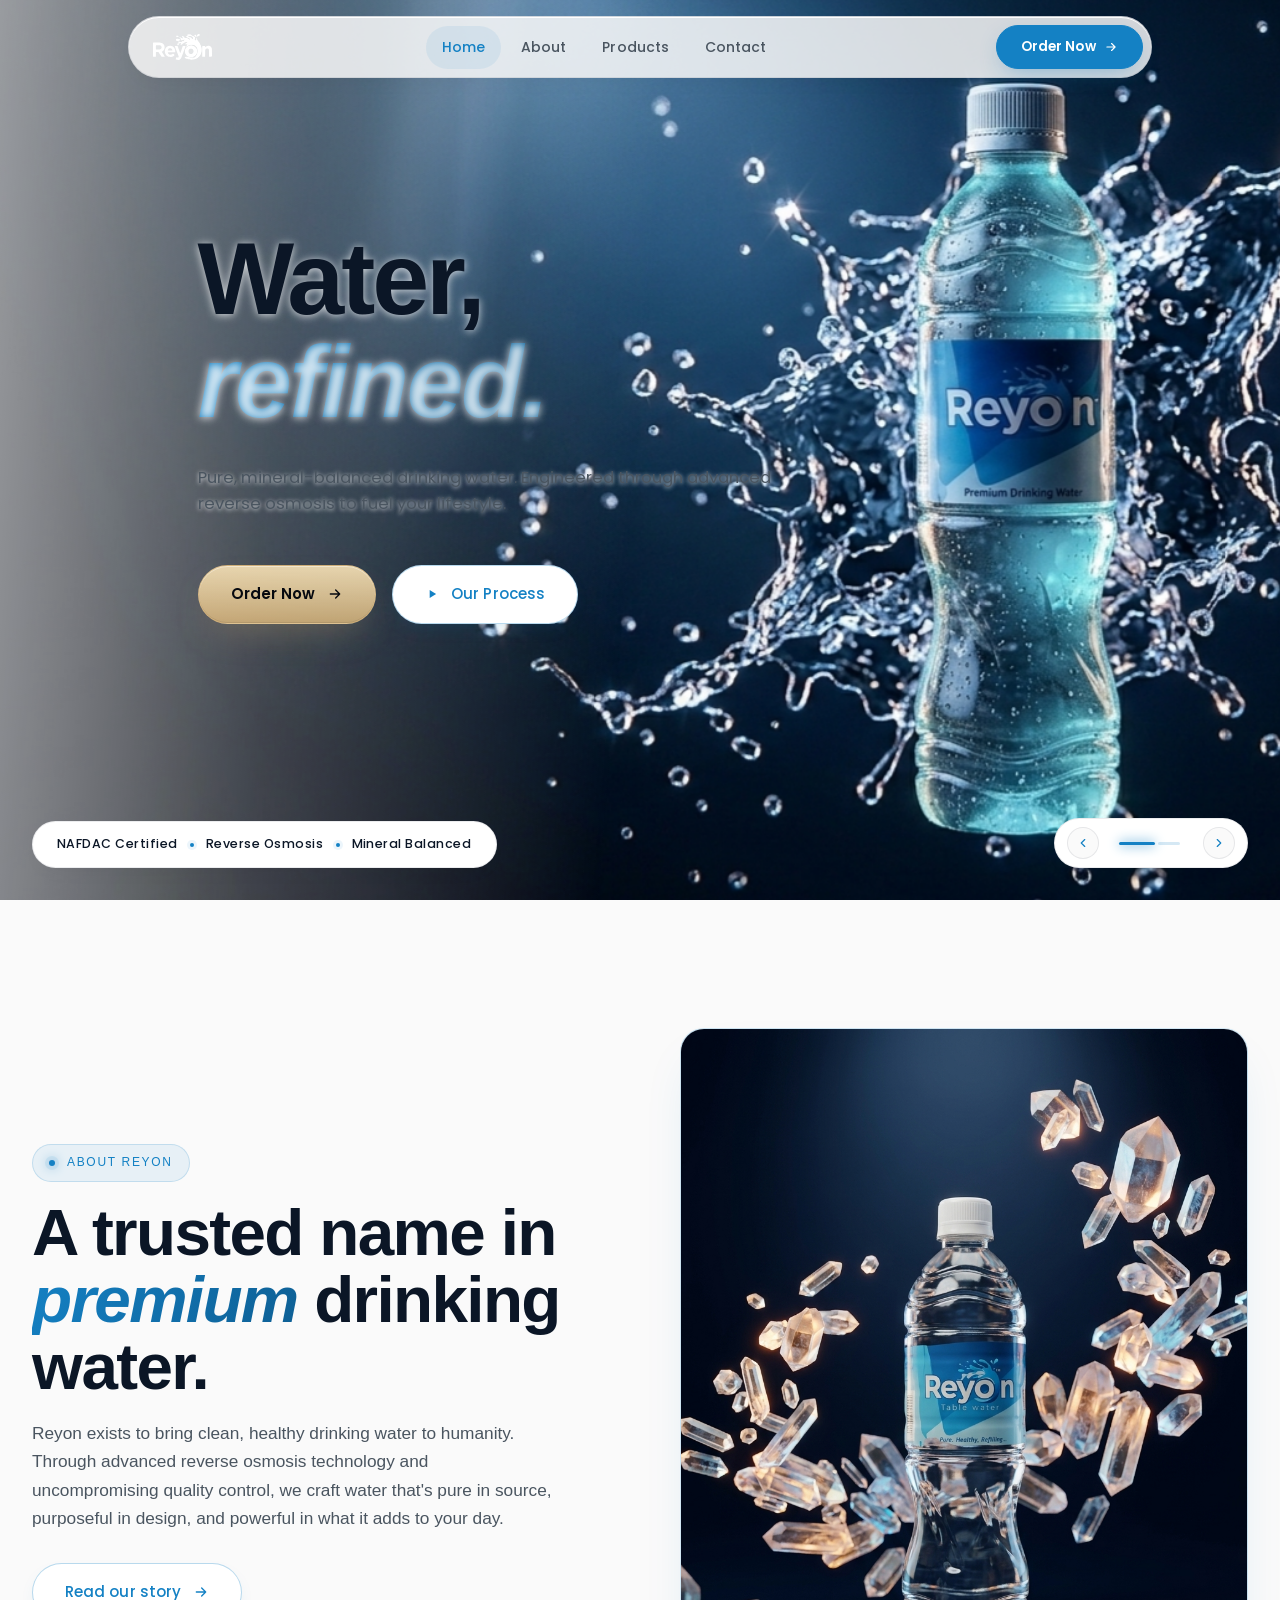
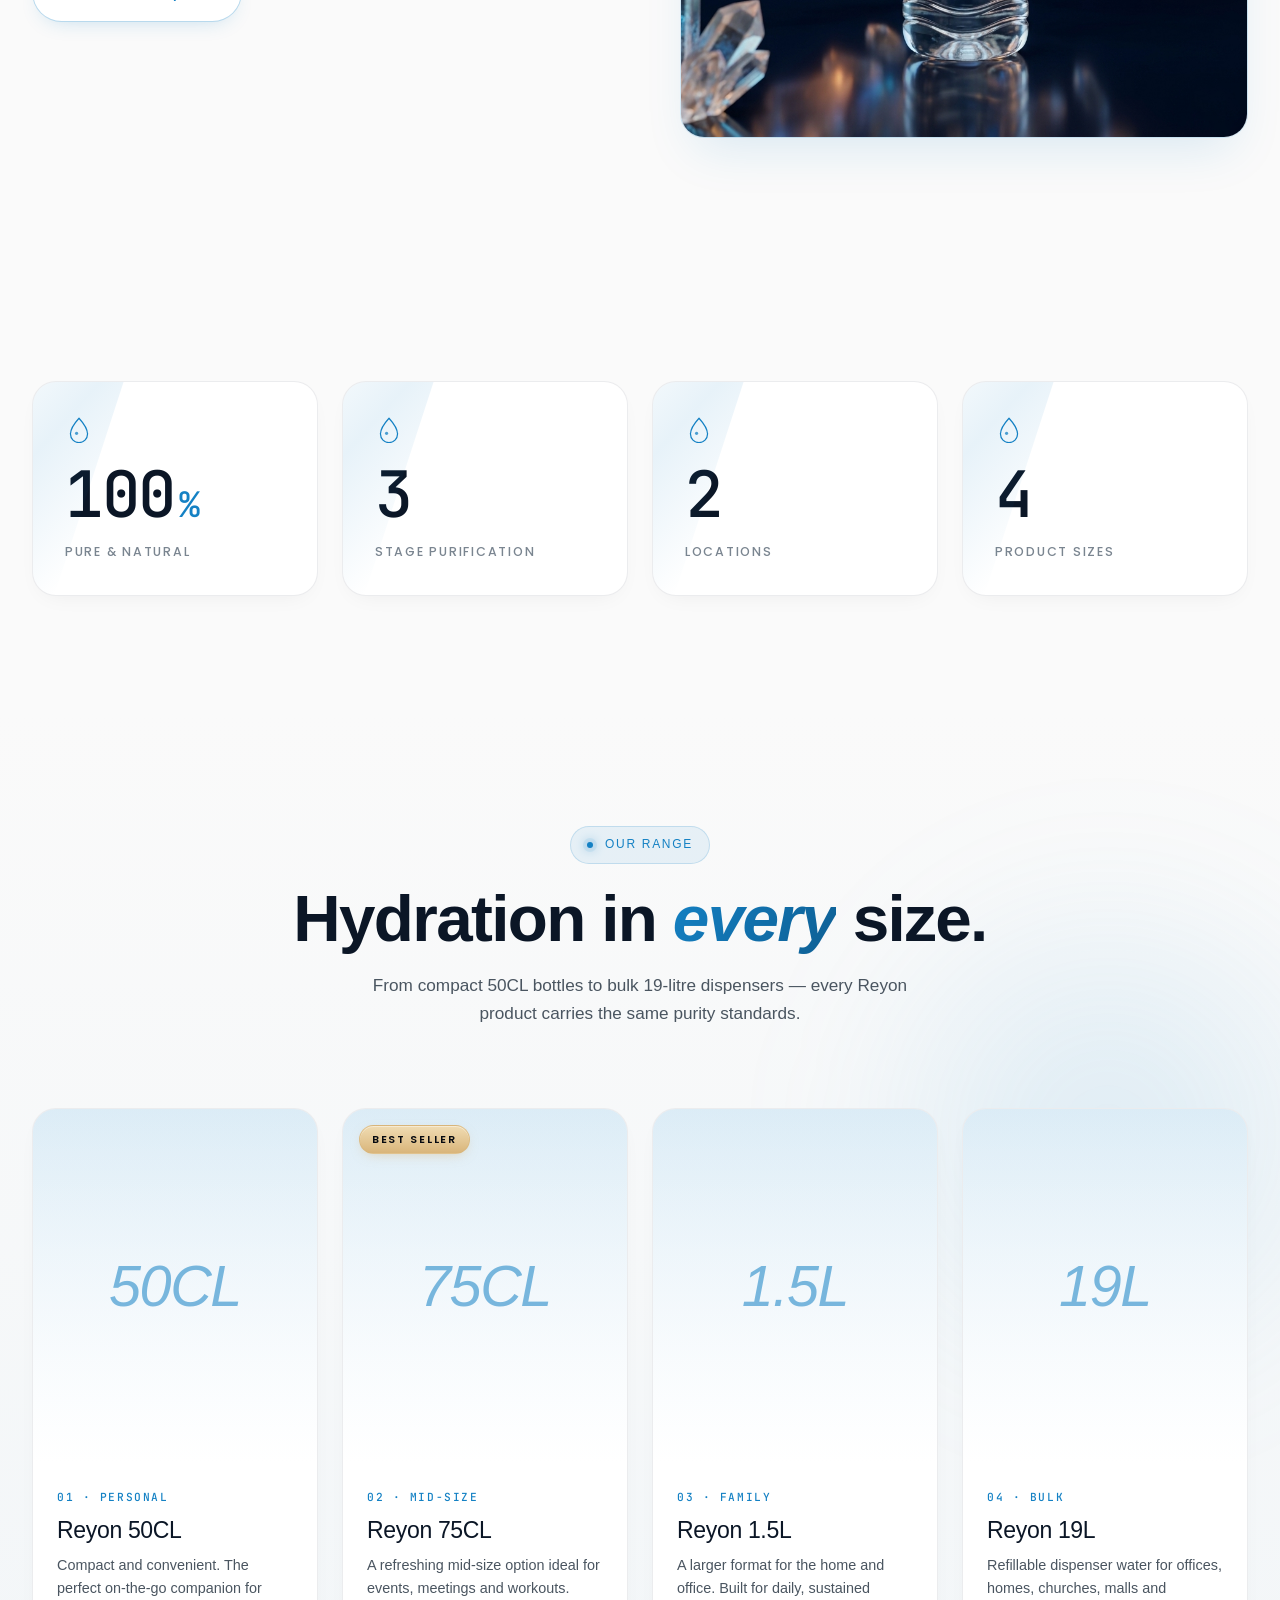
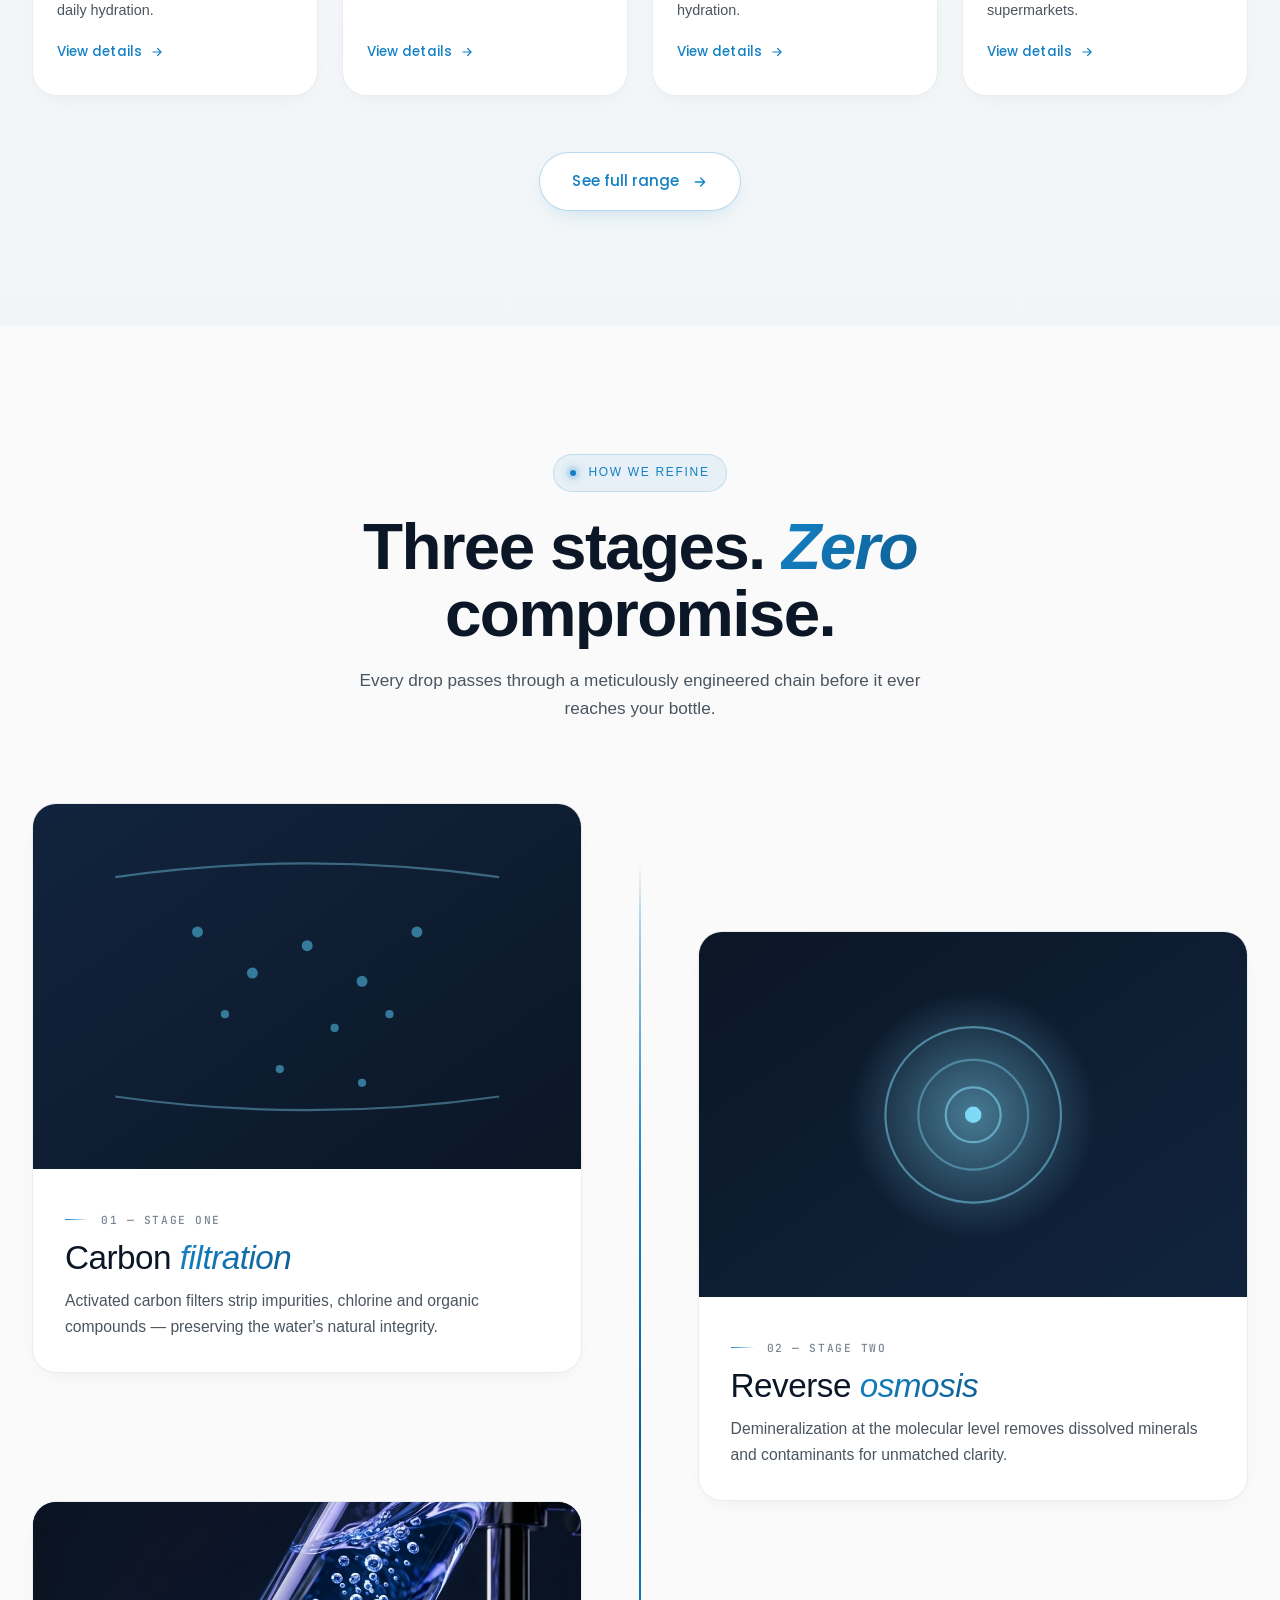
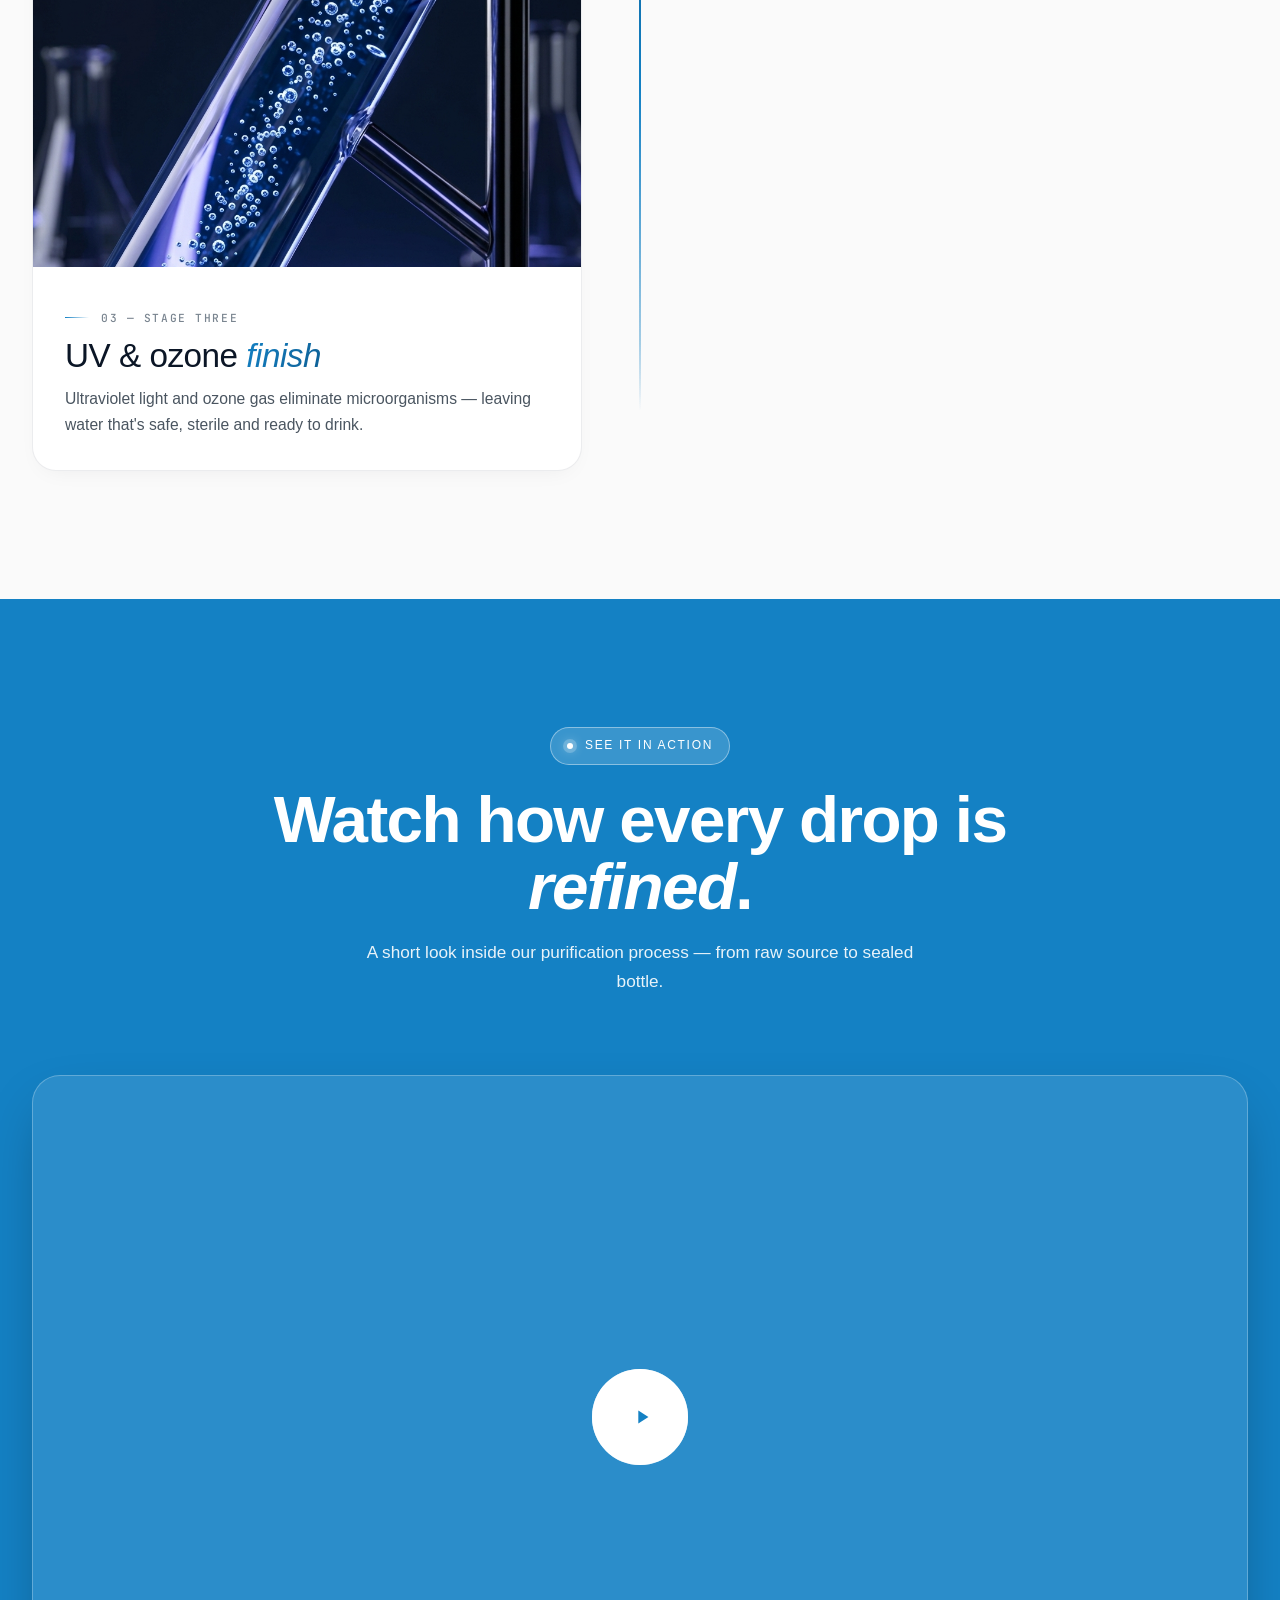
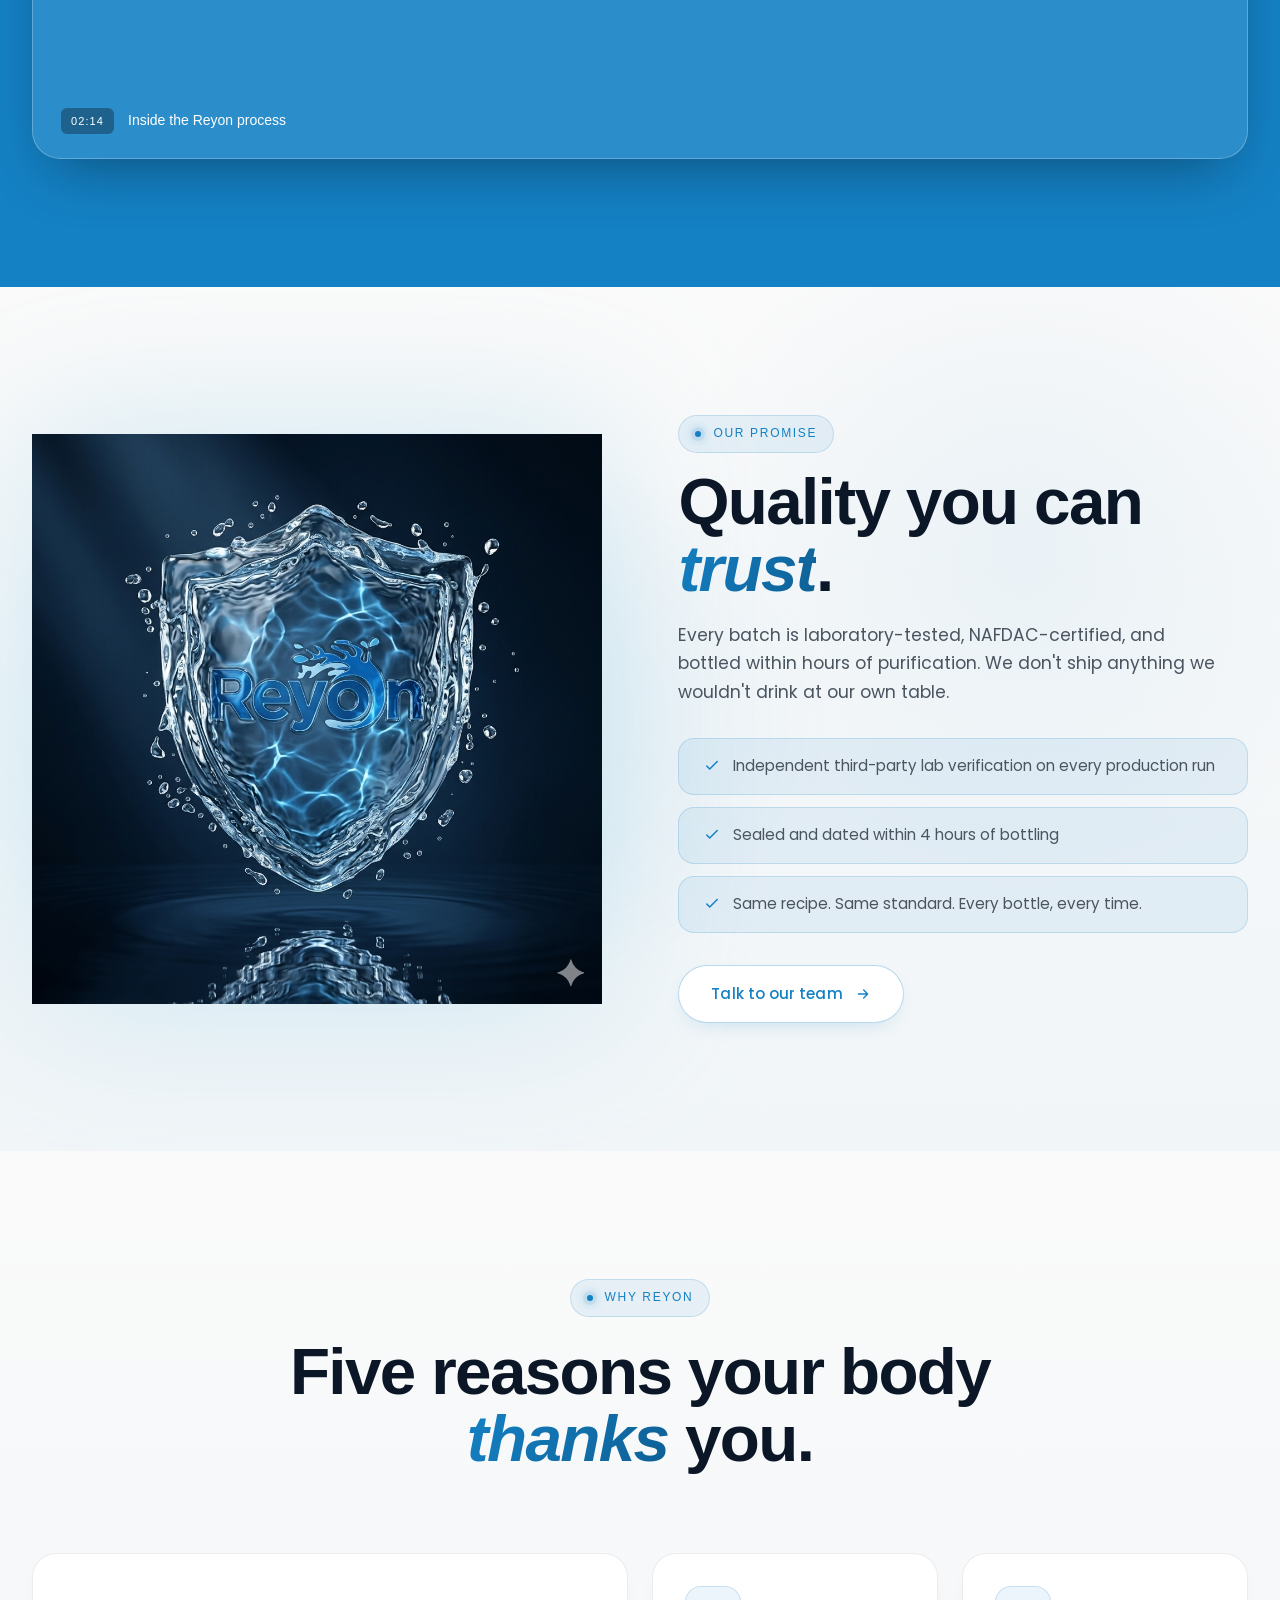
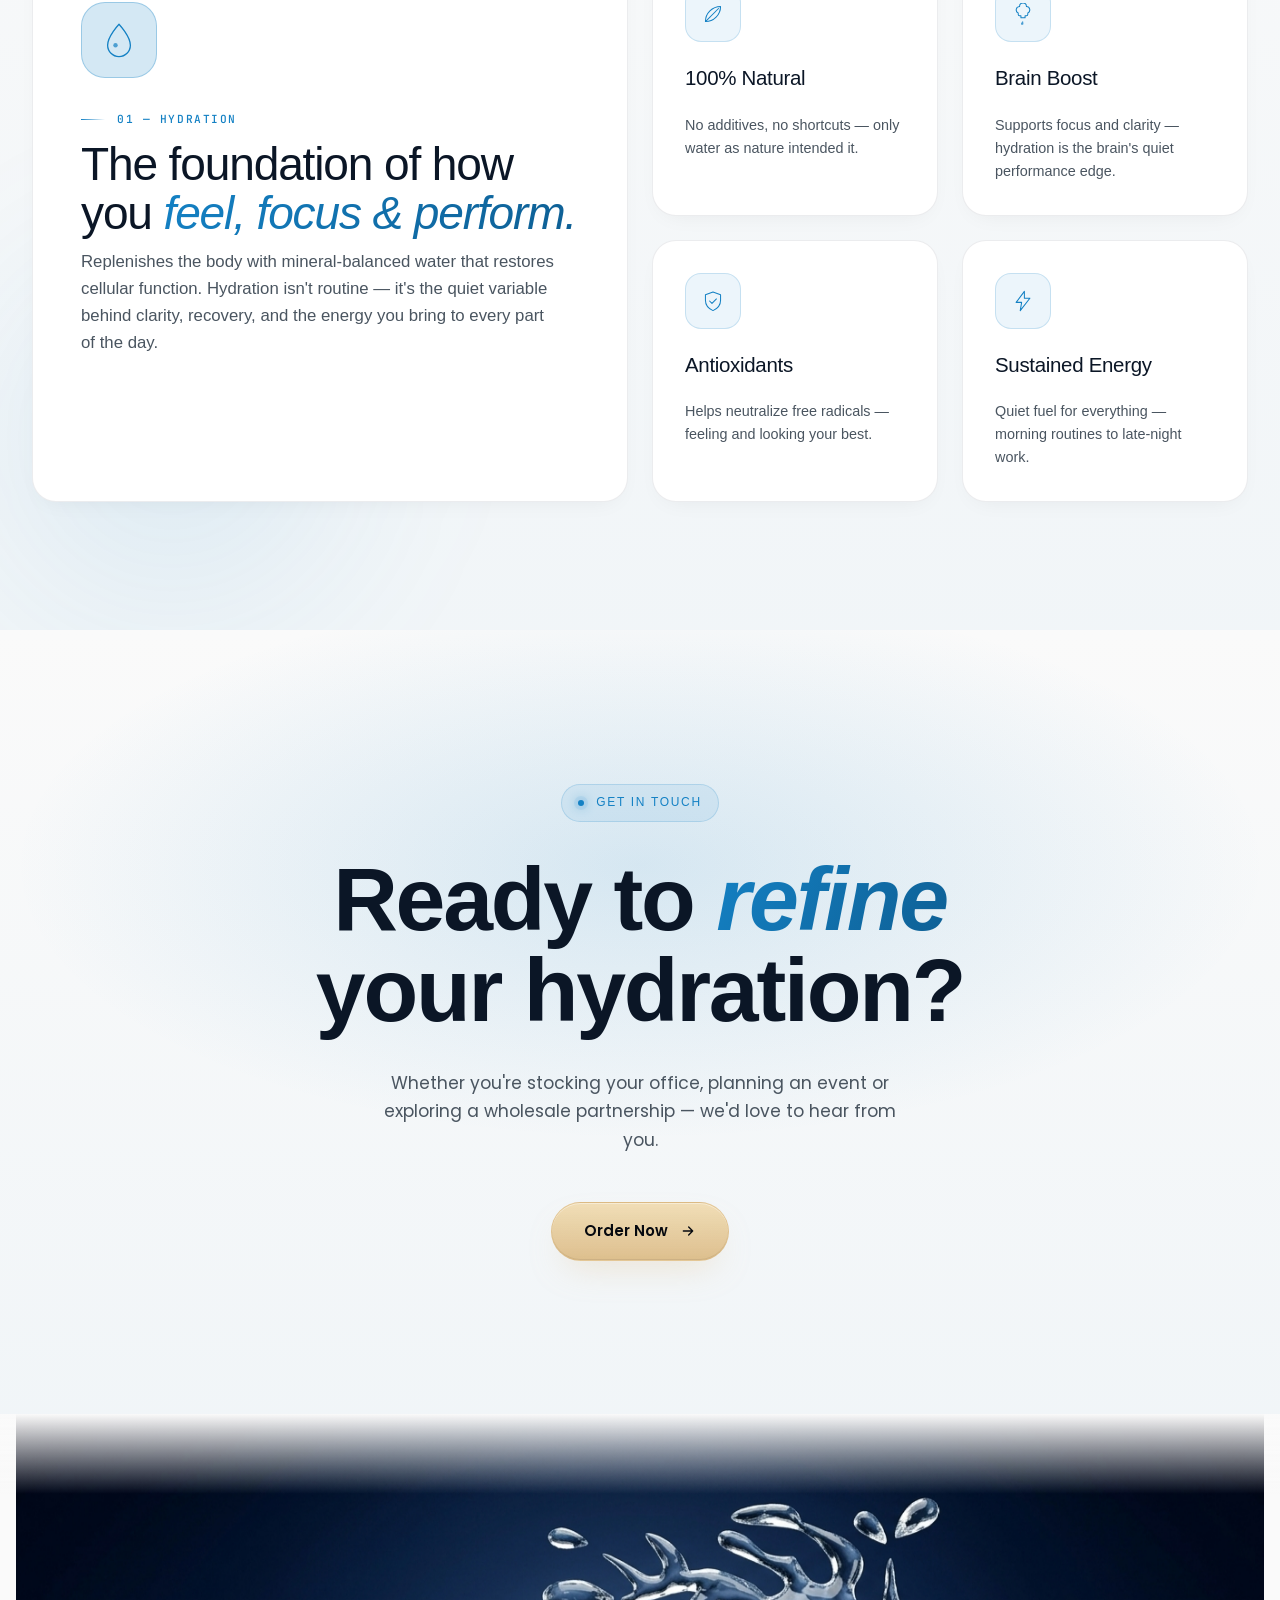
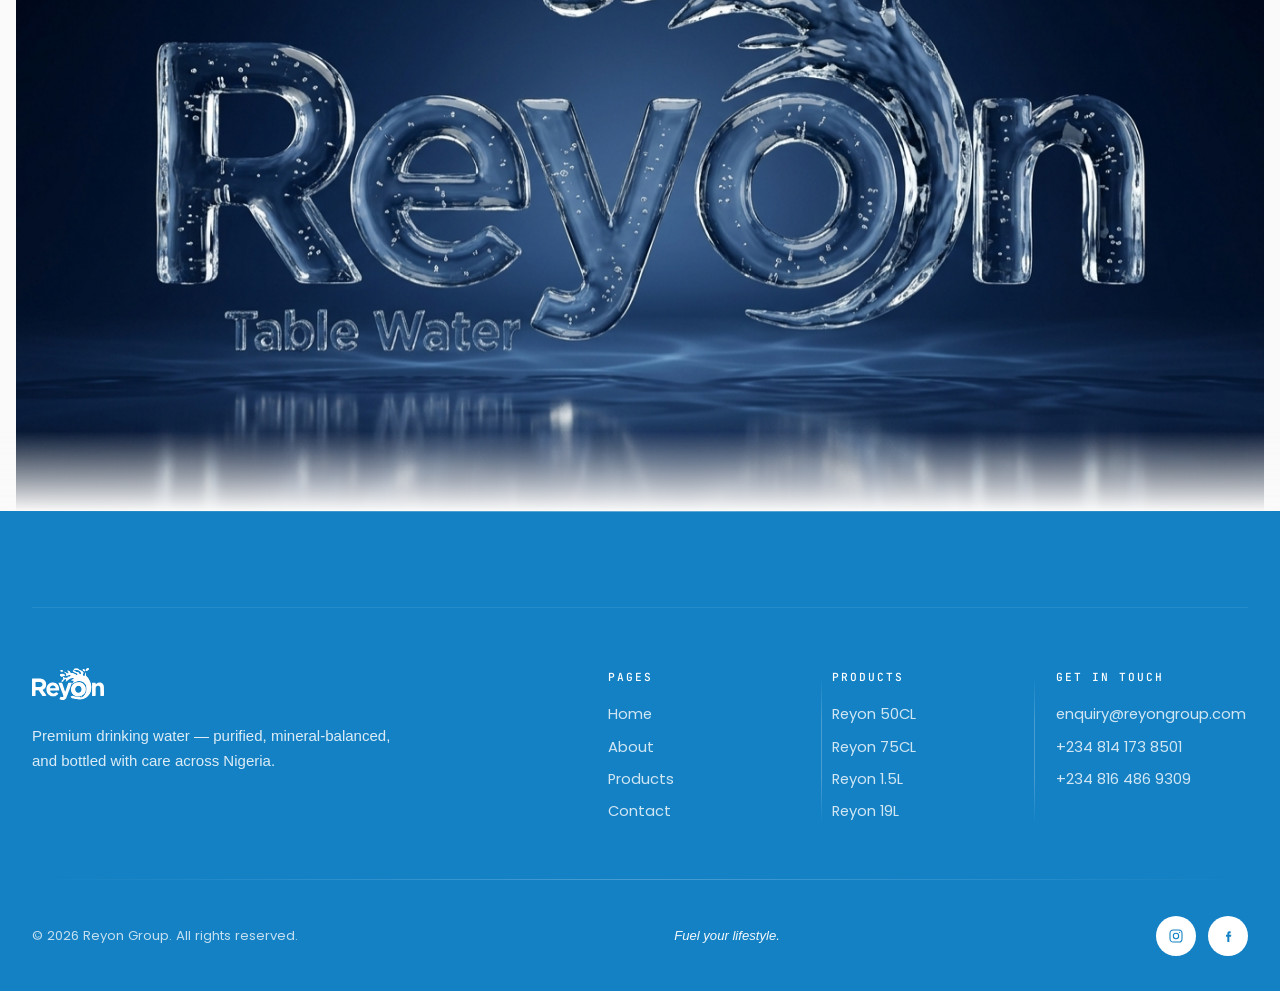
==== commit af5c2ae1: "Replace promise shield with Reyon Table Water brand logo + push watermark-cleaned images Promise sec" ====
--- a/index.html
+++ b/index.html
@@ -635,7 +635,7 @@
         <div class="promise__media reveal" data-reveal>
           <img class="promise__img"
                src="assets/img/promise-shield.png"
-               alt="Reyon water purity shield"
+               alt="Reyon Table Water brand logo"
                loading="lazy"
                width="1024" height="1024" />
           <div class="promise__halo" aria-hidden="true"></div>
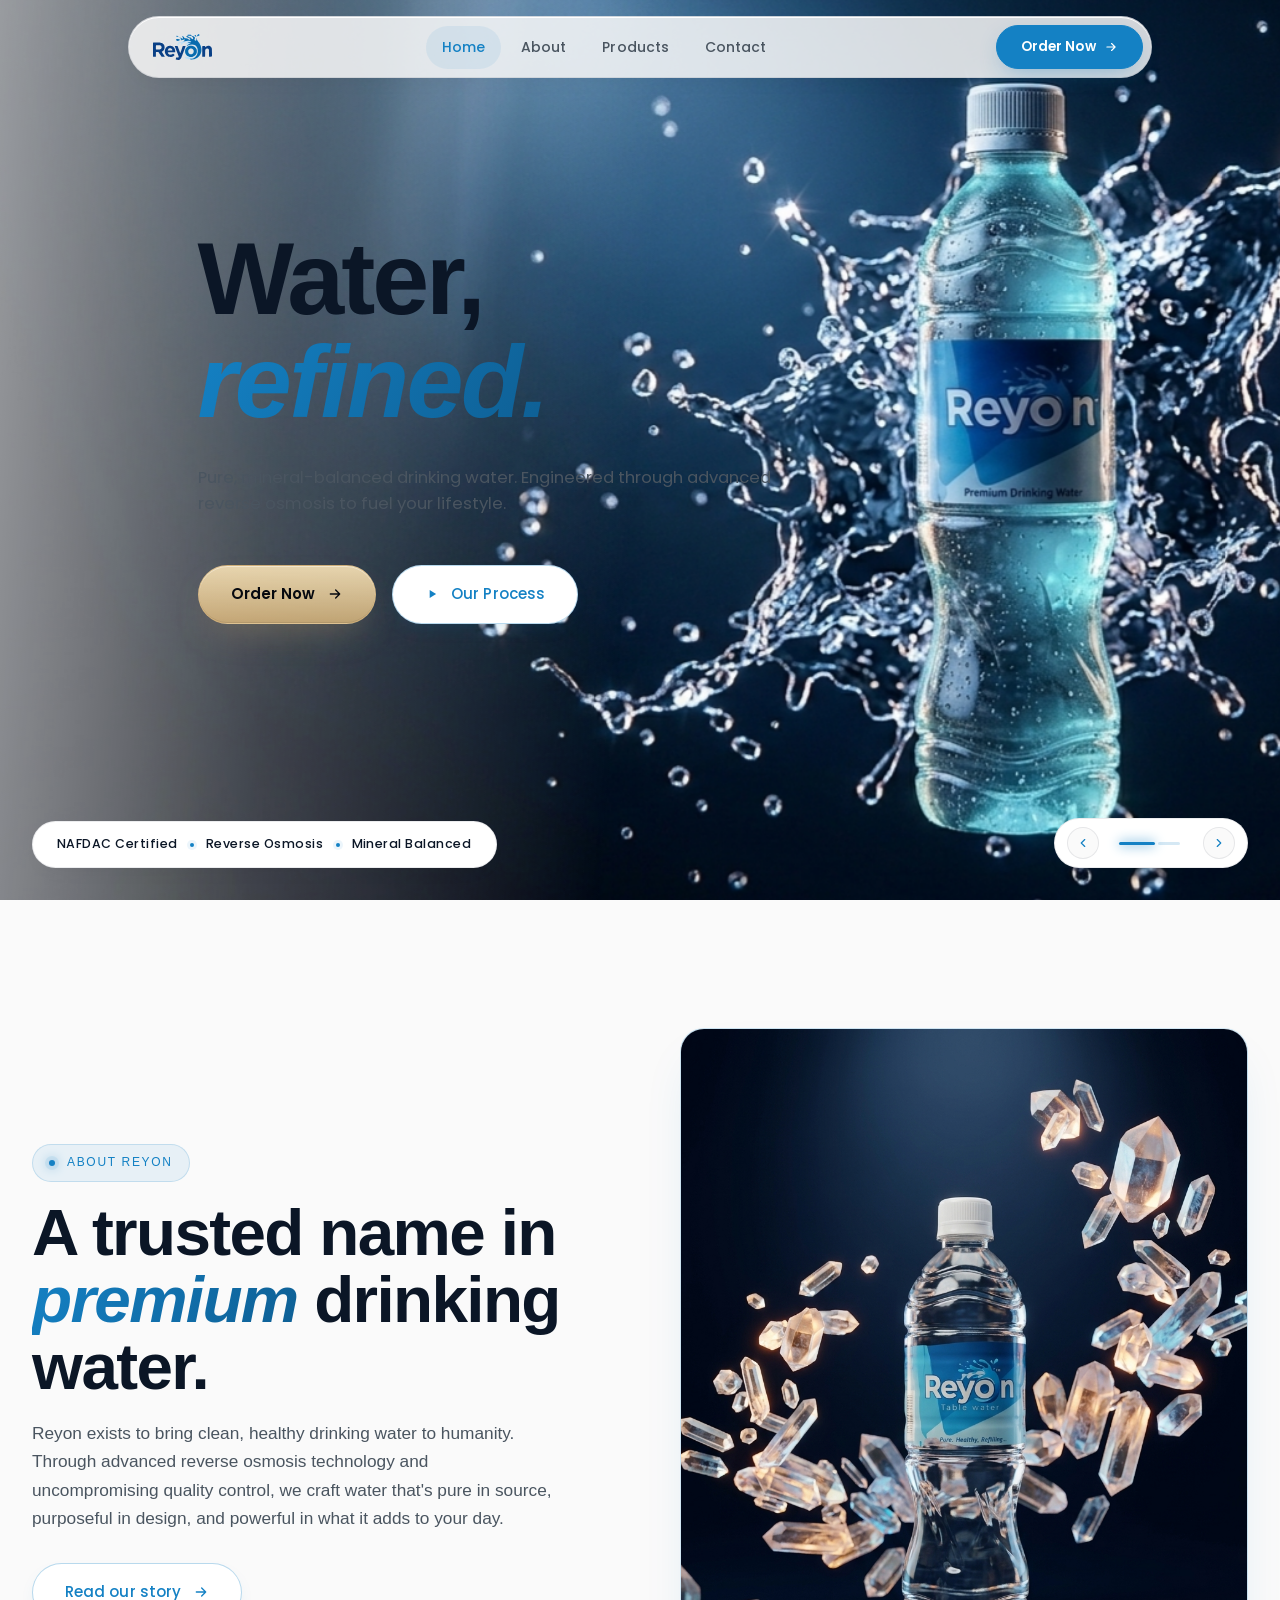
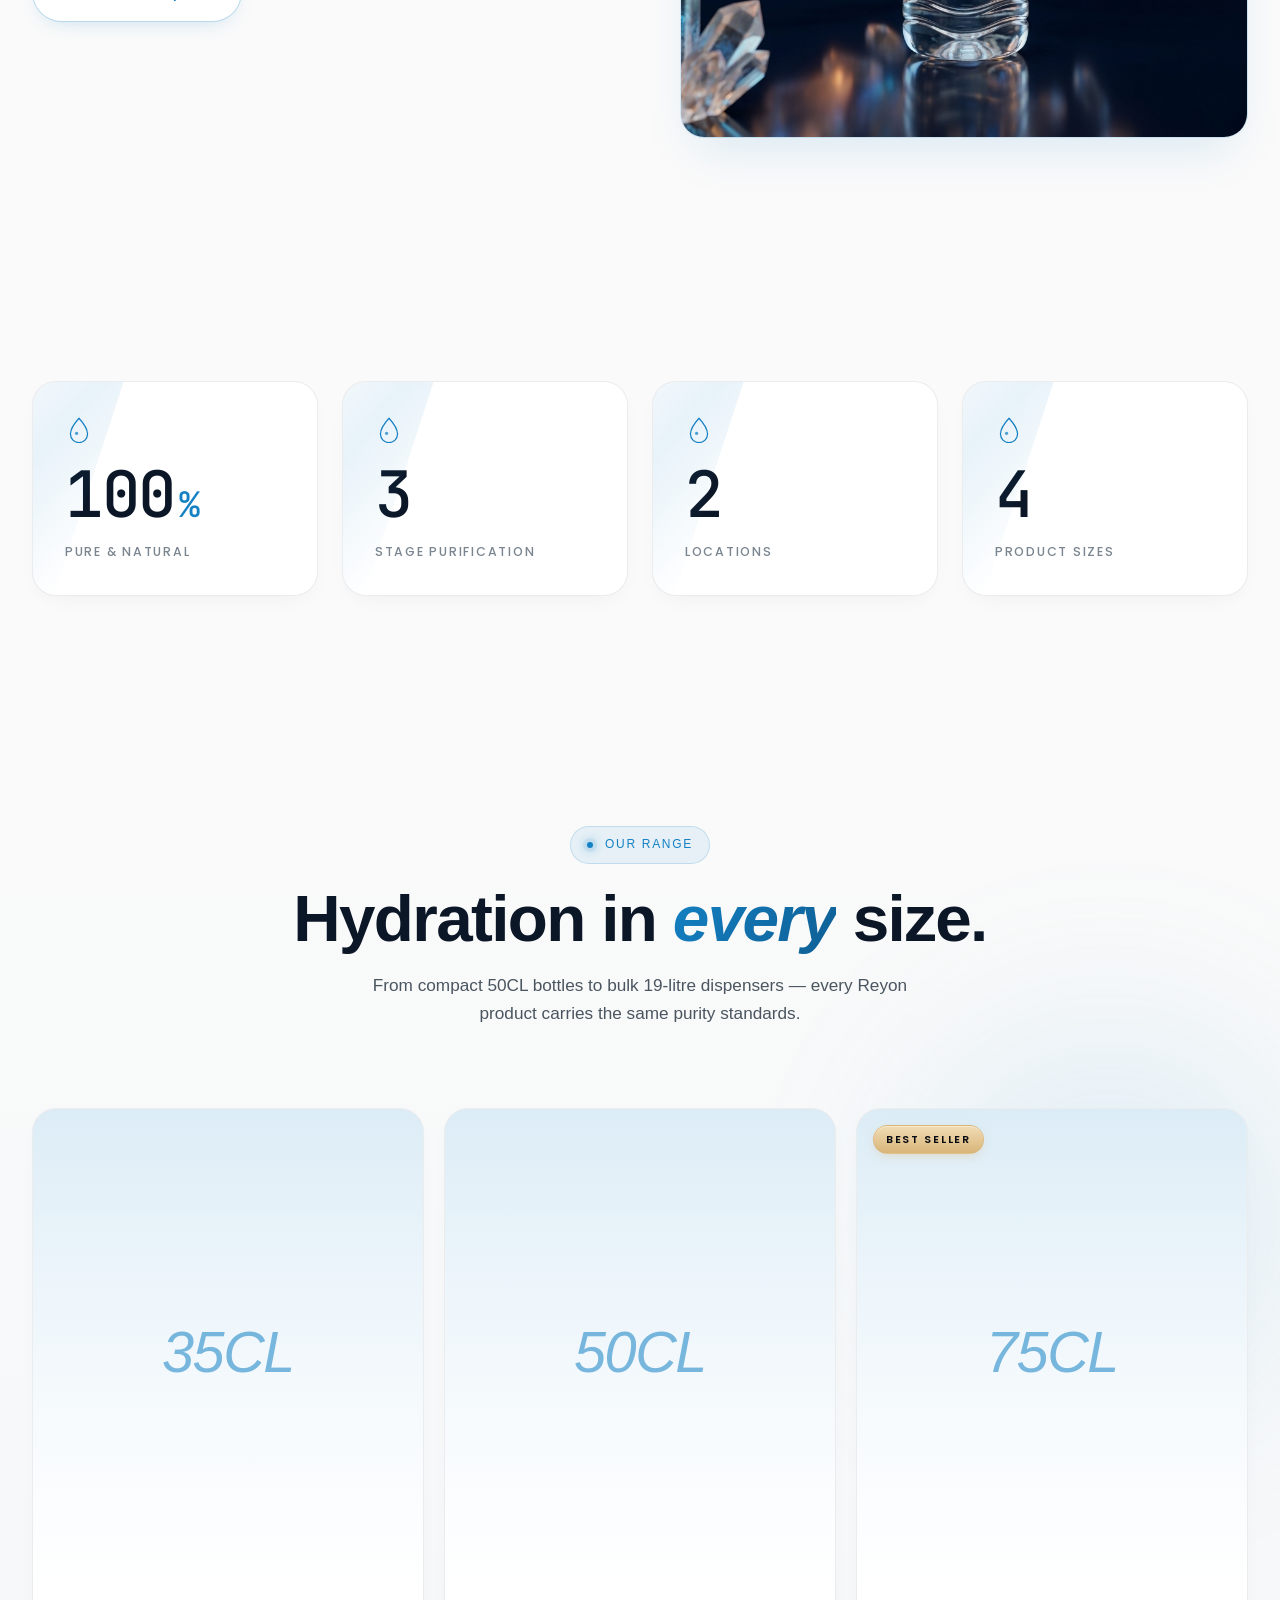
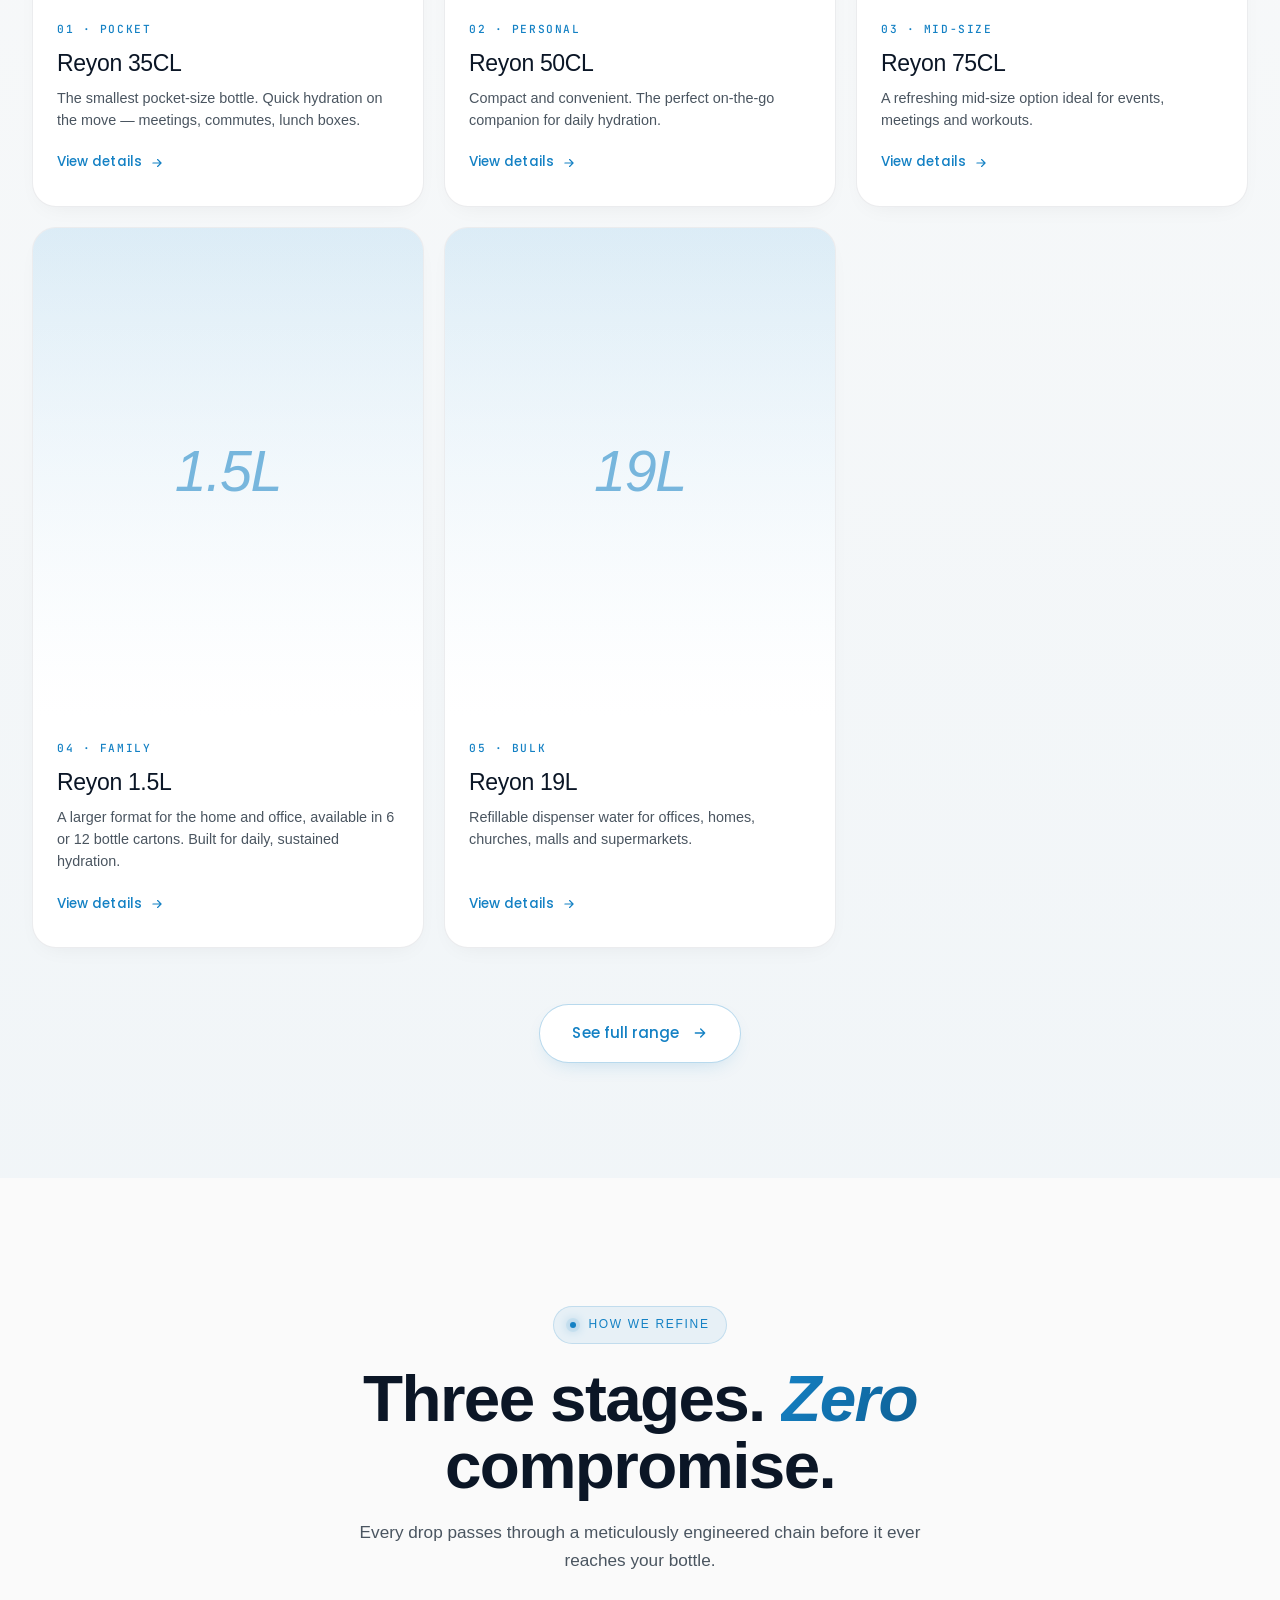
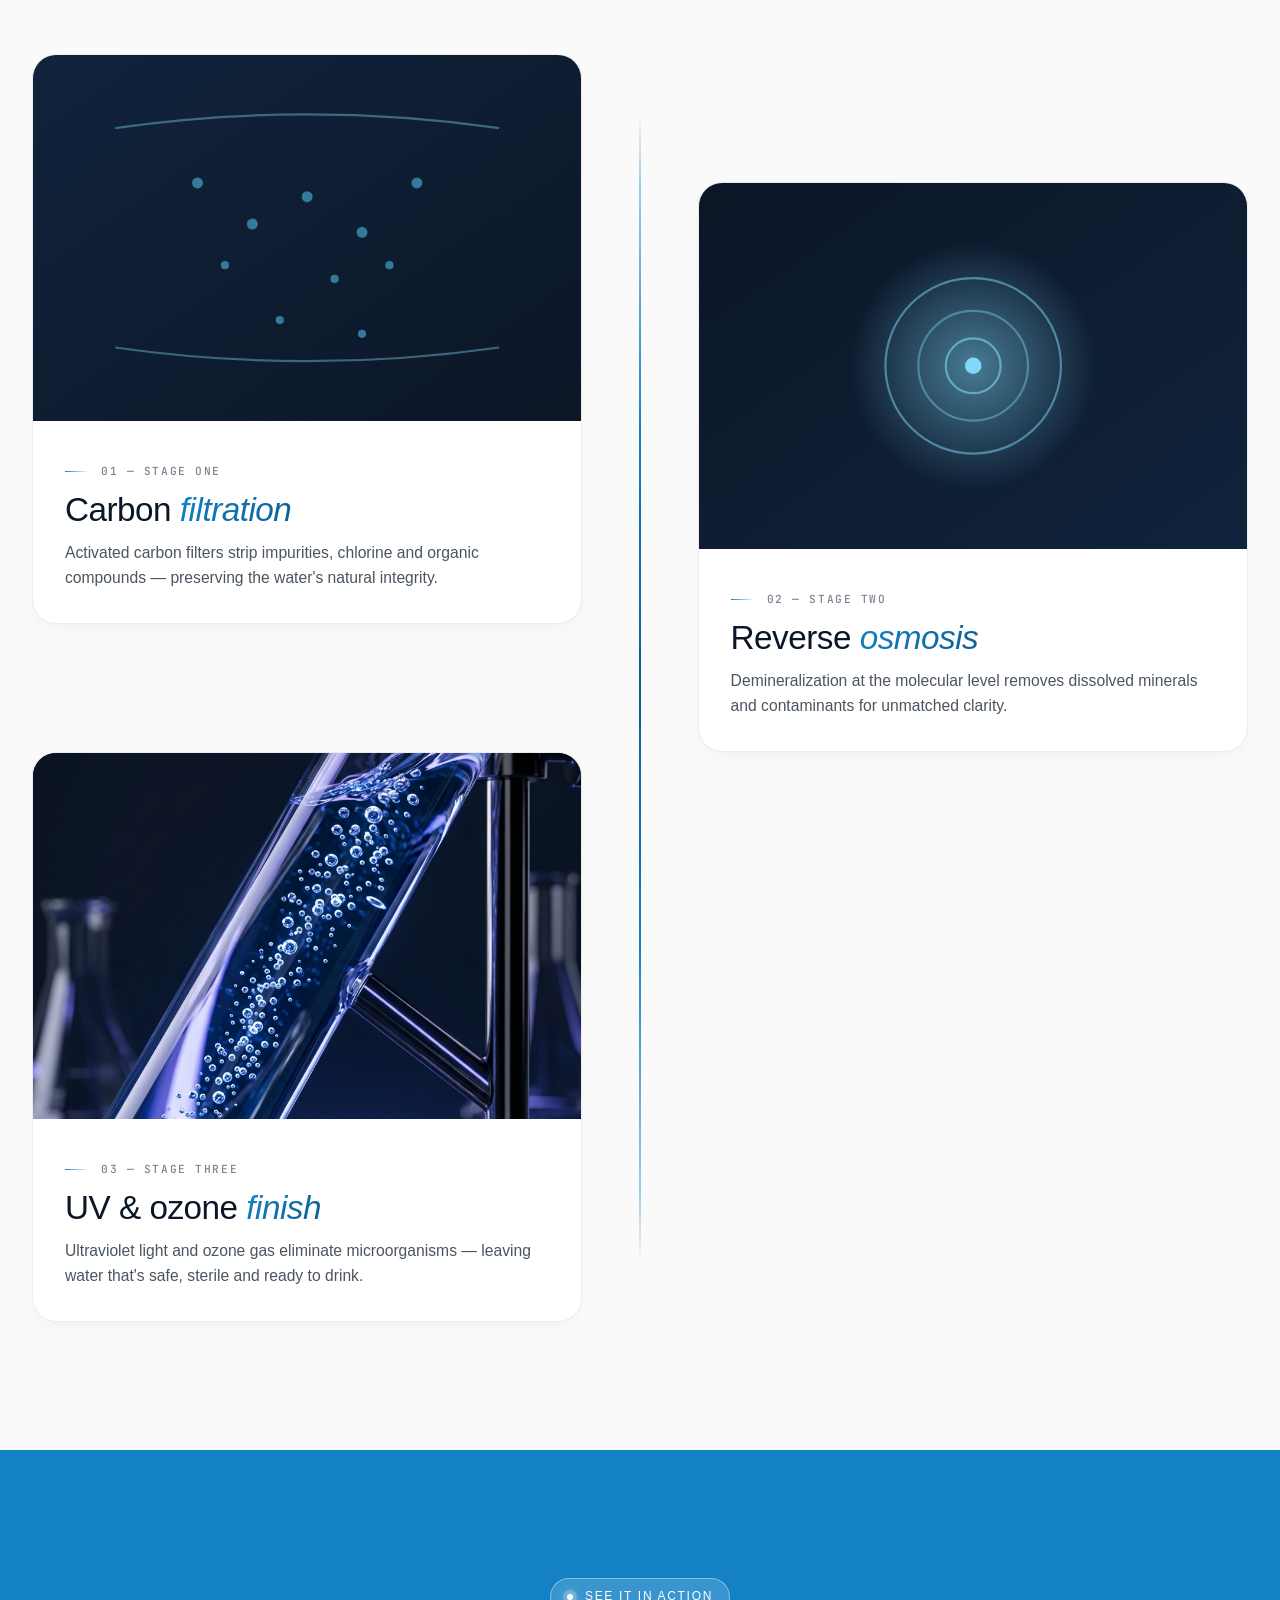
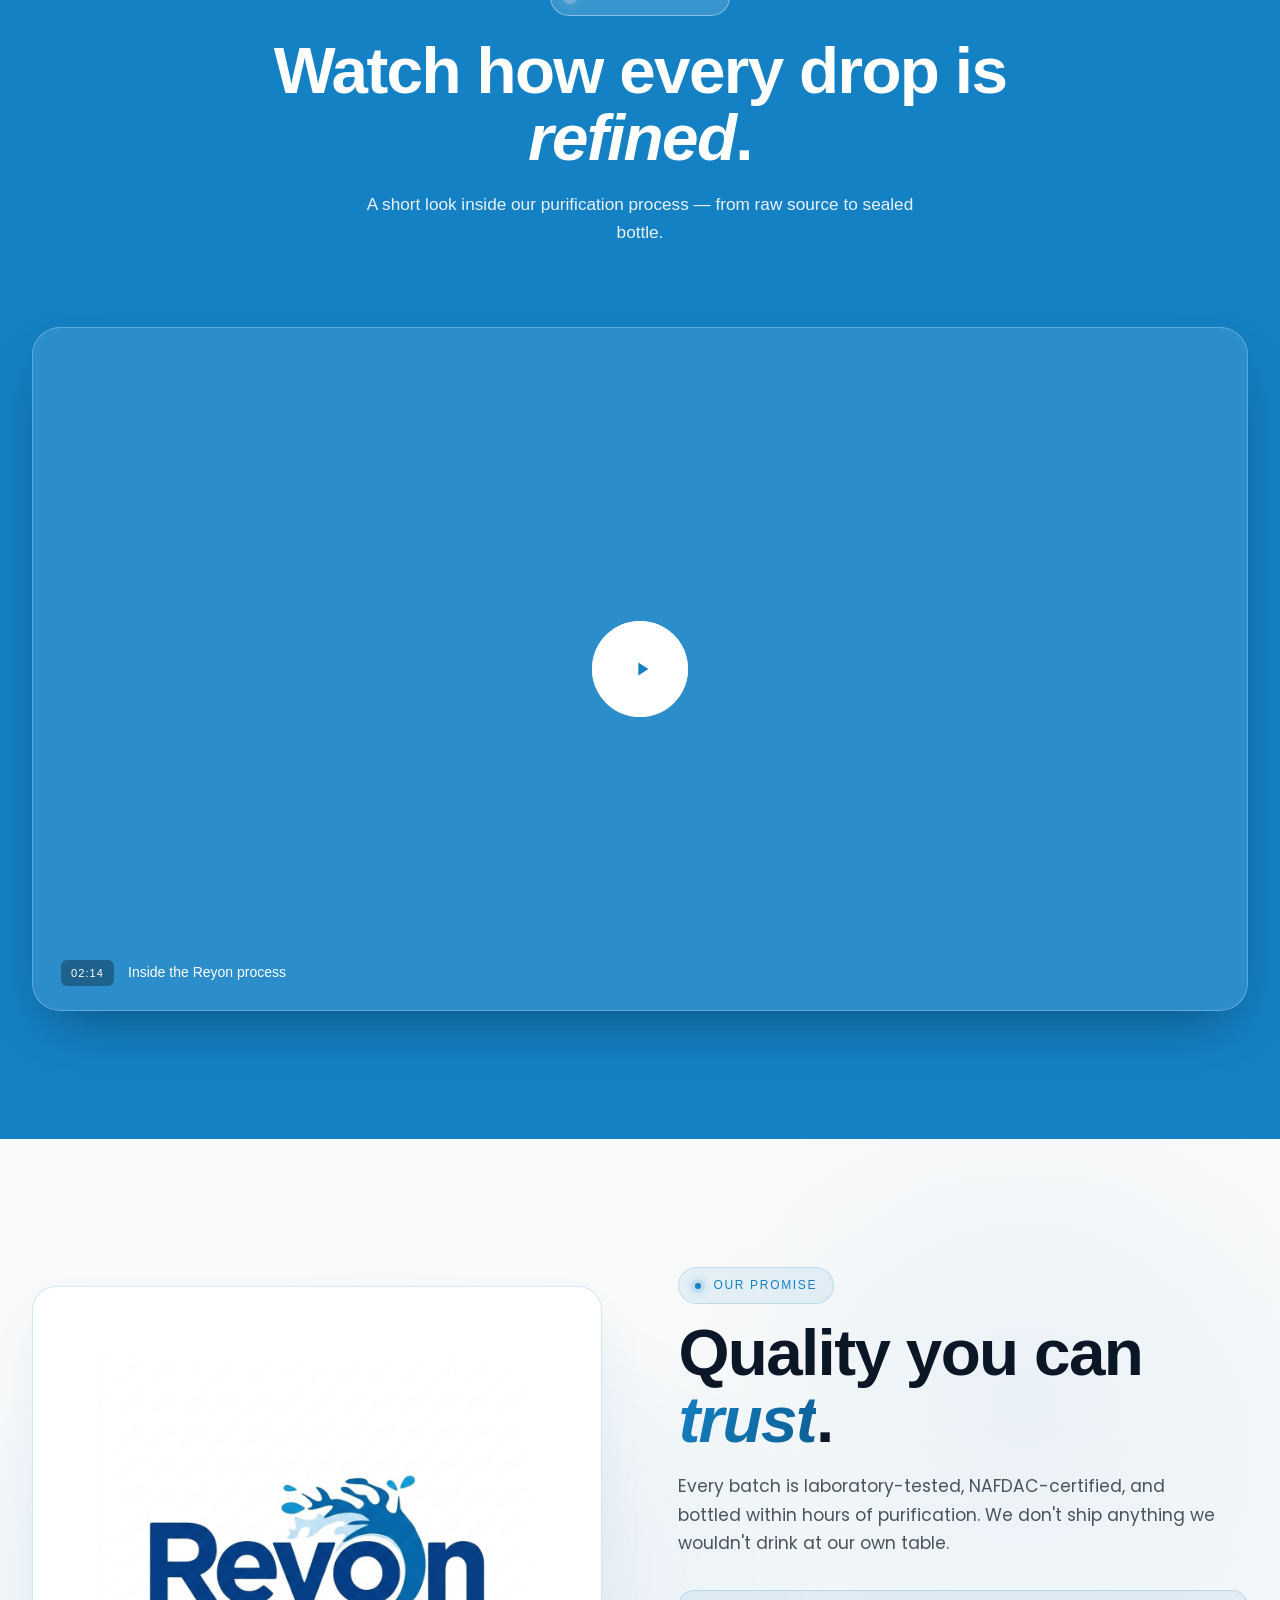
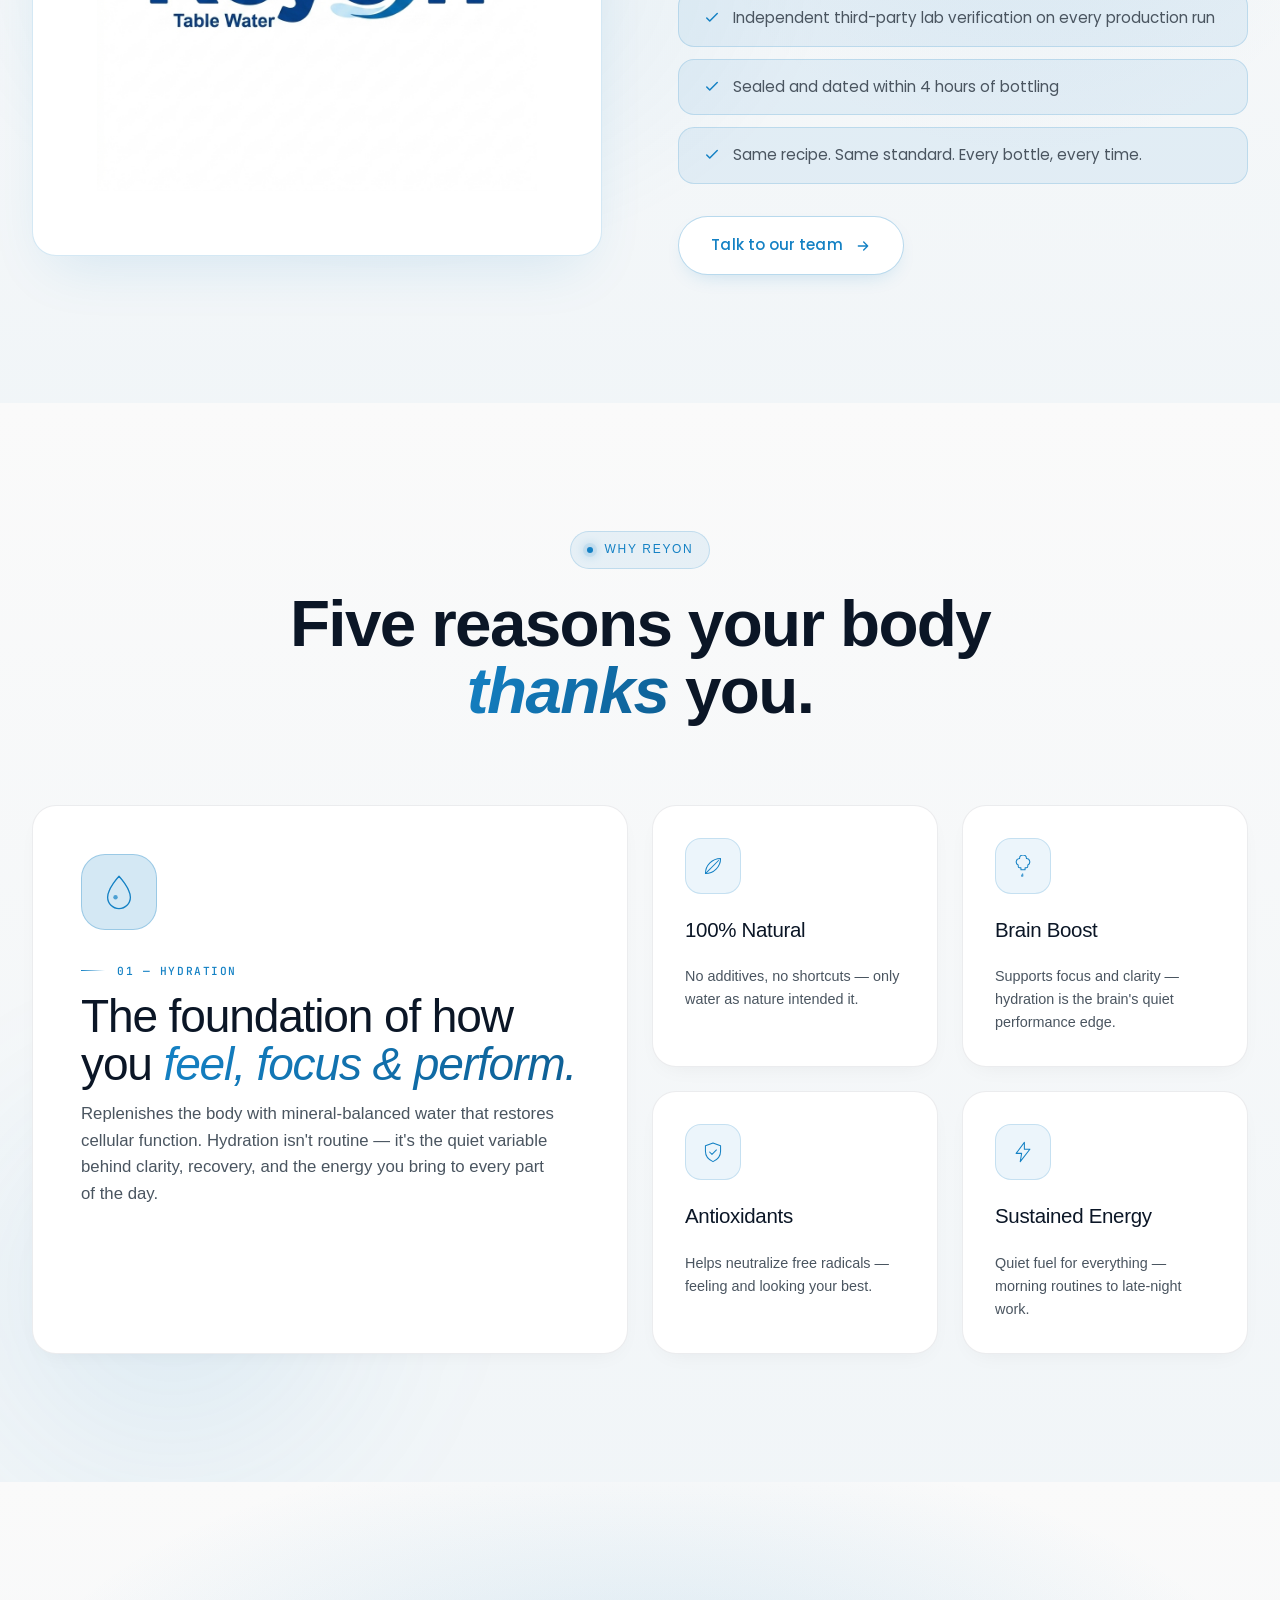
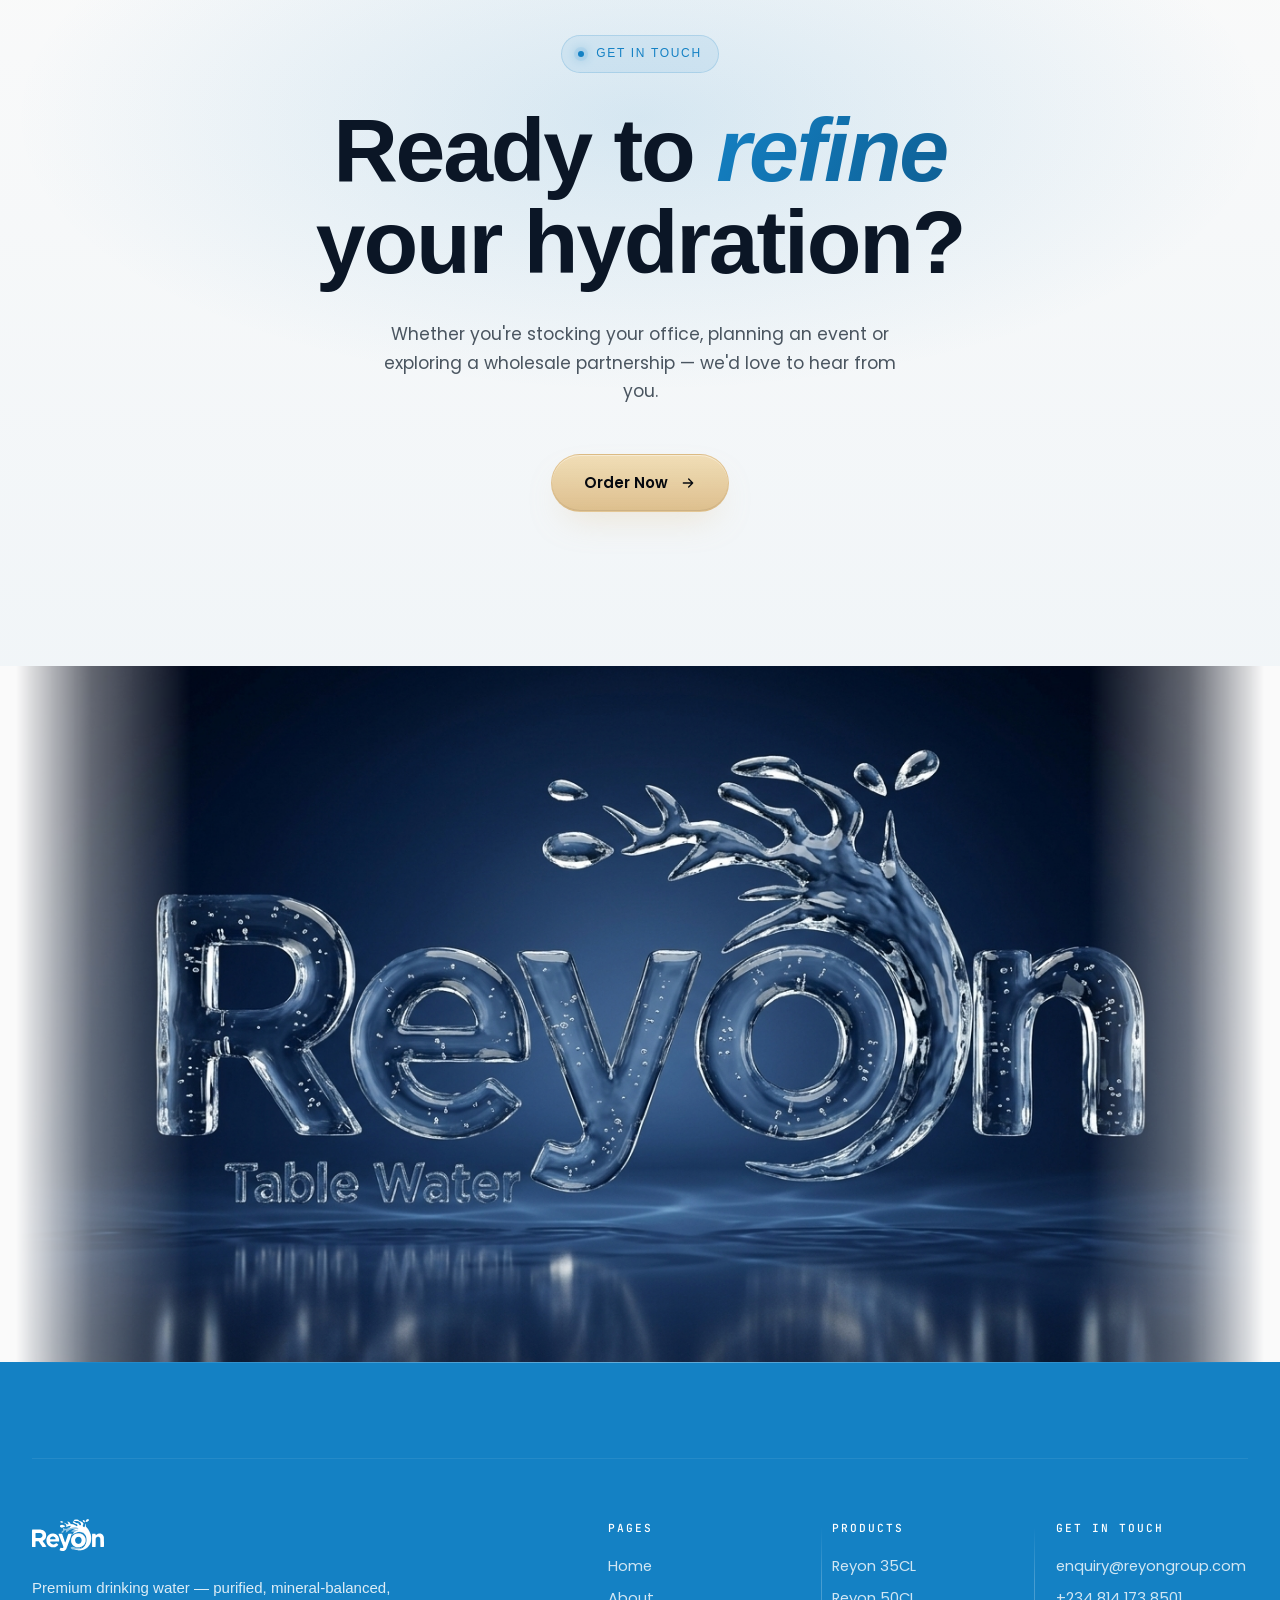
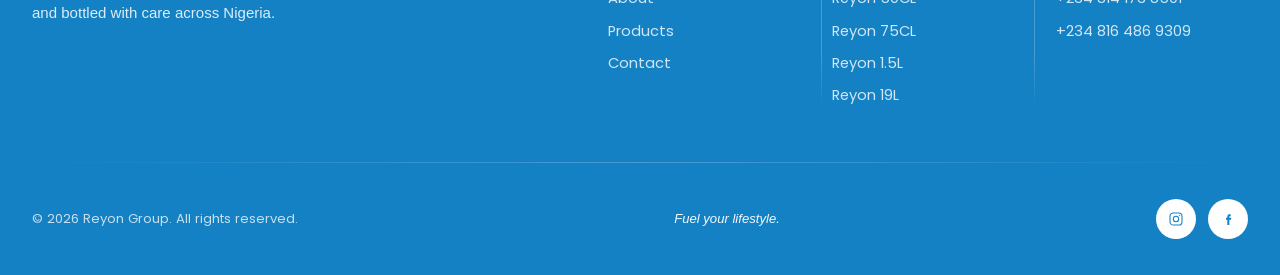
==== commit 4e64fede: "New brand logo + favicon, white-variant footer logo, 35CL product, edge-faded wordmark - Logo + favi" ====
--- a/index.html
+++ b/index.html
@@ -331,13 +331,31 @@
         <div class="products-glass__grid">
           <article class="glass product-card reveal" data-reveal data-reveal-delay="0">
             <div class="product-card__media">
+              <img src="assets/img/products/35cl.jpg" alt="Reyon 35CL bottle" loading="lazy" width="800" height="1000" onerror="this.style.display='none'" />
+              <div class="product-card__media-fallback" aria-hidden="true">
+                <span class="product-card__volume">35CL</span>
+              </div>
+            </div>
+            <div class="product-card__body">
+              <span class="product-card__index">01 · Pocket</span>
+              <h3 class="product-card__name">Reyon 35CL</h3>
+              <p class="product-card__desc">The smallest pocket-size bottle. Quick hydration on the move — meetings, commutes, lunch boxes.</p>
+              <a href="products.html#reyon-35cl" class="product-card__link">
+                <span>View details</span>
+                <svg viewBox="0 0 24 24" width="14" height="14" aria-hidden="true"><path d="M5 12h14M13 6l6 6-6 6" stroke="currentColor" stroke-width="2" fill="none" stroke-linecap="round" stroke-linejoin="round"/></svg>
+              </a>
+            </div>
+          </article>
+
+          <article class="glass product-card reveal" data-reveal data-reveal-delay="100">
+            <div class="product-card__media">
               <img src="assets/img/products/50cl.jpg" alt="Reyon 50CL bottle" loading="lazy" width="800" height="1000" onerror="this.style.display='none'" />
               <div class="product-card__media-fallback" aria-hidden="true">
                 <span class="product-card__volume">50CL</span>
               </div>
             </div>
             <div class="product-card__body">
-              <span class="product-card__index">01 · Personal</span>
+              <span class="product-card__index">02 · Personal</span>
               <h3 class="product-card__name">Reyon 50CL</h3>
               <p class="product-card__desc">Compact and convenient. The perfect on-the-go companion for daily hydration.</p>
               <a href="products.html#reyon-50cl" class="product-card__link">
@@ -347,7 +365,7 @@
             </div>
           </article>
 
-          <article class="glass product-card product-card--featured reveal" data-reveal data-reveal-delay="120">
+          <article class="glass product-card product-card--featured reveal" data-reveal data-reveal-delay="200">
             <span class="product-card__badge">Best Seller</span>
             <div class="product-card__media">
               <img src="assets/img/products/75cl.jpg" alt="Reyon 75CL bottle" loading="lazy" width="800" height="1000" onerror="this.style.display='none'" />
@@ -356,7 +374,7 @@
               </div>
             </div>
             <div class="product-card__body">
-              <span class="product-card__index">02 · Mid-size</span>
+              <span class="product-card__index">03 · Mid-size</span>
               <h3 class="product-card__name">Reyon 75CL</h3>
               <p class="product-card__desc">A refreshing mid-size option ideal for events, meetings and workouts.</p>
               <a href="products.html#reyon-75cl" class="product-card__link">
@@ -366,7 +384,7 @@
             </div>
           </article>
 
-          <article class="glass product-card reveal" data-reveal data-reveal-delay="240">
+          <article class="glass product-card reveal" data-reveal data-reveal-delay="300">
             <div class="product-card__media">
               <img src="assets/img/products/1-5l.jpg" alt="Reyon 1.5L bottle" loading="lazy" width="800" height="1000" onerror="this.style.display='none'" />
               <div class="product-card__media-fallback" aria-hidden="true">
@@ -374,9 +392,9 @@
               </div>
             </div>
             <div class="product-card__body">
-              <span class="product-card__index">03 · Family</span>
+              <span class="product-card__index">04 · Family</span>
               <h3 class="product-card__name">Reyon 1.5L</h3>
-              <p class="product-card__desc">A larger format for the home and office. Built for daily, sustained hydration.</p>
+              <p class="product-card__desc">A larger format for the home and office, available in 6 or 12 bottle cartons. Built for daily, sustained hydration.</p>
               <a href="products.html#reyon-1-5l" class="product-card__link">
                 <span>View details</span>
                 <svg viewBox="0 0 24 24" width="14" height="14" aria-hidden="true"><path d="M5 12h14M13 6l6 6-6 6" stroke="currentColor" stroke-width="2" fill="none" stroke-linecap="round" stroke-linejoin="round"/></svg>
@@ -384,7 +402,7 @@
             </div>
           </article>
 
-          <article class="glass product-card reveal" data-reveal data-reveal-delay="360">
+          <article class="glass product-card reveal" data-reveal data-reveal-delay="400">
             <div class="product-card__media">
               <img src="assets/img/products/19l.jpg" alt="Reyon 19L dispenser" loading="lazy" width="800" height="1000" onerror="this.style.display='none'" />
               <div class="product-card__media-fallback" aria-hidden="true">
@@ -392,7 +410,7 @@
               </div>
             </div>
             <div class="product-card__body">
-              <span class="product-card__index">04 · Bulk</span>
+              <span class="product-card__index">05 · Bulk</span>
               <h3 class="product-card__name">Reyon 19L</h3>
               <p class="product-card__desc">Refillable dispenser water for offices, homes, churches, malls and supermarkets.</p>
               <a href="products.html#reyon-19l" class="product-card__link">
@@ -788,7 +806,7 @@
       <div class="footer__top">
         <div class="footer__brand">
           <div class="footer__logo">
-            <img class="footer__brand-logo" src="assets/img/logo.svg" alt="Reyon" width="140" height="42" />
+            <img class="footer__brand-logo" src="assets/img/logo-white.svg" alt="Reyon" width="140" height="42" />
           </div>
           <p>Premium drinking water — purified, mineral-balanced, and bottled with care across Nigeria.</p>
         </div>
@@ -803,6 +821,7 @@
           </div>
           <div class="footer__col">
             <h5>Products</h5>
+            <a href="products.html#reyon-35cl" data-cursor="link">Reyon 35CL</a>
             <a href="products.html#reyon-50cl" data-cursor="link">Reyon 50CL</a>
             <a href="products.html#reyon-75cl" data-cursor="link">Reyon 75CL</a>
             <a href="products.html#reyon-1-5l" data-cursor="link">Reyon 1.5L</a>
--- a/assets/css/style.css
+++ b/assets/css/style.css
@@ -3553,9 +3553,12 @@
 }
 .products-glass__grid {
   display: grid;
-  grid-template-columns: repeat(4, 1fr);
-  gap: var(--space-24);
-  position: relative;
+  grid-template-columns: repeat(5, 1fr);
+  gap: var(--space-20, 20px);
+  position: relative;
+}
+@media (max-width: 1280px) {
+  .products-glass__grid { grid-template-columns: repeat(3, 1fr); }
 }
 .product-card {
   display: flex;
@@ -5313,9 +5316,28 @@
 .products-page .product-detail__index { color: var(--brand) !important; }
 
 .logotype { background: var(--white) !important; }
-.logotype::before { background: linear-gradient(180deg, var(--white) 0%, transparent 100%) !important; }
-.logotype::after { background: linear-gradient(0deg, var(--white) 0%, transparent 100%) !important; }
-.logotype__img { filter: none !important; mix-blend-mode: normal !important; }
+.logotype::before { display: none !important; }
+.logotype::after { display: none !important; }
+.logotype__img {
+  filter: none !important;
+  mix-blend-mode: normal !important;
+  /* Fade the LEFT and RIGHT edges of the wordmark image into the white
+     page bg so there is no visible rectangular boundary. */
+  -webkit-mask-image: linear-gradient(90deg,
+    transparent 0%,
+    rgba(0, 0, 0, 0.6) 6%,
+    #000 14%,
+    #000 86%,
+    rgba(0, 0, 0, 0.6) 94%,
+    transparent 100%) !important;
+  mask-image: linear-gradient(90deg,
+    transparent 0%,
+    rgba(0, 0, 0, 0.6) 6%,
+    #000 14%,
+    #000 86%,
+    rgba(0, 0, 0, 0.6) 94%,
+    transparent 100%) !important;
+}
 
 .story__pillars .pillar__num { color: var(--brand) !important; }
 .story__visual {
@@ -5418,9 +5440,9 @@
 }
 .footer.footer--liquid .footer__credit { color: rgba(255, 255, 255, 0.95) !important; }
 
-/* Footer brand logo: invert so it reads on blue */
+/* Footer brand logo: served as logo-white.svg, no filter needed */
 .footer.footer--liquid .footer__brand-logo {
-  filter: brightness(0) invert(1);
+  filter: none;
 }
 
 /* Footer social pills on blue: white surface with brand-blue icon */
@@ -5440,6 +5462,203 @@
 /* Wow moment — bright */
 .wow-overlay { background: linear-gradient(180deg, var(--white) 0%, var(--brand-soft) 100%) !important; }
 .wow-overlay__bg { background: transparent !important; }
+
+/* =========================================================
+   FINAL POLISH — sharp headline + clean mobile + sharp images
+   ========================================================= */
+
+/* 1. HERO HEADLINE — kill the residual text-shadow halo so it
+   reads as crisp as the About page hero (which has no shadow) */
+.hero__title,
+.hero__title em,
+.hero__lede {
+  text-shadow: none !important;
+}
+.hero__title em {
+  filter: none !important;
+}
+/* Force the heaviest Poppins weight to actually render */
+.hero__title {
+  font-weight: 600 !important;
+  letter-spacing: -0.03em !important;
+  line-height: 1.0 !important;
+  -webkit-font-smoothing: antialiased;
+  -moz-osx-font-smoothing: grayscale;
+  text-rendering: optimizeLegibility;
+}
+.hero__title em {
+  font-weight: 600 !important;
+  font-style: italic !important;
+}
+
+/* 2. IMAGES — ensure no residual filter survives anywhere; add
+   browser hint to prefer crisp rendering on scaled images */
+.hero__image,
+.process-stage__media img,
+.product-card__media img,
+.about-preview__img,
+.story__img,
+.promise__img,
+.page-hero__img,
+.logotype__img {
+  filter: none !important;
+  mix-blend-mode: normal !important;
+  image-rendering: -webkit-optimize-contrast;
+  image-rendering: crisp-edges;
+  /* For modern browsers: prefer high-quality scaling */
+  image-rendering: auto;
+}
+
+/* 3. MOBILE — clean alignment for hero on small viewports */
+@media (max-width: 760px) {
+  /* Hero slide: top-aligned with reasonable padding so headline
+     doesn't crash into the nav, lede has room, buttons fit */
+  .hero--slider .hero__slide {
+    padding: clamp(110px, 22vw, 140px) 0 clamp(140px, 22vw, 180px) !important;
+    align-items: flex-start !important;
+  }
+  /* Container override for mobile — proper 24px gutter */
+  .hero--slider .hero__slide .container.hero__content,
+  .hero .container.hero__content {
+    padding: 0 var(--space-24) !important;
+  }
+  /* Title: scale down properly + tight line-height */
+  .hero__title {
+    font-size: clamp(2.4rem, 10vw, 3.6rem) !important;
+    line-height: 1.04 !important;
+    margin-bottom: var(--space-16) !important;
+  }
+  .hero__lede {
+    font-size: 0.96rem !important;
+    line-height: 1.55 !important;
+    max-width: 100% !important;
+    margin-bottom: var(--space-24) !important;
+  }
+  /* Buttons: row layout, both flex 1 1 0 so they share equally */
+  .hero__cta {
+    display: flex !important;
+    flex-direction: row !important;
+    flex-wrap: nowrap !important;
+    gap: var(--space-12) !important;
+    width: 100% !important;
+    max-width: 100% !important;
+  }
+  .hero__cta .btn-liquid,
+  .hero__cta .btn-liquid--gold {
+    flex: 1 1 0 !important;
+    min-width: 0 !important;
+    padding: var(--space-12) var(--space-16) !important;
+    font-size: 0.84rem !important;
+    white-space: nowrap !important;
+  }
+  /* Credentials pill: compact center-row at the bottom */
+  .hero__credentials {
+    bottom: clamp(72px, 14vw, 96px) !important;
+    left: var(--space-16) !important;
+    right: var(--space-16) !important;
+    justify-content: center !important;
+    font-size: 0.7rem !important;
+    padding: var(--space-8) var(--space-16) !important;
+    flex-wrap: wrap !important;
+    gap: var(--space-8) !important;
+  }
+  /* Slider nav: center-bottom on mobile */
+  .hero__nav {
+    right: 50% !important;
+    transform: translateX(50%) !important;
+    bottom: var(--space-16) !important;
+    padding: 6px 8px !important;
+  }
+  .hero__nav-btn {
+    width: 28px !important;
+    height: 28px !important;
+  }
+  .hero__dots { padding: 0 var(--space-8) !important; }
+}
+
+@media (max-width: 460px) {
+  .hero__title { font-size: clamp(2.2rem, 12vw, 2.8rem) !important; }
+  .hero__cta .btn-liquid,
+  .hero__cta .btn-liquid--gold {
+    font-size: 0.78rem !important;
+    padding: var(--space-12) var(--space-12) !important;
+  }
+}
+
+/* =========================================================
+   ABOUT page-hero with full-bleed water image
+   ========================================================= */
+.page-hero--image {
+  position: relative;
+  isolation: isolate;
+  overflow: hidden;
+  background: var(--white) !important;
+  min-height: 60vh;
+  min-height: 60svh;
+}
+.page-hero--image .page-hero__bg {
+  position: absolute !important;
+  inset: 0 !important;
+  z-index: -1 !important;
+  background: none !important;
+}
+.page-hero__img {
+  width: 100% !important;
+  height: 100% !important;
+  object-fit: cover !important;
+  object-position: center center !important;
+  display: block !important;
+}
+.page-hero--image .page-hero__overlay {
+  position: absolute;
+  inset: 0;
+  pointer-events: none;
+  /* Soft white veil on the LEFT third only — keeps the water visible
+     while giving the headline real contrast */
+  background: linear-gradient(95deg,
+    rgba(250, 250, 250, 0.85) 0%,
+    rgba(250, 250, 250, 0.55) 28%,
+    rgba(250, 250, 250, 0.20) 55%,
+    transparent 80%);
+}
+.page-hero--image .container { position: relative; z-index: 1; }
+
+/* Keep ink-dark text inside (high contrast on the white overlay) */
+.page-hero--image .page-hero__title { color: var(--text-dark) !important; }
+.page-hero--image .page-hero__lede { color: var(--text-grey) !important; }
+
+/* Mobile: stronger top-down white veil so type stays readable on smaller viewports */
+@media (max-width: 760px) {
+  .page-hero--image .page-hero__overlay {
+    background: linear-gradient(180deg,
+      rgba(250, 250, 250, 0.92) 0%,
+      rgba(250, 250, 250, 0.65) 35%,
+      rgba(250, 250, 250, 0.30) 70%,
+      transparent 100%);
+  }
+  .page-hero--image { min-height: 70vh; min-height: 70svh; }
+}
+
+/* =========================================================
+   PROMISE logo image — solid white card so the logo's
+   white background blends cleanly (no harsh edge)
+   ========================================================= */
+.promise__media {
+  background: var(--pure-white) !important;
+  border: 1px solid var(--brand-soft-2) !important;
+  border-radius: var(--radius-3) !important;
+  overflow: hidden !important;
+  box-shadow: 0 24px 60px -20px rgba(20, 129, 196, 0.15) !important;
+  padding: clamp(32px, 6vw, 64px) !important;
+}
+.promise__img {
+  width: 100% !important;
+  height: 100% !important;
+  object-fit: contain !important;
+  filter: none !important;
+  animation: promiseFloat 7s ease-in-out infinite;
+}
+.promise__halo { display: none !important; }
 
 /* =========================================================
    ABOUT PREVIEW — image on the right column (home page)
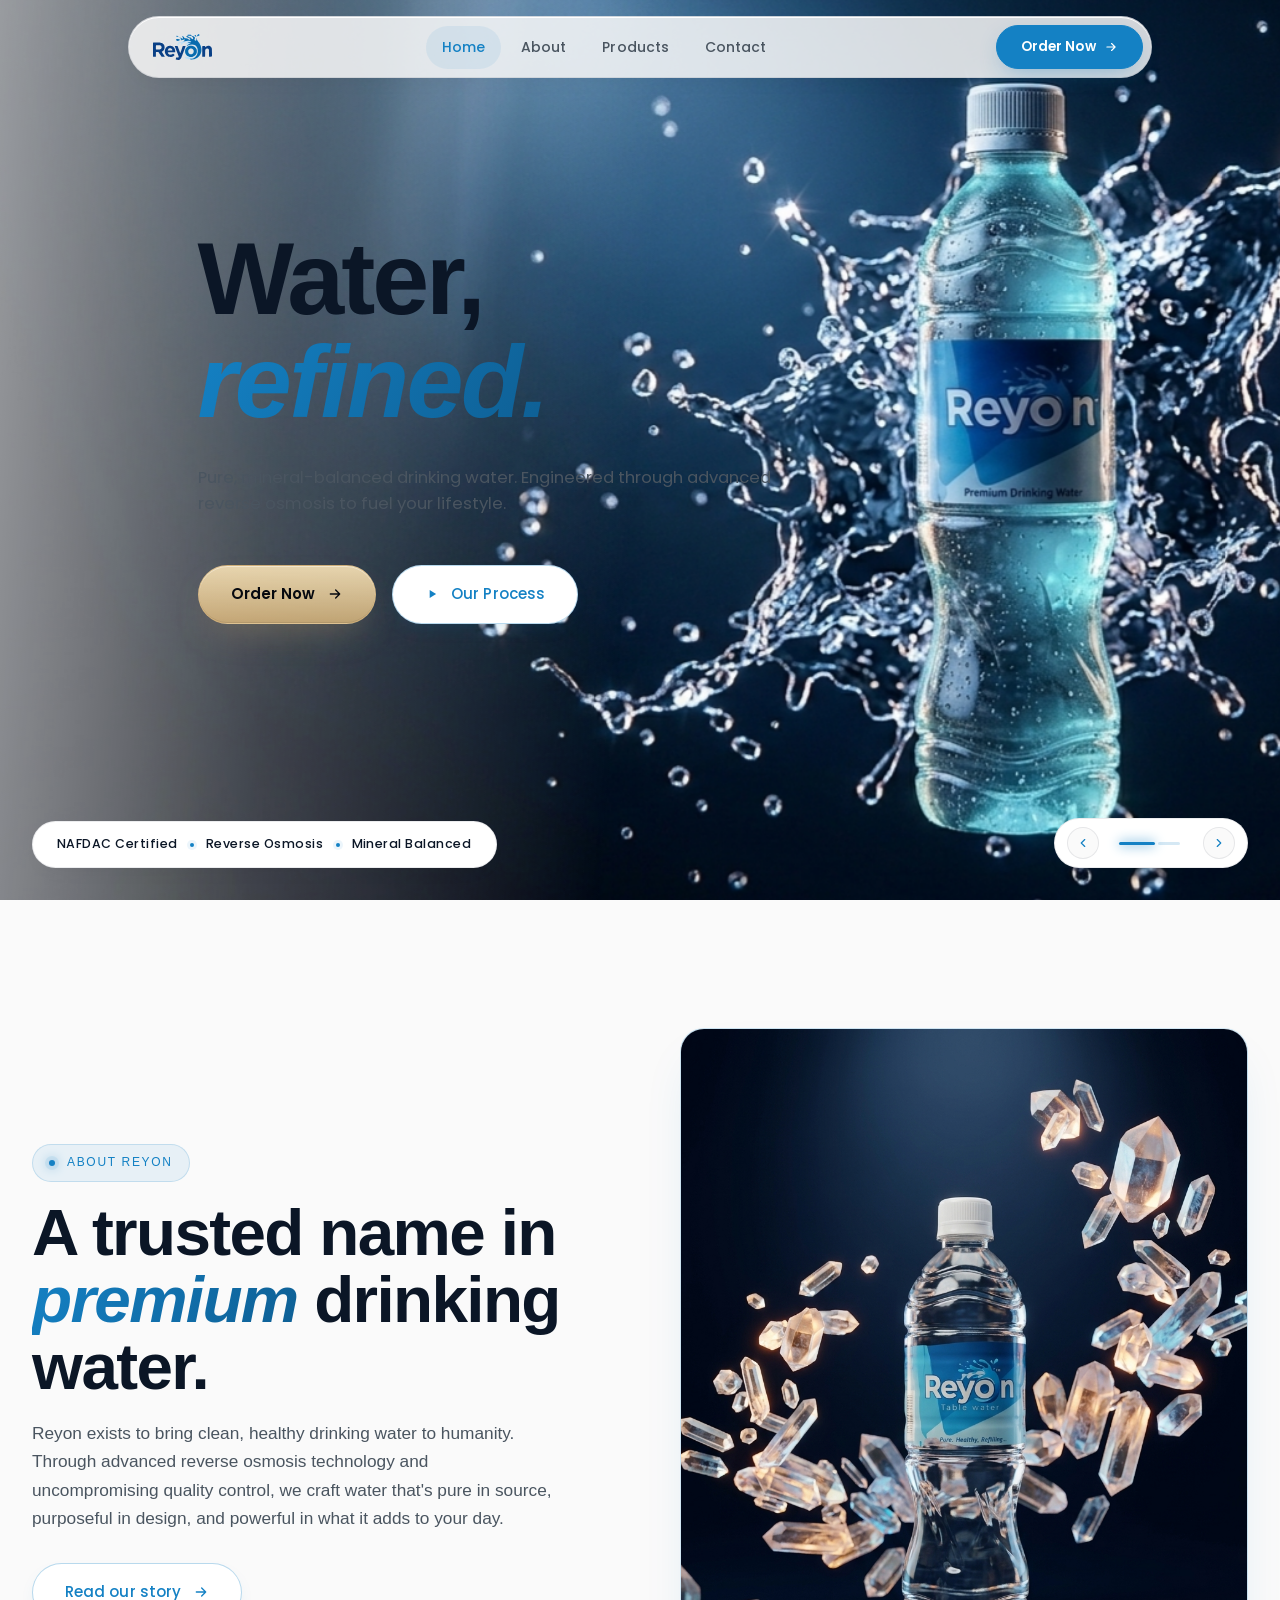
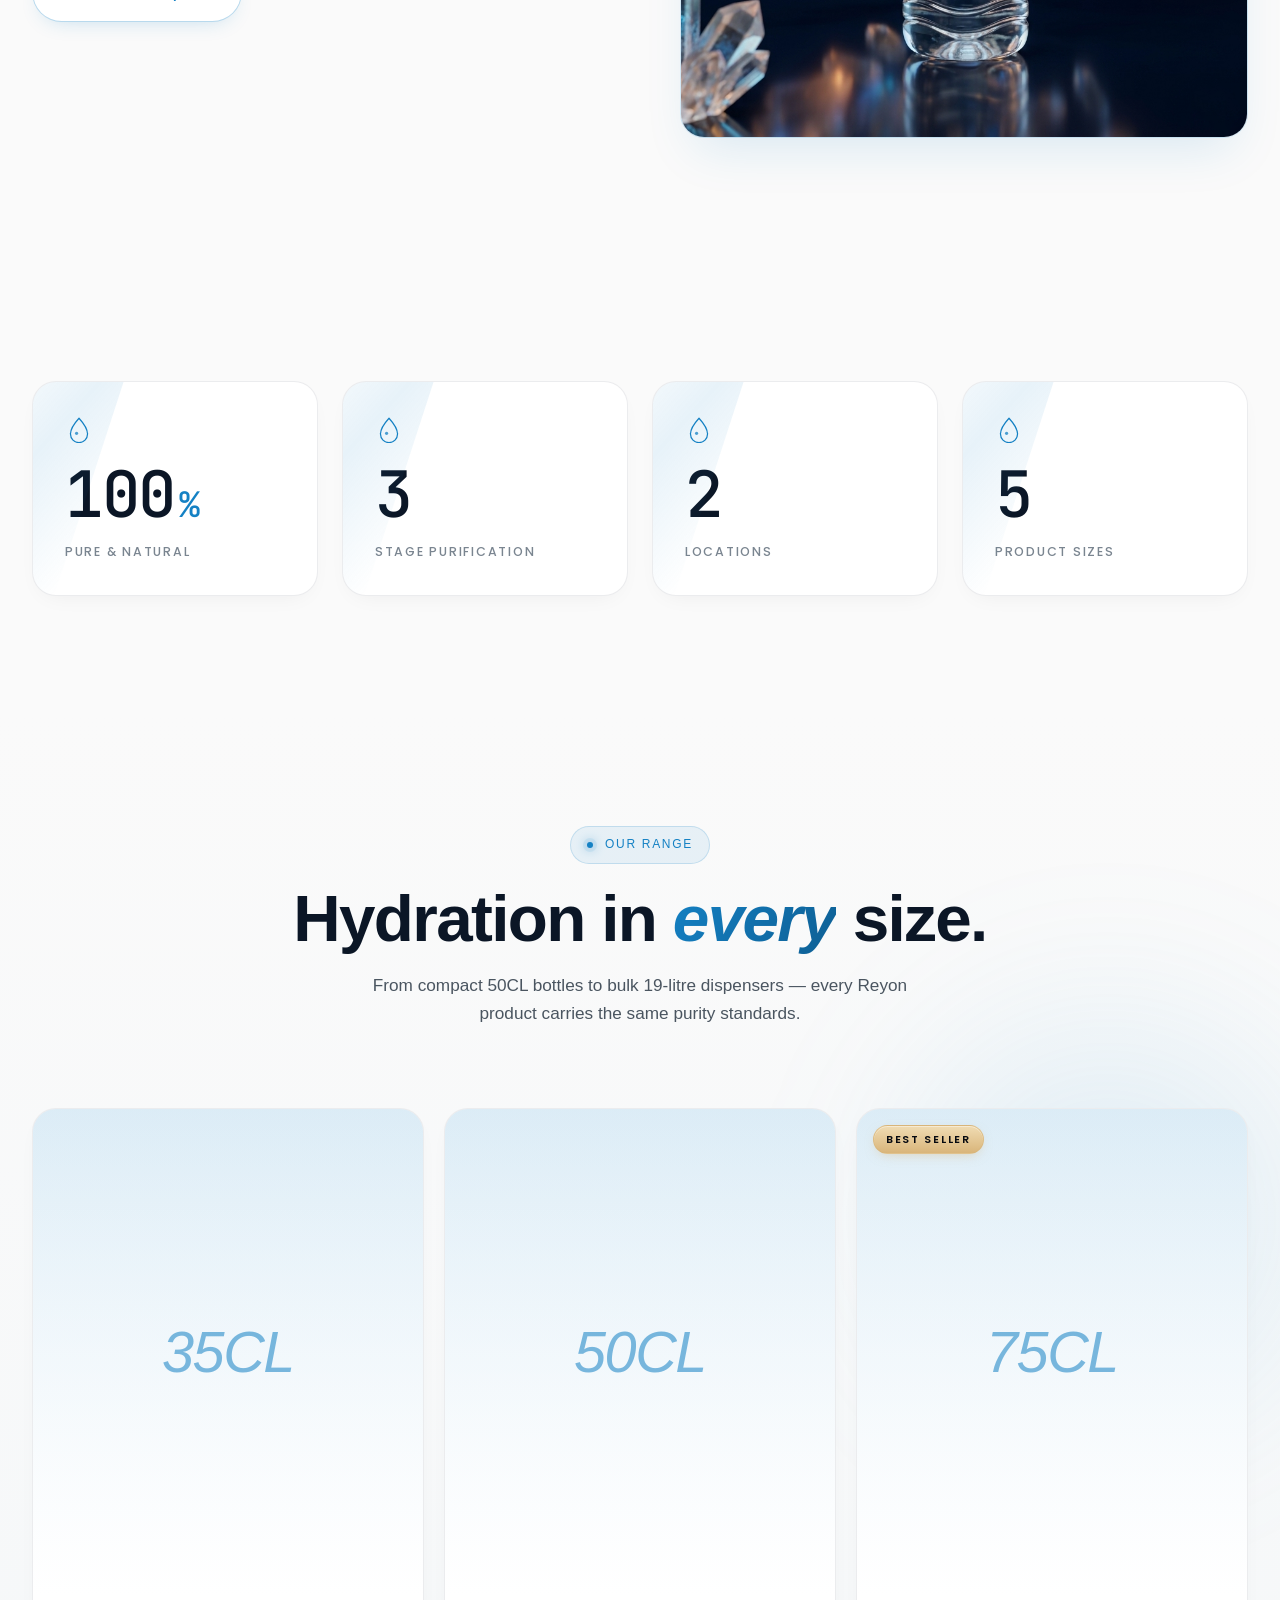
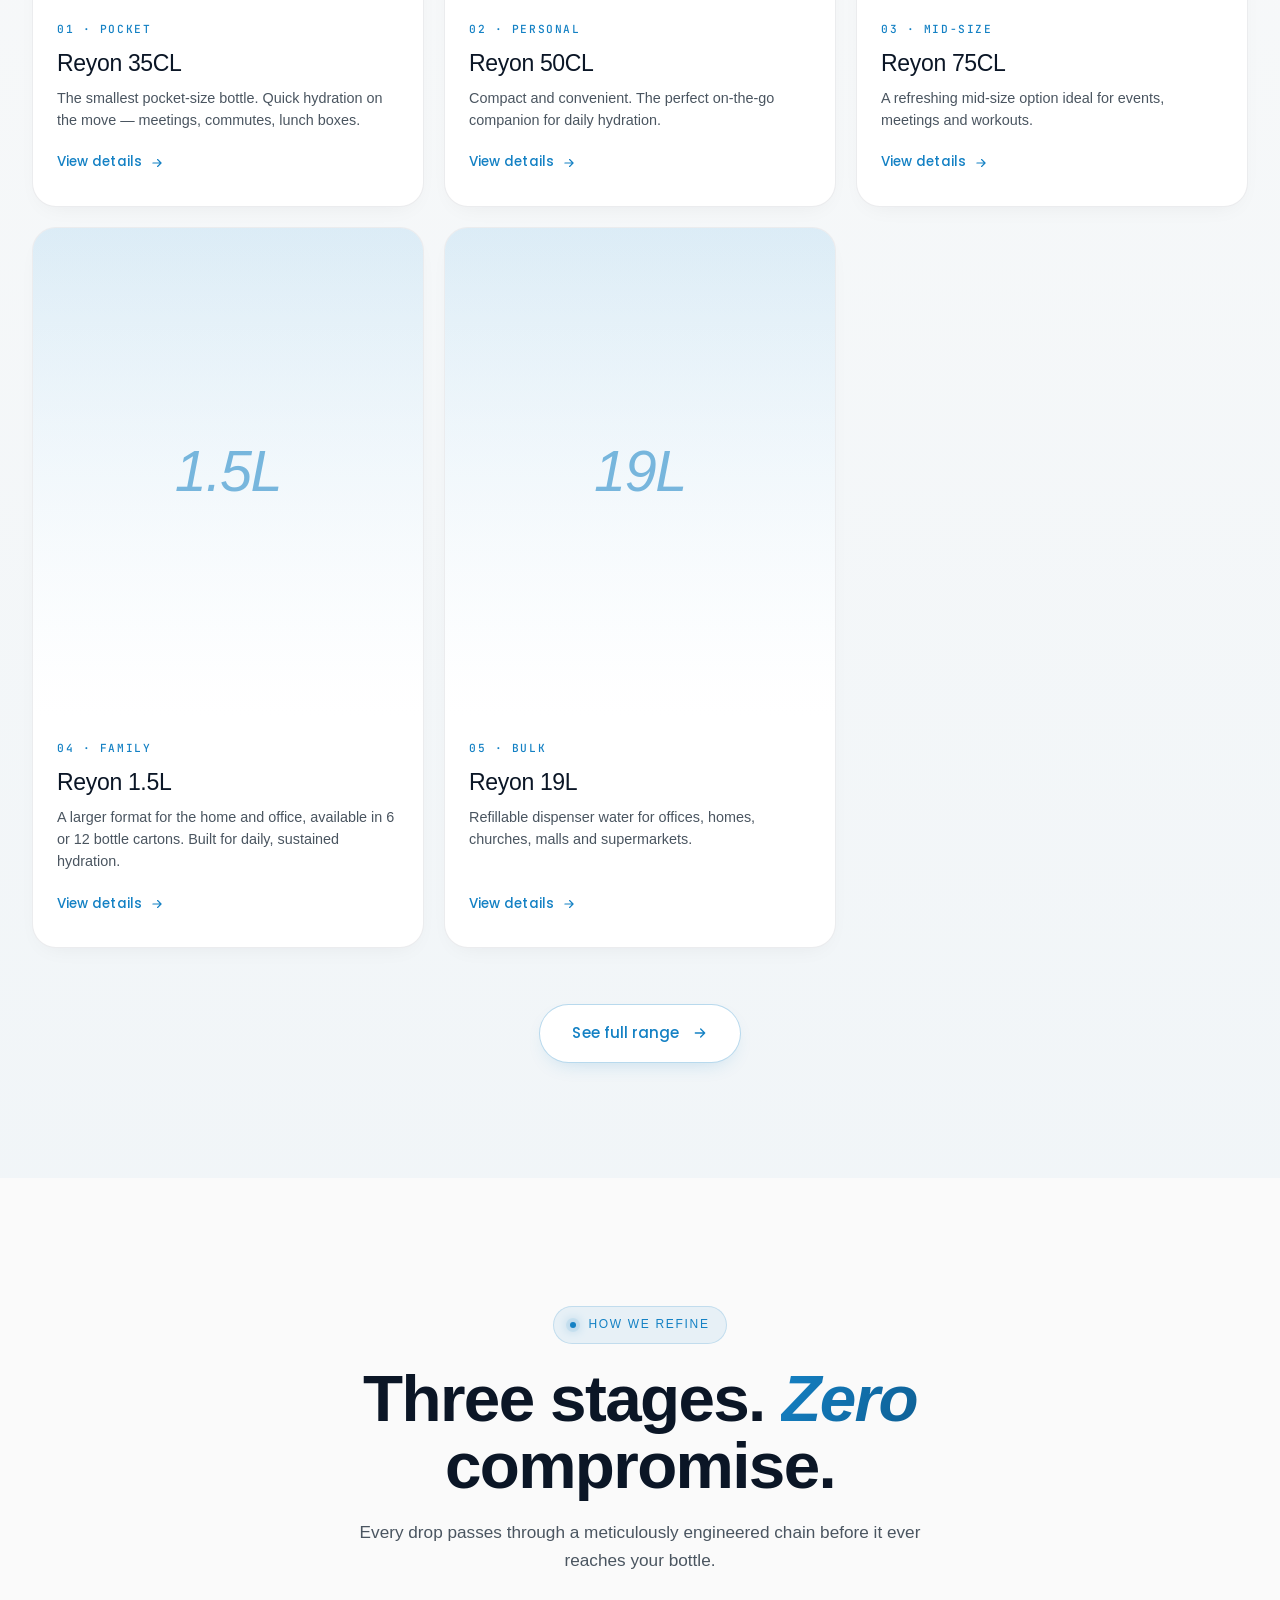
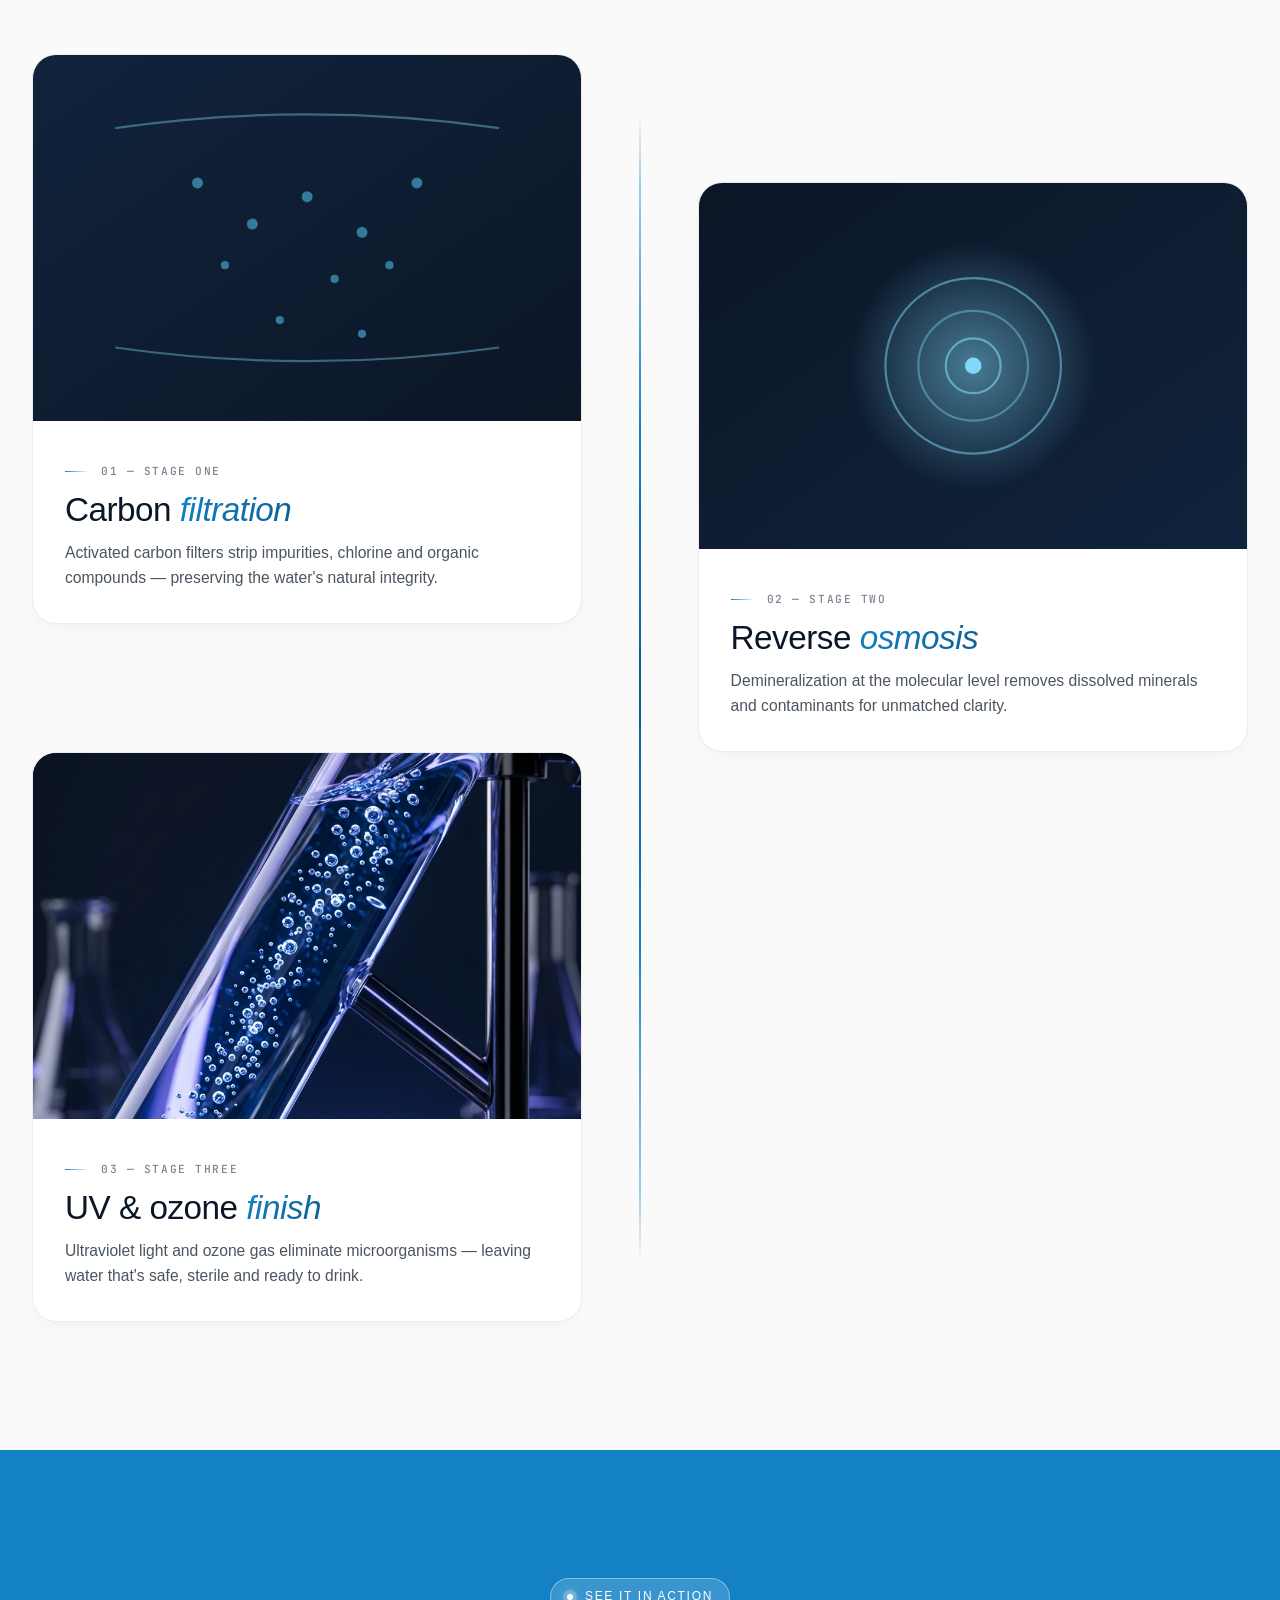
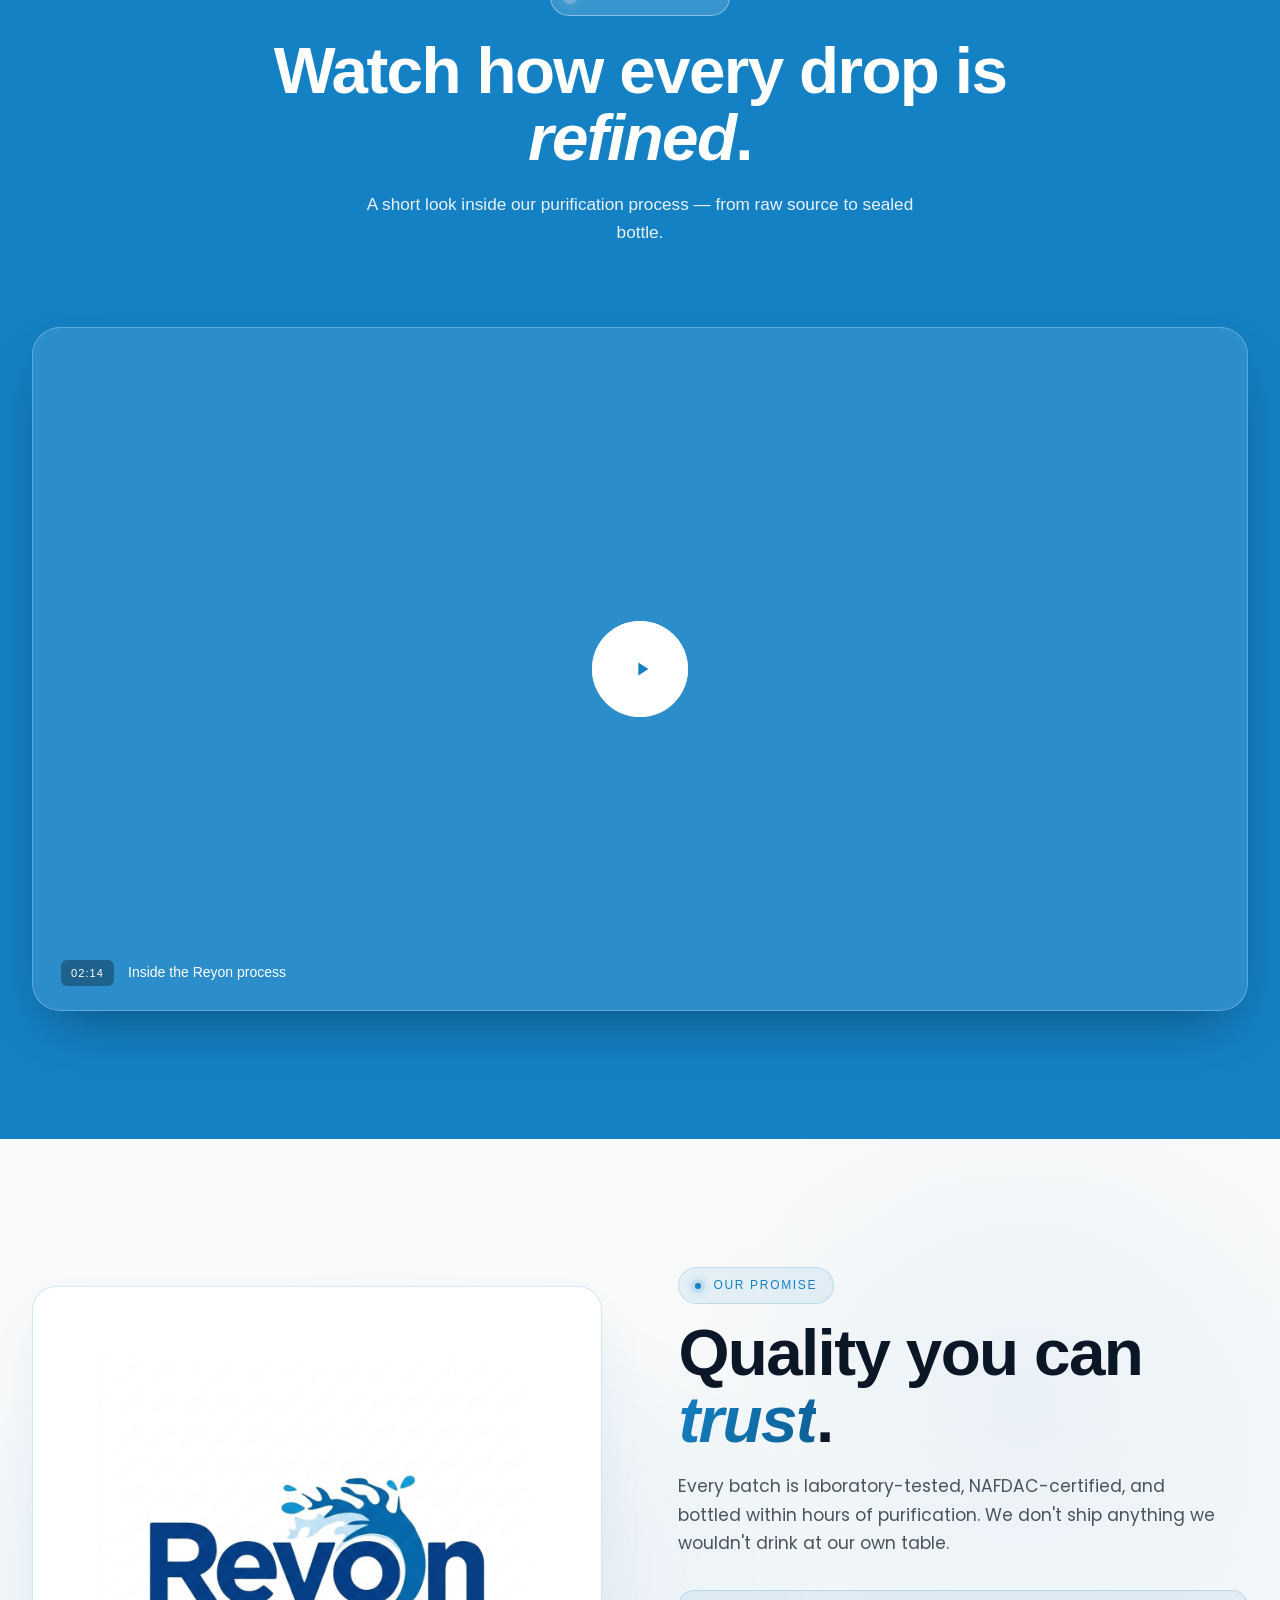
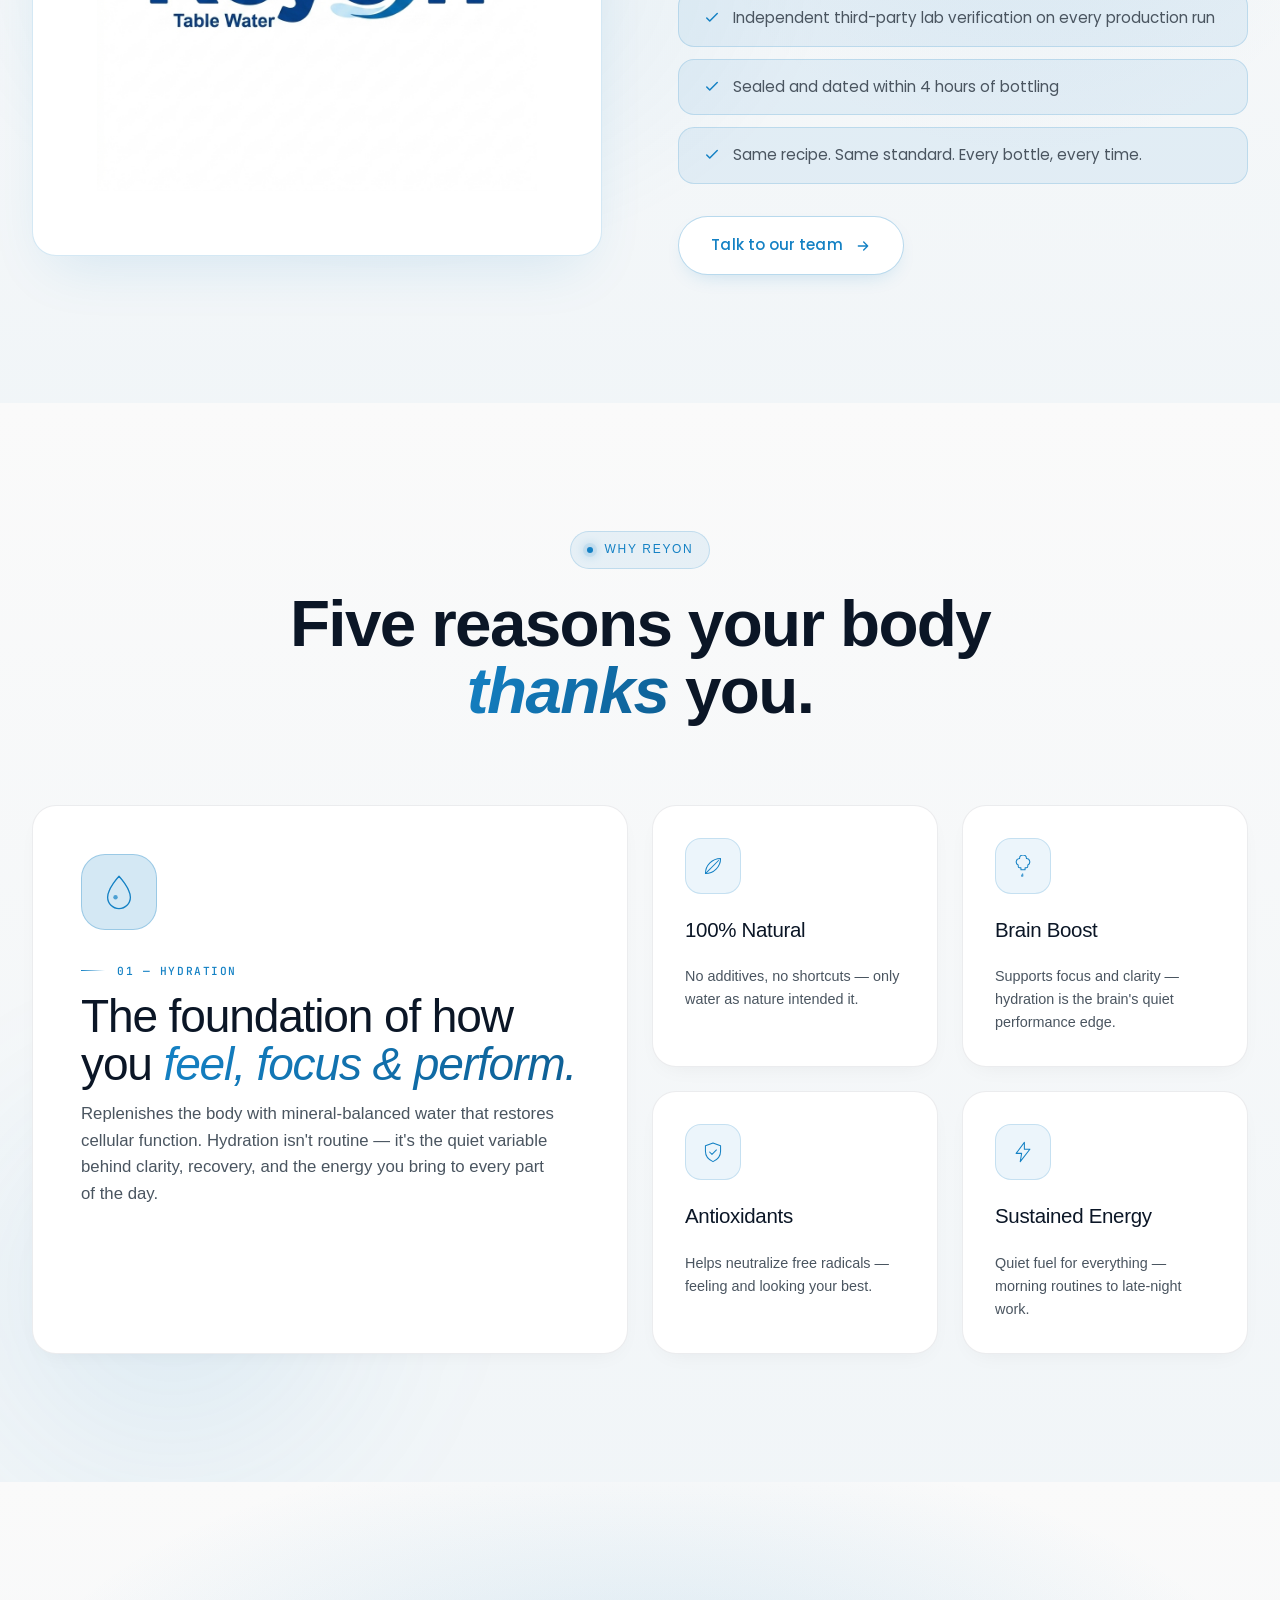
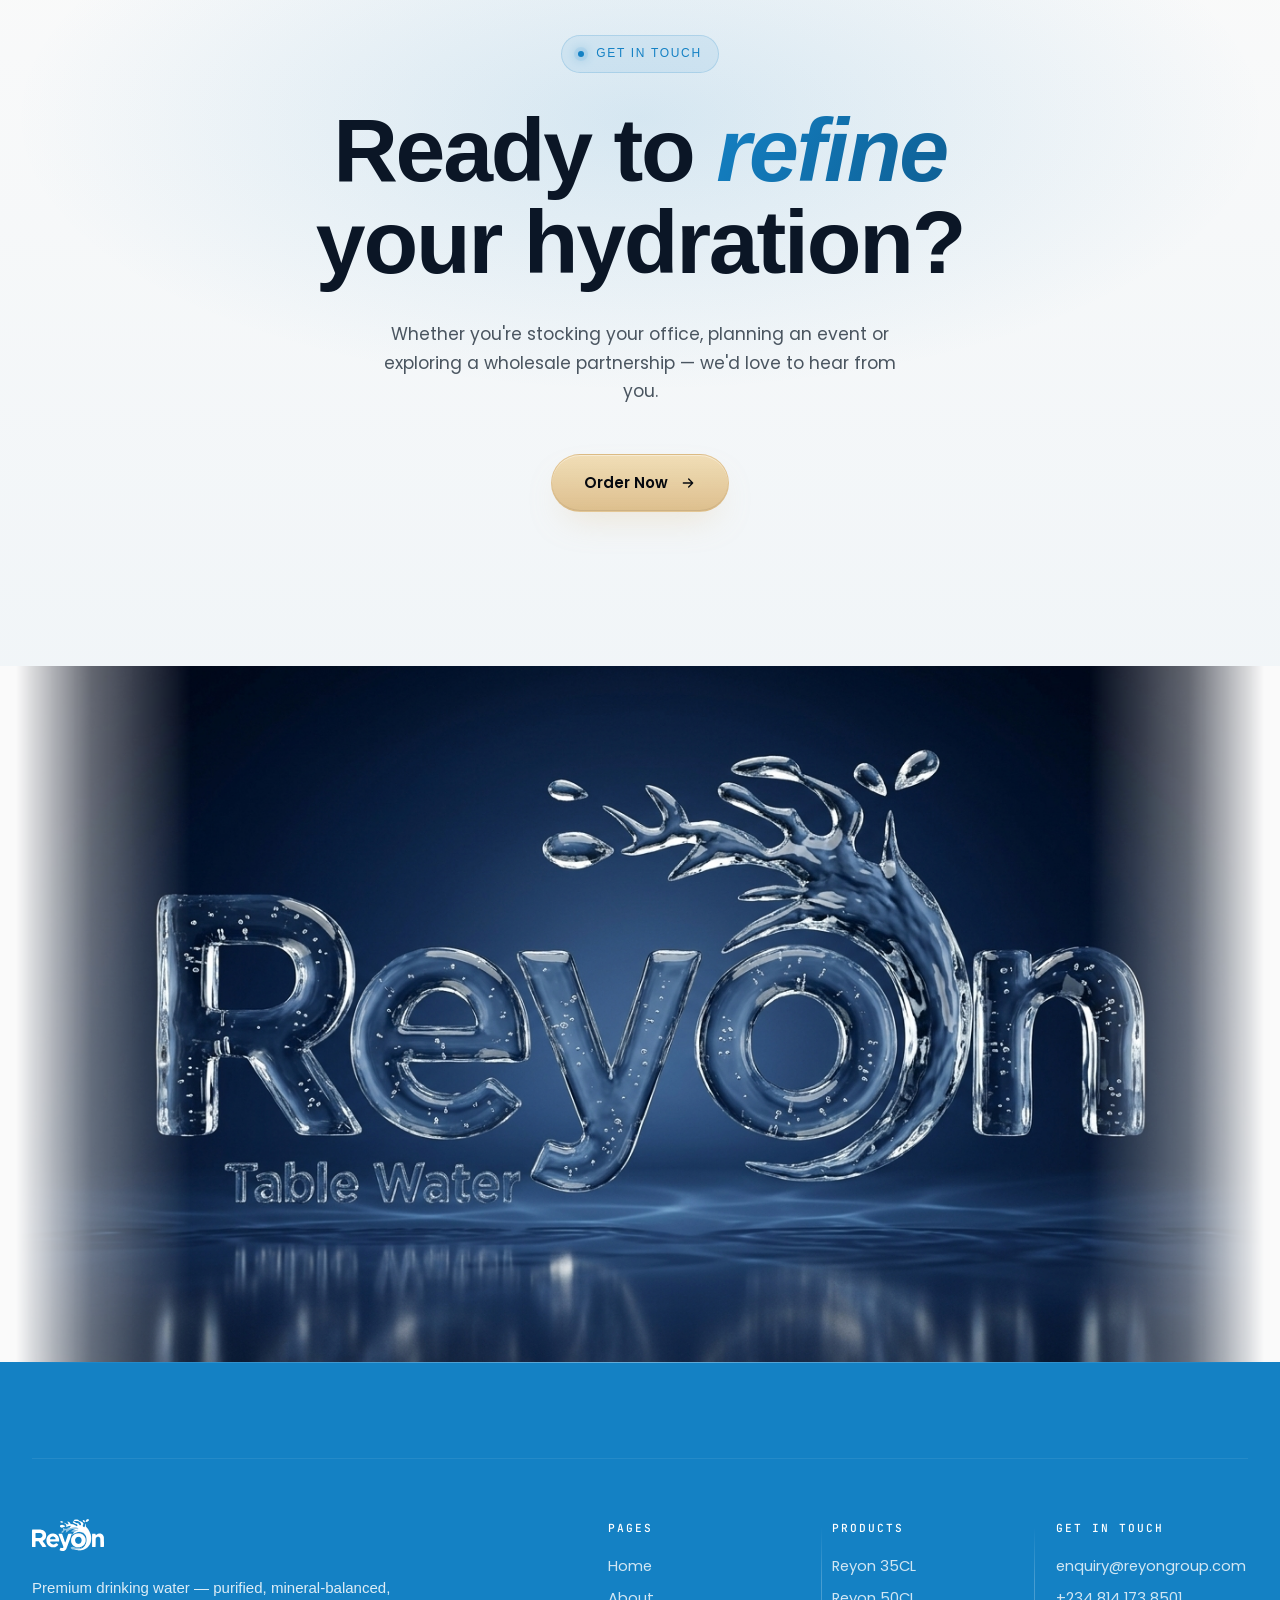
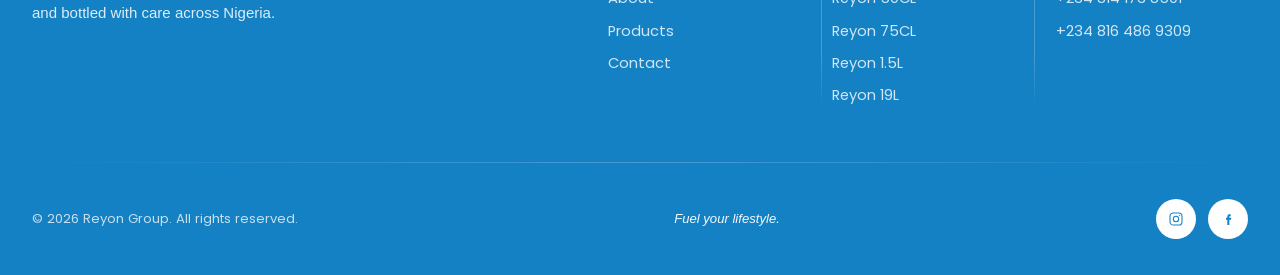
==== commit 5e7a5ab0: "Update index.html" ====
--- a/index.html
+++ b/index.html
@@ -303,7 +303,7 @@
               <span class="stat-card__drop" aria-hidden="true"></span>
             </div>
             <div class="stat-card__num">
-              <span data-stat="4">0</span>
+              <span data-stat="5">0</span>
             </div>
             <div class="stat-card__label">Product Sizes</div>
           </article>
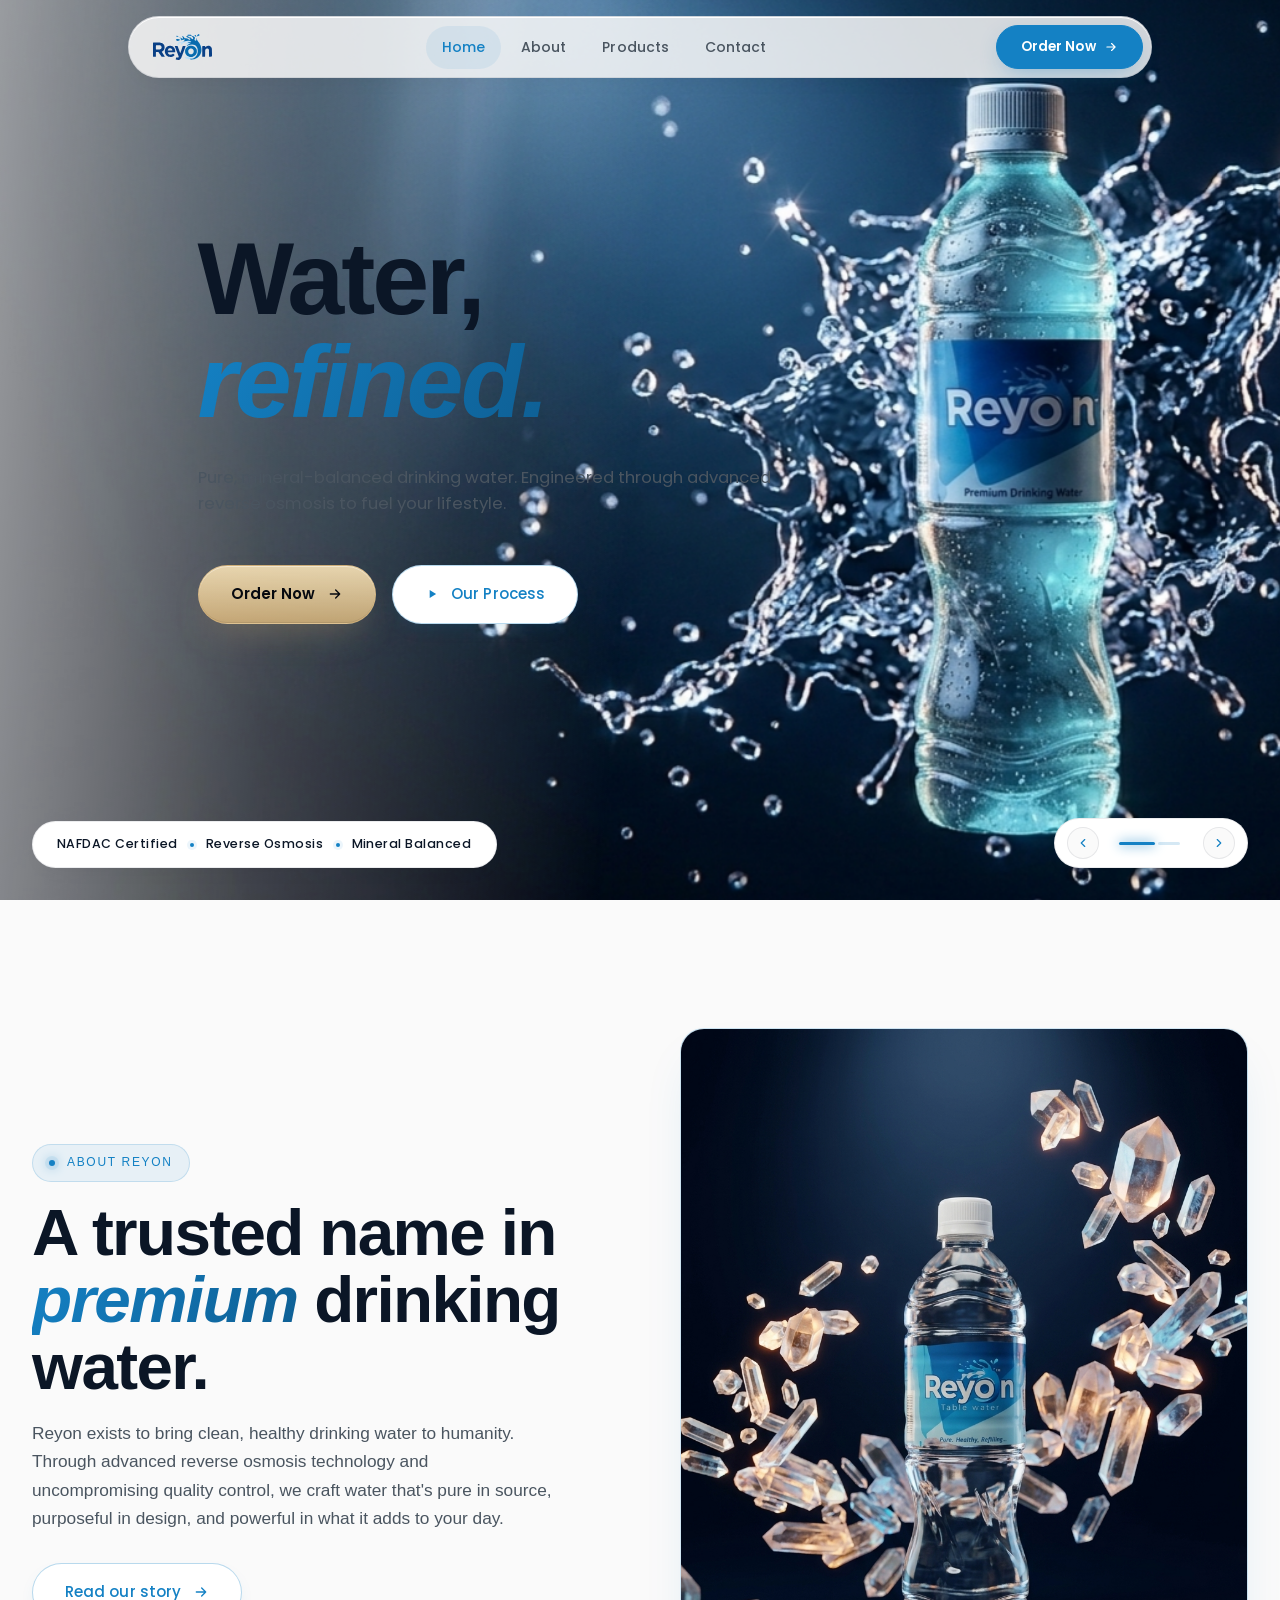
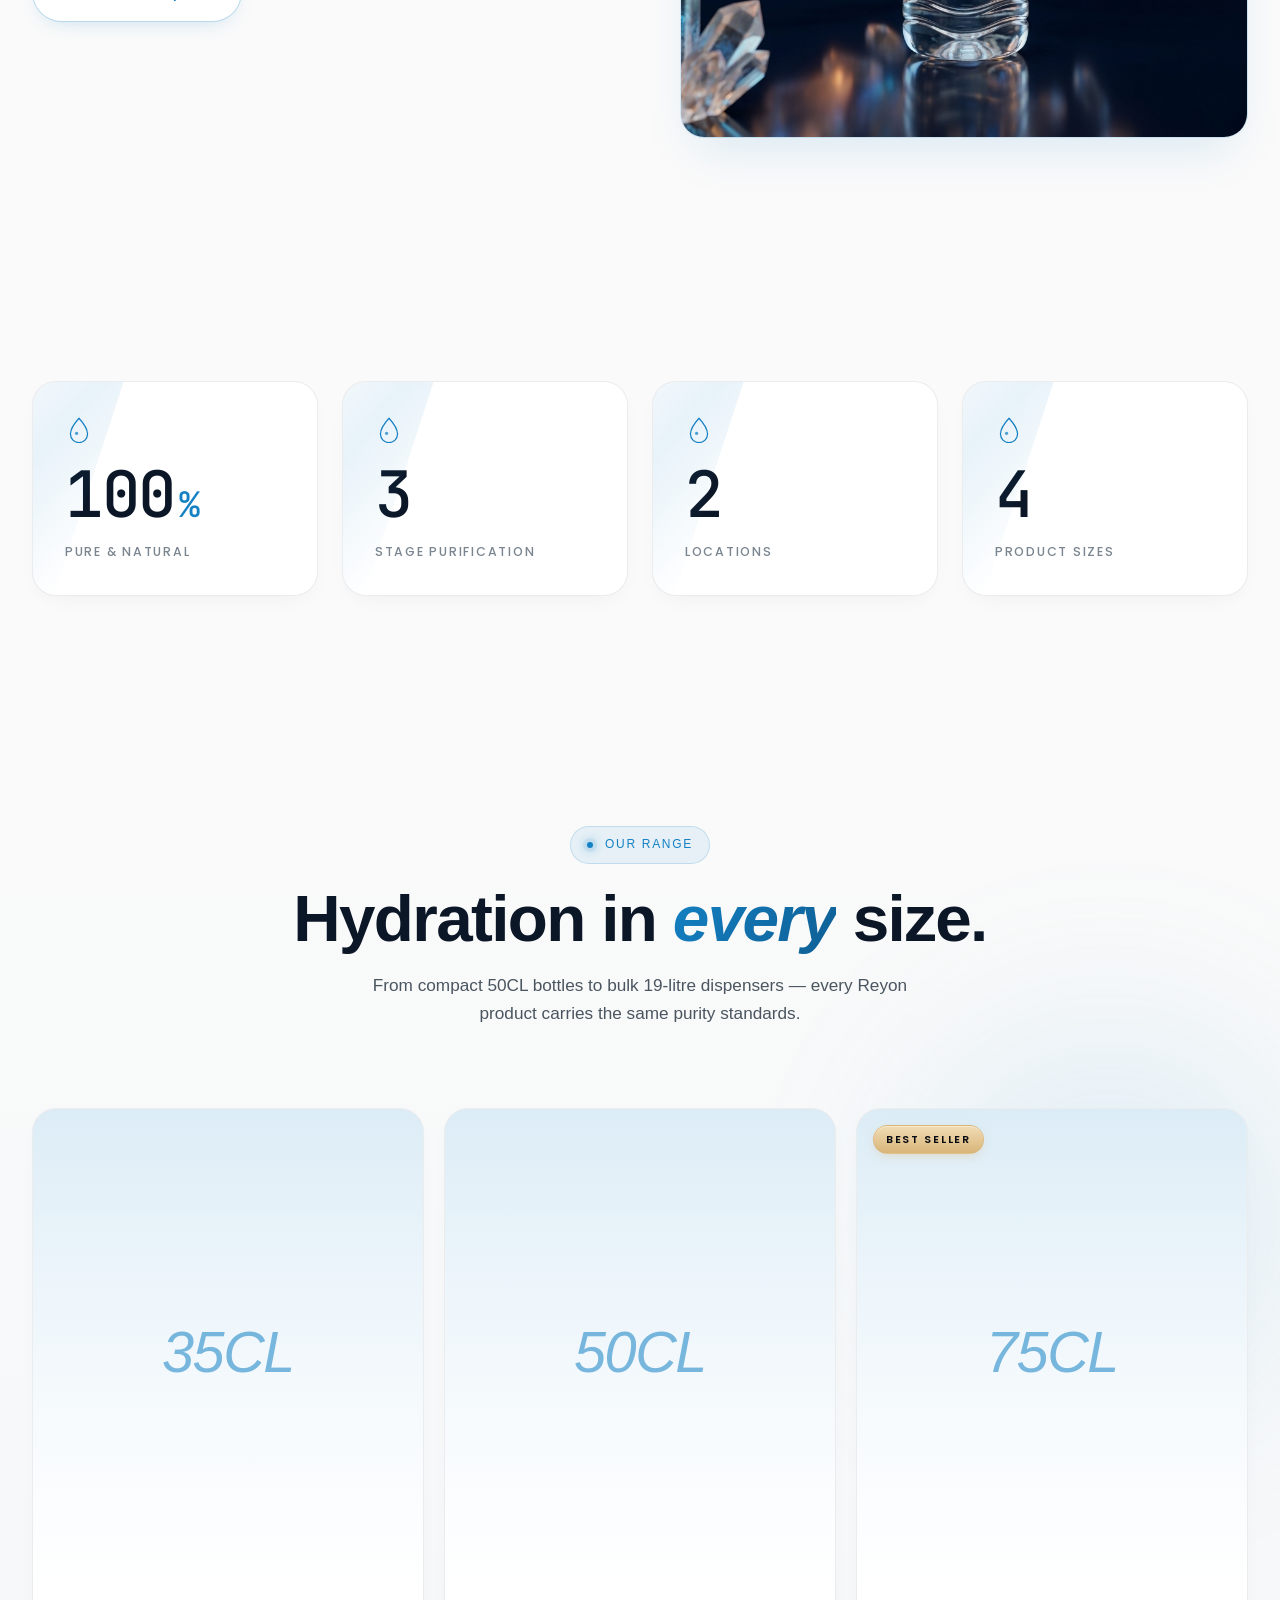
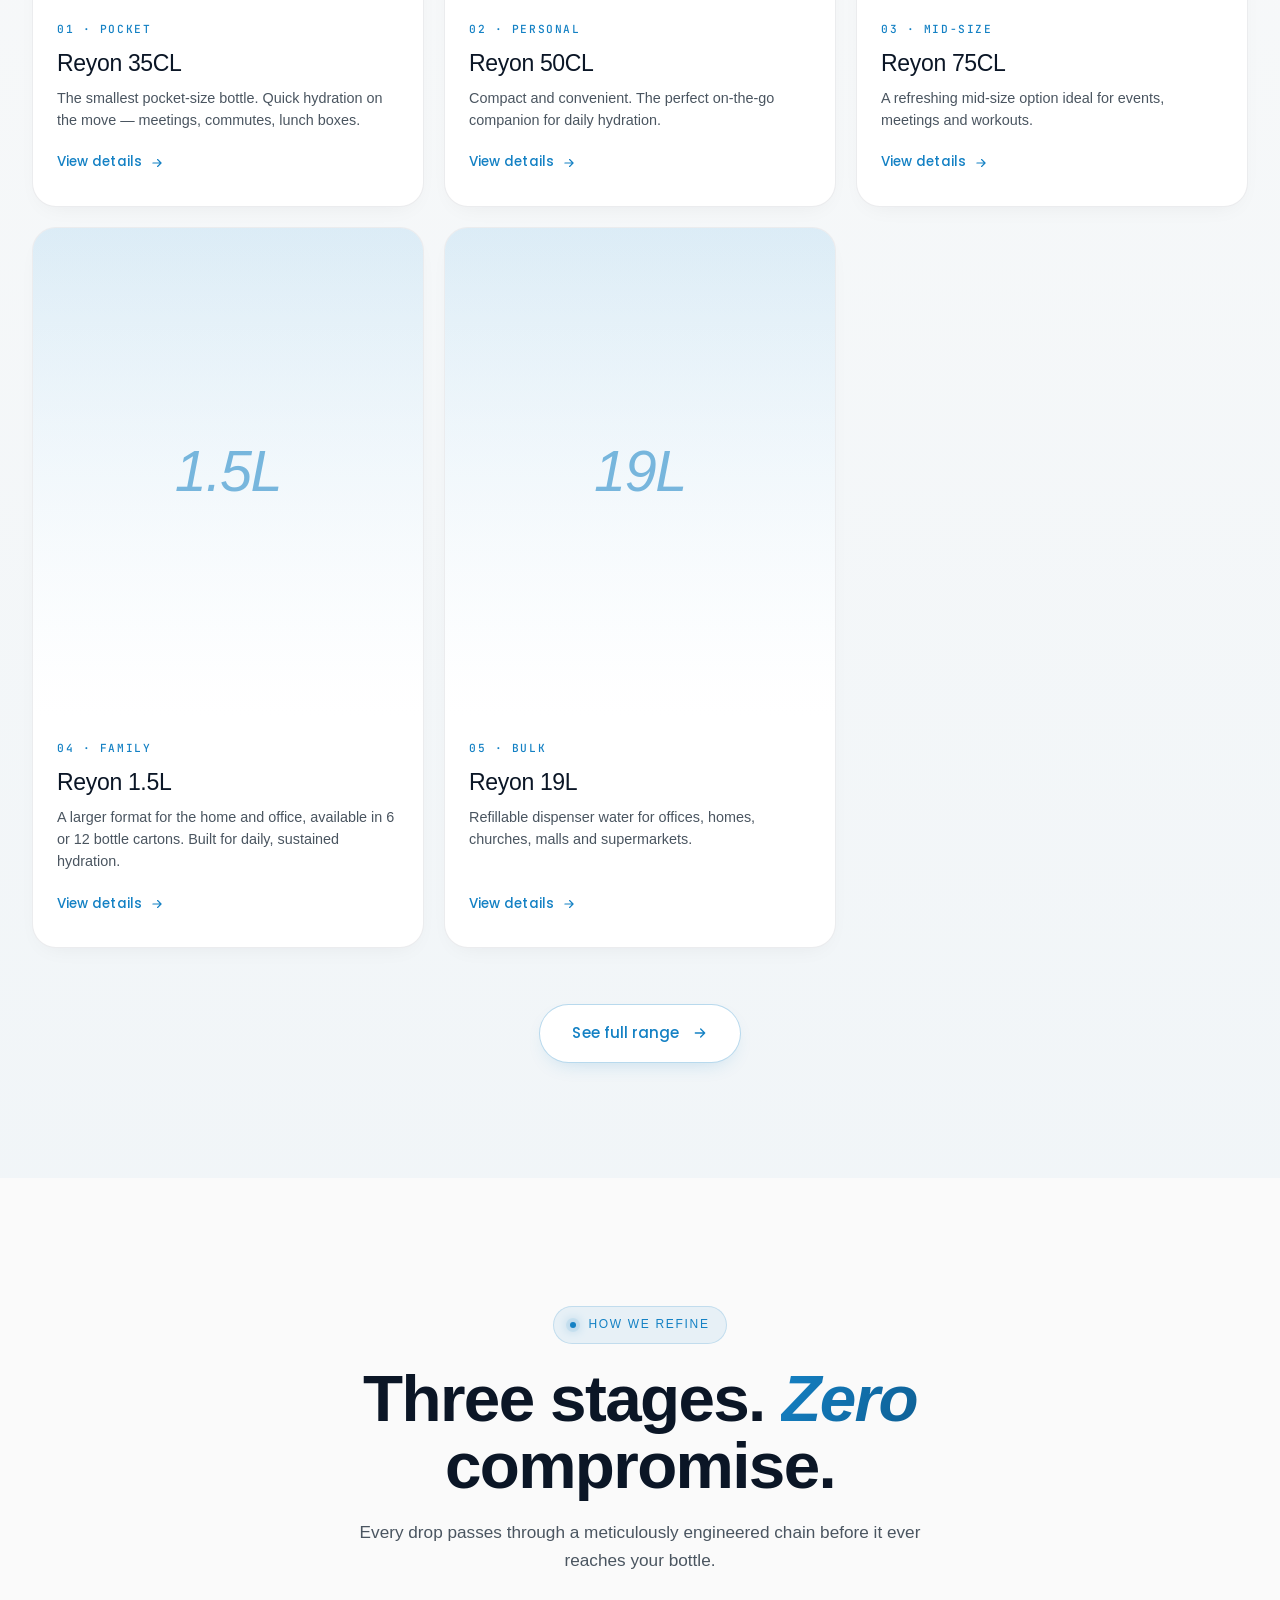
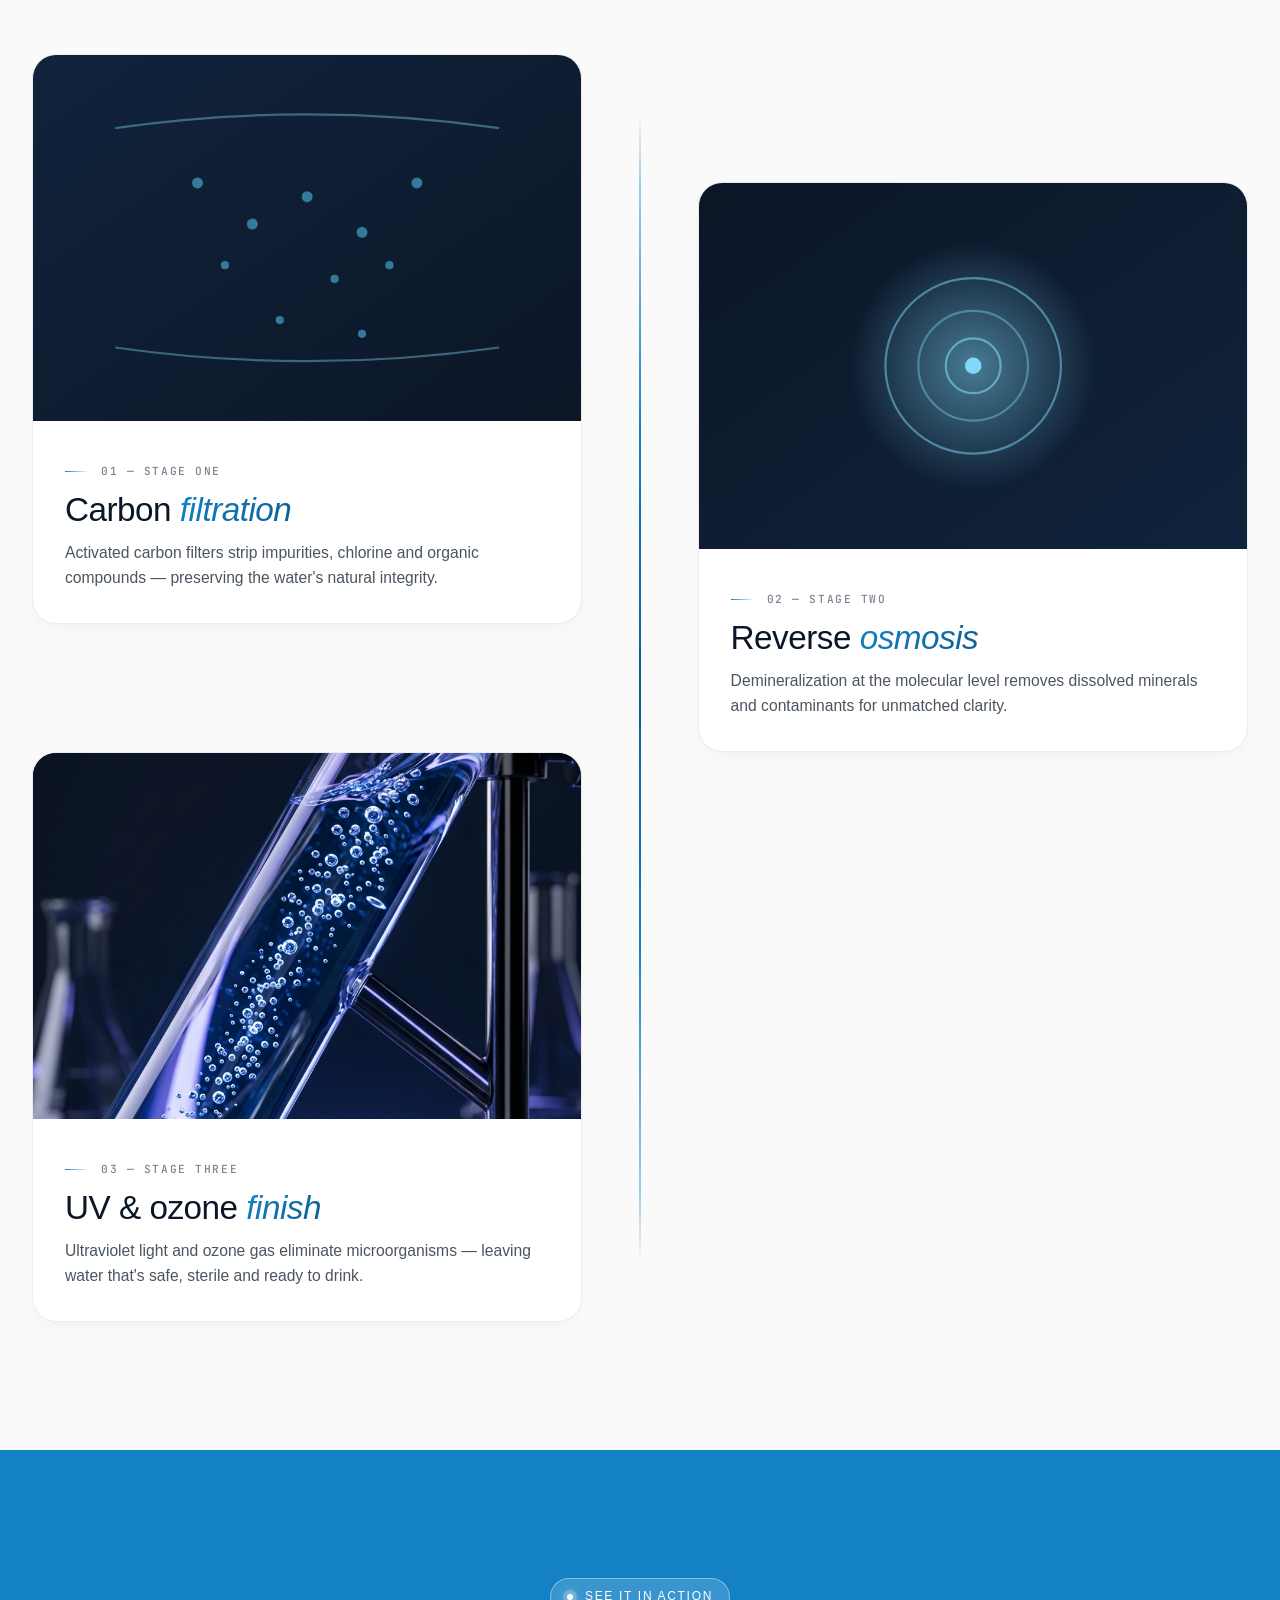
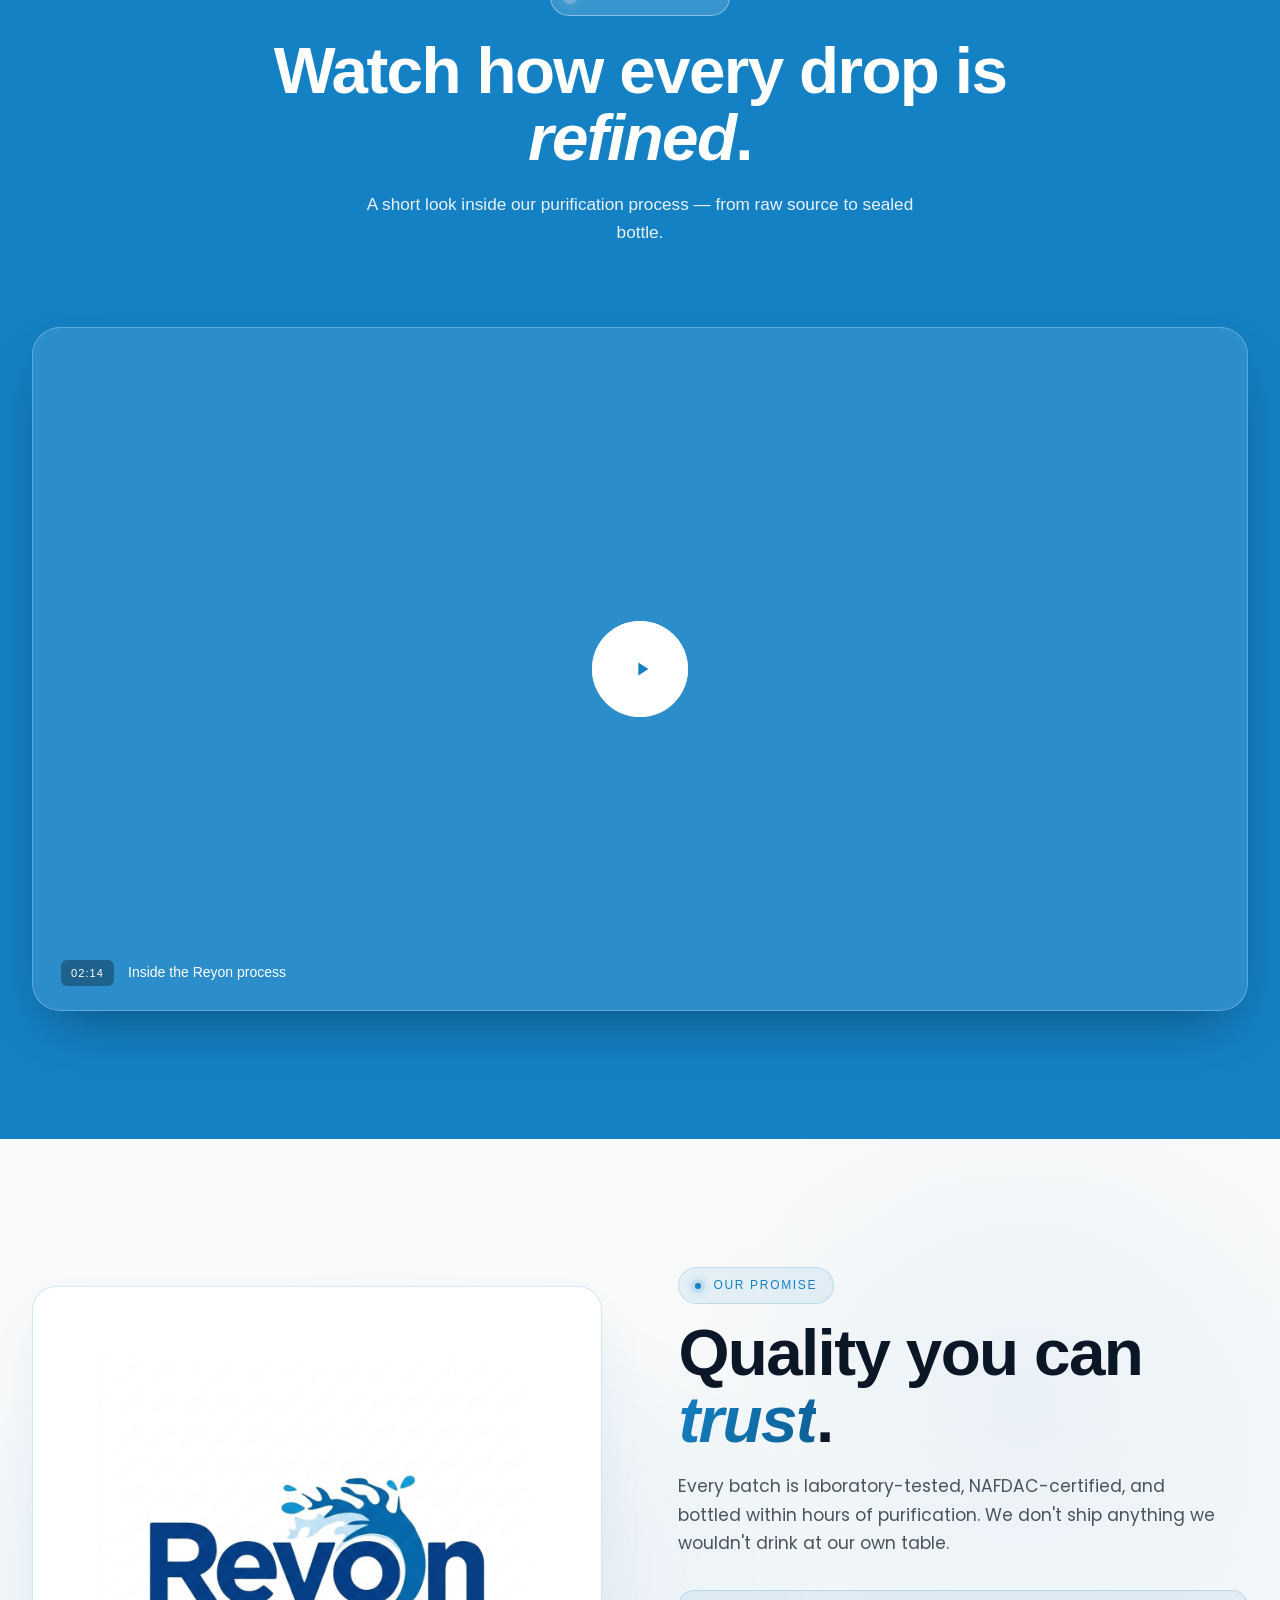
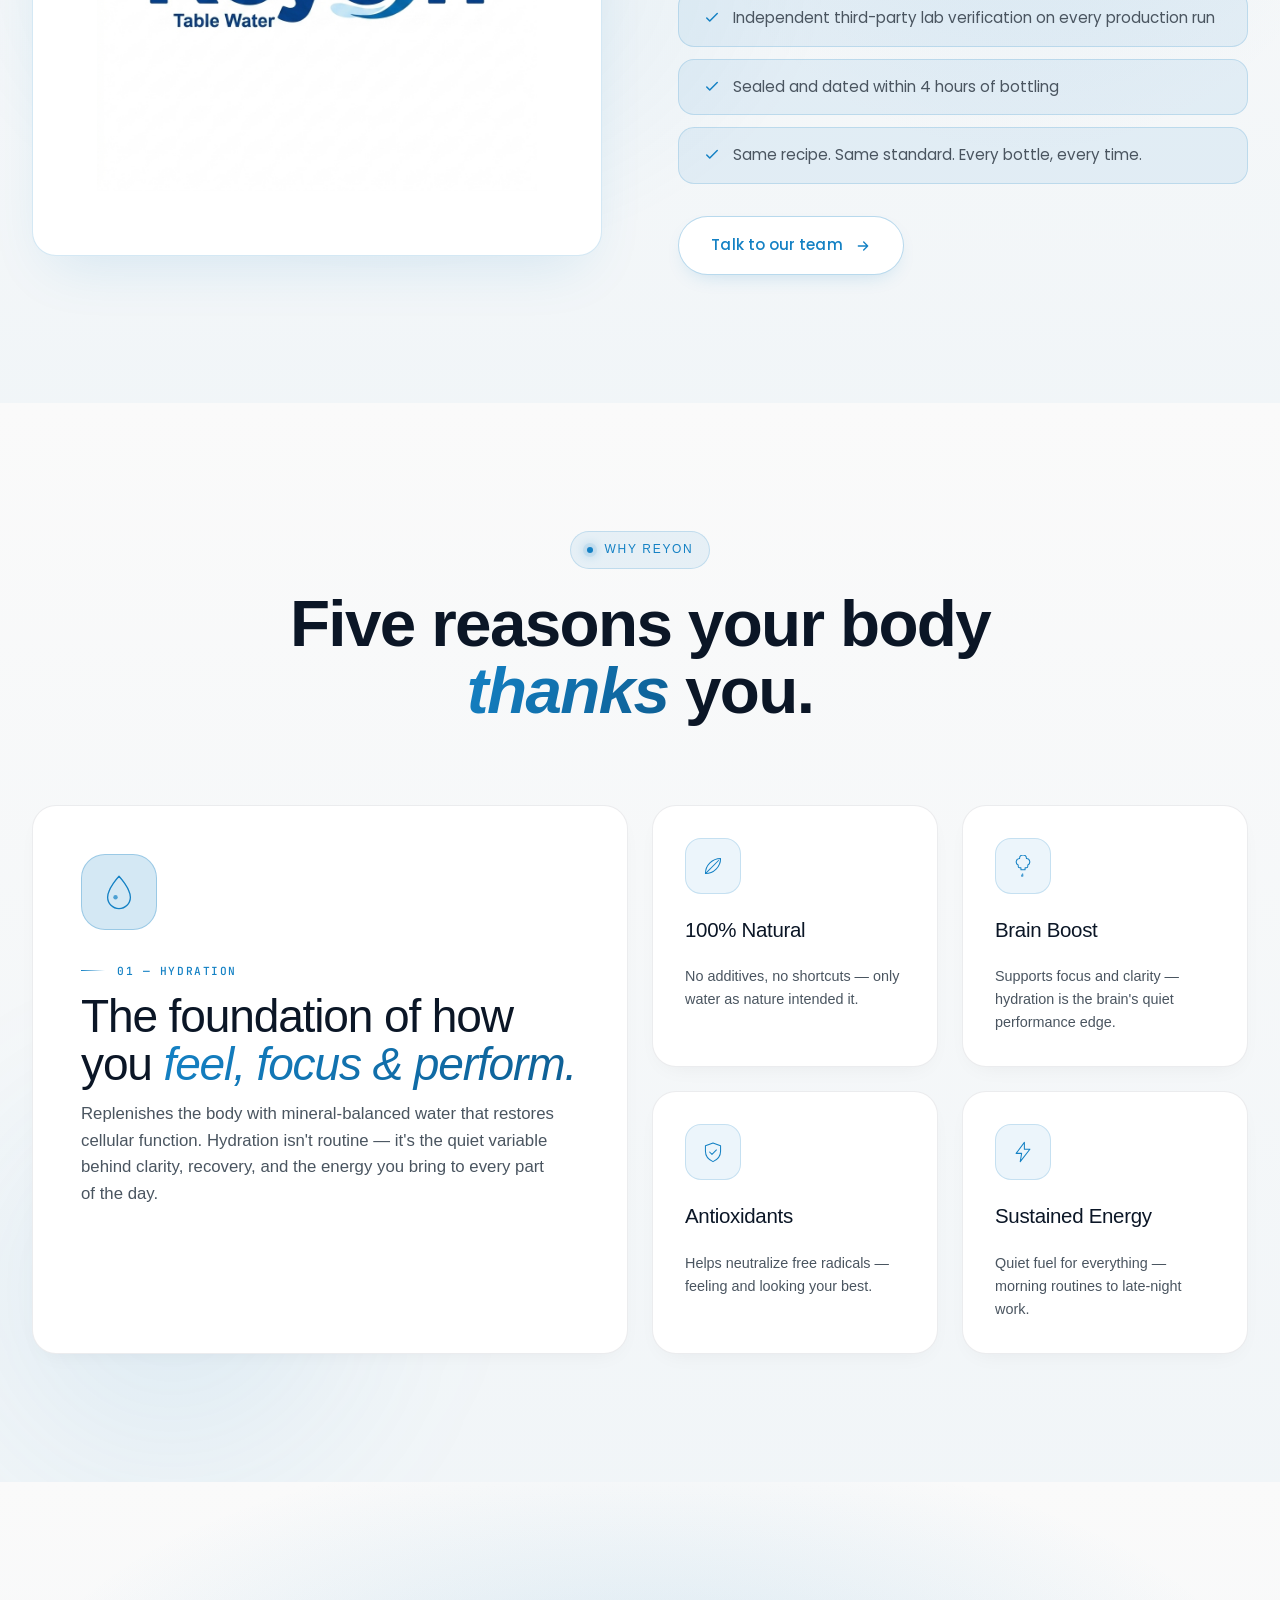
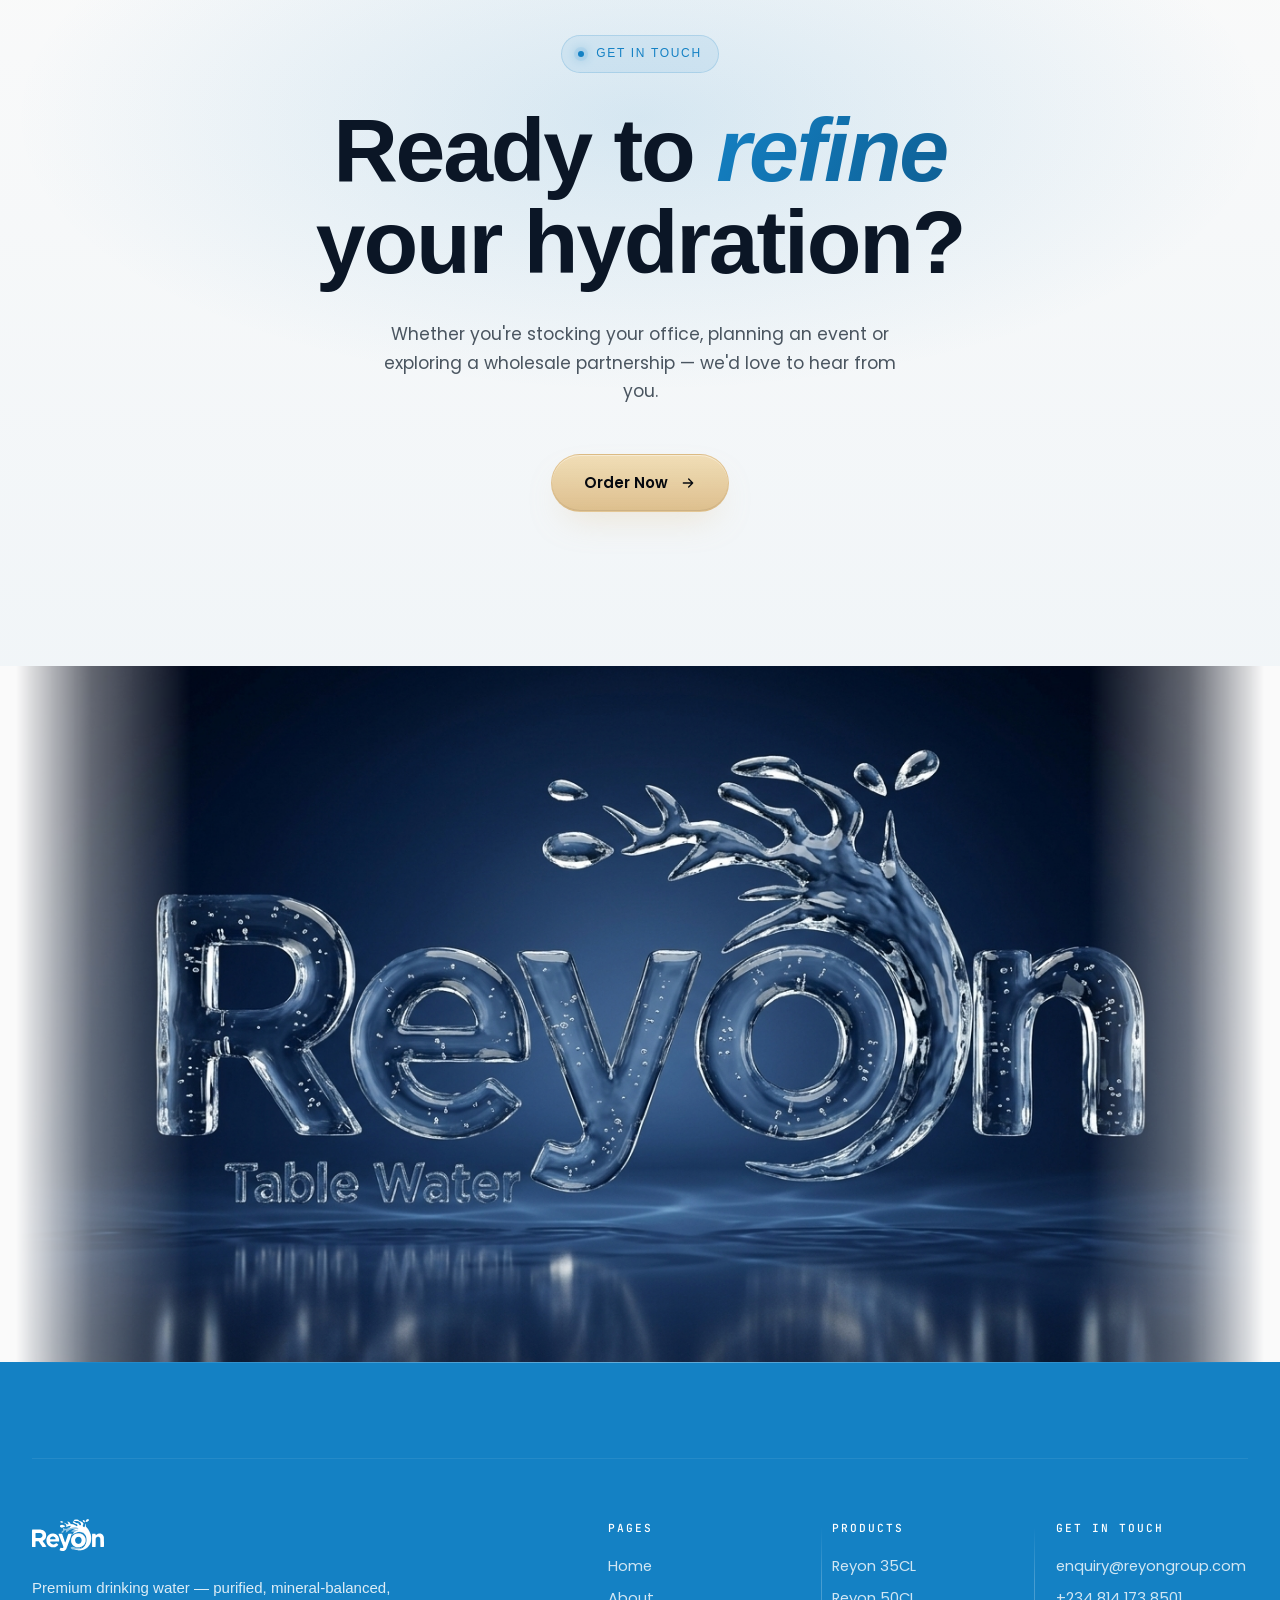
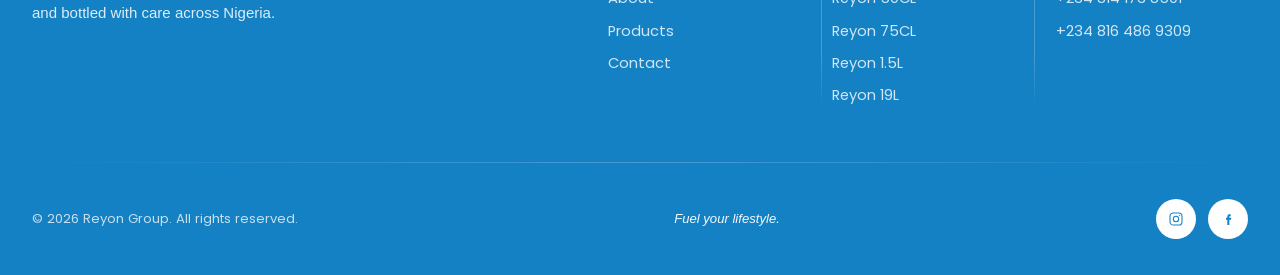
==== commit 9c29e3dd: "Update index.html" ====
--- a/index.html
+++ b/index.html
@@ -303,7 +303,7 @@
               <span class="stat-card__drop" aria-hidden="true"></span>
             </div>
             <div class="stat-card__num">
-              <span data-stat="5">0</span>
+              <span data-stat="4">0</span>
             </div>
             <div class="stat-card__label">Product Sizes</div>
           </article>
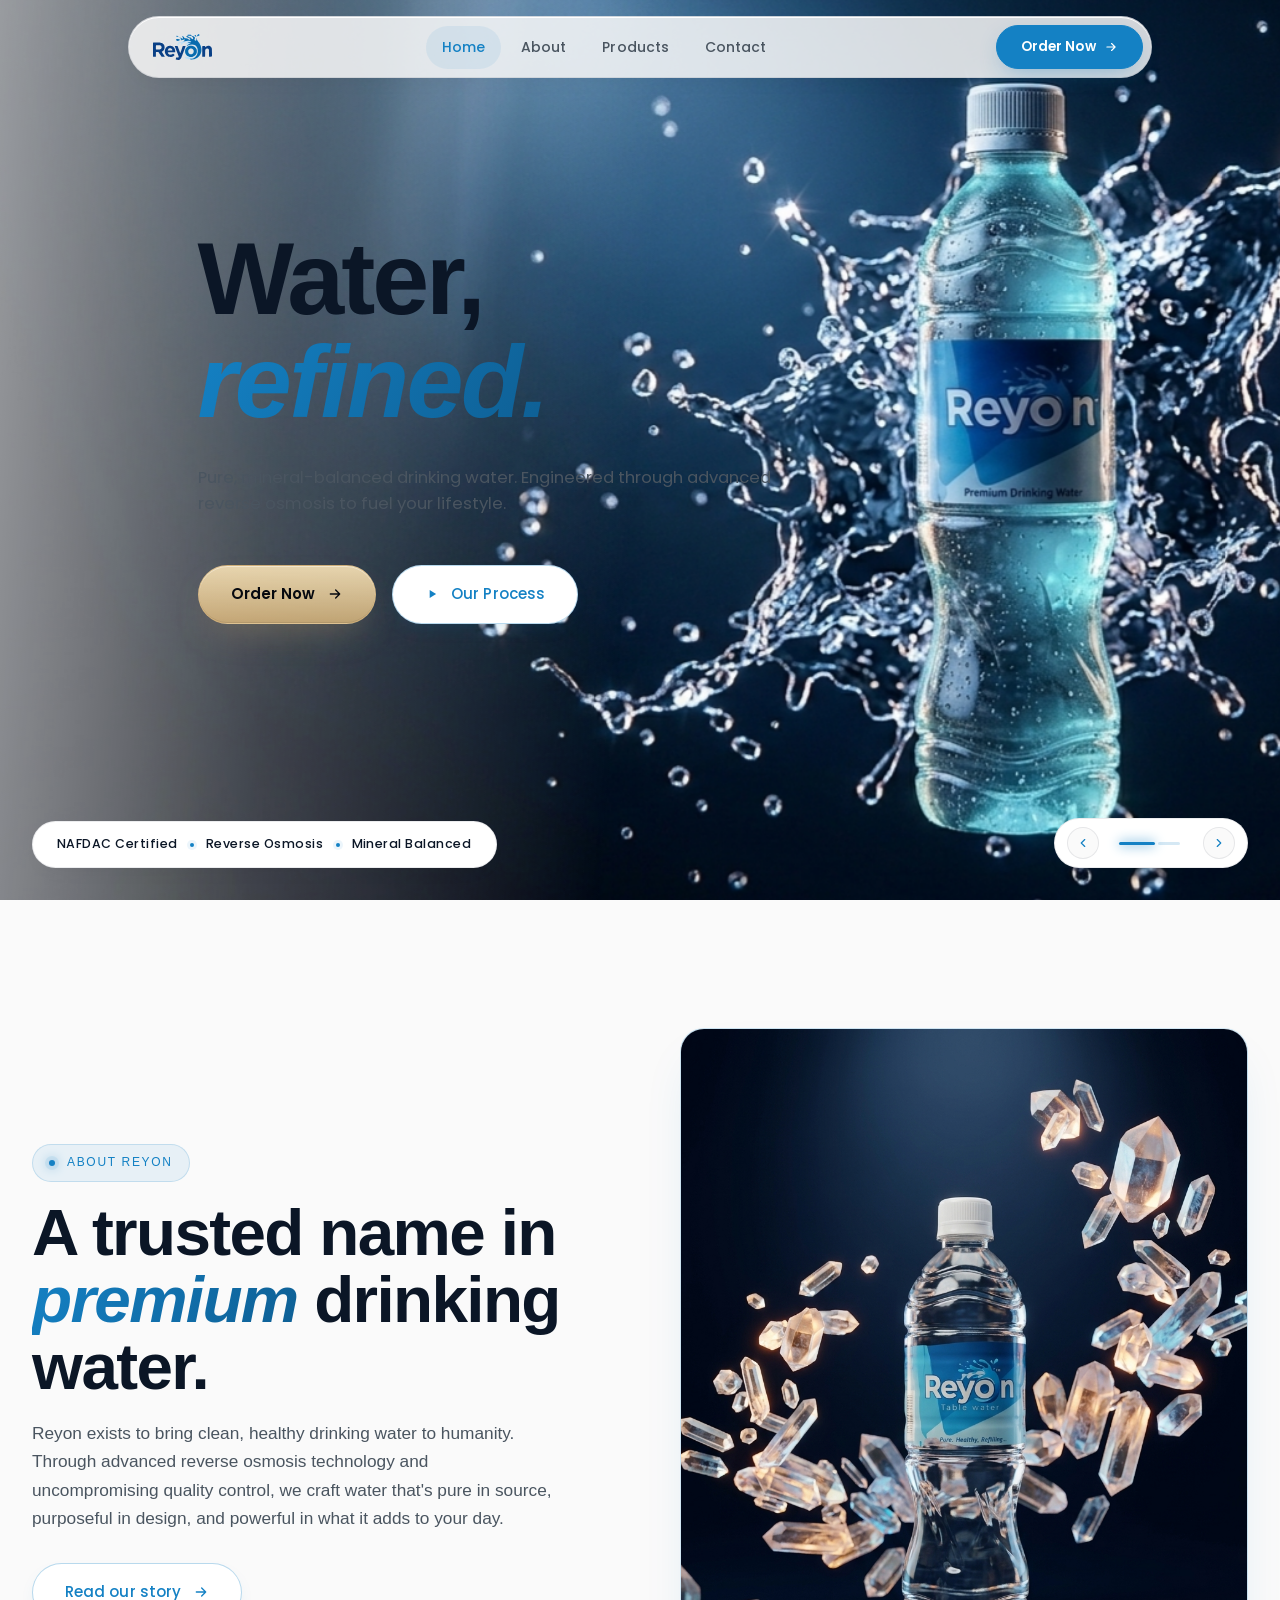
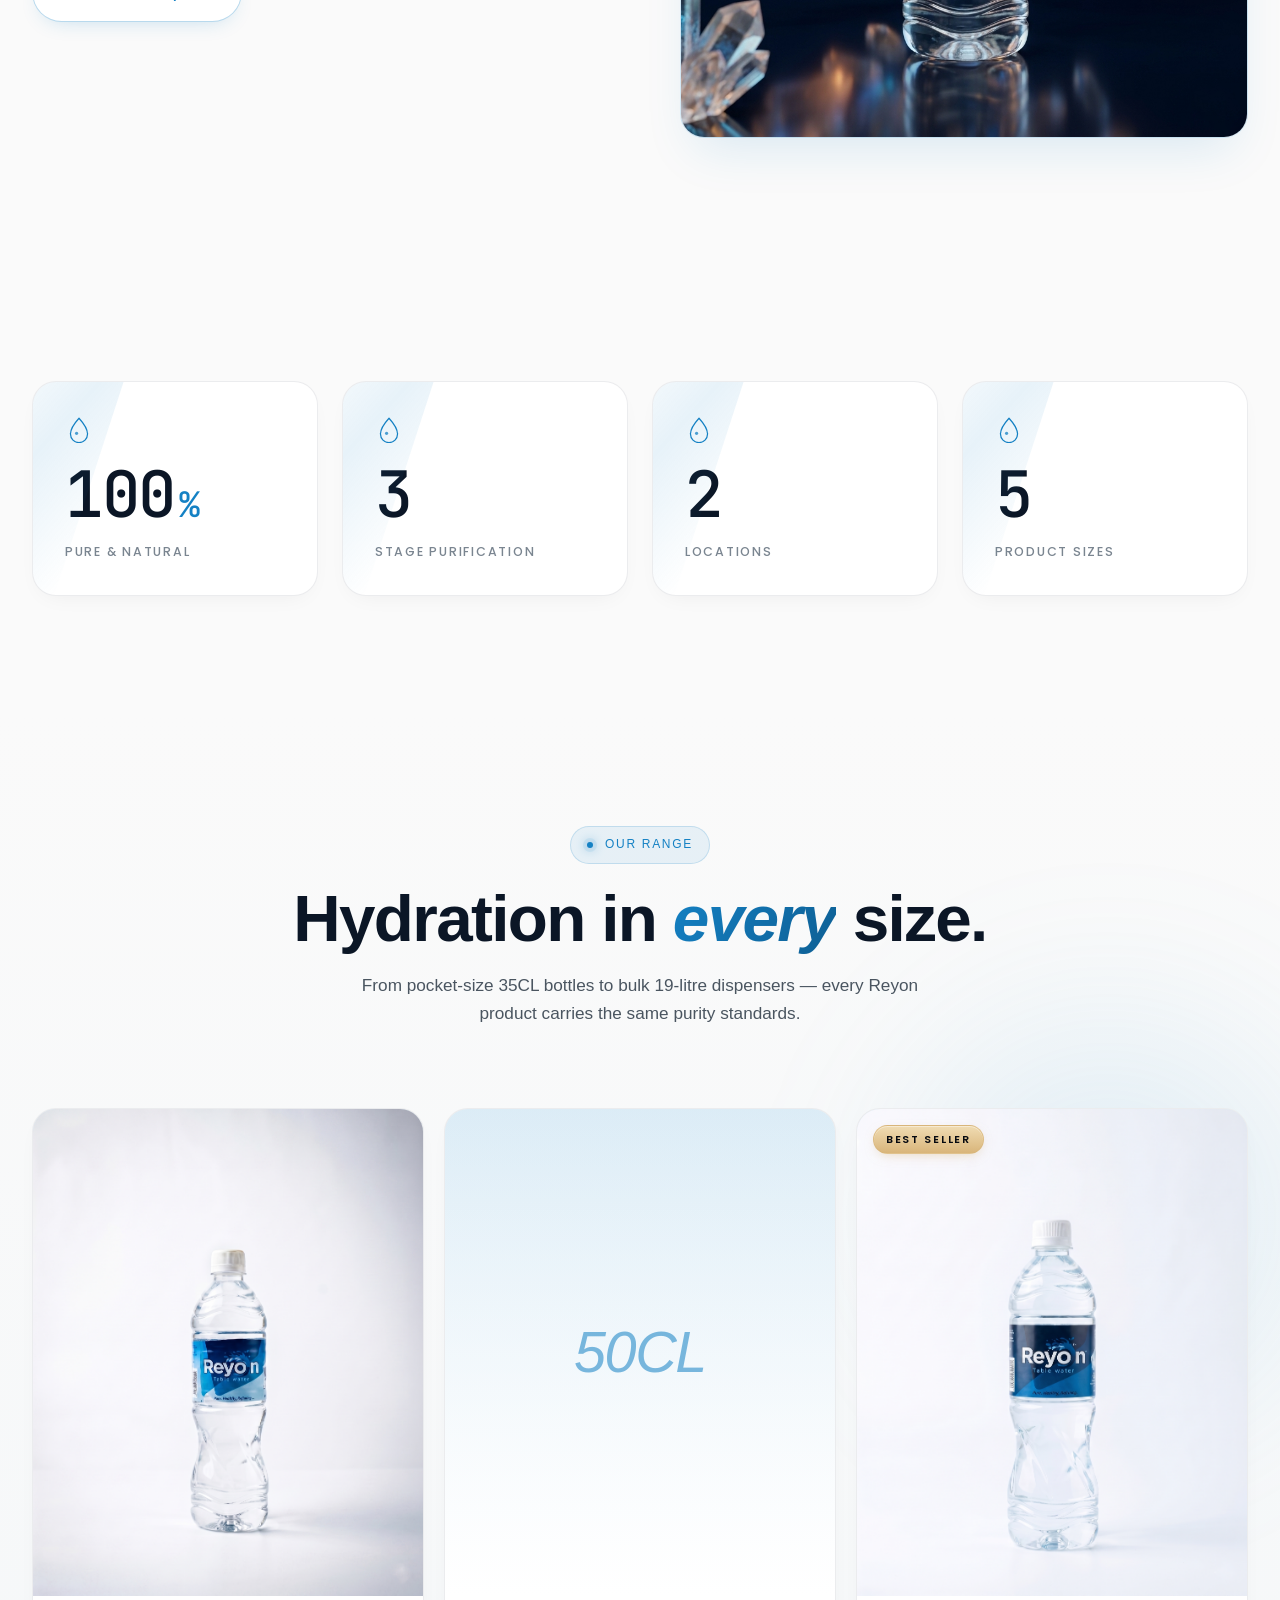
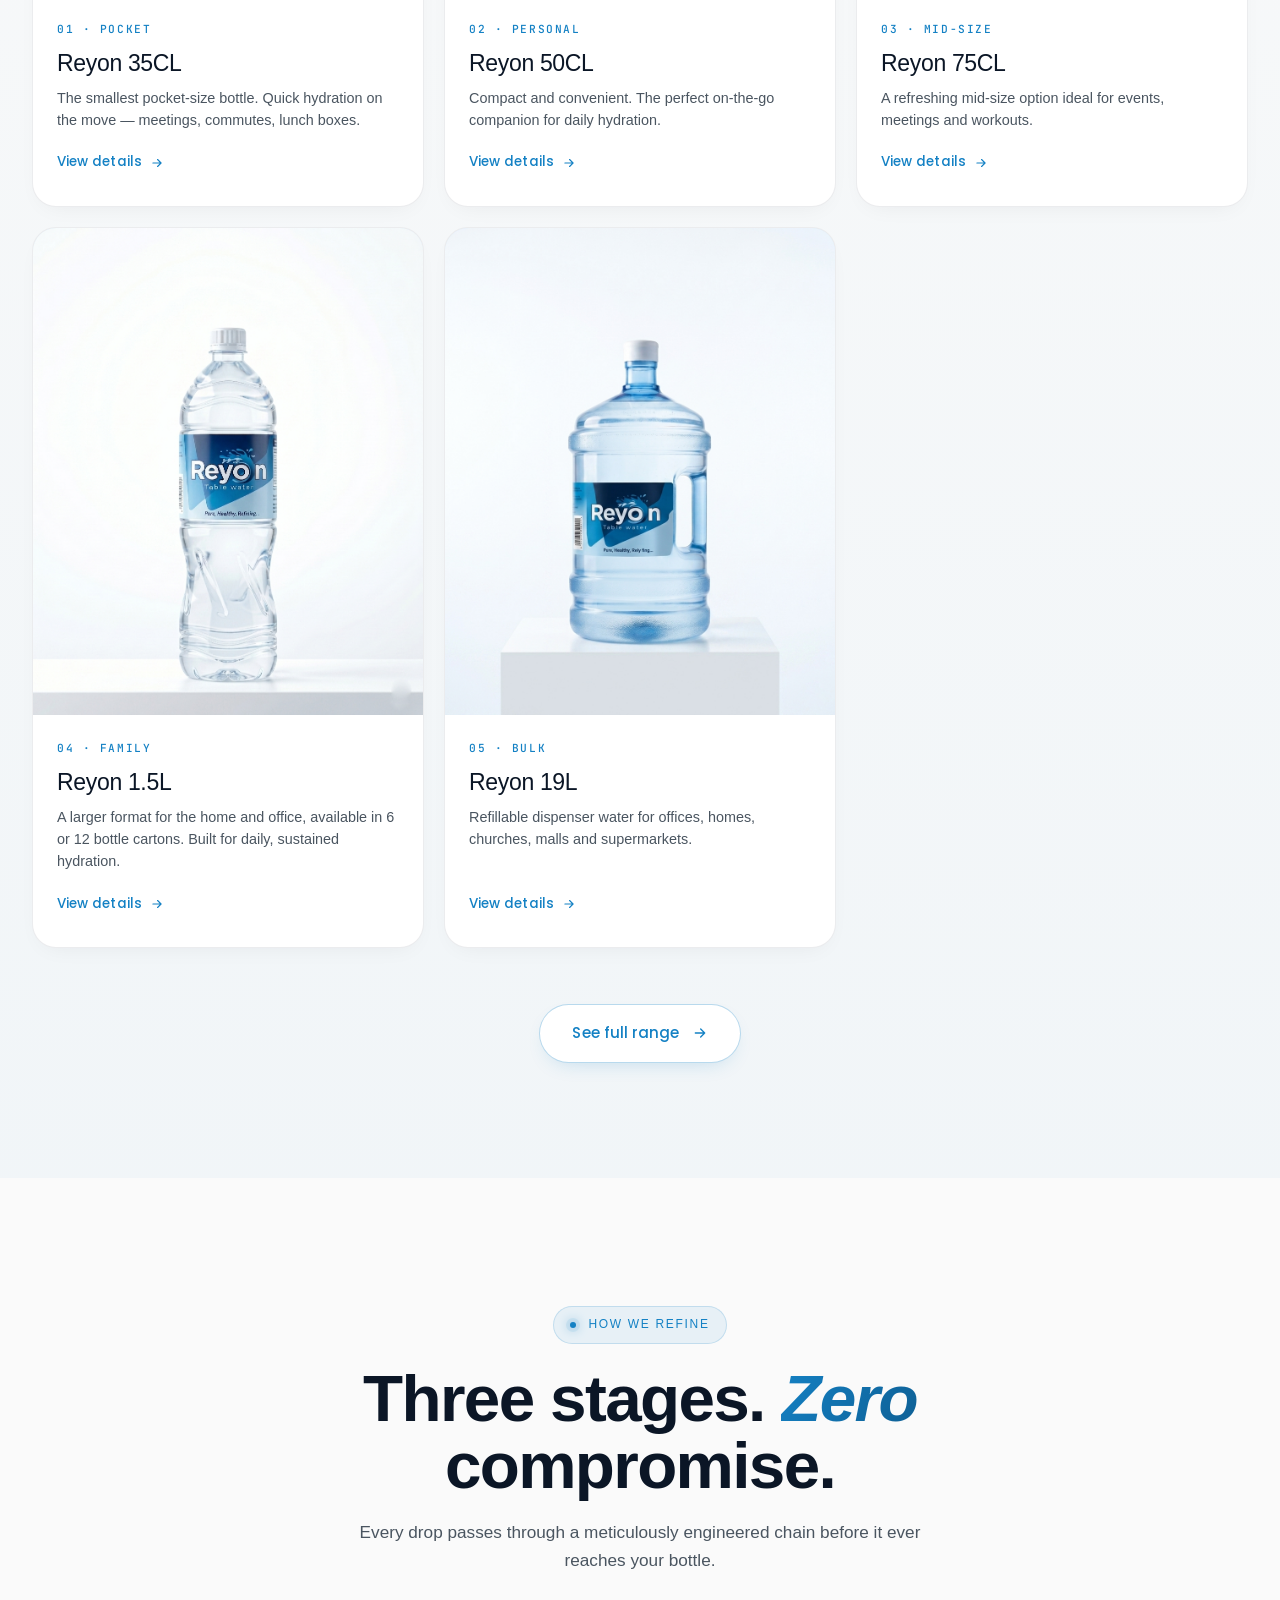
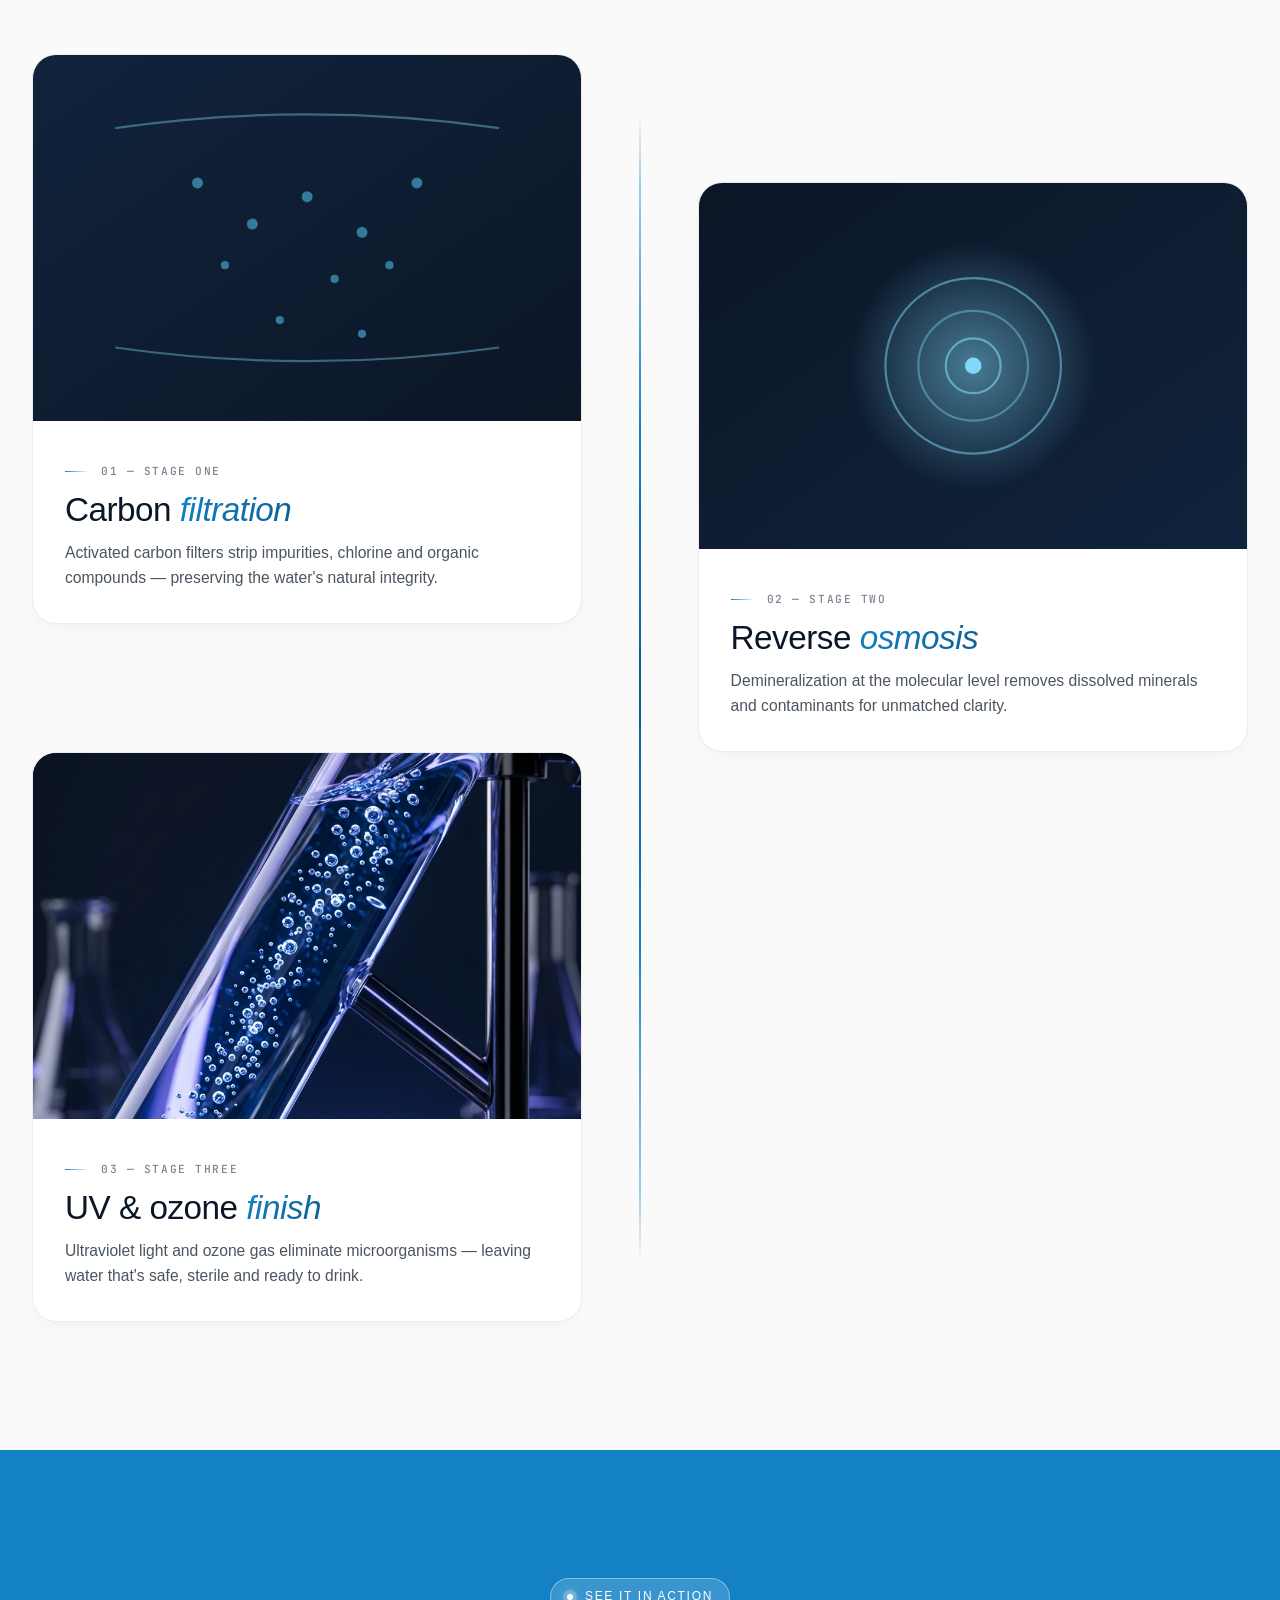
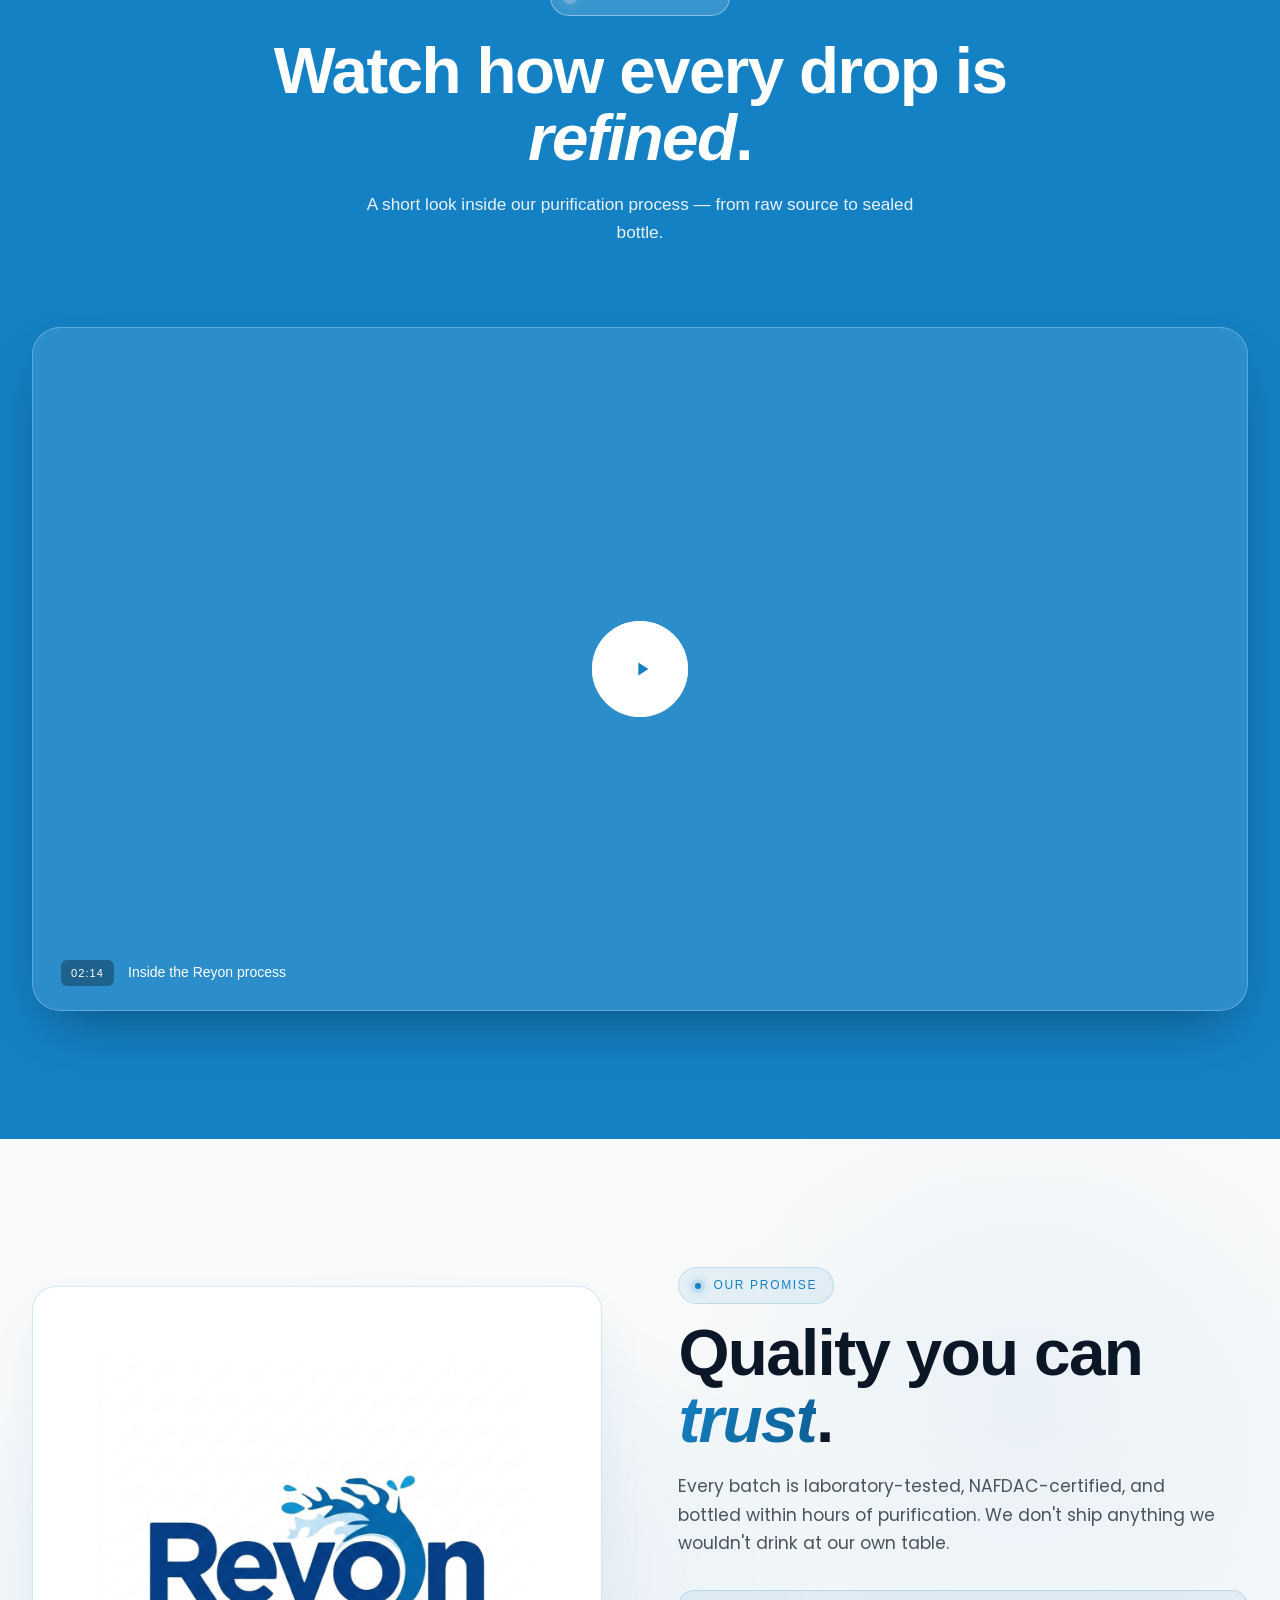
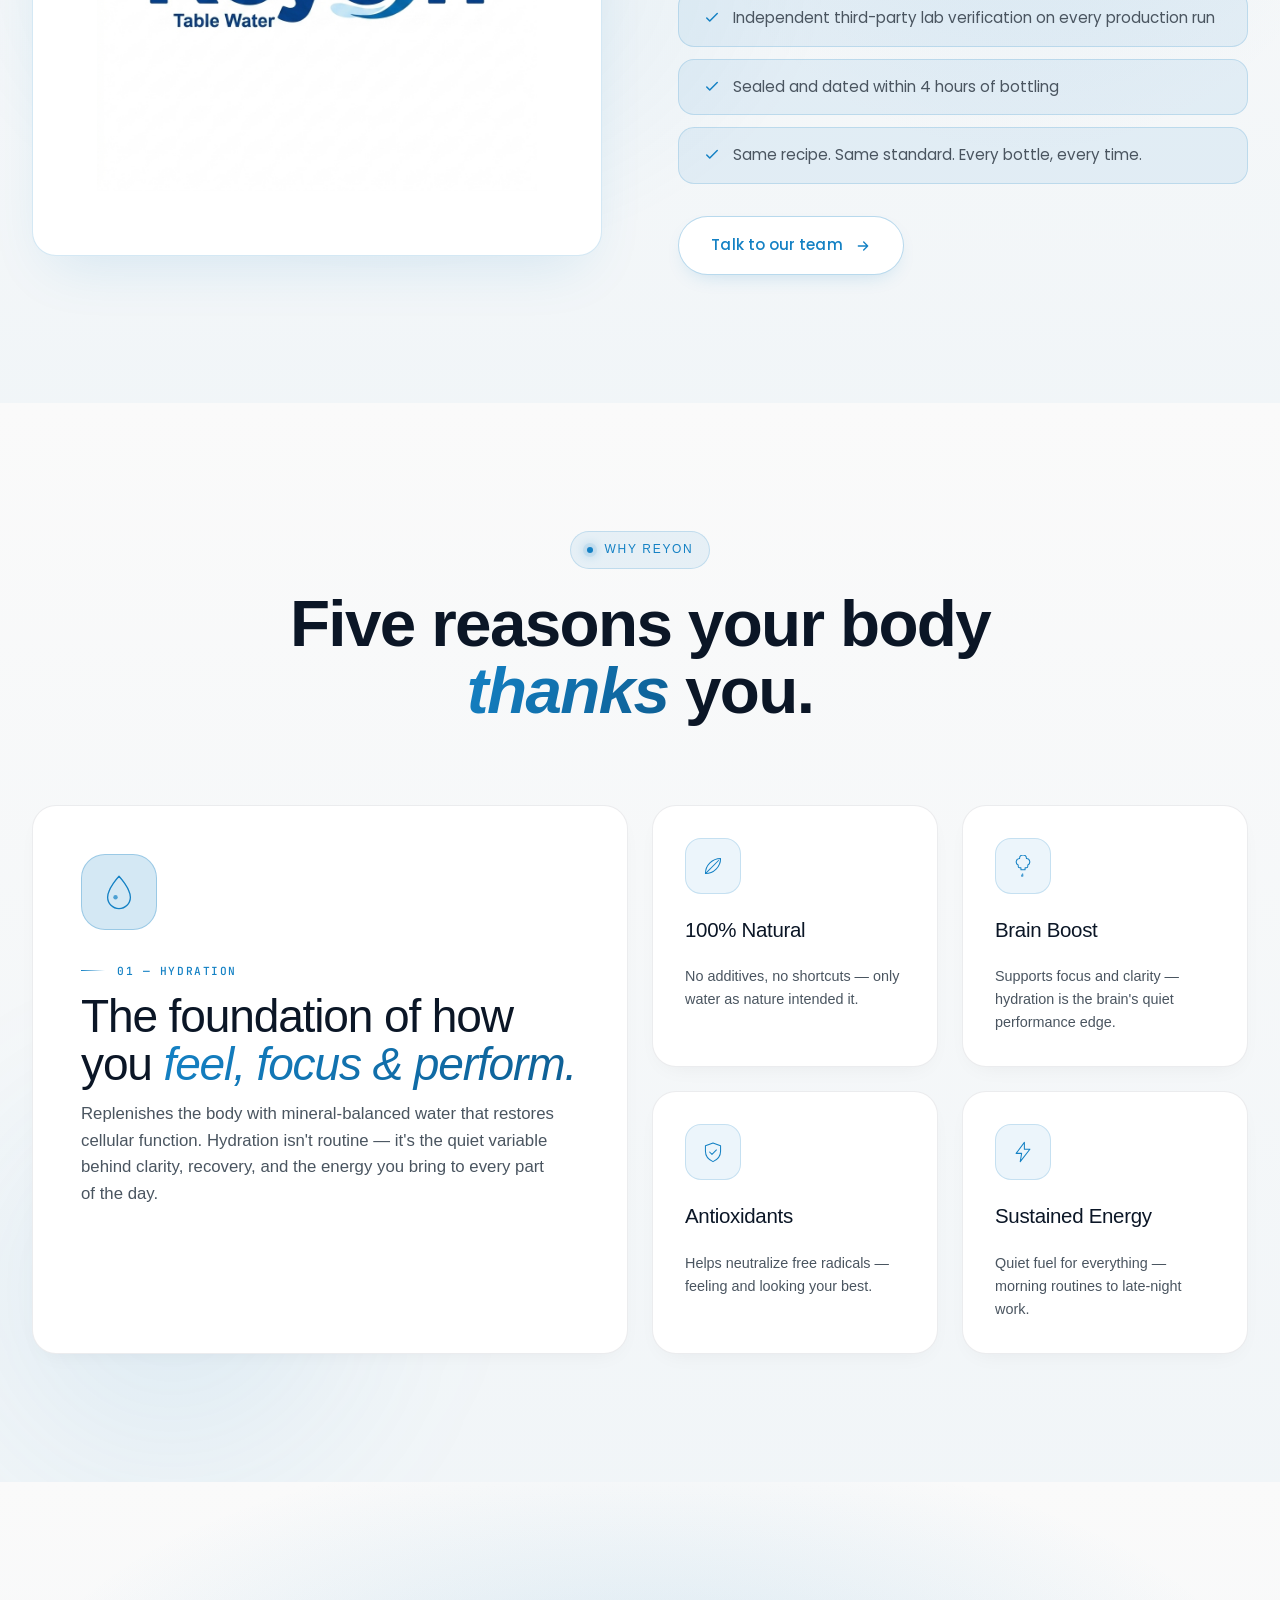
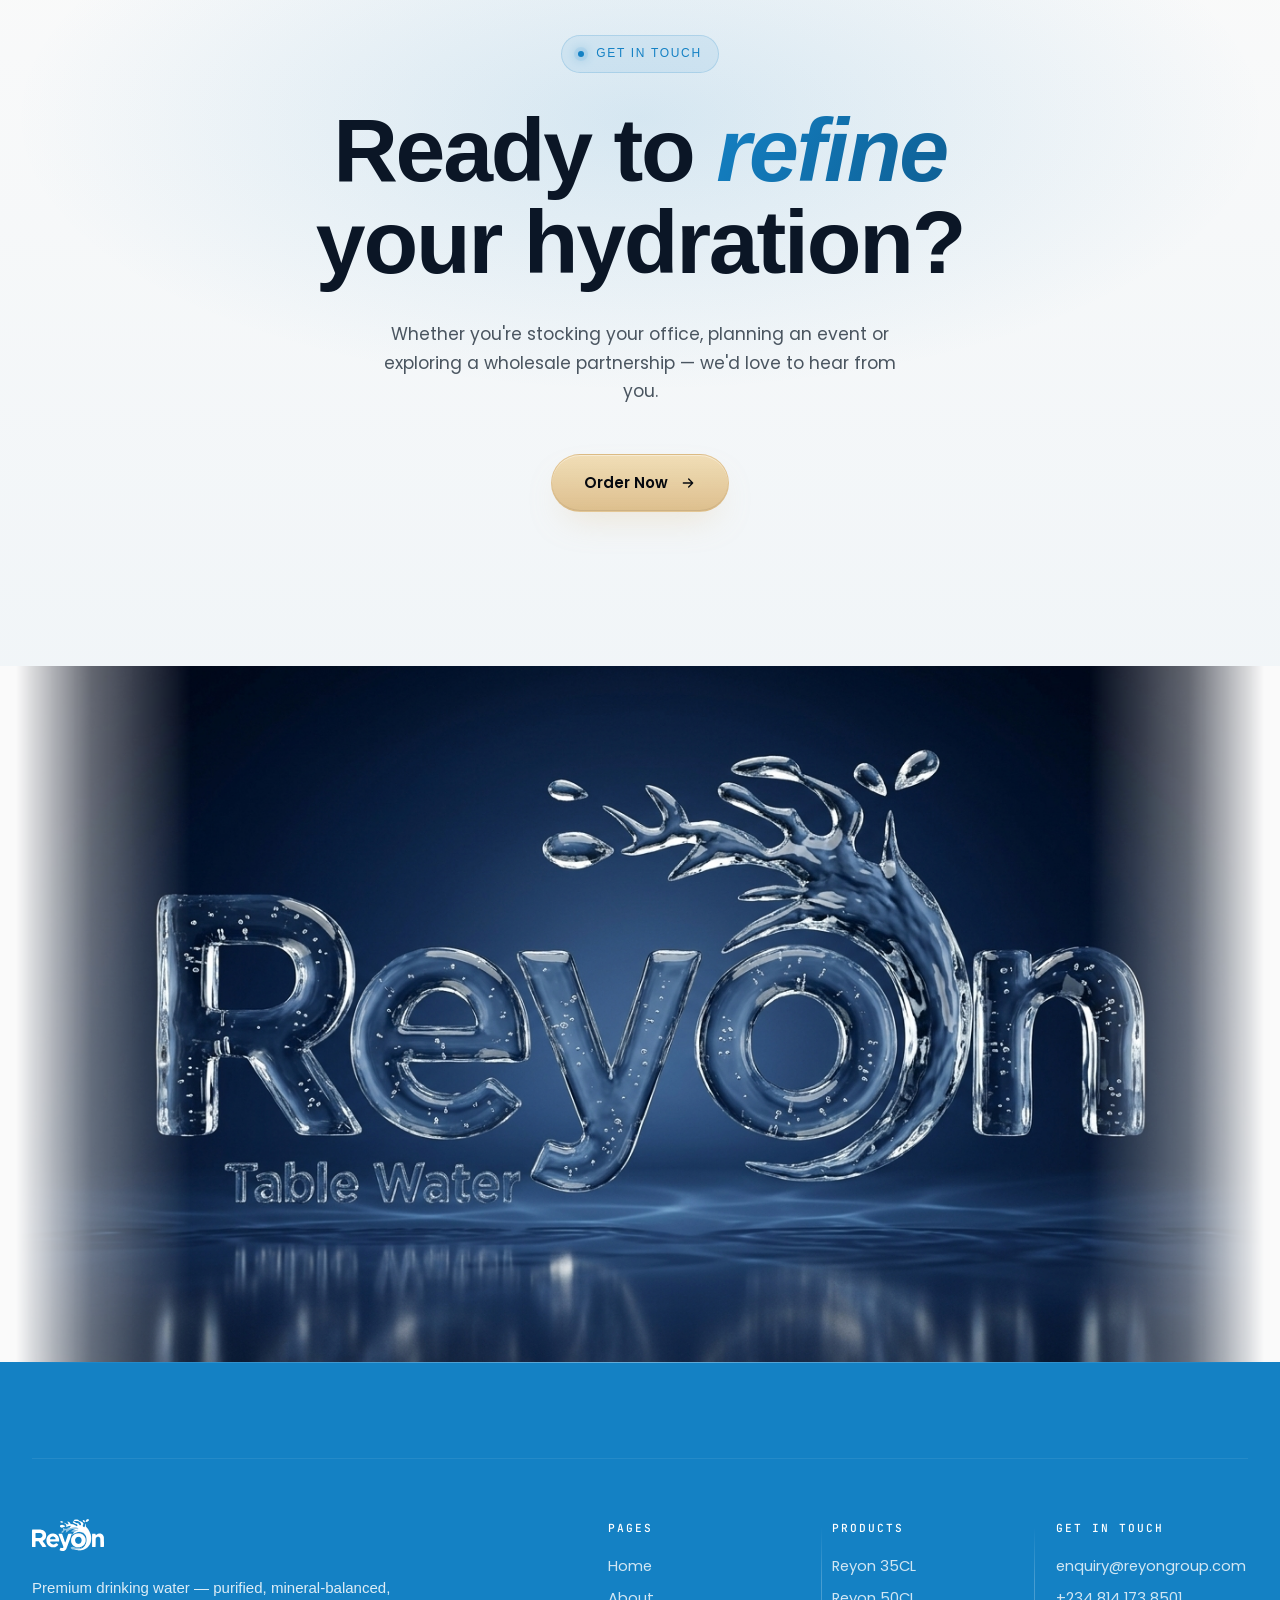
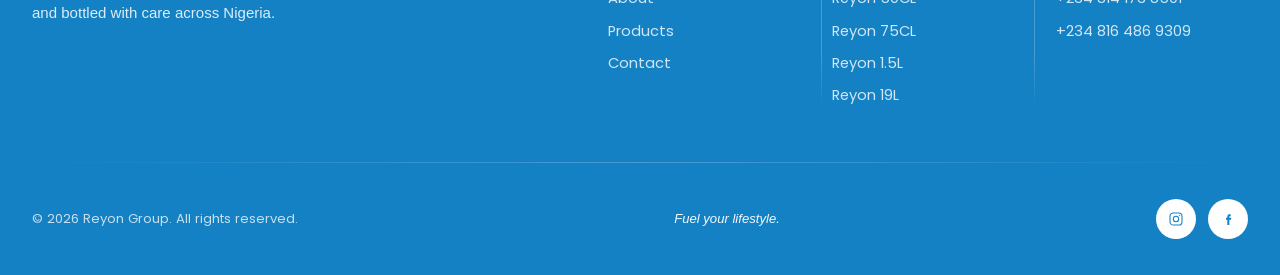
==== commit 352ab43b: "New scene + bottle photos, real product shots on products.html, copy audit Images: - Hero slides + a" ====
--- a/index.html
+++ b/index.html
@@ -303,7 +303,7 @@
               <span class="stat-card__drop" aria-hidden="true"></span>
             </div>
             <div class="stat-card__num">
-              <span data-stat="4">0</span>
+              <span data-stat="5">0</span>
             </div>
             <div class="stat-card__label">Product Sizes</div>
           </article>
@@ -311,7 +311,7 @@
       </div>
     </section>
 
-    <!-- ============ PRODUCTS — 4 GLASS CARDS ============ -->
+    <!-- ============ PRODUCTS — 5 GLASS CARDS ============ -->
     <section class="section products-glass" id="products">
       <div class="container">
         <div class="section__head">
@@ -323,7 +323,7 @@
             Hydration in <em>every</em> size.
           </h2>
           <p class="section__lede reveal" data-reveal data-reveal-delay="150">
-            From compact 50CL bottles to bulk 19-litre dispensers — every Reyon
+            From pocket-size 35CL bottles to bulk 19-litre dispensers — every Reyon
             product carries the same purity standards.
           </p>
         </div>
@@ -331,7 +331,7 @@
         <div class="products-glass__grid">
           <article class="glass product-card reveal" data-reveal data-reveal-delay="0">
             <div class="product-card__media">
-              <img src="assets/img/products/35cl.jpg" alt="Reyon 35CL bottle" loading="lazy" width="800" height="1000" onerror="this.style.display='none'" />
+              <img src="assets/img/products/35cl.png" alt="Reyon 35CL bottle" loading="lazy" width="800" height="1000" onerror="this.style.display='none'" />
               <div class="product-card__media-fallback" aria-hidden="true">
                 <span class="product-card__volume">35CL</span>
               </div>
@@ -349,7 +349,7 @@
 
           <article class="glass product-card reveal" data-reveal data-reveal-delay="100">
             <div class="product-card__media">
-              <img src="assets/img/products/50cl.jpg" alt="Reyon 50CL bottle" loading="lazy" width="800" height="1000" onerror="this.style.display='none'" />
+              <img src="assets/img/products/50cl.png" alt="Reyon 50CL bottle" loading="lazy" width="800" height="1000" onerror="this.style.display='none'" />
               <div class="product-card__media-fallback" aria-hidden="true">
                 <span class="product-card__volume">50CL</span>
               </div>
@@ -368,7 +368,7 @@
           <article class="glass product-card product-card--featured reveal" data-reveal data-reveal-delay="200">
             <span class="product-card__badge">Best Seller</span>
             <div class="product-card__media">
-              <img src="assets/img/products/75cl.jpg" alt="Reyon 75CL bottle" loading="lazy" width="800" height="1000" onerror="this.style.display='none'" />
+              <img src="assets/img/products/75cl.png" alt="Reyon 75CL bottle" loading="lazy" width="800" height="1000" onerror="this.style.display='none'" />
               <div class="product-card__media-fallback" aria-hidden="true">
                 <span class="product-card__volume">75CL</span>
               </div>
@@ -386,7 +386,7 @@
 
           <article class="glass product-card reveal" data-reveal data-reveal-delay="300">
             <div class="product-card__media">
-              <img src="assets/img/products/1-5l.jpg" alt="Reyon 1.5L bottle" loading="lazy" width="800" height="1000" onerror="this.style.display='none'" />
+              <img src="assets/img/products/1-5l.png" alt="Reyon 1.5L bottle" loading="lazy" width="800" height="1000" onerror="this.style.display='none'" />
               <div class="product-card__media-fallback" aria-hidden="true">
                 <span class="product-card__volume">1.5L</span>
               </div>
@@ -404,7 +404,7 @@
 
           <article class="glass product-card reveal" data-reveal data-reveal-delay="400">
             <div class="product-card__media">
-              <img src="assets/img/products/19l.jpg" alt="Reyon 19L dispenser" loading="lazy" width="800" height="1000" onerror="this.style.display='none'" />
+              <img src="assets/img/products/19l.png" alt="Reyon 19L dispenser" loading="lazy" width="800" height="1000" onerror="this.style.display='none'" />
               <div class="product-card__media-fallback" aria-hidden="true">
                 <span class="product-card__volume">19L</span>
               </div>
--- a/assets/css/style.css
+++ b/assets/css/style.css
@@ -3536,7 +3536,7 @@
   .process-stage__node-pulse { animation: none; }
 }
 
-/* ===== PRODUCTS — 4 glass cards ===== */
+/* ===== PRODUCTS — 5 glass cards ===== */
 .products-glass {
   background: var(--ink);
   position: relative;
@@ -5661,6 +5661,31 @@
 .promise__halo { display: none !important; }
 
 /* =========================================================
+   PRODUCT DETAIL — real bottle photo variant
+   Applied to product-detail__media when it holds an <img>
+   rather than the legacy SVG illustration.
+   ========================================================= */
+.product-detail__media--photo {
+  background:
+    radial-gradient(ellipse 70% 80% at 50% 30%, rgba(20, 129, 196, 0.10), transparent 70%),
+    #FAFAFA !important;
+  padding: clamp(20px, 4vw, 48px) !important;
+}
+.product-detail__media--photo img {
+  width: 100%;
+  height: 100%;
+  object-fit: contain;
+  object-position: center;
+  filter: drop-shadow(0 30px 40px rgba(20, 129, 196, 0.18));
+  transition: transform 600ms cubic-bezier(0.25, 0.46, 0.45, 0.94);
+}
+.product-detail__media--photo:hover img {
+  transform: translateY(-6px) scale(1.02);
+}
+/* Hide the ground-shadow ::before that the SVG variant used */
+.product-detail__media--photo::before { display: none; }
+
+/* =========================================================
    ABOUT PREVIEW — image on the right column (home page)
    ========================================================= */
 .about-preview__media {
